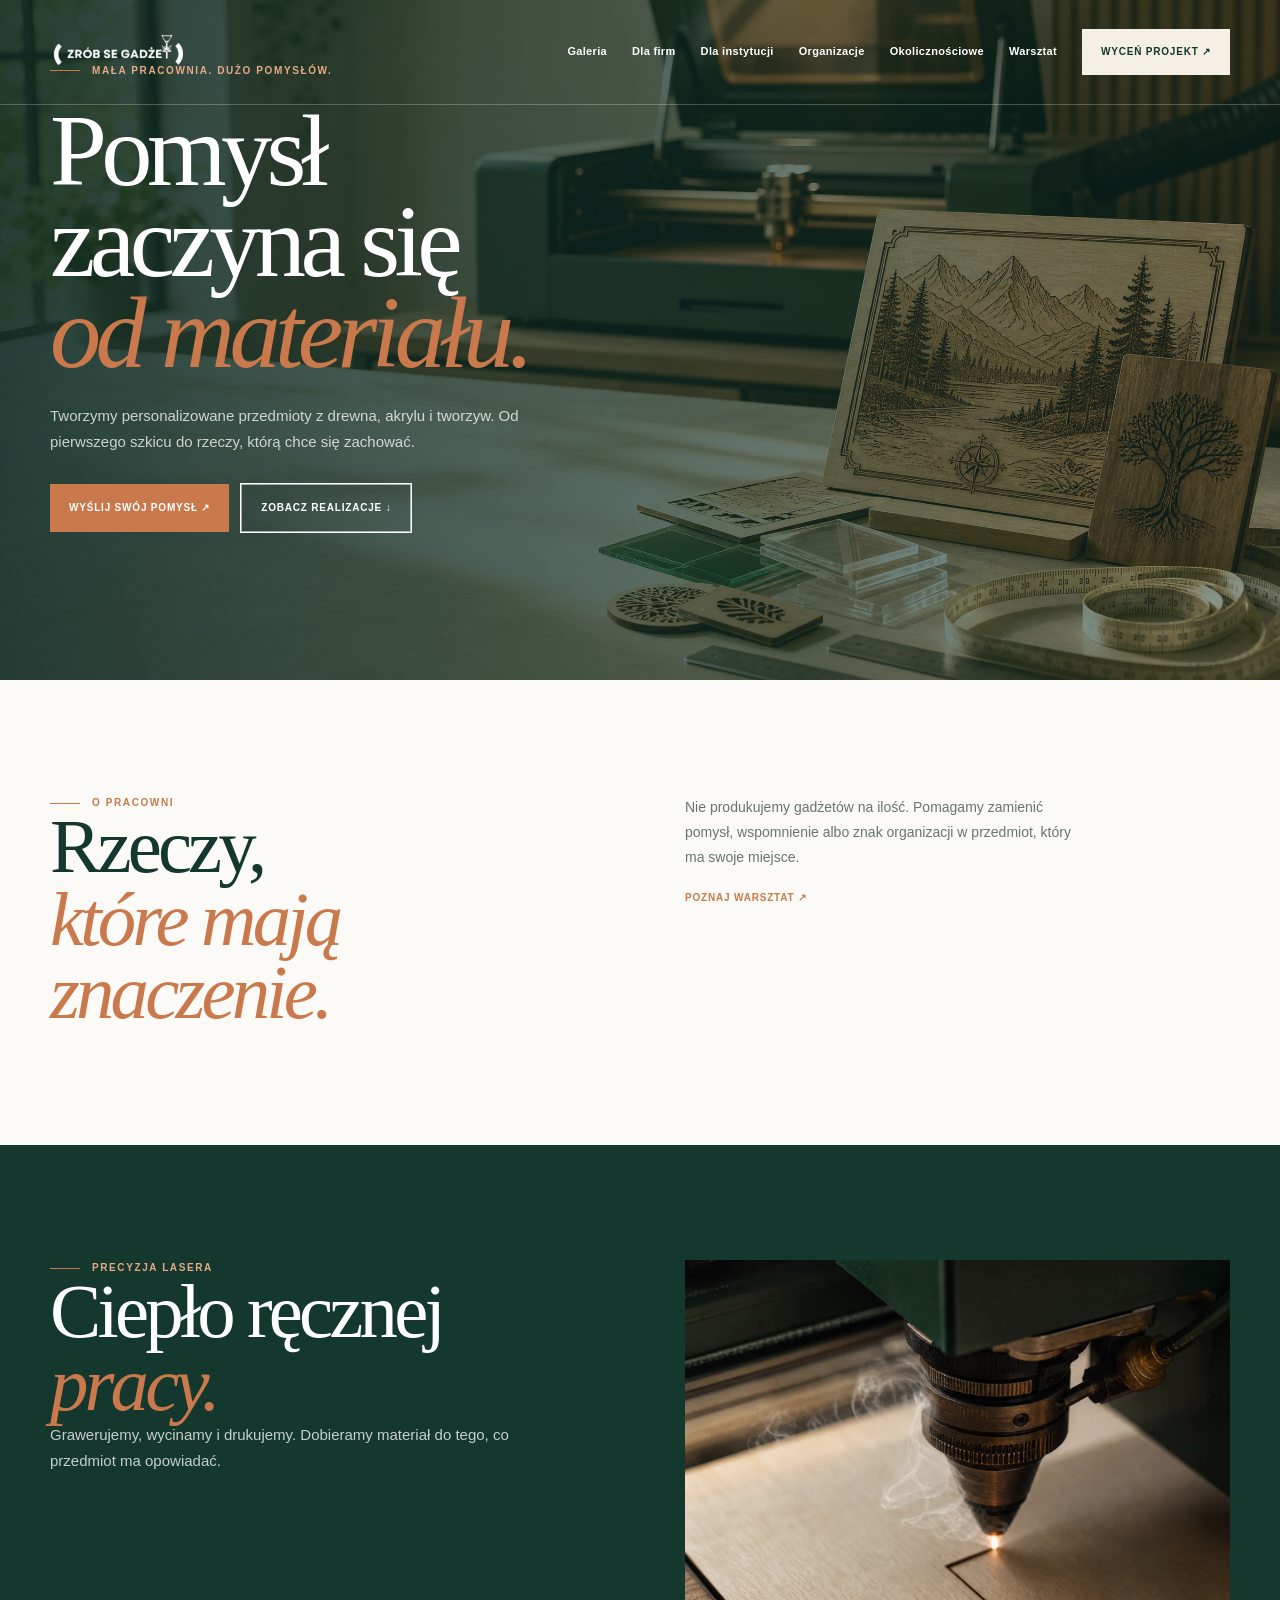
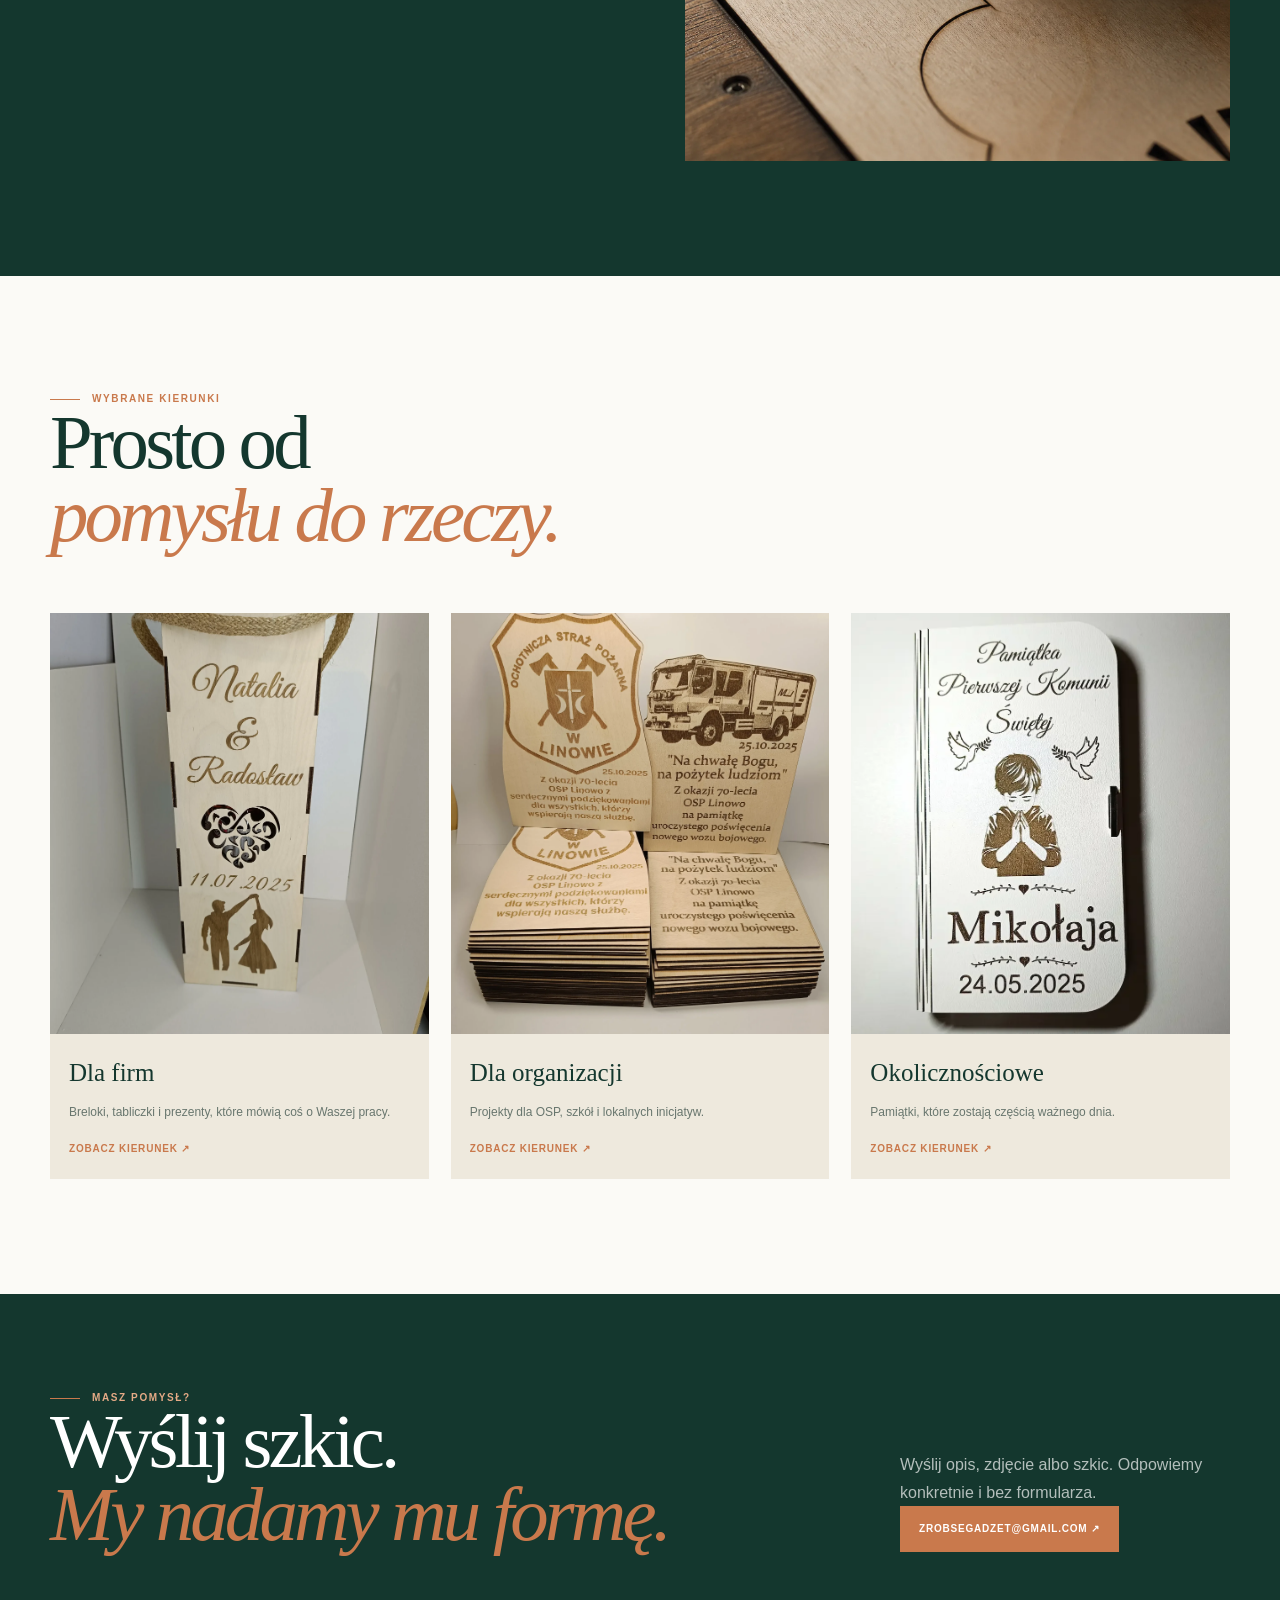
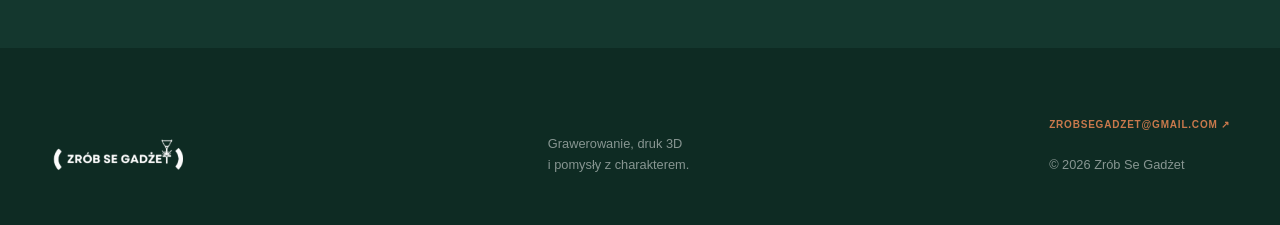
==== index.html @ bd6ec91b "Add files via upload" ====
<!doctype html><html lang="pl"><head><meta charset="utf-8"><meta name="viewport" content="width=device-width,initial-scale=1"><meta name="description" content="Zrób Se Gadżet — grawerowanie laserowe, druk 3D i personalizowane przedmioty."><title>Przedmioty z charakterem — Zrób Se Gadżet</title><link rel="stylesheet" href="style.css"></head><body><header class="classic-header"><div class="classic-container classic-header__in"><a href="index.html"><img class="classic-logo" src="assets/zsg-real-logo-white.webp" alt="Zrób Se Gadżet"></a><button class="classic-menu" data-menu>Menu</button><nav class="classic-nav" data-nav><a href="galeria.html">Galeria</a><a href="firmy.html">Dla firm</a><a href="instytucje.html">Dla instytucji</a><a href="organizacje.html">Organizacje</a><a href="okolicznosciowe.html">Okolicznościowe</a><a href="warsztaty.html">Warsztat</a><a class="classic-cta" href="index.html#kontakt">Wyceń projekt ↗</a></nav></div></header><main><section class="classic-hero"><div class="classic-container classic-hero__in"><div class="classic-kicker light">Mała pracownia. Dużo pomysłów.</div><h1 class="classic-h1">Pomysł<br>zaczyna się<br><em>od materiału.</em></h1><p class="classic-lead">Tworzymy personalizowane przedmioty z drewna, akrylu i tworzyw. Od pierwszego szkicu do rzeczy, którą chce się zachować.</p><div class="classic-actions"><a class="classic-button" href="mailto:zrobsegadzet@gmail.com?subject=Zapytanie%20o%20realizację">Wyślij swój pomysł ↗</a><a class="classic-button outline" href="galeria.html">Zobacz realizacje ↓</a></div></div></section><section class="classic-section paper" id="o-pracowni"><div class="classic-container classic-split"><div><div class="classic-kicker">O pracowni</div><h2 class="classic-h2">Rzeczy,<br><em>które mają znaczenie.</em></h2></div><div><p class="classic-intro">Nie produkujemy gadżetów na ilość. Pomagamy zamienić pomysł, wspomnienie albo znak organizacji w przedmiot, który ma swoje miejsce.</p><a class="classic-link" href="warsztaty.html">Poznaj warsztat ↗</a></div></div></section><section class="classic-section dark"><div class="classic-container classic-split"><div><div class="classic-kicker light">Precyzja lasera</div><h2 class="classic-h2">Ciepło ręcznej<br><em>pracy.</em></h2><p class="classic-lead">Grawerujemy, wycinamy i drukujemy. Dobieramy materiał do tego, co przedmiot ma opowiadać.</p></div><img class="classic-photo" src="assets/zsg-laser-detail.webp" alt="Grawerowanie laserowe"></div></section><section class="classic-section paper"><div class="classic-container"><div class="classic-kicker">Wybrane kierunki</div><h2 class="classic-h2">Prosto od<br><em>pomysłu do rzeczy.</em></h2><div class="classic-grid"><article class="classic-card"><img src="assets/gift-box.webp" alt="Gadżety dla firm"><div class="classic-card__body"><h3>Dla firm</h3><p>Breloki, tabliczki i prezenty, które mówią coś o Waszej pracy.</p><a class="classic-link" href="firmy.html">Zobacz kierunek ↗</a></div></article><article class="classic-card"><img src="assets/thanks-osp.webp" alt="Projekty dla organizacji"><div class="classic-card__body"><h3>Dla organizacji</h3><p>Projekty dla OSP, szkół i lokalnych inicjatyw.</p><a class="classic-link" href="organizacje.html">Zobacz kierunek ↗</a></div></article><article class="classic-card"><img src="assets/communion.webp" alt="Upominki okolicznościowe"><div class="classic-card__body"><h3>Okolicznościowe</h3><p>Pamiątki, które zostają częścią ważnego dnia.</p><a class="classic-link" href="okolicznosciowe.html">Zobacz kierunek ↗</a></div></article></div></div></section><section class="classic-band" id="kontakt"><div class="classic-container classic-band__in"><div><div class="classic-kicker light">Masz pomysł?</div><h2 class="classic-h2">Wyślij szkic.<br><em>My nadamy mu formę.</em></h2></div><div><p>Wyślij opis, zdjęcie albo szkic. Odpowiemy konkretnie i bez formularza.</p><a class="classic-button" href="mailto:zrobsegadzet@gmail.com">zrobsegadzet@gmail.com ↗</a></div></div></section></main><footer class="classic-footer"><div class="classic-container classic-footer__in"><img class="classic-logo" src="assets/zsg-real-logo-white.webp" alt="Zrób Se Gadżet"><small>Grawerowanie, druk 3D<br>i pomysły z charakterem.</small><small><a class="classic-link" href="mailto:zrobsegadzet@gmail.com">zrobsegadzet@gmail.com ↗</a><br><br>© 2026 Zrób Se Gadżet</small></div></footer><script src="script.js"></script></body></html>
---- style.css ----
@import"https://fonts.googleapis.com/css2?family=DM+Serif+Display:ital@0;1&family=Manrope:wght@400;500;600;700;800&display=swap";@layer components;/*! tailwindcss v4.1.14 | MIT License | https://tailwindcss.com */@layer properties{@supports (((-webkit-hyphens:none)) and (not (margin-trim:inline))) or ((-moz-orient:inline) and (not (color:rgb(from red r g b)))){*,:before,:after,::backdrop{--tw-translate-x:0;--tw-translate-y:0;--tw-translate-z:0;--tw-rotate-x:initial;--tw-rotate-y:initial;--tw-rotate-z:initial;--tw-skew-x:initial;--tw-skew-y:initial;--tw-border-style:solid;--tw-gradient-position:initial;--tw-gradient-from:#0000;--tw-gradient-via:#0000;--tw-gradient-to:#0000;--tw-gradient-stops:initial;--tw-gradient-via-stops:initial;--tw-gradient-from-position:0%;--tw-gradient-via-position:50%;--tw-gradient-to-position:100%;--tw-leading:initial;--tw-font-weight:initial;--tw-tracking:initial;--tw-ordinal:initial;--tw-slashed-zero:initial;--tw-numeric-figure:initial;--tw-numeric-spacing:initial;--tw-numeric-fraction:initial;--tw-shadow:0 0 #0000;--tw-shadow-color:initial;--tw-shadow-alpha:100%;--tw-inset-shadow:0 0 #0000;--tw-inset-shadow-color:initial;--tw-inset-shadow-alpha:100%;--tw-ring-color:initial;--tw-ring-shadow:0 0 #0000;--tw-inset-ring-color:initial;--tw-inset-ring-shadow:0 0 #0000;--tw-ring-inset:initial;--tw-ring-offset-width:0px;--tw-ring-offset-color:#fff;--tw-ring-offset-shadow:0 0 #0000;--tw-outline-style:solid;--tw-backdrop-blur:initial;--tw-backdrop-brightness:initial;--tw-backdrop-contrast:initial;--tw-backdrop-grayscale:initial;--tw-backdrop-hue-rotate:initial;--tw-backdrop-invert:initial;--tw-backdrop-opacity:initial;--tw-backdrop-saturate:initial;--tw-backdrop-sepia:initial;--tw-duration:initial;--tw-ease:initial;--tw-content:"";--tw-animation-delay:0s;--tw-animation-direction:normal;--tw-animation-duration:initial;--tw-animation-fill-mode:none;--tw-animation-iteration-count:1;--tw-enter-blur:0;--tw-enter-opacity:1;--tw-enter-rotate:0;--tw-enter-scale:1;--tw-enter-translate-x:0;--tw-enter-translate-y:0;--tw-exit-blur:0;--tw-exit-opacity:1;--tw-exit-rotate:0;--tw-exit-scale:1;--tw-exit-translate-x:0;--tw-exit-translate-y:0}}}@layer theme{:root,:host{--font-sans:ui-sans-serif,system-ui,sans-serif,"Apple Color Emoji","Segoe UI Emoji","Segoe UI Symbol","Noto Color Emoji";--font-mono:ui-monospace,SFMono-Regular,Menlo,Monaco,Consolas,"Liberation Mono","Courier New",monospace;--color-red-100:oklch(93.6% .032 17.717);--color-red-500:oklch(63.7% .237 25.331);--color-blue-600:oklch(54.6% .245 262.881);--color-blue-700:oklch(48.8% .243 264.376);--color-slate-50:oklch(98.4% .003 247.858);--color-slate-100:oklch(96.8% .007 247.896);--color-slate-600:oklch(44.6% .043 257.281);--color-slate-700:oklch(37.2% .044 257.287);--color-slate-900:oklch(20.8% .042 265.755);--color-black:#000;--color-white:#fff;--spacing:.25rem;--container-sm:24rem;--container-lg:32rem;--container-2xl:42rem;--text-xs:.75rem;--text-xs--line-height:calc(1/.75);--text-sm:.875rem;--text-sm--line-height:calc(1.25/.875);--text-base:1rem;--text-base--line-height: 1.5 ;--text-lg:1.125rem;--text-lg--line-height:calc(1.75/1.125);--text-xl:1.25rem;--text-xl--line-height:calc(1.75/1.25);--text-4xl:2.25rem;--text-4xl--line-height:calc(2.5/2.25);--font-weight-normal:400;--font-weight-medium:500;--font-weight-semibold:600;--font-weight-bold:700;--tracking-tight:-.025em;--tracking-widest:.1em;--leading-snug:1.375;--leading-normal:1.5;--leading-relaxed:1.625;--radius-xs:.125rem;--radius-sm:.25rem;--radius-md:.375rem;--radius-lg:.5rem;--radius-xl:.75rem;--ease-out:cubic-bezier(0,0,.2,1);--ease-in-out:cubic-bezier(.4,0,.2,1);--animate-spin:spin 1s linear infinite;--animate-pulse:pulse 2s cubic-bezier(.4,0,.6,1)infinite;--blur-sm:8px;--blur-2xl:40px;--aspect-video:16/9;--default-transition-duration:.15s;--default-transition-timing-function:cubic-bezier(.4,0,.2,1);--default-font-family:var(--font-sans);--default-mono-font-family:var(--font-mono)}}@layer base{*,:after,:before,::backdrop{box-sizing:border-box;border:0 solid;margin:0;padding:0}::file-selector-button{box-sizing:border-box;border:0 solid;margin:0;padding:0}html,:host{-webkit-text-size-adjust:100%;tab-size:4;line-height:1.5;font-family:var(--default-font-family,ui-sans-serif,system-ui,sans-serif,"Apple Color Emoji","Segoe UI Emoji","Segoe UI Symbol","Noto Color Emoji");font-feature-settings:var(--default-font-feature-settings,normal);font-variation-settings:var(--default-font-variation-settings,normal);-webkit-tap-highlight-color:transparent}hr{height:0;color:inherit;border-top-width:1px}abbr:where([title]){-webkit-text-decoration:underline dotted;text-decoration:underline dotted}h1,h2,h3,h4,h5,h6{font-size:inherit;font-weight:inherit}a{color:inherit;-webkit-text-decoration:inherit;text-decoration:inherit}b,strong{font-weight:bolder}code,kbd,samp,pre{font-family:var(--default-mono-font-family,ui-monospace,SFMono-Regular,Menlo,Monaco,Consolas,"Liberation Mono","Courier New",monospace);font-feature-settings:var(--default-mono-font-feature-settings,normal);font-variation-settings:var(--default-mono-font-variation-settings,normal);font-size:1em}small{font-size:80%}sub,sup{vertical-align:baseline;font-size:75%;line-height:0;position:relative}sub{bottom:-.25em}sup{top:-.5em}table{text-indent:0;border-color:inherit;border-collapse:collapse}:-moz-focusring{outline:auto}progress{vertical-align:baseline}summary{display:list-item}ol,ul,menu{list-style:none}img,svg,video,canvas,audio,iframe,embed,object{vertical-align:middle;display:block}img,video{max-width:100%;height:auto}button,input,select,optgroup,textarea{font:inherit;font-feature-settings:inherit;font-variation-settings:inherit;letter-spacing:inherit;color:inherit;opacity:1;background-color:#0000;border-radius:0}::file-selector-button{font:inherit;font-feature-settings:inherit;font-variation-settings:inherit;letter-spacing:inherit;color:inherit;opacity:1;background-color:#0000;border-radius:0}:where(select:is([multiple],[size])) optgroup{font-weight:bolder}:where(select:is([multiple],[size])) optgroup option{padding-inline-start:20px}::file-selector-button{margin-inline-end:4px}::placeholder{opacity:1}@supports (not ((-webkit-appearance:-apple-pay-button))) or (contain-intrinsic-size:1px){::placeholder{color:currentColor}@supports (color:color-mix(in lab,red,red)){::placeholder{color:color-mix(in oklab,currentcolor 50%,transparent)}}}textarea{resize:vertical}::-webkit-search-decoration{-webkit-appearance:none}::-webkit-date-and-time-value{min-height:1lh;text-align:inherit}::-webkit-datetime-edit{display:inline-flex}::-webkit-datetime-edit-fields-wrapper{padding:0}::-webkit-datetime-edit{padding-block:0}::-webkit-datetime-edit-year-field{padding-block:0}::-webkit-datetime-edit-month-field{padding-block:0}::-webkit-datetime-edit-day-field{padding-block:0}::-webkit-datetime-edit-hour-field{padding-block:0}::-webkit-datetime-edit-minute-field{padding-block:0}::-webkit-datetime-edit-second-field{padding-block:0}::-webkit-datetime-edit-millisecond-field{padding-block:0}::-webkit-datetime-edit-meridiem-field{padding-block:0}::-webkit-calendar-picker-indicator{line-height:1}:-moz-ui-invalid{box-shadow:none}button,input:where([type=button],[type=reset],[type=submit]){appearance:button}::file-selector-button{appearance:button}::-webkit-inner-spin-button{height:auto}::-webkit-outer-spin-button{height:auto}[hidden]:where(:not([hidden=until-found])){display:none!important}}@layer utilities{.\@container\/card-header{container:card-header/inline-size}.\@container\/field-group{container:field-group/inline-size}.pointer-events-none{pointer-events:none}.invisible{visibility:hidden}.sr-only{clip-path:inset(50%);white-space:nowrap;border-width:0;width:1px;height:1px;margin:-1px;padding:0;position:absolute;overflow:hidden}.absolute{position:absolute}.fixed{position:fixed}.relative{position:relative}.static{position:static}.inset-0{inset:calc(var(--spacing)*0)}.inset-x-0{inset-inline:calc(var(--spacing)*0)}.inset-y-0{inset-block:calc(var(--spacing)*0)}.-top-12{top:calc(var(--spacing)*-12)}.top-0{top:calc(var(--spacing)*0)}.top-1\.5{top:calc(var(--spacing)*1.5)}.top-1\/2{top:50%}.top-3\.5{top:calc(var(--spacing)*3.5)}.top-4{top:calc(var(--spacing)*4)}.top-\[1px\]{top:1px}.top-\[50\%\]{top:50%}.top-\[60\%\]{top:60%}.top-full{top:100%}.-right-12{right:calc(var(--spacing)*-12)}.right-0{right:calc(var(--spacing)*0)}.right-1{right:calc(var(--spacing)*1)}.right-2{right:calc(var(--spacing)*2)}.right-3{right:calc(var(--spacing)*3)}.right-4{right:calc(var(--spacing)*4)}.-bottom-12{bottom:calc(var(--spacing)*-12)}.bottom-0{bottom:calc(var(--spacing)*0)}.-left-12{left:calc(var(--spacing)*-12)}.left-0{left:calc(var(--spacing)*0)}.left-1\/2{left:50%}.left-2{left:calc(var(--spacing)*2)}.left-\[50\%\]{left:50%}.isolate{isolation:isolate}.z-10{z-index:10}.z-20{z-index:20}.z-50{z-index:50}.z-\[1\]{z-index:1}.order-first{order:-9999}.order-last{order:9999}.col-start-2{grid-column-start:2}.row-span-2{grid-row:span 2/span 2}.row-start-1{grid-row-start:1}.container{width:100%}@media (min-width:40rem){.container{max-width:40rem}}@media (min-width:48rem){.container{max-width:48rem}}@media (min-width:64rem){.container{max-width:64rem}}@media (min-width:80rem){.container{max-width:80rem}}@media (min-width:96rem){.container{max-width:96rem}}.\!m-0{margin:calc(var(--spacing)*0)!important}.-mx-1{margin-inline:calc(var(--spacing)*-1)}.mx-2{margin-inline:calc(var(--spacing)*2)}.mx-3\.5{margin-inline:calc(var(--spacing)*3.5)}.mx-4{margin-inline:calc(var(--spacing)*4)}.mx-auto{margin-inline:auto}.-my-2{margin-block:calc(var(--spacing)*-2)}.my-0{margin-block:calc(var(--spacing)*0)}.my-0\.5{margin-block:calc(var(--spacing)*.5)}.my-1{margin-block:calc(var(--spacing)*1)}.-mt-4{margin-top:calc(var(--spacing)*-4)}.mt-1\.5{margin-top:calc(var(--spacing)*1.5)}.mt-2{margin-top:calc(var(--spacing)*2)}.mt-4{margin-top:calc(var(--spacing)*4)}.mt-auto{margin-top:auto}.mr-2{margin-right:calc(var(--spacing)*2)}.mb-2{margin-bottom:calc(var(--spacing)*2)}.mb-3{margin-bottom:calc(var(--spacing)*3)}.mb-4{margin-bottom:calc(var(--spacing)*4)}.mb-6{margin-bottom:calc(var(--spacing)*6)}.mb-8{margin-bottom:calc(var(--spacing)*8)}.-ml-4{margin-left:calc(var(--spacing)*-4)}.ml-1{margin-left:calc(var(--spacing)*1)}.ml-4{margin-left:calc(var(--spacing)*4)}.ml-auto{margin-left:auto}.line-clamp-1{-webkit-line-clamp:1;-webkit-box-orient:vertical;display:-webkit-box;overflow:hidden}.line-clamp-2{-webkit-line-clamp:2;-webkit-box-orient:vertical;display:-webkit-box;overflow:hidden}.block{display:block}.flex{display:flex}.grid{display:grid}.hidden{display:none}.inline-flex{display:inline-flex}.table{display:table}.table-caption{display:table-caption}.table-cell{display:table-cell}.table-row{display:table-row}.field-sizing-content{field-sizing:content}.aspect-square{aspect-ratio:1}.aspect-video{aspect-ratio:var(--aspect-video)}.size-\(--cell-size\){width:var(--cell-size);height:var(--cell-size)}.size-2{width:calc(var(--spacing)*2);height:calc(var(--spacing)*2)}.size-2\.5{width:calc(var(--spacing)*2.5);height:calc(var(--spacing)*2.5)}.size-3{width:calc(var(--spacing)*3);height:calc(var(--spacing)*3)}.size-3\.5{width:calc(var(--spacing)*3.5);height:calc(var(--spacing)*3.5)}.size-4{width:calc(var(--spacing)*4);height:calc(var(--spacing)*4)}.size-6{width:calc(var(--spacing)*6);height:calc(var(--spacing)*6)}.size-7{width:calc(var(--spacing)*7);height:calc(var(--spacing)*7)}.size-8{width:calc(var(--spacing)*8);height:calc(var(--spacing)*8)}.size-9{width:calc(var(--spacing)*9);height:calc(var(--spacing)*9)}.size-10{width:calc(var(--spacing)*10);height:calc(var(--spacing)*10)}.size-auto{width:auto;height:auto}.size-full{width:100%;height:100%}.h-\(--cell-size\){height:var(--cell-size)}.h-1\.5{height:calc(var(--spacing)*1.5)}.h-2{height:calc(var(--spacing)*2)}.h-2\.5{height:calc(var(--spacing)*2.5)}.h-4{height:calc(var(--spacing)*4)}.h-5{height:calc(var(--spacing)*5)}.h-6{height:calc(var(--spacing)*6)}.h-7{height:calc(var(--spacing)*7)}.h-8{height:calc(var(--spacing)*8)}.h-9{height:calc(var(--spacing)*9)}.h-10{height:calc(var(--spacing)*10)}.h-12{height:calc(var(--spacing)*12)}.h-16{height:calc(var(--spacing)*16)}.h-\[1\.15rem\]{height:1.15rem}.h-\[500px\]{height:500px}.h-\[calc\(100\%-1px\)\]{height:calc(100% - 1px)}.h-\[var\(--radix-navigation-menu-viewport-height\)\]{height:var(--radix-navigation-menu-viewport-height)}.h-\[var\(--radix-select-trigger-height\)\]{height:var(--radix-select-trigger-height)}.h-auto{height:auto}.h-full{height:100%}.h-px{height:1px}.h-svh{height:100svh}.max-h-\(--radix-context-menu-content-available-height\){max-height:var(--radix-context-menu-content-available-height)}.max-h-\(--radix-dropdown-menu-content-available-height\){max-height:var(--radix-dropdown-menu-content-available-height)}.max-h-\(--radix-select-content-available-height\){max-height:var(--radix-select-content-available-height)}.max-h-\[300px\]{max-height:300px}.min-h-0{min-height:calc(var(--spacing)*0)}.min-h-4{min-height:calc(var(--spacing)*4)}.min-h-16{min-height:calc(var(--spacing)*16)}.min-h-screen{min-height:100vh}.min-h-svh{min-height:100svh}.w-\(--cell-size\){width:var(--cell-size)}.w-\(--sidebar-width\){width:var(--sidebar-width)}.w-0{width:calc(var(--spacing)*0)}.w-1{width:calc(var(--spacing)*1)}.w-2{width:calc(var(--spacing)*2)}.w-2\.5{width:calc(var(--spacing)*2.5)}.w-3{width:calc(var(--spacing)*3)}.w-3\/4{width:75%}.w-4{width:calc(var(--spacing)*4)}.w-5{width:calc(var(--spacing)*5)}.w-8{width:calc(var(--spacing)*8)}.w-9{width:calc(var(--spacing)*9)}.w-10{width:calc(var(--spacing)*10)}.w-16{width:calc(var(--spacing)*16)}.w-64{width:calc(var(--spacing)*64)}.w-72{width:calc(var(--spacing)*72)}.w-\[100px\]{width:100px}.w-\[400px\]{width:400px}.w-auto{width:auto}.w-fit{width:fit-content}.w-full{width:100%}.w-max{width:max-content}.w-px{width:1px}.max-w-\(--skeleton-width\){max-width:var(--skeleton-width)}.max-w-2xl{max-width:var(--container-2xl)}.max-w-\[calc\(100\%-2rem\)\]{max-width:calc(100% - 2rem)}.max-w-lg{max-width:var(--container-lg)}.max-w-max{max-width:max-content}.max-w-sm{max-width:var(--container-sm)}.min-w-\(--cell-size\){min-width:var(--cell-size)}.min-w-0{min-width:calc(var(--spacing)*0)}.min-w-5{min-width:calc(var(--spacing)*5)}.min-w-8{min-width:calc(var(--spacing)*8)}.min-w-9{min-width:calc(var(--spacing)*9)}.min-w-10{min-width:calc(var(--spacing)*10)}.min-w-\[8rem\]{min-width:8rem}.min-w-\[12rem\]{min-width:12rem}.min-w-\[var\(--radix-select-trigger-width\)\]{min-width:var(--radix-select-trigger-width)}.flex-1{flex:1}.flex-shrink-0,.shrink-0{flex-shrink:0}.grow{flex-grow:1}.grow-0{flex-grow:0}.basis-full{flex-basis:100%}.caption-bottom{caption-side:bottom}.border-collapse{border-collapse:collapse}.origin-\(--radix-context-menu-content-transform-origin\){transform-origin:var(--radix-context-menu-content-transform-origin)}.origin-\(--radix-dropdown-menu-content-transform-origin\){transform-origin:var(--radix-dropdown-menu-content-transform-origin)}.origin-\(--radix-hover-card-content-transform-origin\){transform-origin:var(--radix-hover-card-content-transform-origin)}.origin-\(--radix-menubar-content-transform-origin\){transform-origin:var(--radix-menubar-content-transform-origin)}.origin-\(--radix-popover-content-transform-origin\){transform-origin:var(--radix-popover-content-transform-origin)}.origin-\(--radix-select-content-transform-origin\){transform-origin:var(--radix-select-content-transform-origin)}.origin-\(--radix-tooltip-content-transform-origin\){transform-origin:var(--radix-tooltip-content-transform-origin)}.-translate-x-1\/2{--tw-translate-x: -50% ;translate:var(--tw-translate-x)var(--tw-translate-y)}.-translate-x-px{--tw-translate-x:-1px;translate:var(--tw-translate-x)var(--tw-translate-y)}.translate-x-\[-50\%\]{--tw-translate-x:-50%;translate:var(--tw-translate-x)var(--tw-translate-y)}.translate-x-px{--tw-translate-x:1px;translate:var(--tw-translate-x)var(--tw-translate-y)}.-translate-y-1\/2{--tw-translate-y: -50% ;translate:var(--tw-translate-x)var(--tw-translate-y)}.translate-y-0\.5{--tw-translate-y:calc(var(--spacing)*.5);translate:var(--tw-translate-x)var(--tw-translate-y)}.translate-y-\[-50\%\]{--tw-translate-y:-50%;translate:var(--tw-translate-x)var(--tw-translate-y)}.translate-y-\[calc\(-50\%_-_2px\)\]{--tw-translate-y: calc(-50% - 2px) ;translate:var(--tw-translate-x)var(--tw-translate-y)}.rotate-45{rotate:45deg}.rotate-90{rotate:90deg}.transform{transform:var(--tw-rotate-x,)var(--tw-rotate-y,)var(--tw-rotate-z,)var(--tw-skew-x,)var(--tw-skew-y,)}.animate-caret-blink{animation:1.25s ease-out infinite caret-blink}.animate-in{animation:enter var(--tw-animation-duration,var(--tw-duration,.15s))var(--tw-ease,ease)var(--tw-animation-delay,0s)var(--tw-animation-iteration-count,1)var(--tw-animation-direction,normal)var(--tw-animation-fill-mode,none)}.animate-pulse{animation:var(--animate-pulse)}.animate-spin{animation:var(--animate-spin)}.cursor-default{cursor:default}.cursor-pointer{cursor:pointer}.cursor-text{cursor:text}.touch-none{touch-action:none}.resize-none{resize:none}.scroll-my-1{scroll-margin-block:calc(var(--spacing)*1)}.scroll-py-1{scroll-padding-block:calc(var(--spacing)*1)}.list-disc{list-style-type:disc}.list-none{list-style-type:none}.auto-rows-min{grid-auto-rows:min-content}.grid-cols-\[0_1fr\]{grid-template-columns:0 1fr}.grid-rows-\[auto_auto\]{grid-template-rows:auto auto}.flex-col{flex-direction:column}.flex-col-reverse{flex-direction:column-reverse}.flex-row{flex-direction:row}.flex-wrap{flex-wrap:wrap}.items-center{align-items:center}.items-end{align-items:flex-end}.items-start{align-items:flex-start}.items-stretch{align-items:stretch}.justify-between{justify-content:space-between}.justify-center{justify-content:center}.justify-start{justify-content:flex-start}.justify-items-start{justify-items:start}.gap-0{gap:calc(var(--spacing)*0)}.gap-0\.5{gap:calc(var(--spacing)*.5)}.gap-1{gap:calc(var(--spacing)*1)}.gap-1\.5{gap:calc(var(--spacing)*1.5)}.gap-2{gap:calc(var(--spacing)*2)}.gap-2\.5{gap:calc(var(--spacing)*2.5)}.gap-3{gap:calc(var(--spacing)*3)}.gap-4{gap:calc(var(--spacing)*4)}.gap-6{gap:calc(var(--spacing)*6)}.gap-7{gap:calc(var(--spacing)*7)}.gap-y-0\.5{row-gap:calc(var(--spacing)*.5)}.self-start{align-self:flex-start}.self-stretch{align-self:stretch}.justify-self-end{justify-self:flex-end}.truncate{text-overflow:ellipsis;white-space:nowrap;overflow:hidden}.overflow-auto{overflow:auto}.overflow-hidden{overflow:hidden}.overflow-x-auto{overflow-x:auto}.overflow-x-hidden{overflow-x:hidden}.overflow-y-auto{overflow-y:auto}.rounded{border-radius:.25rem}.rounded-\[2px\]{border-radius:2px}.rounded-\[4px\]{border-radius:4px}.rounded-\[10px\]{border-radius:10px}.rounded-\[20px\]{border-radius:20px}.rounded-\[calc\(var\(--radius\)-5px\)\]{border-radius:calc(var(--radius) - 5px)}.rounded-\[inherit\]{border-radius:inherit}.rounded-full{border-radius:3.40282e38px}.rounded-lg{border-radius:var(--radius-lg)}.rounded-md{border-radius:var(--radius-md)}.rounded-none{border-radius:0}.rounded-sm{border-radius:var(--radius-sm)}.rounded-xl{border-radius:var(--radius-xl)}.rounded-xs{border-radius:var(--radius-xs)}.rounded-l-md{border-top-left-radius:var(--radius-md);border-bottom-left-radius:var(--radius-md)}.rounded-tl-sm{border-top-left-radius:var(--radius-sm)}.rounded-r-md{border-top-right-radius:var(--radius-md);border-bottom-right-radius:var(--radius-md)}.border{border-style:var(--tw-border-style);border-width:1px}.border-0{border-style:var(--tw-border-style);border-width:0}.border-\[1\.5px\]{border-style:var(--tw-border-style);border-width:1.5px}.border-y{border-block-style:var(--tw-border-style);border-block-width:1px}.border-t{border-top-style:var(--tw-border-style);border-top-width:1px}.border-r{border-right-style:var(--tw-border-style);border-right-width:1px}.border-b{border-bottom-style:var(--tw-border-style);border-bottom-width:1px}.border-l{border-left-style:var(--tw-border-style);border-left-width:1px}.border-dashed{--tw-border-style:dashed;border-style:dashed}.border-\(--color-border\){border-color:var(--color-border)}.border-\[rgba\(0\,0\,0\,0\.08\)\]{border-color:#00000014}.border-transparent{border-color:#0000}.border-t-transparent{border-top-color:#0000}.border-l-transparent{border-left-color:#0000}.bg-\(--color-bg\){background-color:var(--color-bg)}.bg-\[\#1a1a19\]{background-color:#1a1a19}.bg-\[\#f8f8f7\]{background-color:#f8f8f7}.bg-black\/50{background-color:#00000080}@supports (color:color-mix(in lab,red,red)){.bg-black\/50{background-color:color-mix(in oklab,var(--color-black)50%,transparent)}}.bg-blue-600{background-color:var(--color-blue-600)}.bg-red-100{background-color:var(--color-red-100)}.bg-transparent{background-color:#0000}.bg-white{background-color:var(--color-white)}.bg-white\/80{background-color:#fffc}@supports (color:color-mix(in lab,red,red)){.bg-white\/80{background-color:color-mix(in oklab,var(--color-white)80%,transparent)}}.bg-gradient-to-br{--tw-gradient-position:to bottom right in oklab;background-image:linear-gradient(var(--tw-gradient-stops))}.from-slate-50{--tw-gradient-from:var(--color-slate-50);--tw-gradient-stops:var(--tw-gradient-via-stops,var(--tw-gradient-position),var(--tw-gradient-from)var(--tw-gradient-from-position),var(--tw-gradient-to)var(--tw-gradient-to-position))}.to-slate-100{--tw-gradient-to:var(--color-slate-100);--tw-gradient-stops:var(--tw-gradient-via-stops,var(--tw-gradient-position),var(--tw-gradient-from)var(--tw-gradient-from-position),var(--tw-gradient-to)var(--tw-gradient-to-position))}.fill-current{fill:currentColor}.p-0{padding:calc(var(--spacing)*0)}.p-1{padding:calc(var(--spacing)*1)}.p-2{padding:calc(var(--spacing)*2)}.p-3{padding:calc(var(--spacing)*3)}.p-4{padding:calc(var(--spacing)*4)}.p-5{padding:calc(var(--spacing)*5)}.p-6{padding:calc(var(--spacing)*6)}.p-8{padding:calc(var(--spacing)*8)}.p-\[3px\]{padding:3px}.p-px{padding:1px}.px-\(--cell-size\){padding-inline:var(--cell-size)}.px-1{padding-inline:calc(var(--spacing)*1)}.px-1\.5{padding-inline:calc(var(--spacing)*1.5)}.px-2{padding-inline:calc(var(--spacing)*2)}.px-2\.5{padding-inline:calc(var(--spacing)*2.5)}.px-3{padding-inline:calc(var(--spacing)*3)}.px-4{padding-inline:calc(var(--spacing)*4)}.px-5{padding-inline:calc(var(--spacing)*5)}.px-6{padding-inline:calc(var(--spacing)*6)}.py-0\.5{padding-block:calc(var(--spacing)*.5)}.py-1{padding-block:calc(var(--spacing)*1)}.py-1\.5{padding-block:calc(var(--spacing)*1.5)}.py-2{padding-block:calc(var(--spacing)*2)}.py-2\.5{padding-block:calc(var(--spacing)*2.5)}.py-3{padding-block:calc(var(--spacing)*3)}.py-4{padding-block:calc(var(--spacing)*4)}.py-5{padding-block:calc(var(--spacing)*5)}.py-6{padding-block:calc(var(--spacing)*6)}.pt-0{padding-top:calc(var(--spacing)*0)}.pt-3{padding-top:calc(var(--spacing)*3)}.pt-4{padding-top:calc(var(--spacing)*4)}.pt-8{padding-top:calc(var(--spacing)*8)}.pt-12{padding-top:calc(var(--spacing)*12)}.pr-1{padding-right:calc(var(--spacing)*1)}.pr-2{padding-right:calc(var(--spacing)*2)}.pr-2\.5{padding-right:calc(var(--spacing)*2.5)}.pr-3{padding-right:calc(var(--spacing)*3)}.pr-8{padding-right:calc(var(--spacing)*8)}.pb-3{padding-bottom:calc(var(--spacing)*3)}.pb-4{padding-bottom:calc(var(--spacing)*4)}.pb-8{padding-bottom:calc(var(--spacing)*8)}.pl-2{padding-left:calc(var(--spacing)*2)}.pl-3{padding-left:calc(var(--spacing)*3)}.pl-4{padding-left:calc(var(--spacing)*4)}.pl-8{padding-left:calc(var(--spacing)*8)}.text-center{text-align:center}.text-left{text-align:left}.align-middle{vertical-align:middle}.font-mono{font-family:var(--font-mono)}.font-sans{font-family:var(--font-sans)}.text-4xl{font-size:var(--text-4xl);line-height:var(--tw-leading,var(--text-4xl--line-height))}.text-base{font-size:var(--text-base);line-height:var(--tw-leading,var(--text-base--line-height))}.text-lg{font-size:var(--text-lg);line-height:var(--tw-leading,var(--text-lg--line-height))}.text-sm{font-size:var(--text-sm);line-height:var(--tw-leading,var(--text-sm--line-height))}.text-sm\/relaxed{font-size:var(--text-sm);line-height:var(--leading-relaxed)}.text-xl{font-size:var(--text-xl);line-height:var(--tw-leading,var(--text-xl--line-height))}.text-xs{font-size:var(--text-xs);line-height:var(--tw-leading,var(--text-xs--line-height))}.text-\[0\.8rem\]{font-size:.8rem}.leading-5{--tw-leading:calc(var(--spacing)*5);line-height:calc(var(--spacing)*5)}.leading-\[26px\]{--tw-leading:26px;line-height:26px}.leading-none{--tw-leading:1;line-height:1}.leading-normal{--tw-leading:var(--leading-normal);line-height:var(--leading-normal)}.leading-relaxed{--tw-leading:var(--leading-relaxed);line-height:var(--leading-relaxed)}.leading-snug{--tw-leading:var(--leading-snug);line-height:var(--leading-snug)}.font-bold{--tw-font-weight:var(--font-weight-bold);font-weight:var(--font-weight-bold)}.font-medium{--tw-font-weight:var(--font-weight-medium);font-weight:var(--font-weight-medium)}.font-normal{--tw-font-weight:var(--font-weight-normal);font-weight:var(--font-weight-normal)}.font-semibold{--tw-font-weight:var(--font-weight-semibold);font-weight:var(--font-weight-semibold)}.tracking-\[-0\.44px\]{--tw-tracking:-.44px;letter-spacing:-.44px}.tracking-\[-0\.154px\]{--tw-tracking:-.154px;letter-spacing:-.154px}.tracking-tight{--tw-tracking:var(--tracking-tight);letter-spacing:var(--tracking-tight)}.tracking-widest{--tw-tracking:var(--tracking-widest);letter-spacing:var(--tracking-widest)}.text-balance{text-wrap:balance}.break-words{overflow-wrap:break-word}.whitespace-break-spaces{white-space:break-spaces}.whitespace-nowrap{white-space:nowrap}.text-\[\#34322d\]{color:#34322d}.text-\[\#858481\]{color:#858481}.text-current{color:currentColor}.text-red-500{color:var(--color-red-500)}.text-slate-600{color:var(--color-slate-600)}.text-slate-700{color:var(--color-slate-700)}.text-slate-900{color:var(--color-slate-900)}.text-white{color:var(--color-white)}.tabular-nums{--tw-numeric-spacing:tabular-nums;font-variant-numeric:var(--tw-ordinal,)var(--tw-slashed-zero,)var(--tw-numeric-figure,)var(--tw-numeric-spacing,)var(--tw-numeric-fraction,)}.underline-offset-4{text-underline-offset:4px}.opacity-0{opacity:0}.opacity-50{opacity:.5}.opacity-70{opacity:.7}.shadow{--tw-shadow:0 1px 3px 0 var(--tw-shadow-color,#0000001a),0 1px 2px -1px var(--tw-shadow-color,#0000001a);box-shadow:var(--tw-inset-shadow),var(--tw-inset-ring-shadow),var(--tw-ring-offset-shadow),var(--tw-ring-shadow),var(--tw-shadow)}.shadow-\[0_0_0_1px_hsl\(var\(--sidebar-border\)\)\]{--tw-shadow:0 0 0 1px var(--tw-shadow-color,hsl(var(--sidebar-border)));box-shadow:var(--tw-inset-shadow),var(--tw-inset-ring-shadow),var(--tw-ring-offset-shadow),var(--tw-ring-shadow),var(--tw-shadow)}.shadow-\[0px_4px_11px_0px_rgba\(0\,0\,0\,0\.08\)\]{--tw-shadow:0px 4px 11px 0px var(--tw-shadow-color,#00000014);box-shadow:var(--tw-inset-shadow),var(--tw-inset-ring-shadow),var(--tw-ring-offset-shadow),var(--tw-ring-shadow),var(--tw-shadow)}.shadow-lg{--tw-shadow:0 10px 15px -3px var(--tw-shadow-color,#0000001a),0 4px 6px -4px var(--tw-shadow-color,#0000001a);box-shadow:var(--tw-inset-shadow),var(--tw-inset-ring-shadow),var(--tw-ring-offset-shadow),var(--tw-ring-shadow),var(--tw-shadow)}.shadow-md{--tw-shadow:0 4px 6px -1px var(--tw-shadow-color,#0000001a),0 2px 4px -2px var(--tw-shadow-color,#0000001a);box-shadow:var(--tw-inset-shadow),var(--tw-inset-ring-shadow),var(--tw-ring-offset-shadow),var(--tw-ring-shadow),var(--tw-shadow)}.shadow-none{--tw-shadow:0 0 #0000;box-shadow:var(--tw-inset-shadow),var(--tw-inset-ring-shadow),var(--tw-ring-offset-shadow),var(--tw-ring-shadow),var(--tw-shadow)}.shadow-sm{--tw-shadow:0 1px 3px 0 var(--tw-shadow-color,#0000001a),0 1px 2px -1px var(--tw-shadow-color,#0000001a);box-shadow:var(--tw-inset-shadow),var(--tw-inset-ring-shadow),var(--tw-ring-offset-shadow),var(--tw-ring-shadow),var(--tw-shadow)}.shadow-xl{--tw-shadow:0 20px 25px -5px var(--tw-shadow-color,#0000001a),0 8px 10px -6px var(--tw-shadow-color,#0000001a);box-shadow:var(--tw-inset-shadow),var(--tw-inset-ring-shadow),var(--tw-ring-offset-shadow),var(--tw-ring-shadow),var(--tw-shadow)}.shadow-xs{--tw-shadow:0 1px 2px 0 var(--tw-shadow-color,#0000000d);box-shadow:var(--tw-inset-shadow),var(--tw-inset-ring-shadow),var(--tw-ring-offset-shadow),var(--tw-ring-shadow),var(--tw-shadow)}.ring-0{--tw-ring-shadow:var(--tw-ring-inset,)0 0 0 calc(0px + var(--tw-ring-offset-width))var(--tw-ring-color,currentcolor);box-shadow:var(--tw-inset-shadow),var(--tw-inset-ring-shadow),var(--tw-ring-offset-shadow),var(--tw-ring-shadow),var(--tw-shadow)}.outline-hidden{--tw-outline-style:none;outline-style:none}@media (forced-colors:active){.outline-hidden{outline-offset:2px;outline:2px solid #0000}}.outline{outline-style:var(--tw-outline-style);outline-width:1px}.backdrop-blur-2xl{--tw-backdrop-blur:blur(var(--blur-2xl));-webkit-backdrop-filter:var(--tw-backdrop-blur,)var(--tw-backdrop-brightness,)var(--tw-backdrop-contrast,)var(--tw-backdrop-grayscale,)var(--tw-backdrop-hue-rotate,)var(--tw-backdrop-invert,)var(--tw-backdrop-opacity,)var(--tw-backdrop-saturate,)var(--tw-backdrop-sepia,);backdrop-filter:var(--tw-backdrop-blur,)var(--tw-backdrop-brightness,)var(--tw-backdrop-contrast,)var(--tw-backdrop-grayscale,)var(--tw-backdrop-hue-rotate,)var(--tw-backdrop-invert,)var(--tw-backdrop-opacity,)var(--tw-backdrop-saturate,)var(--tw-backdrop-sepia,)}.backdrop-blur-sm{--tw-backdrop-blur:blur(var(--blur-sm));-webkit-backdrop-filter:var(--tw-backdrop-blur,)var(--tw-backdrop-brightness,)var(--tw-backdrop-contrast,)var(--tw-backdrop-grayscale,)var(--tw-backdrop-hue-rotate,)var(--tw-backdrop-invert,)var(--tw-backdrop-opacity,)var(--tw-backdrop-saturate,)var(--tw-backdrop-sepia,);backdrop-filter:var(--tw-backdrop-blur,)var(--tw-backdrop-brightness,)var(--tw-backdrop-contrast,)var(--tw-backdrop-grayscale,)var(--tw-backdrop-hue-rotate,)var(--tw-backdrop-invert,)var(--tw-backdrop-opacity,)var(--tw-backdrop-saturate,)var(--tw-backdrop-sepia,)}.transition{transition-property:color,background-color,border-color,outline-color,text-decoration-color,fill,stroke,--tw-gradient-from,--tw-gradient-via,--tw-gradient-to,opacity,box-shadow,transform,translate,scale,rotate,filter,-webkit-backdrop-filter,backdrop-filter,display,content-visibility,overlay,pointer-events;transition-timing-function:var(--tw-ease,var(--default-transition-timing-function));transition-duration:var(--tw-duration,var(--default-transition-duration))}.transition-\[color\,box-shadow\]{transition-property:color,box-shadow;transition-timing-function:var(--tw-ease,var(--default-transition-timing-function));transition-duration:var(--tw-duration,var(--default-transition-duration))}.transition-\[left\,right\,width\]{transition-property:left,right,width;transition-timing-function:var(--tw-ease,var(--default-transition-timing-function));transition-duration:var(--tw-duration,var(--default-transition-duration))}.transition-\[margin\,opacity\]{transition-property:margin,opacity;transition-timing-function:var(--tw-ease,var(--default-transition-timing-function));transition-duration:var(--tw-duration,var(--default-transition-duration))}.transition-\[width\,height\,padding\]{transition-property:width,height,padding;transition-timing-function:var(--tw-ease,var(--default-transition-timing-function));transition-duration:var(--tw-duration,var(--default-transition-duration))}.transition-\[width\]{transition-property:width;transition-timing-function:var(--tw-ease,var(--default-transition-timing-function));transition-duration:var(--tw-duration,var(--default-transition-duration))}.transition-all{transition-property:all;transition-timing-function:var(--tw-ease,var(--default-transition-timing-function));transition-duration:var(--tw-duration,var(--default-transition-duration))}.transition-colors{transition-property:color,background-color,border-color,outline-color,text-decoration-color,fill,stroke,--tw-gradient-from,--tw-gradient-via,--tw-gradient-to;transition-timing-function:var(--tw-ease,var(--default-transition-timing-function));transition-duration:var(--tw-duration,var(--default-transition-duration))}.transition-opacity{transition-property:opacity;transition-timing-function:var(--tw-ease,var(--default-transition-timing-function));transition-duration:var(--tw-duration,var(--default-transition-duration))}.transition-shadow{transition-property:box-shadow;transition-timing-function:var(--tw-ease,var(--default-transition-timing-function));transition-duration:var(--tw-duration,var(--default-transition-duration))}.transition-transform{transition-property:transform,translate,scale,rotate;transition-timing-function:var(--tw-ease,var(--default-transition-timing-function));transition-duration:var(--tw-duration,var(--default-transition-duration))}.transition-none{transition-property:none}.duration-100{--tw-duration:.1s;transition-duration:.1s}.duration-200{--tw-duration:.2s;transition-duration:.2s}.duration-300{--tw-duration:.3s;transition-duration:.3s}.duration-1000{--tw-duration:1s;transition-duration:1s}.ease-in-out{--tw-ease:var(--ease-in-out);transition-timing-function:var(--ease-in-out)}.ease-linear{--tw-ease:linear;transition-timing-function:linear}.fade-in-0{--tw-enter-opacity:0}.outline-none{--tw-outline-style:none;outline-style:none}.select-none{-webkit-user-select:none;user-select:none}.zoom-in-95{--tw-enter-scale:.95}.\[--cell-size\:--spacing\(8\)\]{--cell-size:calc(var(--spacing)*8)}.group-focus-within\/menu-item\:opacity-100:is(:where(.group\/menu-item):focus-within *){opacity:1}@media (hover:hover){.group-hover\/menu-item\:opacity-100:is(:where(.group\/menu-item):hover *){opacity:1}}.group-has-data-\[sidebar\=menu-action\]\/menu-item\:pr-8:is(:where(.group\/menu-item):has([data-sidebar=menu-action]) *){padding-right:calc(var(--spacing)*8)}.group-has-\[\[data-orientation\=horizontal\]\]\/field\:text-balance:is(:where(.group\/field):has([data-orientation=horizontal]) *){text-wrap:balance}.group-has-\[\[data-slot\=item-description\]\]\/item\:translate-y-0\.5:is(:where(.group\/item):has([data-slot=item-description]) *){--tw-translate-y:calc(var(--spacing)*.5);translate:var(--tw-translate-x)var(--tw-translate-y)}.group-has-\[\[data-slot\=item-description\]\]\/item\:self-start:is(:where(.group\/item):has([data-slot=item-description]) *){align-self:flex-start}.group-has-\[\>input\]\/input-group\:pt-2\.5:is(:where(.group\/input-group):has(>input) *){padding-top:calc(var(--spacing)*2.5)}.group-has-\[\>input\]\/input-group\:pb-2\.5:is(:where(.group\/input-group):has(>input) *){padding-bottom:calc(var(--spacing)*2.5)}.group-data-\[collapsible\=icon\]\:-mt-8:is(:where(.group)[data-collapsible=icon] *){margin-top:calc(var(--spacing)*-8)}.group-data-\[collapsible\=icon\]\:hidden:is(:where(.group)[data-collapsible=icon] *){display:none}.group-data-\[collapsible\=icon\]\:size-8\!:is(:where(.group)[data-collapsible=icon] *){width:calc(var(--spacing)*8)!important;height:calc(var(--spacing)*8)!important}.group-data-\[collapsible\=icon\]\:w-\(--sidebar-width-icon\):is(:where(.group)[data-collapsible=icon] *){width:var(--sidebar-width-icon)}.group-data-\[collapsible\=icon\]\:w-\[calc\(var\(--sidebar-width-icon\)\+\(--spacing\(4\)\)\)\]:is(:where(.group)[data-collapsible=icon] *){width:calc(var(--sidebar-width-icon) + (calc(var(--spacing)*4)))}.group-data-\[collapsible\=icon\]\:w-\[calc\(var\(--sidebar-width-icon\)\+\(--spacing\(4\)\)\+2px\)\]:is(:where(.group)[data-collapsible=icon] *){width:calc(var(--sidebar-width-icon) + (calc(var(--spacing)*4)) + 2px)}.group-data-\[collapsible\=icon\]\:overflow-hidden:is(:where(.group)[data-collapsible=icon] *){overflow:hidden}.group-data-\[collapsible\=icon\]\:p-0\!:is(:where(.group)[data-collapsible=icon] *){padding:calc(var(--spacing)*0)!important}.group-data-\[collapsible\=icon\]\:p-2\!:is(:where(.group)[data-collapsible=icon] *){padding:calc(var(--spacing)*2)!important}.group-data-\[collapsible\=icon\]\:opacity-0:is(:where(.group)[data-collapsible=icon] *){opacity:0}.group-data-\[collapsible\=offcanvas\]\:right-\[calc\(var\(--sidebar-width\)\*-1\)\]:is(:where(.group)[data-collapsible=offcanvas] *){right:calc(var(--sidebar-width)*-1)}.group-data-\[collapsible\=offcanvas\]\:left-\[calc\(var\(--sidebar-width\)\*-1\)\]:is(:where(.group)[data-collapsible=offcanvas] *){left:calc(var(--sidebar-width)*-1)}.group-data-\[collapsible\=offcanvas\]\:w-0:is(:where(.group)[data-collapsible=offcanvas] *){width:calc(var(--spacing)*0)}.group-data-\[collapsible\=offcanvas\]\:translate-x-0:is(:where(.group)[data-collapsible=offcanvas] *){--tw-translate-x:calc(var(--spacing)*0);translate:var(--tw-translate-x)var(--tw-translate-y)}.group-data-\[disabled\=true\]\:pointer-events-none:is(:where(.group)[data-disabled=true] *){pointer-events:none}.group-data-\[disabled\=true\]\:opacity-50:is(:where(.group)[data-disabled=true] *),.group-data-\[disabled\=true\]\/field\:opacity-50:is(:where(.group\/field)[data-disabled=true] *),.group-data-\[disabled\=true\]\/input-group\:opacity-50:is(:where(.group\/input-group)[data-disabled=true] *){opacity:.5}.group-data-\[focused\=true\]\/day\:relative:is(:where(.group\/day)[data-focused=true] *){position:relative}.group-data-\[focused\=true\]\/day\:z-10:is(:where(.group\/day)[data-focused=true] *){z-index:10}.group-data-\[focused\=true\]\/day\:ring-\[3px\]:is(:where(.group\/day)[data-focused=true] *){--tw-ring-shadow:var(--tw-ring-inset,)0 0 0 calc(3px + var(--tw-ring-offset-width))var(--tw-ring-color,currentcolor);box-shadow:var(--tw-inset-shadow),var(--tw-inset-ring-shadow),var(--tw-ring-offset-shadow),var(--tw-ring-shadow),var(--tw-shadow)}.group-data-\[side\=left\]\:-right-4:is(:where(.group)[data-side=left] *){right:calc(var(--spacing)*-4)}.group-data-\[side\=left\]\:border-r:is(:where(.group)[data-side=left] *){border-right-style:var(--tw-border-style);border-right-width:1px}.group-data-\[side\=right\]\:left-0:is(:where(.group)[data-side=right] *){left:calc(var(--spacing)*0)}.group-data-\[side\=right\]\:rotate-180:is(:where(.group)[data-side=right] *){rotate:180deg}.group-data-\[side\=right\]\:border-l:is(:where(.group)[data-side=right] *){border-left-style:var(--tw-border-style);border-left-width:1px}.group-data-\[state\=open\]\:rotate-180:is(:where(.group)[data-state=open] *){rotate:180deg}.group-data-\[variant\=floating\]\:rounded-lg:is(:where(.group)[data-variant=floating] *){border-radius:var(--radius-lg)}.group-data-\[variant\=floating\]\:border:is(:where(.group)[data-variant=floating] *){border-style:var(--tw-border-style);border-width:1px}.group-data-\[variant\=floating\]\:shadow-sm:is(:where(.group)[data-variant=floating] *){--tw-shadow:0 1px 3px 0 var(--tw-shadow-color,#0000001a),0 1px 2px -1px var(--tw-shadow-color,#0000001a);box-shadow:var(--tw-inset-shadow),var(--tw-inset-ring-shadow),var(--tw-ring-offset-shadow),var(--tw-ring-shadow),var(--tw-shadow)}.group-data-\[variant\=outline\]\/field-group\:-mb-2:is(:where(.group\/field-group)[data-variant=outline] *){margin-bottom:calc(var(--spacing)*-2)}.group-data-\[vaul-drawer-direction\=bottom\]\/drawer-content\:block:is(:where(.group\/drawer-content)[data-vaul-drawer-direction=bottom] *){display:block}.group-data-\[vaul-drawer-direction\=bottom\]\/drawer-content\:text-center:is(:where(.group\/drawer-content)[data-vaul-drawer-direction=bottom] *),.group-data-\[vaul-drawer-direction\=top\]\/drawer-content\:text-center:is(:where(.group\/drawer-content)[data-vaul-drawer-direction=top] *){text-align:center}.group-data-\[viewport\=false\]\/navigation-menu\:top-full:is(:where(.group\/navigation-menu)[data-viewport=false] *){top:100%}.group-data-\[viewport\=false\]\/navigation-menu\:mt-1\.5:is(:where(.group\/navigation-menu)[data-viewport=false] *){margin-top:calc(var(--spacing)*1.5)}.group-data-\[viewport\=false\]\/navigation-menu\:overflow-hidden:is(:where(.group\/navigation-menu)[data-viewport=false] *){overflow:hidden}.group-data-\[viewport\=false\]\/navigation-menu\:rounded-md:is(:where(.group\/navigation-menu)[data-viewport=false] *){border-radius:var(--radius-md)}.group-data-\[viewport\=false\]\/navigation-menu\:border:is(:where(.group\/navigation-menu)[data-viewport=false] *){border-style:var(--tw-border-style);border-width:1px}.group-data-\[viewport\=false\]\/navigation-menu\:shadow:is(:where(.group\/navigation-menu)[data-viewport=false] *){--tw-shadow:0 1px 3px 0 var(--tw-shadow-color,#0000001a),0 1px 2px -1px var(--tw-shadow-color,#0000001a);box-shadow:var(--tw-inset-shadow),var(--tw-inset-ring-shadow),var(--tw-ring-offset-shadow),var(--tw-ring-shadow),var(--tw-shadow)}.group-data-\[viewport\=false\]\/navigation-menu\:duration-200:is(:where(.group\/navigation-menu)[data-viewport=false] *){--tw-duration:.2s;transition-duration:.2s}.peer-disabled\:cursor-not-allowed:is(:where(.peer):disabled~*){cursor:not-allowed}.peer-disabled\:opacity-50:is(:where(.peer):disabled~*){opacity:.5}.peer-data-\[size\=default\]\/menu-button\:top-1\.5:is(:where(.peer\/menu-button)[data-size=default]~*){top:calc(var(--spacing)*1.5)}.peer-data-\[size\=lg\]\/menu-button\:top-2\.5:is(:where(.peer\/menu-button)[data-size=lg]~*){top:calc(var(--spacing)*2.5)}.peer-data-\[size\=sm\]\/menu-button\:top-1:is(:where(.peer\/menu-button)[data-size=sm]~*){top:calc(var(--spacing)*1)}.file\:inline-flex::file-selector-button{display:inline-flex}.file\:h-7::file-selector-button{height:calc(var(--spacing)*7)}.file\:border-0::file-selector-button{border-style:var(--tw-border-style);border-width:0}.file\:bg-transparent::file-selector-button{background-color:#0000}.file\:text-sm::file-selector-button{font-size:var(--text-sm);line-height:var(--tw-leading,var(--text-sm--line-height))}.file\:font-medium::file-selector-button{--tw-font-weight:var(--font-weight-medium);font-weight:var(--font-weight-medium)}.after\:absolute:after{content:var(--tw-content);position:absolute}.after\:-inset-2:after{content:var(--tw-content);inset:calc(var(--spacing)*-2)}.after\:inset-y-0:after{content:var(--tw-content);inset-block:calc(var(--spacing)*0)}.after\:left-1\/2:after{content:var(--tw-content);left:50%}.after\:w-1:after{content:var(--tw-content);width:calc(var(--spacing)*1)}.after\:w-\[2px\]:after{content:var(--tw-content);width:2px}.after\:-translate-x-1\/2:after{content:var(--tw-content);--tw-translate-x: -50% ;translate:var(--tw-translate-x)var(--tw-translate-y)}.group-data-\[collapsible\=offcanvas\]\:after\:left-full:is(:where(.group)[data-collapsible=offcanvas] *):after{content:var(--tw-content);left:100%}.first\:rounded-l-md:first-child{border-top-left-radius:var(--radius-md);border-bottom-left-radius:var(--radius-md)}.first\:border-l:first-child{border-left-style:var(--tw-border-style);border-left-width:1px}.last\:mt-0:last-child{margin-top:calc(var(--spacing)*0)}.last\:rounded-r-md:last-child{border-top-right-radius:var(--radius-md);border-bottom-right-radius:var(--radius-md)}.last\:border-b-0:last-child{border-bottom-style:var(--tw-border-style);border-bottom-width:0}@media (hover:hover){.hover\:bg-\[\#1a1a19\]\/90:hover{background-color:#1a1a19e6}.hover\:bg-blue-700:hover{background-color:var(--color-blue-700)}.hover\:underline:hover{text-decoration-line:underline}.hover\:opacity-90:hover{opacity:.9}.hover\:opacity-100:hover{opacity:1}.hover\:shadow-\[0_0_0_1px_hsl\(var\(--sidebar-accent\)\)\]:hover{--tw-shadow:0 0 0 1px var(--tw-shadow-color,hsl(var(--sidebar-accent)));box-shadow:var(--tw-inset-shadow),var(--tw-inset-ring-shadow),var(--tw-ring-offset-shadow),var(--tw-ring-shadow),var(--tw-shadow)}.hover\:shadow-lg:hover{--tw-shadow:0 10px 15px -3px var(--tw-shadow-color,#0000001a),0 4px 6px -4px var(--tw-shadow-color,#0000001a);box-shadow:var(--tw-inset-shadow),var(--tw-inset-ring-shadow),var(--tw-ring-offset-shadow),var(--tw-ring-shadow),var(--tw-shadow)}.hover\:ring-4:hover{--tw-ring-shadow:var(--tw-ring-inset,)0 0 0 calc(4px + var(--tw-ring-offset-width))var(--tw-ring-color,currentcolor);box-shadow:var(--tw-inset-shadow),var(--tw-inset-ring-shadow),var(--tw-ring-offset-shadow),var(--tw-ring-shadow),var(--tw-shadow)}}.focus\:z-10:focus{z-index:10}.focus\:ring-2:focus{--tw-ring-shadow:var(--tw-ring-inset,)0 0 0 calc(2px + var(--tw-ring-offset-width))var(--tw-ring-color,currentcolor);box-shadow:var(--tw-inset-shadow),var(--tw-inset-ring-shadow),var(--tw-ring-offset-shadow),var(--tw-ring-shadow),var(--tw-shadow)}.focus\:ring-offset-2:focus{--tw-ring-offset-width:2px;--tw-ring-offset-shadow:var(--tw-ring-inset,)0 0 0 var(--tw-ring-offset-width)var(--tw-ring-offset-color)}.focus\:outline-hidden:focus{--tw-outline-style:none;outline-style:none}@media (forced-colors:active){.focus\:outline-hidden:focus{outline-offset:2px;outline:2px solid #0000}}.focus-visible\:z-10:focus-visible{z-index:10}.focus-visible\:ring-0:focus-visible{--tw-ring-shadow:var(--tw-ring-inset,)0 0 0 calc(0px + var(--tw-ring-offset-width))var(--tw-ring-color,currentcolor);box-shadow:var(--tw-inset-shadow),var(--tw-inset-ring-shadow),var(--tw-ring-offset-shadow),var(--tw-ring-shadow),var(--tw-shadow)}.focus-visible\:ring-1:focus-visible{--tw-ring-shadow:var(--tw-ring-inset,)0 0 0 calc(1px + var(--tw-ring-offset-width))var(--tw-ring-color,currentcolor);box-shadow:var(--tw-inset-shadow),var(--tw-inset-ring-shadow),var(--tw-ring-offset-shadow),var(--tw-ring-shadow),var(--tw-shadow)}.focus-visible\:ring-2:focus-visible{--tw-ring-shadow:var(--tw-ring-inset,)0 0 0 calc(2px + var(--tw-ring-offset-width))var(--tw-ring-color,currentcolor);box-shadow:var(--tw-inset-shadow),var(--tw-inset-ring-shadow),var(--tw-ring-offset-shadow),var(--tw-ring-shadow),var(--tw-shadow)}.focus-visible\:ring-4:focus-visible{--tw-ring-shadow:var(--tw-ring-inset,)0 0 0 calc(4px + var(--tw-ring-offset-width))var(--tw-ring-color,currentcolor);box-shadow:var(--tw-inset-shadow),var(--tw-inset-ring-shadow),var(--tw-ring-offset-shadow),var(--tw-ring-shadow),var(--tw-shadow)}.focus-visible\:ring-\[3px\]:focus-visible{--tw-ring-shadow:var(--tw-ring-inset,)0 0 0 calc(3px + var(--tw-ring-offset-width))var(--tw-ring-color,currentcolor);box-shadow:var(--tw-inset-shadow),var(--tw-inset-ring-shadow),var(--tw-ring-offset-shadow),var(--tw-ring-shadow),var(--tw-shadow)}.focus-visible\:ring-offset-1:focus-visible{--tw-ring-offset-width:1px;--tw-ring-offset-shadow:var(--tw-ring-inset,)0 0 0 var(--tw-ring-offset-width)var(--tw-ring-offset-color)}.focus-visible\:outline-hidden:focus-visible{--tw-outline-style:none;outline-style:none}@media (forced-colors:active){.focus-visible\:outline-hidden:focus-visible{outline-offset:2px;outline:2px solid #0000}}.focus-visible\:outline-1:focus-visible{outline-style:var(--tw-outline-style);outline-width:1px}.disabled\:pointer-events-none:disabled{pointer-events:none}.disabled\:cursor-not-allowed:disabled{cursor:not-allowed}.disabled\:opacity-50:disabled{opacity:.5}:where([data-side=left]) .in-data-\[side\=left\]\:cursor-w-resize{cursor:w-resize}:where([data-side=right]) .in-data-\[side\=right\]\:cursor-e-resize{cursor:e-resize}.has-focus\:ring-\[3px\]:has(:focus){--tw-ring-shadow:var(--tw-ring-inset,)0 0 0 calc(3px + var(--tw-ring-offset-width))var(--tw-ring-color,currentcolor);box-shadow:var(--tw-inset-shadow),var(--tw-inset-ring-shadow),var(--tw-ring-offset-shadow),var(--tw-ring-shadow),var(--tw-shadow)}.has-disabled\:opacity-50:has(:disabled){opacity:.5}.has-data-\[slot\=card-action\]\:grid-cols-\[1fr_auto\]:has([data-slot=card-action]){grid-template-columns:1fr auto}.has-\[\[data-slot\=input-group-control\]\:focus-visible\]\:ring-\[3px\]:has([data-slot=input-group-control]:focus-visible){--tw-ring-shadow:var(--tw-ring-inset,)0 0 0 calc(3px + var(--tw-ring-offset-width))var(--tw-ring-color,currentcolor);box-shadow:var(--tw-inset-shadow),var(--tw-inset-ring-shadow),var(--tw-ring-offset-shadow),var(--tw-ring-shadow),var(--tw-shadow)}.has-\[\>\[data-align\=block-end\]\]\:h-auto:has(>[data-align=block-end]){height:auto}.has-\[\>\[data-align\=block-end\]\]\:flex-col:has(>[data-align=block-end]){flex-direction:column}.has-\[\>\[data-align\=block-start\]\]\:h-auto:has(>[data-align=block-start]){height:auto}.has-\[\>\[data-align\=block-start\]\]\:flex-col:has(>[data-align=block-start]){flex-direction:column}.has-\[\>\[data-slot\=button-group\]\]\:gap-2:has(>[data-slot=button-group]){gap:calc(var(--spacing)*2)}.has-\[\>\[data-slot\=checkbox-group\]\]\:gap-3:has(>[data-slot=checkbox-group]){gap:calc(var(--spacing)*3)}.has-\[\>\[data-slot\=field-content\]\]\:items-start:has(>[data-slot=field-content]){align-items:flex-start}.has-\[\>\[data-slot\=field\]\]\:w-full:has(>[data-slot=field]){width:100%}.has-\[\>\[data-slot\=field\]\]\:flex-col:has(>[data-slot=field]){flex-direction:column}.has-\[\>\[data-slot\=field\]\]\:rounded-md:has(>[data-slot=field]){border-radius:var(--radius-md)}.has-\[\>\[data-slot\=field\]\]\:border:has(>[data-slot=field]){border-style:var(--tw-border-style);border-width:1px}.has-\[\>\[data-slot\=radio-group\]\]\:gap-3:has(>[data-slot=radio-group]){gap:calc(var(--spacing)*3)}.has-\[\>button\]\:mr-\[-0\.45rem\]:has(>button){margin-right:-.45rem}.has-\[\>button\]\:ml-\[-0\.45rem\]:has(>button){margin-left:-.45rem}.has-\[\>kbd\]\:mr-\[-0\.35rem\]:has(>kbd){margin-right:-.35rem}.has-\[\>kbd\]\:ml-\[-0\.35rem\]:has(>kbd){margin-left:-.35rem}.has-\[\>svg\]\:grid-cols-\[calc\(var\(--spacing\)\*4\)_1fr\]:has(>svg){grid-template-columns:calc(var(--spacing)*4)1fr}.has-\[\>svg\]\:gap-x-3:has(>svg){column-gap:calc(var(--spacing)*3)}.has-\[\>svg\]\:p-0:has(>svg){padding:calc(var(--spacing)*0)}.has-\[\>svg\]\:px-2:has(>svg){padding-inline:calc(var(--spacing)*2)}.has-\[\>svg\]\:px-2\.5:has(>svg){padding-inline:calc(var(--spacing)*2.5)}.has-\[\>svg\]\:px-3:has(>svg){padding-inline:calc(var(--spacing)*3)}.has-\[\>svg\]\:px-4:has(>svg){padding-inline:calc(var(--spacing)*4)}.has-\[\>textarea\]\:h-auto:has(>textarea){height:auto}.aria-disabled\:pointer-events-none[aria-disabled=true]{pointer-events:none}.aria-disabled\:opacity-50[aria-disabled=true]{opacity:.5}.data-\[active\=true\]\:z-10[data-active=true]{z-index:10}.data-\[active\=true\]\:font-medium[data-active=true]{--tw-font-weight:var(--font-weight-medium);font-weight:var(--font-weight-medium)}.data-\[active\=true\]\:ring-\[3px\][data-active=true]{--tw-ring-shadow:var(--tw-ring-inset,)0 0 0 calc(3px + var(--tw-ring-offset-width))var(--tw-ring-color,currentcolor);box-shadow:var(--tw-inset-shadow),var(--tw-inset-ring-shadow),var(--tw-ring-offset-shadow),var(--tw-ring-shadow),var(--tw-shadow)}.data-\[disabled\]\:pointer-events-none[data-disabled]{pointer-events:none}.data-\[disabled\]\:opacity-50[data-disabled]{opacity:.5}.data-\[disabled\=true\]\:pointer-events-none[data-disabled=true]{pointer-events:none}.data-\[disabled\=true\]\:opacity-50[data-disabled=true]{opacity:.5}.data-\[inset\]\:pl-8[data-inset]{padding-left:calc(var(--spacing)*8)}.data-\[motion\=from-end\]\:slide-in-from-right-52[data-motion=from-end]{--tw-enter-translate-x:calc(52*var(--spacing))}.data-\[motion\=from-start\]\:slide-in-from-left-52[data-motion=from-start]{--tw-enter-translate-x:calc(52*var(--spacing)*-1)}.data-\[motion\=to-end\]\:slide-out-to-right-52[data-motion=to-end]{--tw-exit-translate-x:calc(52*var(--spacing))}.data-\[motion\=to-start\]\:slide-out-to-left-52[data-motion=to-start]{--tw-exit-translate-x:calc(52*var(--spacing)*-1)}.data-\[motion\^\=from-\]\:animate-in[data-motion^=from-]{animation:enter var(--tw-animation-duration,var(--tw-duration,.15s))var(--tw-ease,ease)var(--tw-animation-delay,0s)var(--tw-animation-iteration-count,1)var(--tw-animation-direction,normal)var(--tw-animation-fill-mode,none)}.data-\[motion\^\=from-\]\:fade-in[data-motion^=from-]{--tw-enter-opacity:0}.data-\[motion\^\=to-\]\:animate-out[data-motion^=to-]{animation:exit var(--tw-animation-duration,var(--tw-duration,.15s))var(--tw-ease,ease)var(--tw-animation-delay,0s)var(--tw-animation-iteration-count,1)var(--tw-animation-direction,normal)var(--tw-animation-fill-mode,none)}.data-\[motion\^\=to-\]\:fade-out[data-motion^=to-]{--tw-exit-opacity:0}.data-\[orientation\=horizontal\]\:h-1\.5[data-orientation=horizontal]{height:calc(var(--spacing)*1.5)}.data-\[orientation\=horizontal\]\:h-full[data-orientation=horizontal]{height:100%}.data-\[orientation\=horizontal\]\:h-px[data-orientation=horizontal]{height:1px}.data-\[orientation\=horizontal\]\:w-full[data-orientation=horizontal]{width:100%}.data-\[orientation\=vertical\]\:h-auto[data-orientation=vertical]{height:auto}.data-\[orientation\=vertical\]\:h-full[data-orientation=vertical]{height:100%}.data-\[orientation\=vertical\]\:min-h-44[data-orientation=vertical]{min-height:calc(var(--spacing)*44)}.data-\[orientation\=vertical\]\:w-1\.5[data-orientation=vertical]{width:calc(var(--spacing)*1.5)}.data-\[orientation\=vertical\]\:w-auto[data-orientation=vertical]{width:auto}.data-\[orientation\=vertical\]\:w-full[data-orientation=vertical]{width:100%}.data-\[orientation\=vertical\]\:w-px[data-orientation=vertical]{width:1px}.data-\[orientation\=vertical\]\:flex-col[data-orientation=vertical]{flex-direction:column}.data-\[panel-group-direction\=vertical\]\:h-px[data-panel-group-direction=vertical]{height:1px}.data-\[panel-group-direction\=vertical\]\:w-full[data-panel-group-direction=vertical]{width:100%}.data-\[panel-group-direction\=vertical\]\:flex-col[data-panel-group-direction=vertical]{flex-direction:column}.data-\[panel-group-direction\=vertical\]\:after\:left-0[data-panel-group-direction=vertical]:after{content:var(--tw-content);left:calc(var(--spacing)*0)}.data-\[panel-group-direction\=vertical\]\:after\:h-1[data-panel-group-direction=vertical]:after{content:var(--tw-content);height:calc(var(--spacing)*1)}.data-\[panel-group-direction\=vertical\]\:after\:w-full[data-panel-group-direction=vertical]:after{content:var(--tw-content);width:100%}.data-\[panel-group-direction\=vertical\]\:after\:translate-x-0[data-panel-group-direction=vertical]:after{content:var(--tw-content);--tw-translate-x:calc(var(--spacing)*0);translate:var(--tw-translate-x)var(--tw-translate-y)}.data-\[panel-group-direction\=vertical\]\:after\:-translate-y-1\/2[data-panel-group-direction=vertical]:after{content:var(--tw-content);--tw-translate-y: -50% ;translate:var(--tw-translate-x)var(--tw-translate-y)}.data-\[range-end\=true\]\:rounded-md[data-range-end=true]{border-radius:var(--radius-md)}.data-\[range-end\=true\]\:rounded-r-md[data-range-end=true]{border-top-right-radius:var(--radius-md);border-bottom-right-radius:var(--radius-md)}.data-\[range-middle\=true\]\:rounded-none[data-range-middle=true]{border-radius:0}.data-\[range-start\=true\]\:rounded-md[data-range-start=true]{border-radius:var(--radius-md)}.data-\[range-start\=true\]\:rounded-l-md[data-range-start=true]{border-top-left-radius:var(--radius-md);border-bottom-left-radius:var(--radius-md)}.data-\[selected\=true\]\:rounded-none[data-selected=true]{border-radius:0}.data-\[side\=bottom\]\:translate-y-1[data-side=bottom]{--tw-translate-y:calc(var(--spacing)*1);translate:var(--tw-translate-x)var(--tw-translate-y)}.data-\[side\=bottom\]\:slide-in-from-top-2[data-side=bottom]{--tw-enter-translate-y:calc(2*var(--spacing)*-1)}.data-\[side\=left\]\:-translate-x-1[data-side=left]{--tw-translate-x:calc(var(--spacing)*-1);translate:var(--tw-translate-x)var(--tw-translate-y)}.data-\[side\=left\]\:slide-in-from-right-2[data-side=left]{--tw-enter-translate-x:calc(2*var(--spacing))}.data-\[side\=right\]\:translate-x-1[data-side=right]{--tw-translate-x:calc(var(--spacing)*1);translate:var(--tw-translate-x)var(--tw-translate-y)}.data-\[side\=right\]\:slide-in-from-left-2[data-side=right]{--tw-enter-translate-x:calc(2*var(--spacing)*-1)}.data-\[side\=top\]\:-translate-y-1[data-side=top]{--tw-translate-y:calc(var(--spacing)*-1);translate:var(--tw-translate-x)var(--tw-translate-y)}.data-\[side\=top\]\:slide-in-from-bottom-2[data-side=top]{--tw-enter-translate-y:calc(2*var(--spacing))}.data-\[size\=default\]\:h-9[data-size=default]{height:calc(var(--spacing)*9)}.data-\[size\=sm\]\:h-8[data-size=sm]{height:calc(var(--spacing)*8)}.data-\[slot\=checkbox-group\]\:gap-3[data-slot=checkbox-group]{gap:calc(var(--spacing)*3)}:is(.\*\*\:data-\[slot\=command-input-wrapper\]\:h-12 *)[data-slot=command-input-wrapper]{height:calc(var(--spacing)*12)}:is(.\*\*\:data-\[slot\=navigation-menu-link\]\:focus\:ring-0 *)[data-slot=navigation-menu-link]:focus{--tw-ring-shadow:var(--tw-ring-inset,)0 0 0 calc(0px + var(--tw-ring-offset-width))var(--tw-ring-color,currentcolor);box-shadow:var(--tw-inset-shadow),var(--tw-inset-ring-shadow),var(--tw-ring-offset-shadow),var(--tw-ring-shadow),var(--tw-shadow)}:is(.\*\*\:data-\[slot\=navigation-menu-link\]\:focus\:outline-none *)[data-slot=navigation-menu-link]:focus{--tw-outline-style:none;outline-style:none}:is(.\*\:data-\[slot\=select-value\]\:line-clamp-1>*)[data-slot=select-value]{-webkit-line-clamp:1;-webkit-box-orient:vertical;display:-webkit-box;overflow:hidden}:is(.\*\:data-\[slot\=select-value\]\:flex>*)[data-slot=select-value]{display:flex}:is(.\*\:data-\[slot\=select-value\]\:items-center>*)[data-slot=select-value]{align-items:center}:is(.\*\:data-\[slot\=select-value\]\:gap-2>*)[data-slot=select-value]{gap:calc(var(--spacing)*2)}.data-\[state\=active\]\:shadow-sm[data-state=active]{--tw-shadow:0 1px 3px 0 var(--tw-shadow-color,#0000001a),0 1px 2px -1px var(--tw-shadow-color,#0000001a);box-shadow:var(--tw-inset-shadow),var(--tw-inset-ring-shadow),var(--tw-ring-offset-shadow),var(--tw-ring-shadow),var(--tw-shadow)}.data-\[state\=checked\]\:translate-x-\[calc\(100\%-2px\)\][data-state=checked]{--tw-translate-x: calc(100% - 2px) ;translate:var(--tw-translate-x)var(--tw-translate-y)}.data-\[state\=closed\]\:animate-accordion-up[data-state=closed]{animation:accordion-up var(--tw-animation-duration,var(--tw-duration,.2s))var(--tw-ease,ease-out)var(--tw-animation-delay,0s)var(--tw-animation-iteration-count,1)var(--tw-animation-direction,normal)var(--tw-animation-fill-mode,none)}.data-\[state\=closed\]\:animate-out[data-state=closed]{animation:exit var(--tw-animation-duration,var(--tw-duration,.15s))var(--tw-ease,ease)var(--tw-animation-delay,0s)var(--tw-animation-iteration-count,1)var(--tw-animation-direction,normal)var(--tw-animation-fill-mode,none)}.data-\[state\=closed\]\:duration-300[data-state=closed]{--tw-duration:.3s;transition-duration:.3s}.data-\[state\=closed\]\:fade-out-0[data-state=closed]{--tw-exit-opacity:0}.data-\[state\=closed\]\:zoom-out-95[data-state=closed]{--tw-exit-scale:.95}.data-\[state\=closed\]\:slide-out-to-bottom[data-state=closed]{--tw-exit-translate-y:100%}.data-\[state\=closed\]\:slide-out-to-left[data-state=closed]{--tw-exit-translate-x:-100%}.data-\[state\=closed\]\:slide-out-to-right[data-state=closed]{--tw-exit-translate-x:100%}.data-\[state\=closed\]\:slide-out-to-top[data-state=closed]{--tw-exit-translate-y:-100%}.group-data-\[viewport\=false\]\/navigation-menu\:data-\[state\=closed\]\:animate-out:is(:where(.group\/navigation-menu)[data-viewport=false] *)[data-state=closed]{animation:exit var(--tw-animation-duration,var(--tw-duration,.15s))var(--tw-ease,ease)var(--tw-animation-delay,0s)var(--tw-animation-iteration-count,1)var(--tw-animation-direction,normal)var(--tw-animation-fill-mode,none)}.group-data-\[viewport\=false\]\/navigation-menu\:data-\[state\=closed\]\:fade-out-0:is(:where(.group\/navigation-menu)[data-viewport=false] *)[data-state=closed]{--tw-exit-opacity:0}.group-data-\[viewport\=false\]\/navigation-menu\:data-\[state\=closed\]\:zoom-out-95:is(:where(.group\/navigation-menu)[data-viewport=false] *)[data-state=closed]{--tw-exit-scale:.95}.data-\[state\=hidden\]\:animate-out[data-state=hidden]{animation:exit var(--tw-animation-duration,var(--tw-duration,.15s))var(--tw-ease,ease)var(--tw-animation-delay,0s)var(--tw-animation-iteration-count,1)var(--tw-animation-direction,normal)var(--tw-animation-fill-mode,none)}.data-\[state\=hidden\]\:fade-out[data-state=hidden]{--tw-exit-opacity:0}.data-\[state\=open\]\:animate-accordion-down[data-state=open]{animation:accordion-down var(--tw-animation-duration,var(--tw-duration,.2s))var(--tw-ease,ease-out)var(--tw-animation-delay,0s)var(--tw-animation-iteration-count,1)var(--tw-animation-direction,normal)var(--tw-animation-fill-mode,none)}.data-\[state\=open\]\:animate-in[data-state=open]{animation:enter var(--tw-animation-duration,var(--tw-duration,.15s))var(--tw-ease,ease)var(--tw-animation-delay,0s)var(--tw-animation-iteration-count,1)var(--tw-animation-direction,normal)var(--tw-animation-fill-mode,none)}.data-\[state\=open\]\:opacity-100[data-state=open]{opacity:1}.data-\[state\=open\]\:duration-500[data-state=open]{--tw-duration:.5s;transition-duration:.5s}.data-\[state\=open\]\:fade-in-0[data-state=open]{--tw-enter-opacity:0}.data-\[state\=open\]\:zoom-in-90[data-state=open]{--tw-enter-scale:.9}.data-\[state\=open\]\:zoom-in-95[data-state=open]{--tw-enter-scale:.95}.data-\[state\=open\]\:slide-in-from-bottom[data-state=open]{--tw-enter-translate-y:100%}.data-\[state\=open\]\:slide-in-from-left[data-state=open]{--tw-enter-translate-x:-100%}.data-\[state\=open\]\:slide-in-from-right[data-state=open]{--tw-enter-translate-x:100%}.data-\[state\=open\]\:slide-in-from-top[data-state=open]{--tw-enter-translate-y:-100%}.group-data-\[viewport\=false\]\/navigation-menu\:data-\[state\=open\]\:animate-in:is(:where(.group\/navigation-menu)[data-viewport=false] *)[data-state=open]{animation:enter var(--tw-animation-duration,var(--tw-duration,.15s))var(--tw-ease,ease)var(--tw-animation-delay,0s)var(--tw-animation-iteration-count,1)var(--tw-animation-direction,normal)var(--tw-animation-fill-mode,none)}.group-data-\[viewport\=false\]\/navigation-menu\:data-\[state\=open\]\:fade-in-0:is(:where(.group\/navigation-menu)[data-viewport=false] *)[data-state=open]{--tw-enter-opacity:0}.group-data-\[viewport\=false\]\/navigation-menu\:data-\[state\=open\]\:zoom-in-95:is(:where(.group\/navigation-menu)[data-viewport=false] *)[data-state=open]{--tw-enter-scale:.95}.data-\[state\=unchecked\]\:translate-x-0[data-state=unchecked]{--tw-translate-x:calc(var(--spacing)*0);translate:var(--tw-translate-x)var(--tw-translate-y)}.data-\[state\=visible\]\:animate-in[data-state=visible]{animation:enter var(--tw-animation-duration,var(--tw-duration,.15s))var(--tw-ease,ease)var(--tw-animation-delay,0s)var(--tw-animation-iteration-count,1)var(--tw-animation-direction,normal)var(--tw-animation-fill-mode,none)}.data-\[state\=visible\]\:fade-in[data-state=visible]{--tw-enter-opacity:0}.data-\[variant\=label\]\:text-sm[data-variant=label]{font-size:var(--text-sm);line-height:var(--tw-leading,var(--text-sm--line-height))}.data-\[variant\=legend\]\:text-base[data-variant=legend]{font-size:var(--text-base);line-height:var(--tw-leading,var(--text-base--line-height))}.data-\[variant\=outline\]\:border-l-0[data-variant=outline]{border-left-style:var(--tw-border-style);border-left-width:0}.data-\[variant\=outline\]\:shadow-xs[data-variant=outline]{--tw-shadow:0 1px 2px 0 var(--tw-shadow-color,#0000000d);box-shadow:var(--tw-inset-shadow),var(--tw-inset-ring-shadow),var(--tw-ring-offset-shadow),var(--tw-ring-shadow),var(--tw-shadow)}.data-\[variant\=outline\]\:first\:border-l[data-variant=outline]:first-child{border-left-style:var(--tw-border-style);border-left-width:1px}.data-\[vaul-drawer-direction\=bottom\]\:inset-x-0[data-vaul-drawer-direction=bottom]{inset-inline:calc(var(--spacing)*0)}.data-\[vaul-drawer-direction\=bottom\]\:bottom-0[data-vaul-drawer-direction=bottom]{bottom:calc(var(--spacing)*0)}.data-\[vaul-drawer-direction\=bottom\]\:mt-24[data-vaul-drawer-direction=bottom]{margin-top:calc(var(--spacing)*24)}.data-\[vaul-drawer-direction\=bottom\]\:max-h-\[80vh\][data-vaul-drawer-direction=bottom]{max-height:80vh}.data-\[vaul-drawer-direction\=bottom\]\:rounded-t-lg[data-vaul-drawer-direction=bottom]{border-top-left-radius:var(--radius-lg);border-top-right-radius:var(--radius-lg)}.data-\[vaul-drawer-direction\=bottom\]\:border-t[data-vaul-drawer-direction=bottom]{border-top-style:var(--tw-border-style);border-top-width:1px}.data-\[vaul-drawer-direction\=left\]\:inset-y-0[data-vaul-drawer-direction=left]{inset-block:calc(var(--spacing)*0)}.data-\[vaul-drawer-direction\=left\]\:left-0[data-vaul-drawer-direction=left]{left:calc(var(--spacing)*0)}.data-\[vaul-drawer-direction\=left\]\:w-3\/4[data-vaul-drawer-direction=left]{width:75%}.data-\[vaul-drawer-direction\=left\]\:border-r[data-vaul-drawer-direction=left]{border-right-style:var(--tw-border-style);border-right-width:1px}.data-\[vaul-drawer-direction\=right\]\:inset-y-0[data-vaul-drawer-direction=right]{inset-block:calc(var(--spacing)*0)}.data-\[vaul-drawer-direction\=right\]\:right-0[data-vaul-drawer-direction=right]{right:calc(var(--spacing)*0)}.data-\[vaul-drawer-direction\=right\]\:w-3\/4[data-vaul-drawer-direction=right]{width:75%}.data-\[vaul-drawer-direction\=right\]\:border-l[data-vaul-drawer-direction=right]{border-left-style:var(--tw-border-style);border-left-width:1px}.data-\[vaul-drawer-direction\=top\]\:inset-x-0[data-vaul-drawer-direction=top]{inset-inline:calc(var(--spacing)*0)}.data-\[vaul-drawer-direction\=top\]\:top-0[data-vaul-drawer-direction=top]{top:calc(var(--spacing)*0)}.data-\[vaul-drawer-direction\=top\]\:mb-24[data-vaul-drawer-direction=top]{margin-bottom:calc(var(--spacing)*24)}.data-\[vaul-drawer-direction\=top\]\:max-h-\[80vh\][data-vaul-drawer-direction=top]{max-height:80vh}.data-\[vaul-drawer-direction\=top\]\:rounded-b-lg[data-vaul-drawer-direction=top]{border-bottom-right-radius:var(--radius-lg);border-bottom-left-radius:var(--radius-lg)}.data-\[vaul-drawer-direction\=top\]\:border-b[data-vaul-drawer-direction=top]{border-bottom-style:var(--tw-border-style);border-bottom-width:1px}.nth-last-2\:-mt-1:nth-last-child(2){margin-top:calc(var(--spacing)*-1)}@media (min-width:40rem){.sm\:block{display:block}.sm\:flex{display:flex}.sm\:max-w-lg{max-width:var(--container-lg)}.sm\:max-w-sm{max-width:var(--container-sm)}.sm\:flex-row{flex-direction:row}.sm\:justify-end{justify-content:flex-end}.sm\:gap-2\.5{gap:calc(var(--spacing)*2.5)}.sm\:pr-2\.5{padding-right:calc(var(--spacing)*2.5)}.sm\:pl-2\.5{padding-left:calc(var(--spacing)*2.5)}.sm\:text-left{text-align:left}.data-\[vaul-drawer-direction\=left\]\:sm\:max-w-sm[data-vaul-drawer-direction=left],.data-\[vaul-drawer-direction\=right\]\:sm\:max-w-sm[data-vaul-drawer-direction=right]{max-width:var(--container-sm)}}@media (min-width:48rem){.md\:absolute{position:absolute}.md\:block{display:block}.md\:flex{display:flex}.md\:w-\[var\(--radix-navigation-menu-viewport-width\)\]{width:var(--radix-navigation-menu-viewport-width)}.md\:w-auto{width:auto}.md\:flex-row{flex-direction:row}.md\:gap-1\.5{gap:calc(var(--spacing)*1.5)}.md\:p-12{padding:calc(var(--spacing)*12)}.md\:text-left{text-align:left}.md\:text-sm{font-size:var(--text-sm);line-height:var(--tw-leading,var(--text-sm--line-height))}.md\:opacity-0{opacity:0}.md\:peer-data-\[variant\=inset\]\:m-2:is(:where(.peer)[data-variant=inset]~*){margin:calc(var(--spacing)*2)}.md\:peer-data-\[variant\=inset\]\:ml-0:is(:where(.peer)[data-variant=inset]~*){margin-left:calc(var(--spacing)*0)}.md\:peer-data-\[variant\=inset\]\:rounded-xl:is(:where(.peer)[data-variant=inset]~*){border-radius:var(--radius-xl)}.md\:peer-data-\[variant\=inset\]\:shadow-sm:is(:where(.peer)[data-variant=inset]~*){--tw-shadow:0 1px 3px 0 var(--tw-shadow-color,#0000001a),0 1px 2px -1px var(--tw-shadow-color,#0000001a);box-shadow:var(--tw-inset-shadow),var(--tw-inset-ring-shadow),var(--tw-ring-offset-shadow),var(--tw-ring-shadow),var(--tw-shadow)}.md\:peer-data-\[variant\=inset\]\:peer-data-\[state\=collapsed\]\:ml-2:is(:where(.peer)[data-variant=inset]~*):is(:where(.peer)[data-state=collapsed]~*){margin-left:calc(var(--spacing)*2)}.md\:after\:hidden:after{content:var(--tw-content);display:none}}@container field-group (min-width:28rem){.\@md\/field-group\:flex-row{flex-direction:row}.\@md\/field-group\:items-center{align-items:center}.\@md\/field-group\:has-\[\>\[data-slot\=field-content\]\]\:items-start:has(>[data-slot=field-content]){align-items:flex-start}}@media (prefers-color-scheme:dark){.dark\:bg-transparent{background-color:#0000}}.\[\&_\.recharts-dot\[stroke\=\'\#fff\'\]\]\:stroke-transparent .recharts-dot[stroke="#fff"]{stroke:#0000}.\[\&_\.recharts-layer\]\:outline-hidden .recharts-layer{--tw-outline-style:none;outline-style:none}@media (forced-colors:active){.\[\&_\.recharts-layer\]\:outline-hidden .recharts-layer{outline-offset:2px;outline:2px solid #0000}}.\[\&_\.recharts-sector\]\:outline-hidden .recharts-sector{--tw-outline-style:none;outline-style:none}@media (forced-colors:active){.\[\&_\.recharts-sector\]\:outline-hidden .recharts-sector{outline-offset:2px;outline:2px solid #0000}}.\[\&_\.recharts-sector\[stroke\=\'\#fff\'\]\]\:stroke-transparent .recharts-sector[stroke="#fff"]{stroke:#0000}.\[\&_\.recharts-surface\]\:outline-hidden .recharts-surface{--tw-outline-style:none;outline-style:none}@media (forced-colors:active){.\[\&_\.recharts-surface\]\:outline-hidden .recharts-surface{outline-offset:2px;outline:2px solid #0000}}.\[\&_\[cmdk-group-heading\]\]\:px-2 [cmdk-group-heading]{padding-inline:calc(var(--spacing)*2)}.\[\&_\[cmdk-group-heading\]\]\:py-1\.5 [cmdk-group-heading]{padding-block:calc(var(--spacing)*1.5)}.\[\&_\[cmdk-group-heading\]\]\:text-xs [cmdk-group-heading]{font-size:var(--text-xs);line-height:var(--tw-leading,var(--text-xs--line-height))}.\[\&_\[cmdk-group-heading\]\]\:font-medium [cmdk-group-heading]{--tw-font-weight:var(--font-weight-medium);font-weight:var(--font-weight-medium)}.\[\&_\[cmdk-group\]\]\:px-2 [cmdk-group]{padding-inline:calc(var(--spacing)*2)}.\[\&_\[cmdk-group\]\:not\(\[hidden\]\)_\~\[cmdk-group\]\]\:pt-0 [cmdk-group]:not([hidden])~[cmdk-group]{padding-top:calc(var(--spacing)*0)}.\[\&_\[cmdk-input-wrapper\]_svg\]\:h-5 [cmdk-input-wrapper] svg{height:calc(var(--spacing)*5)}.\[\&_\[cmdk-input-wrapper\]_svg\]\:w-5 [cmdk-input-wrapper] svg{width:calc(var(--spacing)*5)}.\[\&_\[cmdk-input\]\]\:h-12 [cmdk-input]{height:calc(var(--spacing)*12)}.\[\&_\[cmdk-item\]\]\:px-2 [cmdk-item]{padding-inline:calc(var(--spacing)*2)}.\[\&_\[cmdk-item\]\]\:py-3 [cmdk-item]{padding-block:calc(var(--spacing)*3)}.\[\&_\[cmdk-item\]_svg\]\:h-5 [cmdk-item] svg{height:calc(var(--spacing)*5)}.\[\&_\[cmdk-item\]_svg\]\:w-5 [cmdk-item] svg{width:calc(var(--spacing)*5)}.\[\&_img\]\:size-full img{width:100%;height:100%}.\[\&_img\]\:object-cover img{object-fit:cover}.\[\&_p\]\:leading-relaxed p{--tw-leading:var(--leading-relaxed);line-height:var(--leading-relaxed)}.\[\&_svg\]\:pointer-events-none svg{pointer-events:none}.\[\&_svg\]\:shrink-0 svg{flex-shrink:0}.\[\&_svg\:not\(\[class\*\=\'size-\'\]\)\]\:size-3 svg:not([class*=size-]){width:calc(var(--spacing)*3);height:calc(var(--spacing)*3)}.\[\&_svg\:not\(\[class\*\=\'size-\'\]\)\]\:size-4 svg:not([class*=size-]){width:calc(var(--spacing)*4);height:calc(var(--spacing)*4)}.\[\&_svg\:not\(\[class\*\=\'size-\'\]\)\]\:size-6 svg:not([class*=size-]){width:calc(var(--spacing)*6);height:calc(var(--spacing)*6)}.\[\&_tr\]\:border-b tr{border-bottom-style:var(--tw-border-style);border-bottom-width:1px}.\[\&_tr\:last-child\]\:border-0 tr:last-child{border-style:var(--tw-border-style);border-width:0}.\[\&\+\[data-slot\=item-content\]\]\:flex-none+[data-slot=item-content]{flex:none}.\[\&\:first-child\[data-selected\=true\]_button\]\:rounded-l-md:first-child[data-selected=true] button{border-top-left-radius:var(--radius-md);border-bottom-left-radius:var(--radius-md)}.\[\&\:has\(\[role\=checkbox\]\)\]\:pr-0:has([role=checkbox]){padding-right:calc(var(--spacing)*0)}.\[\.border-b\]\:pb-3.border-b{padding-bottom:calc(var(--spacing)*3)}.\[\.border-b\]\:pb-6.border-b{padding-bottom:calc(var(--spacing)*6)}.\[\.border-t\]\:pt-3.border-t{padding-top:calc(var(--spacing)*3)}.\[\.border-t\]\:pt-6.border-t{padding-top:calc(var(--spacing)*6)}:is(.rtl\:\*\*\:\[\.rdp-button\\_next\>svg\]\:rotate-180:where(:dir(rtl),[dir=rtl],[dir=rtl] *) *):is(.rdp-button_next>svg),:is(.rtl\:\*\*\:\[\.rdp-button\\_previous\>svg\]\:rotate-180:where(:dir(rtl),[dir=rtl],[dir=rtl] *) *):is(.rdp-button_previous>svg){rotate:180deg}.\[a\]\:transition-colors:is(a){transition-property:color,background-color,border-color,outline-color,text-decoration-color,fill,stroke,--tw-gradient-from,--tw-gradient-via,--tw-gradient-to;transition-timing-function:var(--tw-ease,var(--default-transition-timing-function));transition-duration:var(--tw-duration,var(--default-transition-duration))}:is(.\*\:\[span\]\:last\:flex>*):is(span):last-child{display:flex}:is(.\*\:\[span\]\:last\:items-center>*):is(span):last-child{align-items:center}:is(.\*\:\[span\]\:last\:gap-2>*):is(span):last-child{gap:calc(var(--spacing)*2)}.\[\&\:last-child\[data-selected\=true\]_button\]\:rounded-r-md:last-child[data-selected=true] button{border-top-right-radius:var(--radius-md);border-bottom-right-radius:var(--radius-md)}.\[\&\>\*\]\:w-full>*{width:100%}.\[\&\>\*\]\:focus-visible\:relative>:focus-visible{position:relative}.\[\&\>\*\]\:focus-visible\:z-10>:focus-visible{z-index:10}.\[\&\>\*\]\:data-\[slot\=field\]\:p-4>[data-slot=field]{padding:calc(var(--spacing)*4)}@container field-group (min-width:28rem){.\@md\/field-group\:\[\&\>\*\]\:w-auto>*{width:auto}}.\[\&\>\*\:not\(\:first-child\)\]\:rounded-t-none>:not(:first-child){border-top-left-radius:0;border-top-right-radius:0}.\[\&\>\*\:not\(\:first-child\)\]\:rounded-l-none>:not(:first-child){border-top-left-radius:0;border-bottom-left-radius:0}.\[\&\>\*\:not\(\:first-child\)\]\:border-t-0>:not(:first-child){border-top-style:var(--tw-border-style);border-top-width:0}.\[\&\>\*\:not\(\:first-child\)\]\:border-l-0>:not(:first-child){border-left-style:var(--tw-border-style);border-left-width:0}.\[\&\>\*\:not\(\:last-child\)\]\:rounded-r-none>:not(:last-child){border-top-right-radius:0;border-bottom-right-radius:0}.\[\&\>\*\:not\(\:last-child\)\]\:rounded-b-none>:not(:last-child){border-bottom-right-radius:0;border-bottom-left-radius:0}.\[\&\>\.sr-only\]\:w-auto>.sr-only{width:auto}.\[\&\>\[data-slot\=field-group\]\]\:gap-4>[data-slot=field-group]{gap:calc(var(--spacing)*4)}.\[\&\>\[data-slot\=field-label\]\]\:flex-auto>[data-slot=field-label]{flex:auto}@container field-group (min-width:28rem){.\@md\/field-group\:\[\&\>\[data-slot\=field-label\]\]\:flex-auto>[data-slot=field-label]{flex:auto}}.has-\[select\[aria-hidden\=true\]\:last-child\]\:\[\&\>\[data-slot\=select-trigger\]\:last-of-type\]\:rounded-r-md:has(:is(select[aria-hidden=true]:last-child))>[data-slot=select-trigger]:last-of-type{border-top-right-radius:var(--radius-md);border-bottom-right-radius:var(--radius-md)}.\[\&\>\[data-slot\=select-trigger\]\:not\(\[class\*\=\'w-\'\]\)\]\:w-fit>[data-slot=select-trigger]:not([class*=w-]){width:fit-content}.\[\&\>\[role\=checkbox\]\]\:translate-y-\[2px\]>[role=checkbox]{--tw-translate-y:2px;translate:var(--tw-translate-x)var(--tw-translate-y)}.has-\[\>\[data-slot\=field-content\]\]\:\[\&\>\[role\=checkbox\]\,\[role\=radio\]\]\:mt-px:has(>[data-slot=field-content])>[role=checkbox],.has-\[\>\[data-slot\=field-content\]\]\:\[\&\>\[role\=checkbox\]\,\[role\=radio\]\]\:mt-px:has(>[data-slot=field-content]) [role=radio]{margin-top:1px}@container field-group (min-width:28rem){.\@md\/field-group\:has-\[\>\[data-slot\=field-content\]\]\:\[\&\>\[role\=checkbox\]\,\[role\=radio\]\]\:mt-px:has(>[data-slot=field-content])>[role=checkbox],.\@md\/field-group\:has-\[\>\[data-slot\=field-content\]\]\:\[\&\>\[role\=checkbox\]\,\[role\=radio\]\]\:mt-px:has(>[data-slot=field-content]) [role=radio]{margin-top:1px}}.\[\&\>a\]\:underline>a{text-decoration-line:underline}.\[\&\>a\]\:underline-offset-4>a{text-underline-offset:4px}.\[\&\>button\]\:hidden>button{display:none}.\[\&\>input\]\:flex-1>input{flex:1}.has-\[\>\[data-align\=block-end\]\]\:\[\&\>input\]\:pt-3:has(>[data-align=block-end])>input{padding-top:calc(var(--spacing)*3)}.has-\[\>\[data-align\=block-start\]\]\:\[\&\>input\]\:pb-3:has(>[data-align=block-start])>input{padding-bottom:calc(var(--spacing)*3)}.has-\[\>\[data-align\=inline-end\]\]\:\[\&\>input\]\:pr-2:has(>[data-align=inline-end])>input{padding-right:calc(var(--spacing)*2)}.has-\[\>\[data-align\=inline-start\]\]\:\[\&\>input\]\:pl-2:has(>[data-align=inline-start])>input{padding-left:calc(var(--spacing)*2)}.\[\&\>kbd\]\:rounded-\[calc\(var\(--radius\)-5px\)\]>kbd{border-radius:calc(var(--radius) - 5px)}.\[\&\>span\]\:text-xs>span{font-size:var(--text-xs);line-height:var(--tw-leading,var(--text-xs--line-height))}.\[\&\>span\]\:opacity-70>span{opacity:.7}.\[\&\>span\:last-child\]\:truncate>span:last-child{text-overflow:ellipsis;white-space:nowrap;overflow:hidden}.\[\&\>svg\]\:pointer-events-none>svg{pointer-events:none}.\[\&\>svg\]\:size-3>svg{width:calc(var(--spacing)*3);height:calc(var(--spacing)*3)}.\[\&\>svg\]\:size-3\.5>svg{width:calc(var(--spacing)*3.5);height:calc(var(--spacing)*3.5)}.\[\&\>svg\]\:size-4>svg{width:calc(var(--spacing)*4);height:calc(var(--spacing)*4)}.\[\&\>svg\]\:h-2\.5>svg{height:calc(var(--spacing)*2.5)}.\[\&\>svg\]\:h-3>svg{height:calc(var(--spacing)*3)}.\[\&\>svg\]\:w-2\.5>svg{width:calc(var(--spacing)*2.5)}.\[\&\>svg\]\:w-3>svg{width:calc(var(--spacing)*3)}.\[\&\>svg\]\:shrink-0>svg{flex-shrink:0}.\[\&\>svg\]\:translate-y-0\.5>svg{--tw-translate-y:calc(var(--spacing)*.5);translate:var(--tw-translate-x)var(--tw-translate-y)}.\[\&\>svg\]\:text-current>svg{color:currentColor}.\[\&\>svg\:not\(\[class\*\=\'size-\'\]\)\]\:size-3\.5>svg:not([class*=size-]){width:calc(var(--spacing)*3.5);height:calc(var(--spacing)*3.5)}.\[\&\>svg\:not\(\[class\*\=\'size-\'\]\)\]\:size-4>svg:not([class*=size-]){width:calc(var(--spacing)*4);height:calc(var(--spacing)*4)}.\[\&\>tr\]\:last\:border-b-0>tr:last-child{border-bottom-style:var(--tw-border-style);border-bottom-width:0}.\[\&\[data-panel-group-direction\=vertical\]\>div\]\:rotate-90[data-panel-group-direction=vertical]>div{rotate:90deg}.\[\&\[data-state\=open\]\>svg\]\:rotate-180[data-state=open]>svg{rotate:180deg}[data-side=left][data-collapsible=offcanvas] .\[\[data-side\=left\]\[data-collapsible\=offcanvas\]_\&\]\:-right-2{right:calc(var(--spacing)*-2)}[data-side=left][data-state=collapsed] .\[\[data-side\=left\]\[data-state\=collapsed\]_\&\]\:cursor-e-resize{cursor:e-resize}[data-side=right][data-collapsible=offcanvas] .\[\[data-side\=right\]\[data-collapsible\=offcanvas\]_\&\]\:-left-2{left:calc(var(--spacing)*-2)}[data-side=right][data-state=collapsed] .\[\[data-side\=right\]\[data-state\=collapsed\]_\&\]\:cursor-w-resize{cursor:w-resize}[data-slot=card-content] .\[\[data-slot\=card-content\]_\&\]\:bg-transparent,[data-slot=popover-content] .\[\[data-slot\=popover-content\]_\&\]\:bg-transparent{background-color:#0000}[data-variant=legend]+.\[\[data-variant\=legend\]\+\&\]\:-mt-1\.5{margin-top:calc(var(--spacing)*-1.5)}}@property --tw-animation-delay{syntax:"*";inherits:false;initial-value:0s}@property --tw-animation-direction{syntax:"*";inherits:false;initial-value:normal}@property --tw-animation-duration{syntax:"*";inherits:false}@property --tw-animation-fill-mode{syntax:"*";inherits:false;initial-value:none}@property --tw-animation-iteration-count{syntax:"*";inherits:false;initial-value:1}@property --tw-enter-blur{syntax:"*";inherits:false;initial-value:0}@property --tw-enter-opacity{syntax:"*";inherits:false;initial-value:1}@property --tw-enter-rotate{syntax:"*";inherits:false;initial-value:0}@property --tw-enter-scale{syntax:"*";inherits:false;initial-value:1}@property --tw-enter-translate-x{syntax:"*";inherits:false;initial-value:0}@property --tw-enter-translate-y{syntax:"*";inherits:false;initial-value:0}@property --tw-exit-blur{syntax:"*";inherits:false;initial-value:0}@property --tw-exit-opacity{syntax:"*";inherits:false;initial-value:1}@property --tw-exit-rotate{syntax:"*";inherits:false;initial-value:0}@property --tw-exit-scale{syntax:"*";inherits:false;initial-value:1}@property --tw-exit-translate-x{syntax:"*";inherits:false;initial-value:0}@property --tw-exit-translate-y{syntax:"*";inherits:false;initial-value:0}:root{--ink:#203d34;--ink-deep:#142d27;--paper:#f4f0e7;--paper-bright:#fbfaf6;--paper-warm:#e9e2d4;--copper:#b86b3e;--copper-deep:#934a2b;--muted:#6f756c;--line:#203d342e;--line-light:#fff3;--serif:"DM Serif Display",Georgia,serif;--sans:"Manrope",Arial,sans-serif;--ease-out:cubic-bezier(.23,1,.32,1);--radius:2px}*{box-sizing:border-box}html{scroll-behavior:smooth}body{background:var(--paper);color:var(--ink);font-family:var(--sans);-webkit-font-smoothing:antialiased;margin:0;font-size:16px;line-height:1.6}button,a{font:inherit}a{color:inherit;text-decoration:none}button{border:0}::selection{color:var(--paper-bright);background:var(--copper)}:focus-visible{outline:2px solid var(--copper);outline-offset:4px}.container{width:min(1240px,100% - 64px);margin-inline:auto}.site-shell{overflow:hidden}.topline{background:var(--ink-deep);color:#ffffffad;letter-spacing:.12em;text-transform:uppercase;font-size:10px}.topline__inner{justify-content:space-between;align-items:center;gap:24px;min-height:34px;display:flex}.topline i{color:var(--copper);padding:0 5px;font-style:normal}.topline a{color:#f7e6d4;align-items:center;gap:6px;transition:color .18s;display:inline-flex}.topline a:hover{color:#fff}.site-header{z-index:20;color:#fff;position:absolute;top:34px;left:0;right:0}.header__inner{border-bottom:1px solid #ffffff3b;justify-content:space-between;align-items:center;height:92px;display:flex}.brand{color:var(--ink);align-items:center;gap:11px;display:inline-flex}.brand--real{width:138px}.brand__real-logo{object-fit:contain;width:138px;height:auto;display:block}.brand__mark{background:#f4f0e71a;border:1px solid #b86b3eb8;place-items:center;width:42px;height:42px;display:grid;position:relative}.brand__mark:after{content:"";background:var(--copper);width:6px;height:1px;position:absolute;bottom:6px;right:-9px}.brand__mark img{object-fit:contain;width:75%;height:75%}.brand__words{letter-spacing:.15em;text-transform:uppercase;flex-direction:column;font-size:10px;line-height:.9;display:flex}.brand__words strong{font-weight:800}.brand__words span{color:var(--copper);margin-top:4px;font-weight:800}.brand--light{color:#fff}.brand--light .brand__words span{color:#e9b28d}.main-nav{letter-spacing:.04em;align-items:center;gap:30px;font-size:12px;font-weight:700;display:flex}.main-nav>a:not(.nav-cta){color:#ffffffd1;transition:color .18s}.main-nav>a:not(.nav-cta):hover{color:#fff}.nav-cta{color:var(--ink);transition:background .18s ease,transform .18s var(--ease-out);background:#f4eadc;align-items:center;gap:9px;padding:11px 15px 11px 17px;display:inline-flex}.nav-cta:hover{background:#fff;transform:translateY(-2px)}.menu-toggle{color:#fff;background:0 0;align-items:center;gap:8px;font-size:12px;font-weight:700;display:none}.hero{color:#fff;background:var(--ink-deep);isolation:isolate;align-items:center;min-height:760px;display:flex;position:relative}.hero__image,.hero__wash{position:absolute;inset:0}.hero__image{z-index:-2;filter:saturate(.78);background-position:50%;background-size:cover}.hero__wash{z-index:-1;background:linear-gradient(90deg,#0e241eeb,#133028c2 42%,#13302838 78%,#13302852),linear-gradient(#0000 52%,#0e241e7a)}.hero__inner{grid-template-columns:minmax(0,590px) 1fr;align-items:end;min-height:640px;padding-top:70px;display:grid;position:relative}.hero__copy{padding-bottom:78px}.kicker{color:var(--copper);letter-spacing:.18em;text-transform:uppercase;align-items:center;gap:11px;margin:0 0 22px;font-size:10px;font-weight:800;line-height:1.2;display:flex}.kicker__dash{background:currentColor;width:27px;height:1px;display:inline-block}.kicker--light{color:#d9986e}h1,h2,h3,p{margin-top:0}h1,h2{font-family:var(--serif);letter-spacing:-.035em;font-weight:400;line-height:.98}h1{max-width:740px;margin-bottom:28px;font-size:clamp(55px,7.2vw,101px)}h1 em,h2 em{color:#d9986e;font-style:italic}.hero__lead{color:#ffffffc2;max-width:475px;margin-bottom:32px;font-size:16px;line-height:1.75}.hero__actions,.contact__actions{flex-wrap:wrap;gap:11px;display:flex}.button{letter-spacing:.07em;text-transform:uppercase;min-height:48px;transition:transform .18s var(--ease-out),background .18s ease,color .18s ease,border-color .18s ease;justify-content:center;align-items:center;gap:12px;padding:0 19px;font-size:11px;font-weight:800;display:inline-flex}.button:hover{transform:translateY(-3px)}.button:active{transform:scale(.97)}.button--copper{color:#fff;background:var(--copper)}.button--copper:hover{background:var(--copper-deep)}.button--ghost-light{color:#fff;background:0 0;border:1px solid #ffffff80}.button--ghost-light:hover{background:#ffffff1f;border-color:#fff}.button--outline-light{color:#fff;background:0 0;border:1px solid #ffffff6b}.button--outline-light:hover{color:var(--ink);background:#fff;border-color:#fff}.hero__note{color:#ffffff94;align-items:center;gap:9px;margin-top:33px;font-size:11px;display:flex}.hero__note-dot{background:#d9986e;border-radius:50%;width:6px;height:6px;box-shadow:0 0 0 4px #d9986e26}.hero__spec{color:#ffffffa8;letter-spacing:.14em;text-transform:uppercase;text-align:right;flex-direction:column;place-self:end;gap:10px;padding-bottom:82px;font-size:10px;line-height:1.65;display:flex}.hero__spec-line{background:#d9986e;align-self:end;width:72px;height:1px;margin-bottom:8px}.scroll-cue{color:#ffffffb3;letter-spacing:.15em;text-transform:uppercase;writing-mode:vertical-rl;align-items:center;gap:10px;font-size:10px;display:inline-flex;position:absolute;bottom:28px;right:30px}.section{padding:136px 0}.manifesto{background:var(--paper-bright)}.manifesto__grid{grid-template-columns:minmax(290px,.88fr) minmax(380px,1fr);align-items:center;gap:clamp(72px,11vw,170px);display:grid}.manifesto__visual{padding:0 46px 0 0;position:relative}.image-frame{background:var(--paper-warm);overflow:hidden}.image-frame img{object-fit:cover;width:100%;height:100%;transition:transform .7s var(--ease-out);display:block}.image-frame:hover img{transform:scale(1.025)}.image-frame--tall{aspect-ratio:4/4.8}.stamp{width:116px;height:116px;color:var(--ink);letter-spacing:.09em;text-align:center;text-transform:uppercase;background:#dca47f;border-radius:50%;justify-content:center;align-items:center;gap:8px;font-size:9px;font-weight:800;line-height:1.2;display:flex;position:absolute;bottom:42px;right:-15px;transform:rotate(-10deg)}.stamp svg{position:absolute;top:17px}.stamp span{padding-top:16px}.side-label{color:var(--copper);letter-spacing:.2em;writing-mode:vertical-rl;font-size:9px;font-weight:800;position:absolute;bottom:42px;left:-10px;transform:rotate(180deg)}.manifesto__copy{max-width:570px}h2{margin-bottom:28px;font-size:clamp(47px,6vw,75px)}.lead-copy{max-width:540px;color:var(--ink);margin-bottom:18px;font-size:20px;line-height:1.55}.manifesto__copy>p:not(.lead-copy){max-width:485px;color:var(--muted);font-size:14px;line-height:1.8}.text-link{color:var(--copper-deep);letter-spacing:.08em;text-transform:uppercase;transition:gap .2s var(--ease-out),color .18s ease;align-items:center;gap:9px;margin-top:22px;font-size:11px;font-weight:800;display:inline-flex}.text-link:hover{color:var(--ink);gap:15px}.materials-strip{color:var(--paper);background:var(--ink)}.materials-strip__inner{letter-spacing:.08em;text-transform:uppercase;justify-content:space-between;align-items:center;gap:24px;min-height:92px;font-size:11px;font-weight:700;display:flex}.materials-strip i{color:var(--copper);padding:0 6px;font-style:normal}.materials-strip__label{color:#ffffff7a;letter-spacing:.16em;font-size:10px}.materials-strip__last{color:#e9b28d;align-items:center;gap:8px;display:inline-flex}.section--paper{background:var(--paper)}.section-heading--row{justify-content:space-between;align-items:end;gap:60px;display:flex}.section-heading--row>p{max-width:330px;color:var(--muted);margin:0 0 10px;font-size:13px;line-height:1.8}.section-heading--row h2{margin-bottom:0}.audience-list{border-top:1px solid var(--line);margin-top:70px}.audience-item{border-bottom:1px solid var(--line);min-height:124px;transition:padding .3s var(--ease-out),background .3s ease;grid-template-columns:86px 1fr 40px;align-items:center;display:grid}.audience-item:hover{background:#ffffff6b;padding-left:19px;padding-right:14px}.audience-item__number{color:var(--copper);letter-spacing:.15em;align-self:start;padding-top:26px;font-size:10px;font-weight:800}.audience-item__main{align-items:baseline;gap:27px;display:flex}.audience-item__main strong{min-width:210px;font-family:var(--serif);letter-spacing:-.02em;font-size:31px;font-weight:400}.audience-item__main span{max-width:450px;color:var(--muted);font-size:13px;line-height:1.55}.audience-item__arrow{width:35px;height:35px;color:var(--copper);border:1px solid var(--line);transition:color .2s ease,background .2s ease,transform .2s var(--ease-out);border-radius:50%;place-items:center;display:grid}.audience-item:hover .audience-item__arrow{color:#fff;background:var(--copper);border-color:var(--copper);transform:rotate(-45deg)}.feature-band{color:#fff;background:var(--ink-deep);padding:122px 0 130px}.feature-band__grid{grid-template-columns:1fr .9fr;align-items:center;gap:clamp(60px,11vw,180px);display:grid}.feature-band__copy{max-width:525px}.feature-band h2{margin-bottom:29px}.feature-band__copy>p{color:#ffffffad;max-width:460px;font-size:14px;line-height:1.8}.feature-band__facts{color:#efc2a7;letter-spacing:.1em;text-transform:uppercase;flex-wrap:wrap;gap:24px;margin-top:40px;font-size:10px;font-weight:800;display:flex}.feature-band__facts span{align-items:center;gap:8px;display:inline-flex}.feature-band__image{padding:0 0 26px 26px;position:relative}.feature-band__image:before{z-index:0;content:"";border:1px solid #d89a6f61;position:absolute;inset:28px -16px 0 0}.feature-band__image img{z-index:1;aspect-ratio:.88;object-fit:cover;width:100%;display:block;position:relative}.image-caption{z-index:2;color:#e3a882;letter-spacing:.15em;text-transform:uppercase;font-size:9px;font-weight:800;position:absolute;bottom:0;left:-6px}.gallery{background:var(--paper-bright)}.gallery-heading{margin-bottom:66px}.gallery-grid{grid-template-columns:repeat(12,1fr);align-items:start;gap:28px 18px;display:grid}.gallery-card{width:100%;color:var(--ink);text-align:left;cursor:pointer;background:0 0;padding:0;display:block}.gallery-card--1{grid-column:span 5}.gallery-card--2{grid-column:span 4;margin-top:78px}.gallery-card--3{grid-column:span 3;margin-top:20px}.gallery-card--4{grid-column:2/span 3;margin-top:-4px}.gallery-card--5{grid-column:5/span 4;margin-top:52px}.gallery-card--6{grid-column:10/span 3;margin-top:4px}.gallery-card__image{background:var(--paper-warm);display:block;position:relative;overflow:hidden}.gallery-card__image:after{content:"";pointer-events:none;mix-blend-mode:multiply;background:linear-gradient(145deg,#b86b3e12,#0000 45%,#203d341f);position:absolute;inset:0}.gallery-card__seal{z-index:2;background:#203d34c2;border:1px solid #ffffffb8;place-items:center;width:29px;height:29px;display:grid;position:absolute;top:12px;right:12px}.gallery-card__seal img{object-fit:contain;filter:brightness(0)invert();opacity:.9;width:68%;height:68%}.gallery-card__index{z-index:2;color:#fff;letter-spacing:.16em;text-shadow:0 1px 4px #00000073;font-size:9px;font-weight:800;position:absolute;bottom:11px;left:12px}.gallery-card--1 .gallery-card__image{aspect-ratio:.9}.gallery-card--2 .gallery-card__image,.gallery-card--5 .gallery-card__image{aspect-ratio:.86}.gallery-card--3 .gallery-card__image{aspect-ratio:.78}.gallery-card--4 .gallery-card__image,.gallery-card--6 .gallery-card__image{aspect-ratio:.92}.gallery-card__image>img{object-fit:cover;filter:saturate(.82)sepia(.06);width:100%;height:100%;transition:transform .65s var(--ease-out),filter .3s ease;display:block}.gallery-card:hover .gallery-card__image>img{filter:saturate(.98)sepia(0);transform:scale(1.06)}.gallery-card__meta{justify-content:space-between;align-items:start;gap:10px;padding-top:12px;display:flex}.gallery-card__meta strong,.gallery-card__meta small{display:block}.gallery-card__meta strong{font-family:var(--serif);font-size:20px;font-weight:400;line-height:1.05}.gallery-card__meta small{color:var(--muted);letter-spacing:.13em;text-transform:uppercase;margin-top:5px;font-size:9px;font-weight:800}.gallery-card__meta svg{color:var(--copper);transition:transform .2s var(--ease-out)}.gallery-card:hover .gallery-card__meta svg{transform:translate(3px,-3px)}.gallery-bottom{border-top:1px solid var(--line);justify-content:space-between;align-items:center;gap:30px;margin-top:64px;padding-top:20px;display:flex}.gallery-bottom>span{color:var(--muted);letter-spacing:.1em;text-transform:uppercase;align-items:center;gap:8px;font-size:10px;font-weight:700;display:inline-flex}.gallery-bottom__seal{border:1px solid var(--copper);object-fit:contain;width:18px;height:18px;padding:3px}.gallery-bottom .text-link{margin-top:0}.process{padding-bottom:151px}.process .container{grid-template-columns:.7fr 1.3fr;gap:clamp(70px,12vw,180px);display:grid}.process__intro{max-width:380px}.process__intro p{max-width:320px;color:var(--muted);font-size:14px;line-height:1.8}.process__steps{border-top:1px solid var(--line)}.process-step{border-bottom:1px solid var(--line);grid-template-columns:66px 1fr 1fr;align-items:baseline;gap:18px;padding:27px 0 28px;display:grid;position:relative}.process-step:after{content:"";background:var(--copper);width:25px;height:1px;position:absolute;bottom:-1px;left:0}.process-step__number{color:var(--copper);letter-spacing:.13em;font-size:10px;font-weight:800}.process-step h3{font-family:var(--serif);letter-spacing:-.015em;margin:0;font-size:25px;font-weight:400;line-height:1.1}.process-step p{color:var(--muted);margin:0;font-size:12px;line-height:1.65}.contact{color:#fff;background:var(--ink);padding:124px 0 134px}.contact__grid{grid-template-columns:1fr .9fr;gap:clamp(70px,13vw,210px);display:grid}.contact__copy{max-width:620px}.contact h2{margin-bottom:29px}.contact__copy>p{color:#ffffffa8;max-width:455px;font-size:14px;line-height:1.8}.contact__actions{margin-top:39px}.contact__details{padding-top:7px}.contact__rule{background:#ffffff38;width:100%;height:1px;margin-bottom:21px}.contact__detail-label{color:#d9986e;letter-spacing:.16em;text-transform:uppercase;font-size:10px;font-weight:800}.contact__email{font-family:var(--serif);letter-spacing:-.04em;margin:23px 0 48px;font-size:clamp(35px,4vw,60px);line-height:.95;transition:color .18s;display:block}.contact__email em{color:#d9986e;font-style:italic}.contact__email:hover{color:#f2d2bb}.contact__detail-row{color:#ffffff9e;border-top:1px solid #ffffff29;justify-content:space-between;gap:30px;padding:18px 0;font-size:11px;line-height:1.7;display:flex}.contact__detail-row a{color:#fff;align-items:center;gap:8px;display:inline-flex}.contact__detail-row a:hover{color:#e9b28d}.contact__detail-row strong{color:#fff;letter-spacing:.1em;text-transform:uppercase;font-size:10px;font-weight:800}.contact__detail-row:last-child a{color:#e9b28d;text-transform:uppercase;letter-spacing:.08em;align-self:end;font-weight:800}.site-footer{color:#ffffffa1;background:var(--ink-deep)}.footer__inner{grid-template-columns:1fr 1fr auto auto;align-items:center;gap:46px;min-height:154px;display:grid}.footer__note{max-width:170px;font-family:var(--serif);font-size:19px;line-height:1.05}.footer__links{letter-spacing:.11em;text-transform:uppercase;gap:21px;font-size:10px;font-weight:800;display:flex}.footer__links a{align-items:center;gap:7px;display:inline-flex}.footer__links a:hover{color:#fff}.footer__legal{color:#ffffff5e;font-size:10px}.lightbox{z-index:100;-webkit-backdrop-filter:blur(8px);backdrop-filter:blur(8px);background:#0d201be6;place-items:center;padding:30px;animation:.2s both fade-in;display:grid;position:fixed;inset:0}.lightbox__inner{background:var(--paper-bright);width:min(820px,100%);max-height:calc(100vh - 60px);animation:lift-in .28s var(--ease-out)both;padding:14px;position:relative}.lightbox__inner img{object-fit:contain;width:100%;max-height:calc(100vh - 130px);display:block}.lightbox__close{z-index:2;color:#fff;background:var(--copper);cursor:pointer;width:38px;height:38px;transition:transform .18s var(--ease-out);border-radius:50%;place-items:center;display:grid;position:absolute;top:-16px;right:-16px}.lightbox__close:hover{transform:rotate(90deg)}.lightbox__caption{justify-content:space-between;gap:20px;padding:14px 4px 2px;display:flex}.lightbox__caption strong{font-family:var(--serif);font-size:22px;font-weight:400}.lightbox__caption span{color:var(--muted);letter-spacing:.13em;text-transform:uppercase;align-self:end;font-size:9px;font-weight:800}@keyframes fade-in{0%{opacity:0}to{opacity:1}}@keyframes lift-in{0%{opacity:0;transform:translateY(14px)scale(.98)}to{opacity:1;transform:translateY(0)scale(1)}}@media (max-width:900px){.container{width:min(100% - 40px,680px)}.topline__inner{min-height:30px}.topline__inner>span{white-space:nowrap;text-overflow:ellipsis;overflow:hidden}.topline__inner>a{display:none}.site-header{top:30px}.header__inner{height:76px}.brand--real,.brand__real-logo{width:128px}.menu-toggle{display:inline-flex}.main-nav{background:var(--ink);flex-direction:column;align-items:stretch;gap:0;padding:11px 16px 16px;display:none;position:absolute;top:76px;left:20px;right:20px;box-shadow:0 20px 40px #0003}.main-nav--open{display:flex}.main-nav>a{border-bottom:1px solid #ffffff21;padding:13px 0}.main-nav .nav-cta{border-bottom:0;justify-content:center;margin-top:12px}.hero{min-height:720px}.hero__inner{grid-template-columns:1fr;min-height:625px;padding-top:90px}.hero__copy{padding-bottom:52px}.hero__spec,.scroll-cue{display:none}.section{padding:90px 0}.manifesto__grid,.feature-band__grid,.contact__grid{grid-template-columns:1fr;gap:58px}.manifesto__visual{width:min(100%,470px)}.manifesto__copy{max-width:620px}.materials-strip__inner{flex-wrap:wrap;min-height:76px;padding:19px 0}.materials-strip__label{width:100%}.section-heading--row{flex-direction:column;align-items:start;gap:20px}.section-heading--row>p{margin-bottom:0}.audience-list{margin-top:45px}.feature-band{padding:90px 0}.feature-band__image{width:min(100%,520px)}.process{padding-bottom:92px}.process .container{grid-template-columns:1fr;gap:55px}.process__intro{max-width:560px}.footer__inner{grid-template-columns:1fr 1fr;gap:25px;padding:34px 0}}@media (max-width:600px){.container{width:calc(100% - 32px)}.hero__image{background-position:61%}.hero__wash{background:linear-gradient(90deg,#0e241ee6,#13302873),linear-gradient(#0000 38%,#0e241e8c)}h1{font-size:clamp(51px,15vw,75px)}h2{font-size:clamp(45px,13vw,68px)}.hero__lead{font-size:14px}.hero__actions{flex-direction:column;align-items:stretch;width:min(100%,290px)}.button{width:100%}.lead-copy{font-size:18px}.materials-strip__inner{grid-template-columns:1fr 1fr;gap:7px 20px;font-size:9px;display:grid}.materials-strip__label,.materials-strip__last{grid-column:1/-1}.audience-item{grid-template-columns:45px 1fr 30px;min-height:138px}.audience-item__main{display:block}.audience-item__main strong{min-width:0;margin-bottom:7px;font-size:27px;display:block}.audience-item__main span{padding-right:7px;font-size:11px;display:block}.gallery-grid{gap:28px 12px}.gallery-card--1{grid-column:span 7}.gallery-card--2{grid-column:span 5;margin-top:43px}.gallery-card--3{grid-column:span 4;margin-top:0}.gallery-card--4{grid-column:5/span 4;margin-top:34px}.gallery-card--5{grid-column:9/span 4;margin-top:4px}.gallery-card--6{grid-column:2/span 5;margin-top:-7px}.gallery-card__meta strong{font-size:16px}.gallery-card__meta small{font-size:8px}.gallery-bottom{flex-direction:column;align-items:start;gap:18px;margin-top:45px}.process-step{grid-template-columns:42px 1fr;gap:8px 15px}.process-step p{grid-column:2}.contact__email{font-size:45px}.contact__detail-row{flex-direction:column;gap:13px}.contact__detail-row:last-child a{align-self:start}.footer__inner{grid-template-columns:1fr;gap:23px}.footer__legal{order:4}.lightbox{padding:17px}.lightbox__close{top:-10px;right:-8px}.lightbox__caption{flex-direction:column;align-items:start;gap:4px}}@media (prefers-reduced-motion:reduce){*,:before,:after{scroll-behavior:auto!important;transition-duration:.01ms!important;animation-duration:.01ms!important;animation-iteration-count:1!important}}.subpage{background:var(--paper-bright);min-height:100vh}.sub-header{z-index:20;color:#fff;position:absolute;top:0;left:0;right:0}.sub-header__inner{border-bottom:1px solid #ffffff40;justify-content:space-between;align-items:center;min-height:103px;display:flex}.sub-header .brand--real{width:138px}.sub-nav{letter-spacing:.03em;align-items:center;gap:25px;font-size:11px;font-weight:700;display:flex}.sub-nav>a:not(.nav-cta){color:#fffc;transition:color .18s}.sub-nav>a:not(.nav-cta):hover{color:#fff}.sub-nav .nav-cta{margin-left:4px}.menu-toggle--sub{display:none}.sub-hero{color:#fff;background:var(--ink-deep);isolation:isolate;align-items:end;min-height:600px;display:flex;position:relative}.sub-hero__image,.sub-hero__wash{position:absolute;inset:0}.sub-hero__image{z-index:-2;filter:saturate(.8);background-position:50%;background-size:cover}.sub-hero__wash{z-index:-1;background:linear-gradient(90deg,#0e241ee6,#1330288c 58%,#1330283d),linear-gradient(#0000 30%,#0e241ea3)}.sub-hero__inner{justify-content:space-between;align-items:end;min-height:495px;padding-bottom:73px;display:flex}.sub-hero h1{white-space:pre-line;margin-bottom:25px;font-size:clamp(58px,7vw,96px)}.sub-hero h1 span{display:inline}.sub-hero__intro{color:#ffffffba;max-width:470px;margin-bottom:30px;font-size:14px;line-height:1.75}.sub-hero__label{color:#ffffff9e;letter-spacing:.15em;text-align:right;text-transform:uppercase;flex-direction:column;align-items:end;gap:9px;padding-bottom:8px;font-size:10px;line-height:1.4;display:flex}.sub-hero__label:before{content:"";background:#d9986e;width:70px;height:1px}.sub-hero__label strong{color:#e6aa86;font-size:10px;font-weight:800}.sub-tags{color:var(--paper);background:var(--ink)}.sub-tags__inner{letter-spacing:.1em;text-transform:uppercase;flex-wrap:wrap;align-items:center;gap:13px 27px;min-height:82px;font-size:10px;font-weight:800;display:flex}.sub-tags__inner span:first-child{color:#ffffff73;margin-right:8px}.sub-tags__inner i{color:#d9986e;font-style:normal}.sub-content{background:var(--paper-bright)}.sub-cards{grid-template-columns:repeat(12,1fr);align-items:start;gap:50px 20px;margin-top:68px;display:grid}.sub-card{grid-column:span 4}.sub-card--2{margin-top:67px}.sub-card--3{margin-top:24px}.sub-card__image{aspect-ratio:.86;background:var(--paper-warm);position:relative;overflow:hidden}.sub-card__image:after{content:"";pointer-events:none;mix-blend-mode:multiply;background:linear-gradient(145deg,#b86b3e14,#0000 50%,#203d3421);position:absolute;inset:0}.sub-card__image img{object-fit:cover;filter:saturate(.86)sepia(.04);width:100%;height:100%;transition:transform .7s var(--ease-out),filter .3s ease;display:block}.sub-card:hover .sub-card__image img{filter:saturate()sepia(0);transform:scale(1.04)}.sub-card__image span{z-index:1;color:#fff;letter-spacing:.15em;text-shadow:0 1px 4px #0006;font-size:9px;font-weight:800;position:absolute;bottom:12px;left:12px}.sub-card__copy{padding-top:18px}.sub-card__copy h3{font-family:var(--serif);letter-spacing:-.02em;margin-bottom:8px;font-size:27px;font-weight:400;line-height:1.05}.sub-card__copy p{max-width:300px;color:var(--muted);margin-bottom:0;font-size:12px;line-height:1.72}.sub-card__copy .text-link{margin-top:17px;font-size:9px}.sub-cta{color:#fff;background:var(--ink)}.sub-cta__inner{grid-template-columns:1fr .7fr;align-items:end;gap:80px;padding:103px 0 112px;display:grid}.sub-cta h2{margin-bottom:0}.sub-cta__inner>div:last-child{max-width:310px}.sub-cta__inner>div:last-child p{color:#ffffffa3;font-size:13px;line-height:1.75}.sub-cta__inner .button{margin-top:19px}.full-gallery{background:var(--paper-bright)}.full-gallery__grid{grid-template-columns:repeat(12,1fr);align-items:start;gap:18px;display:grid}.full-gallery__item{background:var(--paper-warm);position:relative;overflow:hidden}.full-gallery__item img{object-fit:cover;filter:saturate(.84)sepia(.05);width:100%;height:100%;transition:transform .7s var(--ease-out),filter .3s ease;display:block}.full-gallery__item:hover img{filter:saturate()sepia(0);transform:scale(1.04)}.full-gallery__item span{color:#fff;letter-spacing:.15em;text-shadow:0 1px 4px #00000073;font-size:9px;font-weight:800;position:absolute;bottom:11px;left:12px}.full-gallery__item--1{aspect-ratio:.95;grid-column:span 5}.full-gallery__item--2{aspect-ratio:.84;grid-column:span 3;margin-top:78px}.full-gallery__item--3{aspect-ratio:1.08;grid-column:span 4}.full-gallery__item--4{aspect-ratio:.9;grid-column:2/span 4;margin-top:20px}.full-gallery__item--5{aspect-ratio:.82;grid-column:span 3;margin-top:88px}.full-gallery__item--6{aspect-ratio:.95;grid-column:span 3;margin-top:30px}.full-gallery__item--1+.full-gallery__item--1{grid-column:span 4}.full-gallery .gallery-bottom{margin-top:67px}.legal-hero{background:var(--paper);padding:178px 0 95px}.legal-hero h1{white-space:pre-line;margin-bottom:24px;font-size:clamp(56px,7vw,92px)}.legal-hero>.container>p:last-child{max-width:440px;color:var(--muted);font-size:14px}.legal-content{background:var(--paper-bright)}.legal-content__inner{grid-template-columns:1fr 280px;gap:130px;display:grid}.legal-content article{max-width:700px}.legal-content article h2{font-size:52px}.legal-content article h3{font-family:var(--serif);margin-top:41px;margin-bottom:10px;font-size:28px;font-weight:400}.legal-content article p{color:var(--muted);font-size:14px;line-height:1.9}.legal-content article a{color:var(--copper-deep);text-underline-offset:3px;text-decoration:underline}.legal-content article .button{color:#fff;margin-top:19px;text-decoration:none}.legal-content aside{border-top:1px solid var(--line);align-self:start;padding:23px 0}.legal-content aside>span{color:var(--copper);letter-spacing:.16em;text-transform:uppercase;margin-bottom:20px;font-size:10px;font-weight:800;display:block}.legal-content aside>a:not(:last-child){font-family:var(--serif);margin-bottom:39px;font-size:28px;line-height:.95;display:block}.legal-content aside em{color:var(--copper);font-style:italic}.legal-content aside>a:last-child{color:var(--copper-deep);letter-spacing:.08em;text-transform:uppercase;align-items:center;gap:8px;font-size:10px;font-weight:800;display:inline-flex}@media (max-width:900px){.sub-header__inner{min-height:84px}.sub-header .brand--real{width:128px}.menu-toggle--sub{display:inline-flex}.sub-nav{background:var(--ink);flex-direction:column;align-items:stretch;gap:0;padding:11px 16px 16px;display:none;position:absolute;top:84px;left:20px;right:20px;box-shadow:0 20px 40px #0003}.sub-nav--open{display:flex}.sub-nav>a{border-bottom:1px solid #ffffff21;padding:13px 0}.sub-nav .nav-cta{border-bottom:0;justify-content:center;margin-top:12px}.sub-hero{min-height:625px}.sub-hero__inner{min-height:540px;padding-bottom:58px}.sub-hero__label{display:none}.sub-cards{gap:42px 15px}.sub-card{grid-column:span 4}.sub-card--2{margin-top:50px}.sub-card--3{margin-top:15px}.sub-cta__inner{gap:50px}.legal-content__inner{gap:75px}}@media (max-width:600px){.sub-hero__image{background-position:62%}.sub-hero__wash{background:linear-gradient(90deg,#0e241ee8,#13302861),linear-gradient(#0000 35%,#0e241ead)}.sub-hero h1{font-size:clamp(53px,15vw,75px)}.sub-hero__intro{font-size:13px}.sub-tags__inner{gap:9px 15px;min-height:94px;padding:15px 0;font-size:9px}.sub-tags__inner span:first-child{width:100%}.sub-cards{margin-top:44px;display:block}.sub-card,.sub-card--2,.sub-card--3{width:min(100%,390px);margin:0 0 48px}.sub-card__image{aspect-ratio:1.05}.sub-cta__inner{padding:82px 0 87px;display:block}.sub-cta__inner>div:last-child{margin-top:37px}.full-gallery__grid{grid-template-columns:repeat(2,1fr);gap:14px}.full-gallery__item,.full-gallery__item--1,.full-gallery__item--2,.full-gallery__item--3,.full-gallery__item--4,.full-gallery__item--5,.full-gallery__item--6{aspect-ratio:.84;grid-column:auto;margin-top:0}.full-gallery__item:nth-child(3n){margin-top:25px}.full-gallery .gallery-bottom{margin-top:43px}.legal-hero{padding:145px 0 75px}.legal-hero h1{font-size:56px}.legal-content__inner{display:block}.legal-content aside{margin-top:64px}}.sub-header--dark{color:var(--ink);background:var(--paper);position:relative}.sub-header--dark .sub-header__inner{border-bottom-color:var(--line)}.sub-header--dark .sub-nav>a:not(.nav-cta){color:var(--ink)}.sub-header--dark .sub-nav>a:not(.nav-cta):hover{color:var(--copper-deep)}.sub-header--dark .menu-toggle--sub{color:var(--ink)}@media (max-width:900px){.sub-header--dark .sub-nav{background:var(--paper-bright)}.sub-header--dark .sub-nav>a{border-bottom-color:var(--line)}}@property --tw-translate-x{syntax:"*";inherits:false;initial-value:0}@property --tw-translate-y{syntax:"*";inherits:false;initial-value:0}@property --tw-translate-z{syntax:"*";inherits:false;initial-value:0}@property --tw-rotate-x{syntax:"*";inherits:false}@property --tw-rotate-y{syntax:"*";inherits:false}@property --tw-rotate-z{syntax:"*";inherits:false}@property --tw-skew-x{syntax:"*";inherits:false}@property --tw-skew-y{syntax:"*";inherits:false}@property --tw-border-style{syntax:"*";inherits:false;initial-value:solid}@property --tw-gradient-position{syntax:"*";inherits:false}@property --tw-gradient-from{syntax:"<color>";inherits:false;initial-value:#0000}@property --tw-gradient-via{syntax:"<color>";inherits:false;initial-value:#0000}@property --tw-gradient-to{syntax:"<color>";inherits:false;initial-value:#0000}@property --tw-gradient-stops{syntax:"*";inherits:false}@property --tw-gradient-via-stops{syntax:"*";inherits:false}@property --tw-gradient-from-position{syntax:"<length-percentage>";inherits:false;initial-value:0%}@property --tw-gradient-via-position{syntax:"<length-percentage>";inherits:false;initial-value:50%}@property --tw-gradient-to-position{syntax:"<length-percentage>";inherits:false;initial-value:100%}@property --tw-leading{syntax:"*";inherits:false}@property --tw-font-weight{syntax:"*";inherits:false}@property --tw-tracking{syntax:"*";inherits:false}@property --tw-ordinal{syntax:"*";inherits:false}@property --tw-slashed-zero{syntax:"*";inherits:false}@property --tw-numeric-figure{syntax:"*";inherits:false}@property --tw-numeric-spacing{syntax:"*";inherits:false}@property --tw-numeric-fraction{syntax:"*";inherits:false}@property --tw-shadow{syntax:"*";inherits:false;initial-value:0 0 #0000}@property --tw-shadow-color{syntax:"*";inherits:false}@property --tw-shadow-alpha{syntax:"<percentage>";inherits:false;initial-value:100%}@property --tw-inset-shadow{syntax:"*";inherits:false;initial-value:0 0 #0000}@property --tw-inset-shadow-color{syntax:"*";inherits:false}@property --tw-inset-shadow-alpha{syntax:"<percentage>";inherits:false;initial-value:100%}@property --tw-ring-color{syntax:"*";inherits:false}@property --tw-ring-shadow{syntax:"*";inherits:false;initial-value:0 0 #0000}@property --tw-inset-ring-color{syntax:"*";inherits:false}@property --tw-inset-ring-shadow{syntax:"*";inherits:false;initial-value:0 0 #0000}@property --tw-ring-inset{syntax:"*";inherits:false}@property --tw-ring-offset-width{syntax:"<length>";inherits:false;initial-value:0}@property --tw-ring-offset-color{syntax:"*";inherits:false;initial-value:#fff}@property --tw-ring-offset-shadow{syntax:"*";inherits:false;initial-value:0 0 #0000}@property --tw-outline-style{syntax:"*";inherits:false;initial-value:solid}@property --tw-backdrop-blur{syntax:"*";inherits:false}@property --tw-backdrop-brightness{syntax:"*";inherits:false}@property --tw-backdrop-contrast{syntax:"*";inherits:false}@property --tw-backdrop-grayscale{syntax:"*";inherits:false}@property --tw-backdrop-hue-rotate{syntax:"*";inherits:false}@property --tw-backdrop-invert{syntax:"*";inherits:false}@property --tw-backdrop-opacity{syntax:"*";inherits:false}@property --tw-backdrop-saturate{syntax:"*";inherits:false}@property --tw-backdrop-sepia{syntax:"*";inherits:false}@property --tw-duration{syntax:"*";inherits:false}@property --tw-ease{syntax:"*";inherits:false}@property --tw-content{syntax:"*";inherits:false;initial-value:""}@keyframes spin{to{transform:rotate(360deg)}}@keyframes pulse{50%{opacity:.5}}@keyframes enter{0%{opacity:var(--tw-enter-opacity,1);transform:translate3d(var(--tw-enter-translate-x,0),var(--tw-enter-translate-y,0),0)scale3d(var(--tw-enter-scale,1),var(--tw-enter-scale,1),var(--tw-enter-scale,1))rotate(var(--tw-enter-rotate,0));filter:blur(var(--tw-enter-blur,0))}}@keyframes exit{to{opacity:var(--tw-exit-opacity,1);transform:translate3d(var(--tw-exit-translate-x,0),var(--tw-exit-translate-y,0),0)scale3d(var(--tw-exit-scale,1),var(--tw-exit-scale,1),var(--tw-exit-scale,1))rotate(var(--tw-exit-rotate,0));filter:blur(var(--tw-exit-blur,0))}}@keyframes accordion-down{0%{height:0}to{height:var(--radix-accordion-content-height,var(--bits-accordion-content-height,var(--reka-accordion-content-height,var(--kb-accordion-content-height,var(--ngp-accordion-content-height,auto)))))}}@keyframes accordion-up{0%{height:var(--radix-accordion-content-height,var(--bits-accordion-content-height,var(--reka-accordion-content-height,var(--kb-accordion-content-height,var(--ngp-accordion-content-height,auto)))))}to{height:0}}@keyframes caret-blink{0%,70%,to{opacity:1}20%,50%{opacity:0}}

:root{--classic-ink:#14372e;--classic-paper:#f4f0e7;--classic-copper:#c9794c;--classic-muted:#68766e}*{box-sizing:border-box}html{scroll-behavior:smooth}body{margin:0;background:var(--classic-paper);color:var(--classic-ink);font-family:Arial,Helvetica,sans-serif}.classic-container{width:min(1180px,calc(100% - 56px));margin:auto}.classic-header{position:absolute;z-index:5;top:0;left:0;right:0;color:#fff;border-bottom:1px solid rgba(255,255,255,.24)}.classic-header.light{position:relative;color:var(--classic-ink);border-bottom:1px solid #d8d6cc}.classic-header__in{height:104px;display:flex;align-items:center;justify-content:space-between}.classic-logo{width:138px;height:auto}.classic-nav{display:flex;gap:25px;align-items:center;font-size:11px;font-weight:bold;letter-spacing:.03em}.classic-nav a{color:inherit;text-decoration:none}.classic-nav a:hover{color:var(--classic-copper)}.classic-cta,.classic-button{display:inline-flex;align-items:center;gap:11px;padding:15px 19px;background:var(--classic-copper);color:#fff!important;text-decoration:none;font-size:10px;font-weight:bold;letter-spacing:.08em;text-transform:uppercase}.classic-cta{background:#f5f0e5;color:var(--classic-ink)!important}.classic-menu{display:none}.classic-hero{min-height:680px;display:flex;align-items:end;color:#fff;background:linear-gradient(90deg,rgba(14,43,35,.9),rgba(20,55,46,.48)),url('assets/zsg-hero-studio.webp') center/cover}.classic-hero__in{padding:0 0 85px}.classic-kicker{color:var(--classic-copper);font-size:10px;font-weight:bold;letter-spacing:.16em;text-transform:uppercase}.classic-kicker:before{content:"";display:inline-block;width:30px;height:1px;margin-right:12px;vertical-align:middle;background:var(--classic-copper)}.classic-kicker.light{color:#e5aa86}.classic-h1{max-width:750px;margin:26px 0 25px;font-family:Georgia,serif;font-size:clamp(62px,8vw,110px);font-weight:400;line-height:.89;letter-spacing:-.055em}.classic-h1 em,.classic-h2 em{color:var(--classic-copper);font-weight:400}.classic-lead{max-width:470px;color:rgba(255,255,255,.76);font-size:15px;line-height:1.75}.classic-actions{display:flex;gap:12px;margin-top:29px}.classic-button.outline{background:transparent;border:1px solid rgba(255,255,255,.55)}.classic-section{padding:115px 0}.classic-section.paper{background:#fbfaf6}.classic-section.dark{color:#fff;background:var(--classic-ink)}.classic-h2{margin:0;font-family:Georgia,serif;font-size:clamp(48px,6vw,80px);font-weight:400;line-height:.95;letter-spacing:-.05em}.classic-intro{max-width:390px;color:var(--classic-muted);font-size:14px;line-height:1.8}.classic-split{display:grid;grid-template-columns:1fr 1fr;gap:90px;align-items:start}.classic-photo{width:100%;aspect-ratio:1/.92;object-fit:cover}.classic-grid{display:grid;grid-template-columns:repeat(3,1fr);gap:22px;margin-top:60px}.classic-card{background:#eee9dd}.classic-card img{display:block;width:100%;aspect-ratio:.9;object-fit:cover}.classic-card__body{padding:19px}.classic-card h3{margin:0 0 9px;font-family:Georgia,serif;font-size:25px;font-weight:400}.classic-card p{margin:0;color:var(--classic-muted);font-size:12px;line-height:1.7}.classic-link{display:inline-flex;gap:8px;margin-top:19px;color:var(--classic-copper);font-size:10px;font-weight:bold;letter-spacing:.08em;text-transform:uppercase;text-decoration:none}.classic-band{padding:96px 0;color:#fff;background:var(--classic-ink)}.classic-band__in{display:flex;justify-content:space-between;gap:40px;align-items:end}.classic-band p{max-width:330px;color:rgba(255,255,255,.68);line-height:1.7}.classic-footer{padding:50px 0;color:#fff;background:#0e2b23}.classic-footer__in{display:flex;justify-content:space-between;align-items:end;gap:30px}.classic-footer small{color:rgba(255,255,255,.5);line-height:1.6}.classic-subhero{min-height:610px;display:flex;align-items:end;color:#fff;background:linear-gradient(90deg,rgba(14,43,35,.9),rgba(20,55,46,.45)),var(--hero) center/cover}.classic-subhero__in{padding:0 0 70px}.classic-subhero .classic-h1{max-width:850px;font-size:clamp(58px,7vw,96px)}.classic-tags{padding:24px 0;color:#fff;background:var(--classic-ink);font-size:10px;font-weight:bold;letter-spacing:.1em;text-transform:uppercase}.classic-tags span{margin-right:25px}.classic-gallery{display:grid;grid-template-columns:repeat(3,1fr);gap:18px}.classic-gallery img{display:block;width:100%;aspect-ratio:.9;object-fit:cover;cursor:zoom-in}.classic-gallery figure{margin:0}.classic-gallery figcaption{padding:10px 0;color:var(--classic-muted);font-size:10px;letter-spacing:.1em;text-transform:uppercase}.classic-legal{padding:100px 0}.classic-legal article{max-width:760px}.classic-legal h2{font-family:Georgia,serif;font-size:52px;font-weight:400}.classic-legal h3{font-family:Georgia,serif;font-size:28px;font-weight:400}.classic-legal p{color:var(--classic-muted);font-size:14px;line-height:1.9}.classic-legal a{color:var(--classic-copper)}.classic-lightbox{position:fixed;z-index:50;inset:0;display:none;place-items:center;padding:30px;background:rgba(8,24,20,.92)}.classic-lightbox.open{display:grid}.classic-lightbox img{max-width:92vw;max-height:86vh}.classic-lightbox button{position:absolute;top:22px;right:25px;color:white;background:none;border:0;font-size:30px;cursor:pointer}@media(max-width:760px){.classic-container{width:min(100% - 32px,620px)}.classic-header__in{height:82px}.classic-nav{display:none}.classic-menu{display:block;padding:11px 15px;color:inherit;background:none;border:1px solid currentColor;font-size:10px;font-weight:bold;text-transform:uppercase}.classic-nav.open{position:absolute;top:82px;left:16px;right:16px;display:flex;flex-direction:column;align-items:stretch;gap:0;padding:12px 18px;background:var(--classic-ink);box-shadow:0 15px 35px #0004}.classic-nav.open a{padding:13px 0;border-bottom:1px solid #ffffff20}.classic-hero{min-height:720px}.classic-h1{font-size:58px}.classic-lead{font-size:13px}.classic-actions{flex-direction:column;align-items:stretch}.classic-split{grid-template-columns:1fr;gap:35px}.classic-section{padding:78px 0}.classic-grid,.classic-gallery{grid-template-columns:1fr}.classic-band__in,.classic-footer__in{display:block}.classic-band__in>div:last-child{margin-top:25px}.classic-footer__in>*{display:block;margin-top:20px}.classic-subhero{min-height:650px}.classic-subhero .classic-h1{font-size:58px}.classic-tags span{display:inline-block;margin-bottom:12px}.classic-legal{padding:70px 0}.classic-legal h2{font-size:42px}}
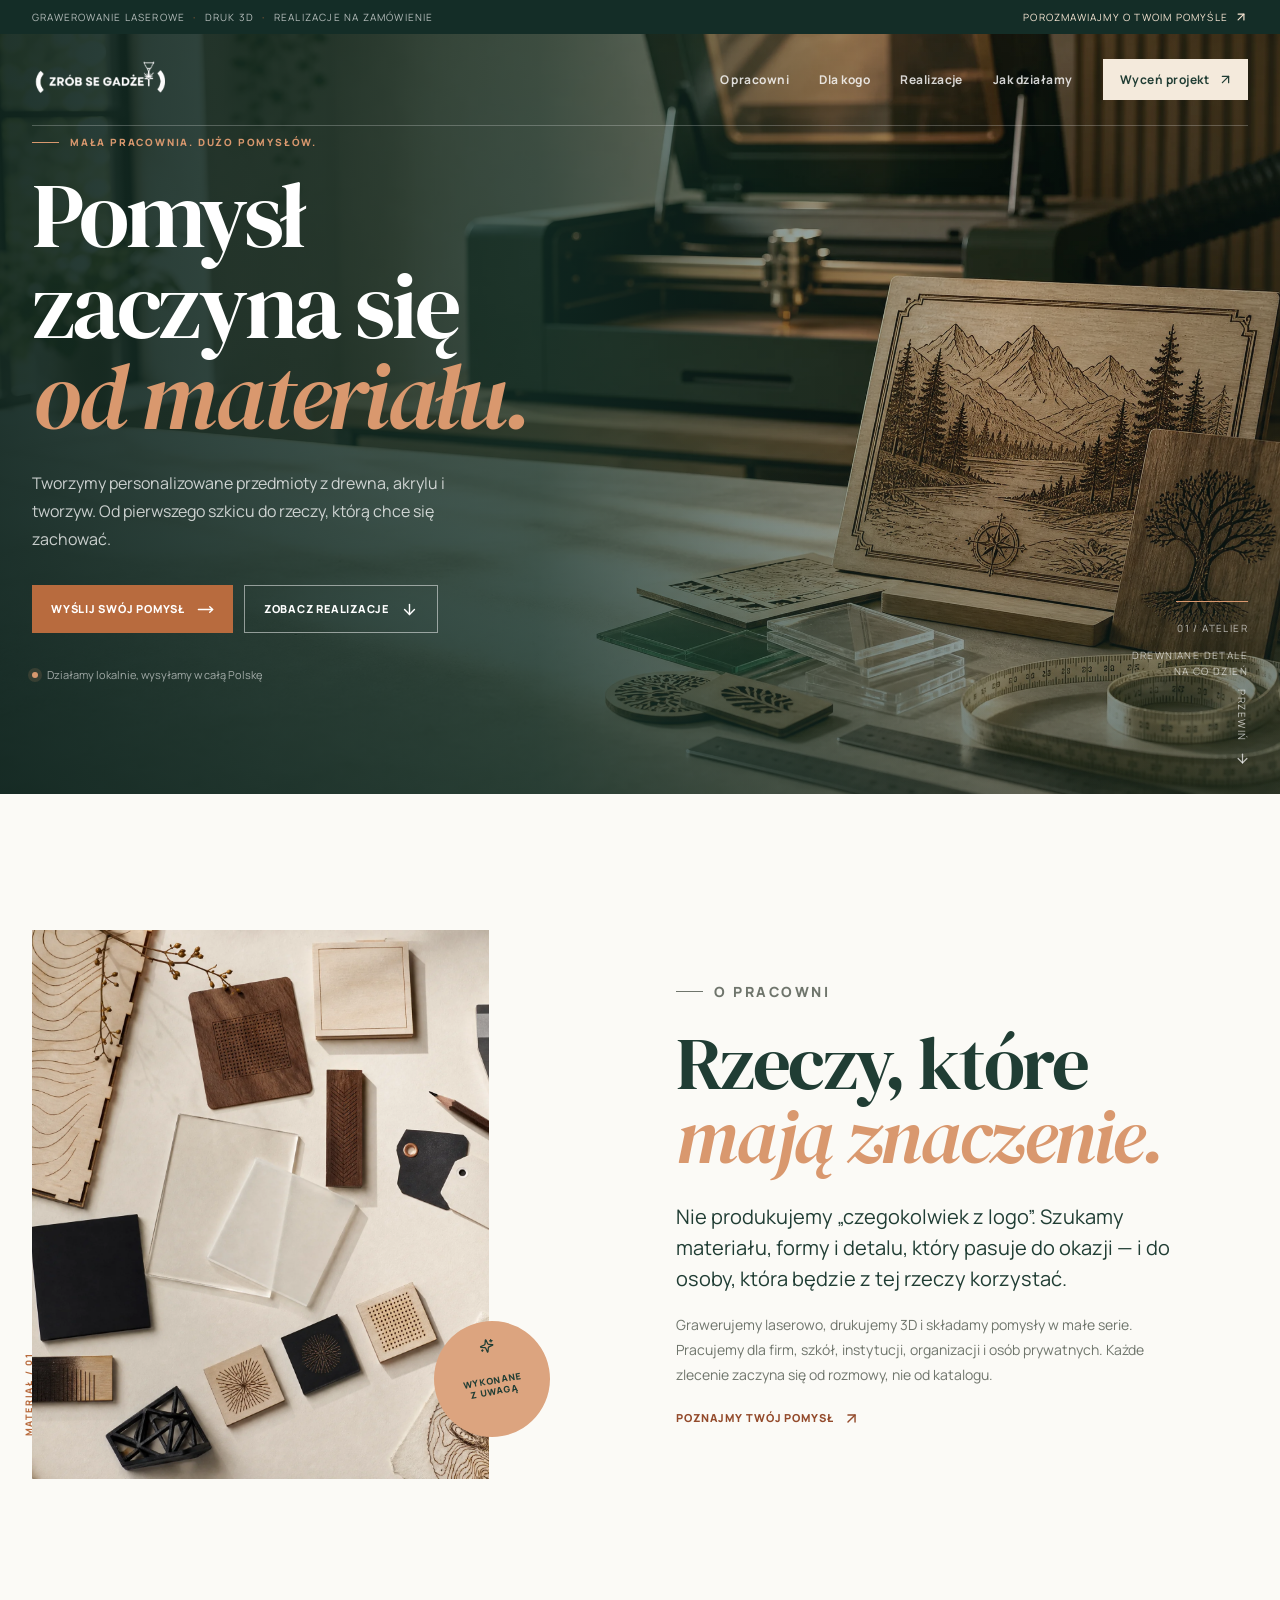
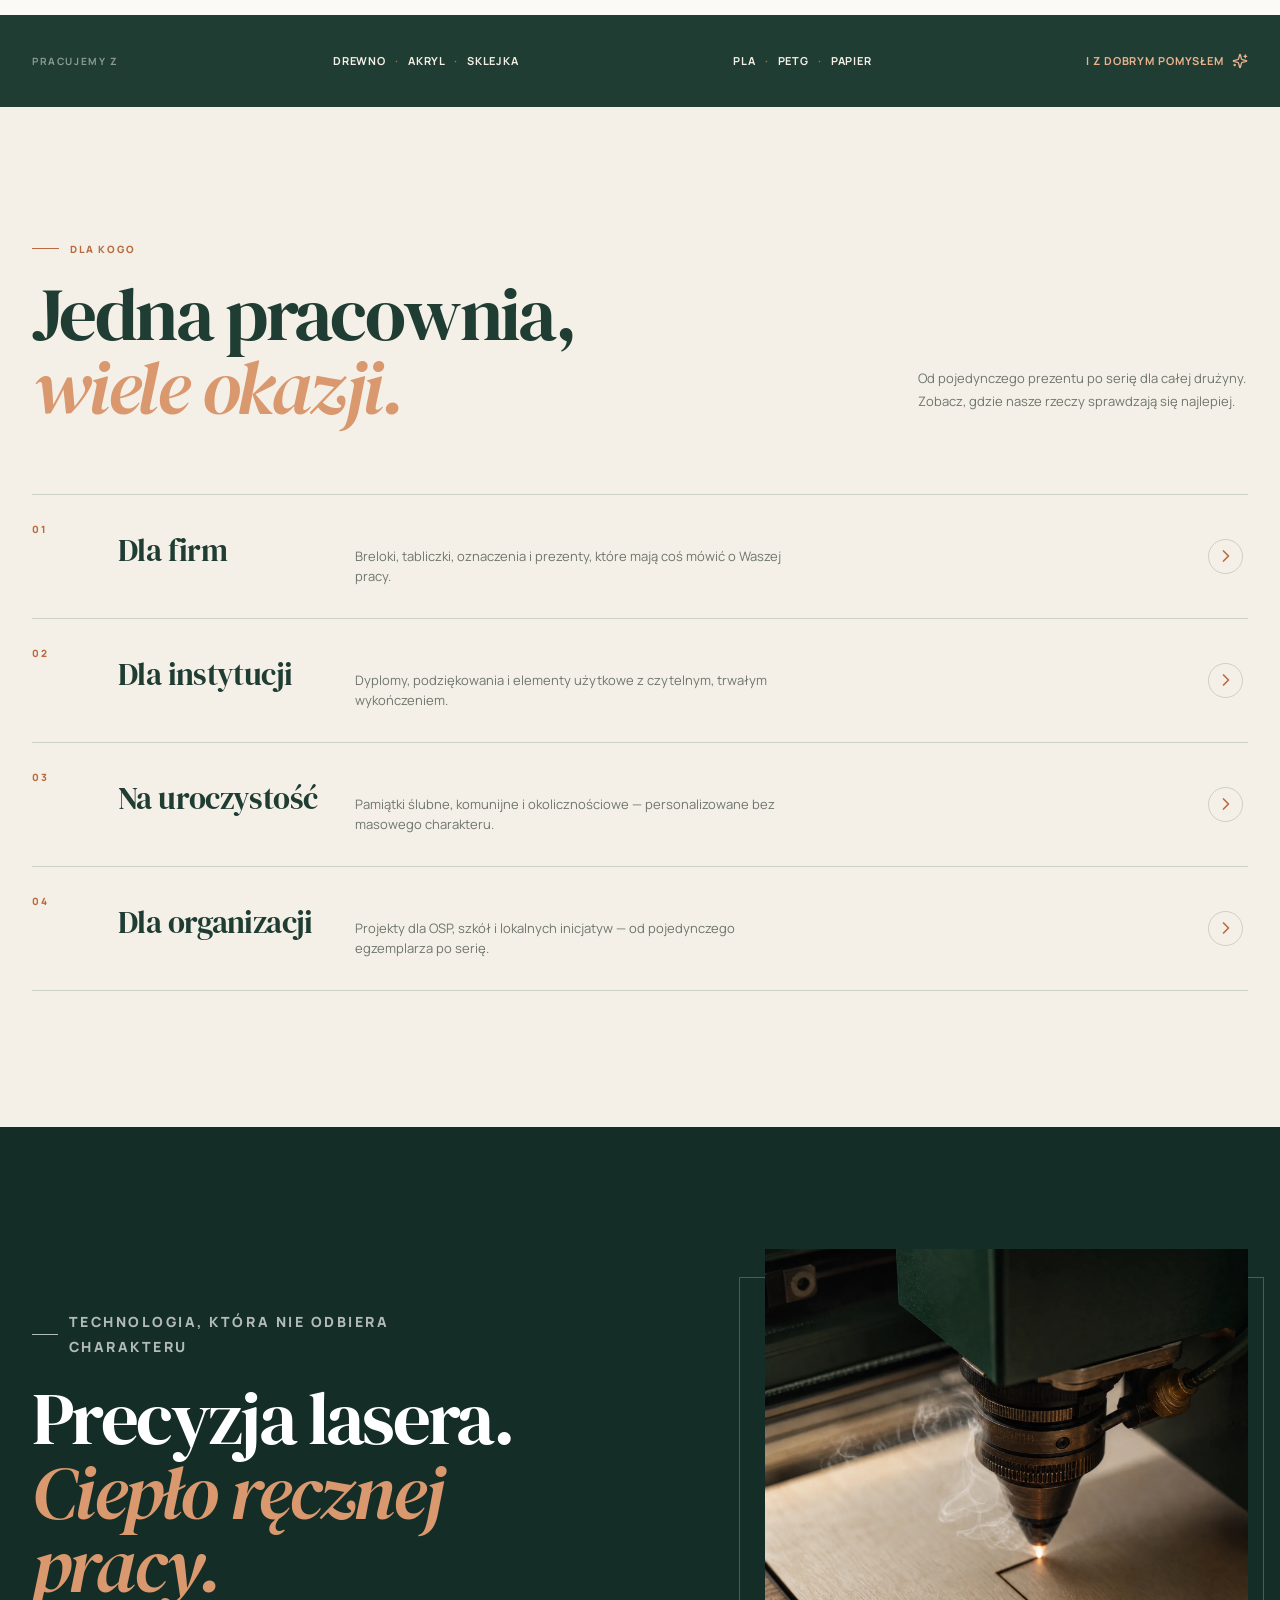
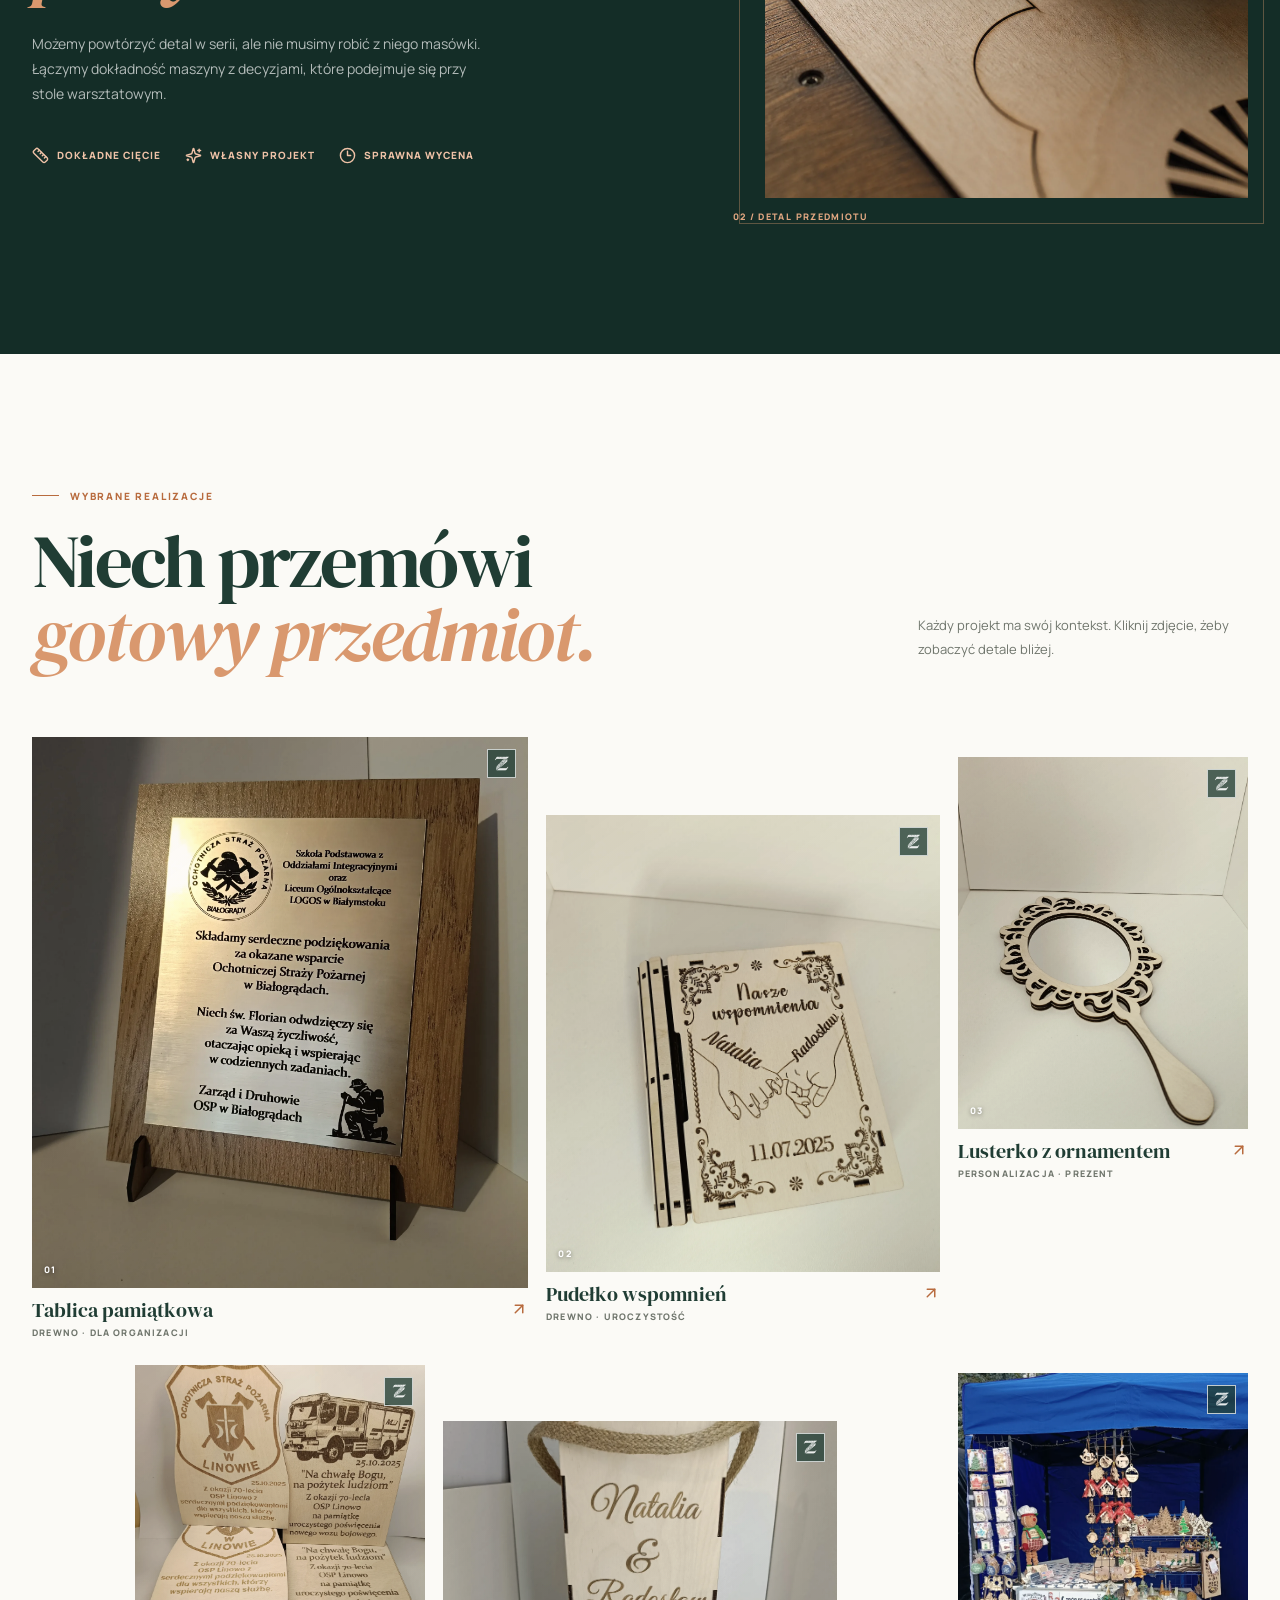
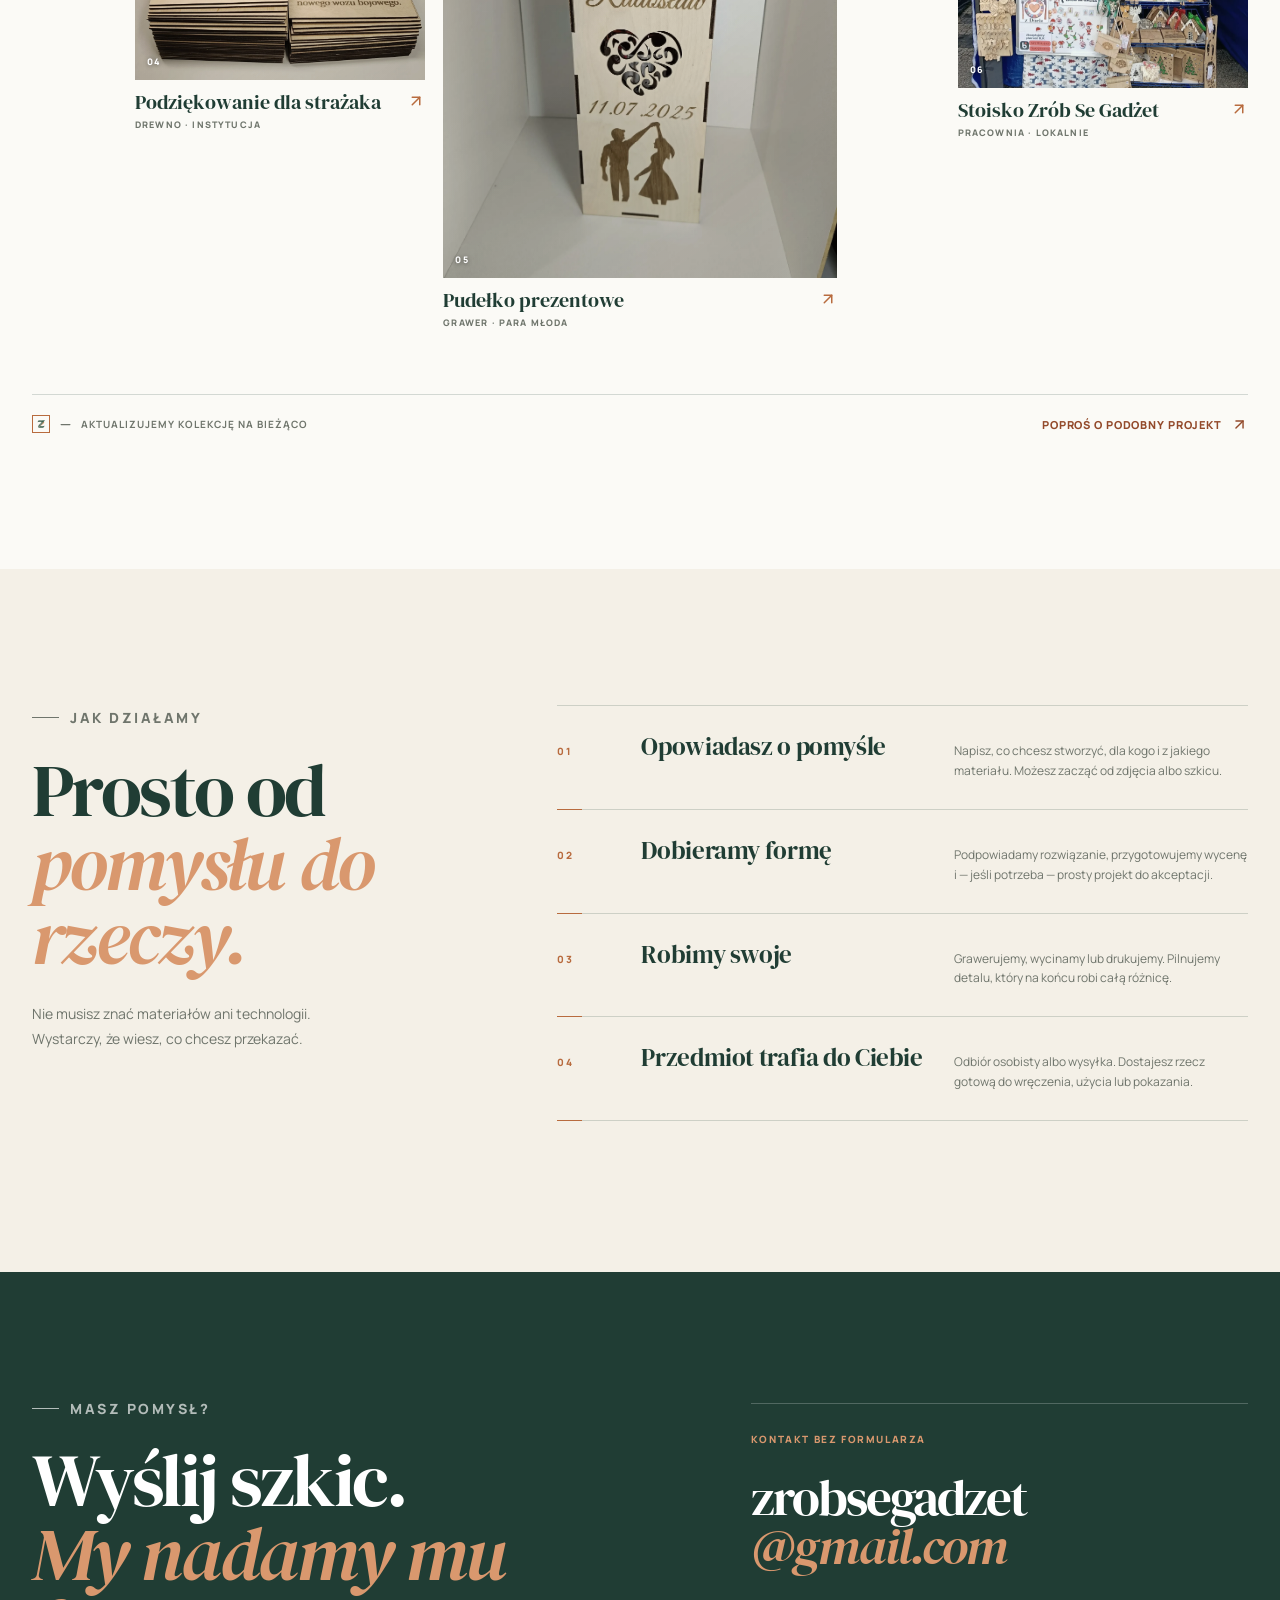
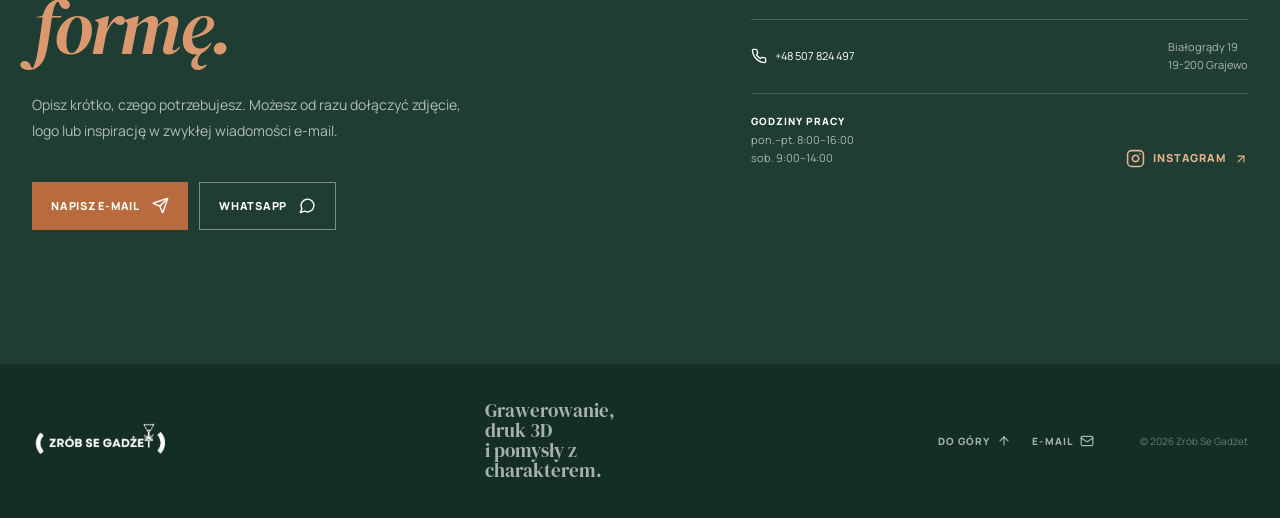
==== commit d2a99df8: "Add files via upload" ====
--- a/index.html
+++ b/index.html
@@ -1 +1,84 @@
-<!doctype html><html lang="pl"><head><meta charset="utf-8"><meta name="viewport" content="width=device-width,initial-scale=1"><meta name="description" content="Zrób Se Gadżet — grawerowanie laserowe, druk 3D i personalizowane przedmioty."><title>Przedmioty z charakterem — Zrób Se Gadżet</title><link rel="stylesheet" href="style.css"></head><body><header class="classic-header"><div class="classic-container classic-header__in"><a href="index.html"><img class="classic-logo" src="assets/zsg-real-logo-white.webp" alt="Zrób Se Gadżet"></a><button class="classic-menu" data-menu>Menu</button><nav class="classic-nav" data-nav><a href="galeria.html">Galeria</a><a href="firmy.html">Dla firm</a><a href="instytucje.html">Dla instytucji</a><a href="organizacje.html">Organizacje</a><a href="okolicznosciowe.html">Okolicznościowe</a><a href="warsztaty.html">Warsztat</a><a class="classic-cta" href="index.html#kontakt">Wyceń projekt ↗</a></nav></div></header><main><section class="classic-hero"><div class="classic-container classic-hero__in"><div class="classic-kicker light">Mała pracownia. Dużo pomysłów.</div><h1 class="classic-h1">Pomysł<br>zaczyna się<br><em>od materiału.</em></h1><p class="classic-lead">Tworzymy personalizowane przedmioty z drewna, akrylu i tworzyw. Od pierwszego szkicu do rzeczy, którą chce się zachować.</p><div class="classic-actions"><a class="classic-button" href="mailto:zrobsegadzet@gmail.com?subject=Zapytanie%20o%20realizację">Wyślij swój pomysł ↗</a><a class="classic-button outline" href="galeria.html">Zobacz realizacje ↓</a></div></div></section><section class="classic-section paper" id="o-pracowni"><div class="classic-container classic-split"><div><div class="classic-kicker">O pracowni</div><h2 class="classic-h2">Rzeczy,<br><em>które mają znaczenie.</em></h2></div><div><p class="classic-intro">Nie produkujemy gadżetów na ilość. Pomagamy zamienić pomysł, wspomnienie albo znak organizacji w przedmiot, który ma swoje miejsce.</p><a class="classic-link" href="warsztaty.html">Poznaj warsztat ↗</a></div></div></section><section class="classic-section dark"><div class="classic-container classic-split"><div><div class="classic-kicker light">Precyzja lasera</div><h2 class="classic-h2">Ciepło ręcznej<br><em>pracy.</em></h2><p class="classic-lead">Grawerujemy, wycinamy i drukujemy. Dobieramy materiał do tego, co przedmiot ma opowiadać.</p></div><img class="classic-photo" src="assets/zsg-laser-detail.webp" alt="Grawerowanie laserowe"></div></section><section class="classic-section paper"><div class="classic-container"><div class="classic-kicker">Wybrane kierunki</div><h2 class="classic-h2">Prosto od<br><em>pomysłu do rzeczy.</em></h2><div class="classic-grid"><article class="classic-card"><img src="assets/gift-box.webp" alt="Gadżety dla firm"><div class="classic-card__body"><h3>Dla firm</h3><p>Breloki, tabliczki i prezenty, które mówią coś o Waszej pracy.</p><a class="classic-link" href="firmy.html">Zobacz kierunek ↗</a></div></article><article class="classic-card"><img src="assets/thanks-osp.webp" alt="Projekty dla organizacji"><div class="classic-card__body"><h3>Dla organizacji</h3><p>Projekty dla OSP, szkół i lokalnych inicjatyw.</p><a class="classic-link" href="organizacje.html">Zobacz kierunek ↗</a></div></article><article class="classic-card"><img src="assets/communion.webp" alt="Upominki okolicznościowe"><div class="classic-card__body"><h3>Okolicznościowe</h3><p>Pamiątki, które zostają częścią ważnego dnia.</p><a class="classic-link" href="okolicznosciowe.html">Zobacz kierunek ↗</a></div></article></div></div></section><section class="classic-band" id="kontakt"><div class="classic-container classic-band__in"><div><div class="classic-kicker light">Masz pomysł?</div><h2 class="classic-h2">Wyślij szkic.<br><em>My nadamy mu formę.</em></h2></div><div><p>Wyślij opis, zdjęcie albo szkic. Odpowiemy konkretnie i bez formularza.</p><a class="classic-button" href="mailto:zrobsegadzet@gmail.com">zrobsegadzet@gmail.com ↗</a></div></div></section></main><footer class="classic-footer"><div class="classic-container classic-footer__in"><img class="classic-logo" src="assets/zsg-real-logo-white.webp" alt="Zrób Se Gadżet"><small>Grawerowanie, druk 3D<br>i pomysły z charakterem.</small><small><a class="classic-link" href="mailto:zrobsegadzet@gmail.com">zrobsegadzet@gmail.com ↗</a><br><br>© 2026 Zrób Se Gadżet</small></div></footer><script src="script.js"></script></body></html>+<!-- Design: Pracownia Materiału — spokojny, rzemieślniczy katalog z mocnym znakiem ZSG i ciepłą typografią. -->
+<!doctype html>
+<html lang="pl">
+  <head>
+    <meta charset="UTF-8" />
+    <meta name="viewport" content="width=device-width, initial-scale=1.0" />
+    <meta name="theme-color" content="#203d34" />
+	<meta name="robots" content="noindex, nofollow">
+    <meta name="description" content="Zrób Se Gadżet — grawerowanie laserowe, druk 3D i personalizowane przedmioty z charakterem." />
+    <meta property="og:title" content="Zrób Se Gadżet — przedmioty z charakterem" />
+    <meta property="og:description" content="Od pierwszego szkicu do rzeczy, którą chce się zachować. Grawerowanie laserowe i druk 3D na zamówienie." />
+    <meta property="og:type" content="website" />
+    <link rel="icon" type="image/png" href="assets/zsg-mark.webp" />
+    <link rel="preconnect" href="https://fonts.googleapis.com" />
+    <link rel="preconnect" href="https://fonts.gstatic.com" crossorigin />
+    <title>Zrób Se Gadżet — przedmioty z charakterem</title>
+    <script type="module" crossorigin src="assets/app.js"></script>
+    <link rel="stylesheet" crossorigin href="assets/app.css">
+    <script src="/__manus__/debug-collector.js" defer></script>
+  </head>
+  <body>
+    <script id="manus-runtime">window.__MANUS_HOST_DEV__ = false;
+(function(){"use strict";var Mr={exports:{}},Kn={};/**
+ * @license React
+ * react-jsx-runtime.production.js
+ *
+ * Copyright (c) Meta Platforms, Inc. and affiliates.
+ *
+ * This source code is licensed under the MIT license found in the
+ * LICENSE file in the root directory of this source tree.
+ */var $c;function um(){if($c)return Kn;$c=1;var r=Symbol.for("react.transitional.element"),i=Symbol.for("react.fragment");function c(s,d,m){var x=null;if(m!==void 0&&(x=""+m),d.key!==void 0&&(x=""+d.key),"key"in d){m={};for(var R in d)R!=="key"&&(m[R]=d[R])}else m=d;return d=m.ref,{$$typeof:r,type:s,key:x,ref:d!==void 0?d:null,props:m}}return Kn.Fragment=i,Kn.jsx=c,Kn.jsxs=c,Kn}var Fc;function dm(){return Fc||(Fc=1,Mr.exports=um()),Mr.exports}var h=dm(),Ar={exports:{}},Pn={},Rr={exports:{}},Nr={};/**
+ * @license React
+ * scheduler.production.js
+ *
+ * Copyright (c) Meta Platforms, Inc. and affiliates.
+ *
+ * This source code is licensed under the MIT license found in the
+ * LICENSE file in the root directory of this source tree.
+ */var Ic;function fm(){return Ic||(Ic=1,function(r){function i(A,q){var B=A.length;A.push(q);t:for(;0<B;){var bt=B-1>>>1,p=A[bt];if(0<d(p,q))A[bt]=q,A[B]=p,B=bt;else break t}}function c(A){return A.length===0?null:A[0]}function s(A){if(A.length===0)return null;var q=A[0],B=A.pop();if(B!==q){A[0]=B;t:for(var bt=0,p=A.length,O=p>>>1;bt<O;){var X=2*(bt+1)-1,G=A[X],Z=X+1,st=A[Z];if(0>d(G,B))Z<p&&0>d(st,G)?(A[bt]=st,A[Z]=B,bt=Z):(A[bt]=G,A[X]=B,bt=X);else if(Z<p&&0>d(st,B))A[bt]=st,A[Z]=B,bt=Z;else break t}}return q}function d(A,q){var B=A.sortIndex-q.sortIndex;return B!==0?B:A.id-q.id}if(r.unstable_now=void 0,typeof performance=="object"&&typeof performance.now=="function"){var m=performance;r.unstable_now=function(){return m.now()}}else{var x=Date,R=x.now();r.unstable_now=function(){return x.now()-R}}var C=[],v=[],D=1,j=null,J=3,at=!1,$=!1,nt=!1,ct=!1,ht=typeof setTimeout=="function"?setTimeout:null,St=typeof clearTimeout=="function"?clearTimeout:null,_=typeof setImmediate<"u"?setImmediate:null;function Y(A){for(var q=c(v);q!==null;){if(q.callback===null)s(v);else if(q.startTime<=A)s(v),q.sortIndex=q.expirationTime,i(C,q);else break;q=c(v)}}function H(A){if(nt=!1,Y(A),!$)if(c(C)!==null)$=!0,it||(it=!0,Bt());else{var q=c(v);q!==null&&Mt(H,q.startTime-A)}}var it=!1,rt=-1,V=5,xt=-1;function Be(){return ct?!0:!(r.unstable_now()-xt<V)}function te(){if(ct=!1,it){var A=r.unstable_now();xt=A;var q=!0;try{t:{$=!1,nt&&(nt=!1,St(rt),rt=-1),at=!0;var B=J;try{e:{for(Y(A),j=c(C);j!==null&&!(j.expirationTime>A&&Be());){var bt=j.callback;if(typeof bt=="function"){j.callback=null,J=j.priorityLevel;var p=bt(j.expirationTime<=A);if(A=r.unstable_now(),typeof p=="function"){j.callback=p,Y(A),q=!0;break e}j===c(C)&&s(C),Y(A)}else s(C);j=c(C)}if(j!==null)q=!0;else{var O=c(v);O!==null&&Mt(H,O.startTime-A),q=!1}}break t}finally{j=null,J=B,at=!1}q=void 0}}finally{q?Bt():it=!1}}}var Bt;if(typeof _=="function")Bt=function(){_(te)};else if(typeof MessageChannel<"u"){var me=new MessageChannel,Se=me.port2;me.port1.onmessage=te,Bt=function(){Se.postMessage(null)}}else Bt=function(){ht(te,0)};function Mt(A,q){rt=ht(function(){A(r.unstable_now())},q)}r.unstable_IdlePriority=5,r.unstable_ImmediatePriority=1,r.unstable_LowPriority=4,r.unstable_NormalPriority=3,r.unstable_Profiling=null,r.unstable_UserBlockingPriority=2,r.unstable_cancelCallback=function(A){A.callback=null},r.unstable_forceFrameRate=function(A){0>A||125<A?console.error("forceFrameRate takes a positive int between 0 and 125, forcing frame rates higher than 125 fps is not supported"):V=0<A?Math.floor(1e3/A):5},r.unstable_getCurrentPriorityLevel=function(){return J},r.unstable_next=function(A){switch(J){case 1:case 2:case 3:var q=3;break;default:q=J}var B=J;J=q;try{return A()}finally{J=B}},r.unstable_requestPaint=function(){ct=!0},r.unstable_runWithPriority=function(A,q){switch(A){case 1:case 2:case 3:case 4:case 5:break;default:A=3}var B=J;J=A;try{return q()}finally{J=B}},r.unstable_scheduleCallback=function(A,q,B){var bt=r.unstable_now();switch(typeof B=="object"&&B!==null?(B=B.delay,B=typeof B=="number"&&0<B?bt+B:bt):B=bt,A){case 1:var p=-1;break;case 2:p=250;break;case 5:p=1073741823;break;case 4:p=1e4;break;default:p=5e3}return p=B+p,A={id:D++,callback:q,priorityLevel:A,startTime:B,expirationTime:p,sortIndex:-1},B>bt?(A.sortIndex=B,i(v,A),c(C)===null&&A===c(v)&&(nt?(St(rt),rt=-1):nt=!0,Mt(H,B-bt))):(A.sortIndex=p,i(C,A),$||at||($=!0,it||(it=!0,Bt()))),A},r.unstable_shouldYield=Be,r.unstable_wrapCallback=function(A){var q=J;return function(){var B=J;J=q;try{return A.apply(this,arguments)}finally{J=B}}}}(Nr)),Nr}var tu;function hm(){return tu||(tu=1,Rr.exports=fm()),Rr.exports}var zr={exports:{}},ut={};/**
+ * @license React
+ * react.production.js
+ *
+ * Copyright (c) Meta Platforms, Inc. and affiliates.
+ *
+ * This source code is licensed under the MIT license found in the
+ * LICENSE file in the root directory of this source tree.
+ */var eu;function mm(){if(eu)return ut;eu=1;var r=Symbol.for("react.transitional.element"),i=Symbol.for("react.portal"),c=Symbol.for("react.fragment"),s=Symbol.for("react.strict_mode"),d=Symbol.for("react.profiler"),m=Symbol.for("react.consumer"),x=Symbol.for("react.context"),R=Symbol.for("react.forward_ref"),C=Symbol.for("react.suspense"),v=Symbol.for("react.memo"),D=Symbol.for("react.lazy"),j=Symbol.iterator;function J(p){return p===null||typeof p!="object"?null:(p=j&&p[j]||p["@@iterator"],typeof p=="function"?p:null)}var at={isMounted:function(){return!1},enqueueForceUpdate:function(){},enqueueReplaceState:function(){},enqueueSetState:function(){}},$=Object.assign,nt={};function ct(p,O,X){this.props=p,this.context=O,this.refs=nt,this.updater=X||at}ct.prototype.isReactComponent={},ct.prototype.setState=function(p,O){if(typeof p!="object"&&typeof p!="function"&&p!=null)throw Error("takes an object of state variables to update or a function which returns an object of state variables.");this.updater.enqueueSetState(this,p,O,"setState")},ct.prototype.forceUpdate=function(p){this.updater.enqueueForceUpdate(this,p,"forceUpdate")};function ht(){}ht.prototype=ct.prototype;function St(p,O,X){this.props=p,this.context=O,this.refs=nt,this.updater=X||at}var _=St.prototype=new ht;_.constructor=St,$(_,ct.prototype),_.isPureReactComponent=!0;var Y=Array.isArray,H={H:null,A:null,T:null,S:null,V:null},it=Object.prototype.hasOwnProperty;function rt(p,O,X,G,Z,st){return X=st.ref,{$$typeof:r,type:p,key:O,ref:X!==void 0?X:null,props:st}}function V(p,O){return rt(p.type,O,void 0,void 0,void 0,p.props)}function xt(p){return typeof p=="object"&&p!==null&&p.$$typeof===r}function Be(p){var O={"=":"=0",":":"=2"};return"$"+p.replace(/[=:]/g,function(X){return O[X]})}var te=/\/+/g;function Bt(p,O){return typeof p=="object"&&p!==null&&p.key!=null?Be(""+p.key):O.toString(36)}function me(){}function Se(p){switch(p.status){case"fulfilled":return p.value;case"rejected":throw p.reason;default:switch(typeof p.status=="string"?p.then(me,me):(p.status="pending",p.then(function(O){p.status==="pending"&&(p.status="fulfilled",p.value=O)},function(O){p.status==="pending"&&(p.status="rejected",p.reason=O)})),p.status){case"fulfilled":return p.value;case"rejected":throw p.reason}}throw p}function Mt(p,O,X,G,Z){var st=typeof p;(st==="undefined"||st==="boolean")&&(p=null);var I=!1;if(p===null)I=!0;else switch(st){case"bigint":case"string":case"number":I=!0;break;case"object":switch(p.$$typeof){case r:case i:I=!0;break;case D:return I=p._init,Mt(I(p._payload),O,X,G,Z)}}if(I)return Z=Z(p),I=G===""?"."+Bt(p,0):G,Y(Z)?(X="",I!=null&&(X=I.replace(te,"$&/")+"/"),Mt(Z,O,X,"",function(Jt){return Jt})):Z!=null&&(xt(Z)&&(Z=V(Z,X+(Z.key==null||p&&p.key===Z.key?"":(""+Z.key).replace(te,"$&/")+"/")+I)),O.push(Z)),1;I=0;var gt=G===""?".":G+":";if(Y(p))for(var Tt=0;Tt<p.length;Tt++)G=p[Tt],st=gt+Bt(G,Tt),I+=Mt(G,O,X,st,Z);else if(Tt=J(p),typeof Tt=="function")for(p=Tt.call(p),Tt=0;!(G=p.next()).done;)G=G.value,st=gt+Bt(G,Tt++),I+=Mt(G,O,X,st,Z);else if(st==="object"){if(typeof p.then=="function")return Mt(Se(p),O,X,G,Z);throw O=String(p),Error("Objects are not valid as a React child (found: "+(O==="[object Object]"?"object with keys {"+Object.keys(p).join(", ")+"}":O)+"). If you meant to render a collection of children, use an array instead.")}return I}function A(p,O,X){if(p==null)return p;var G=[],Z=0;return Mt(p,G,"","",function(st){return O.call(X,st,Z++)}),G}function q(p){if(p._status===-1){var O=p._result;O=O(),O.then(function(X){(p._status===0||p._status===-1)&&(p._status=1,p._result=X)},function(X){(p._status===0||p._status===-1)&&(p._status=2,p._result=X)}),p._status===-1&&(p._status=0,p._result=O)}if(p._status===1)return p._result.default;throw p._result}var B=typeof reportError=="function"?reportError:function(p){if(typeof window=="object"&&typeof window.ErrorEvent=="function"){var O=new window.ErrorEvent("error",{bubbles:!0,cancelable:!0,message:typeof p=="object"&&p!==null&&typeof p.message=="string"?String(p.message):String(p),error:p});if(!window.dispatchEvent(O))return}else if(typeof process=="object"&&typeof process.emit=="function"){process.emit("uncaughtException",p);return}console.error(p)};function bt(){}return ut.Children={map:A,forEach:function(p,O,X){A(p,function(){O.apply(this,arguments)},X)},count:function(p){var O=0;return A(p,function(){O++}),O},toArray:function(p){return A(p,function(O){return O})||[]},only:function(p){if(!xt(p))throw Error("React.Children.only expected to receive a single React element child.");return p}},ut.Component=ct,ut.Fragment=c,ut.Profiler=d,ut.PureComponent=St,ut.StrictMode=s,ut.Suspense=C,ut.__CLIENT_INTERNALS_DO_NOT_USE_OR_WARN_USERS_THEY_CANNOT_UPGRADE=H,ut.__COMPILER_RUNTIME={__proto__:null,c:function(p){return H.H.useMemoCache(p)}},ut.cache=function(p){return function(){return p.apply(null,arguments)}},ut.cloneElement=function(p,O,X){if(p==null)throw Error("The argument must be a React element, but you passed "+p+".");var G=$({},p.props),Z=p.key,st=void 0;if(O!=null)for(I in O.ref!==void 0&&(st=void 0),O.key!==void 0&&(Z=""+O.key),O)!it.call(O,I)||I==="key"||I==="__self"||I==="__source"||I==="ref"&&O.ref===void 0||(G[I]=O[I]);var I=arguments.length-2;if(I===1)G.children=X;else if(1<I){for(var gt=Array(I),Tt=0;Tt<I;Tt++)gt[Tt]=arguments[Tt+2];G.children=gt}return rt(p.type,Z,void 0,void 0,st,G)},ut.createContext=function(p){return p={$$typeof:x,_currentValue:p,_currentValue2:p,_threadCount:0,Provider:null,Consumer:null},p.Provider=p,p.Consumer={$$typeof:m,_context:p},p},ut.createElement=function(p,O,X){var G,Z={},st=null;if(O!=null)for(G in O.key!==void 0&&(st=""+O.key),O)it.call(O,G)&&G!=="key"&&G!=="__self"&&G!=="__source"&&(Z[G]=O[G]);var I=arguments.length-2;if(I===1)Z.children=X;else if(1<I){for(var gt=Array(I),Tt=0;Tt<I;Tt++)gt[Tt]=arguments[Tt+2];Z.children=gt}if(p&&p.defaultProps)for(G in I=p.defaultProps,I)Z[G]===void 0&&(Z[G]=I[G]);return rt(p,st,void 0,void 0,null,Z)},ut.createRef=function(){return{current:null}},ut.forwardRef=function(p){return{$$typeof:R,render:p}},ut.isValidElement=xt,ut.lazy=function(p){return{$$typeof:D,_payload:{_status:-1,_result:p},_init:q}},ut.memo=function(p,O){return{$$typeof:v,type:p,compare:O===void 0?null:O}},ut.startTransition=function(p){var O=H.T,X={};H.T=X;try{var G=p(),Z=H.S;Z!==null&&Z(X,G),typeof G=="object"&&G!==null&&typeof G.then=="function"&&G.then(bt,B)}catch(st){B(st)}finally{H.T=O}},ut.unstable_useCacheRefresh=function(){return H.H.useCacheRefresh()},ut.use=function(p){return H.H.use(p)},ut.useActionState=function(p,O,X){return H.H.useActionState(p,O,X)},ut.useCallback=function(p,O){return H.H.useCallback(p,O)},ut.useContext=function(p){return H.H.useContext(p)},ut.useDebugValue=function(){},ut.useDeferredValue=function(p,O){return H.H.useDeferredValue(p,O)},ut.useEffect=function(p,O,X){var G=H.H;if(typeof X=="function")throw Error("useEffect CRUD overload is not enabled in this build of React.");return G.useEffect(p,O)},ut.useId=function(){return H.H.useId()},ut.useImperativeHandle=function(p,O,X){return H.H.useImperativeHandle(p,O,X)},ut.useInsertionEffect=function(p,O){return H.H.useInsertionEffect(p,O)},ut.useLayoutEffect=function(p,O){return H.H.useLayoutEffect(p,O)},ut.useMemo=function(p,O){return H.H.useMemo(p,O)},ut.useOptimistic=function(p,O){return H.H.useOptimistic(p,O)},ut.useReducer=function(p,O,X){return H.H.useReducer(p,O,X)},ut.useRef=function(p){return H.H.useRef(p)},ut.useState=function(p){return H.H.useState(p)},ut.useSyncExternalStore=function(p,O,X){return H.H.useSyncExternalStore(p,O,X)},ut.useTransition=function(){return H.H.useTransition()},ut.version="19.1.1",ut}var lu;function _r(){return lu||(lu=1,zr.exports=mm()),zr.exports}var kr={exports:{}},he={};/**
+ * @license React
+ * react-dom.production.js
+ *
+ * Copyright (c) Meta Platforms, Inc. and affiliates.
+ *
+ * This source code is licensed under the MIT license found in the
+ * LICENSE file in the root directory of this source tree.
+ */var au;function gm(){if(au)return he;au=1;var r=_r();function i(C){var v="https://react.dev/errors/"+C;if(1<arguments.length){v+="?args[]="+encodeURIComponent(arguments[1]);for(var D=2;D<arguments.length;D++)v+="&args[]="+encodeURIComponent(arguments[D])}return"Minified React error #"+C+"; visit "+v+" for the full message or use the non-minified dev environment for full errors and additional helpful warnings."}function c(){}var s={d:{f:c,r:function(){throw Error(i(522))},D:c,C:c,L:c,m:c,X:c,S:c,M:c},p:0,findDOMNode:null},d=Symbol.for("react.portal");function m(C,v,D){var j=3<arguments.length&&arguments[3]!==void 0?arguments[3]:null;return{$$typeof:d,key:j==null?null:""+j,children:C,containerInfo:v,implementation:D}}var x=r.__CLIENT_INTERNALS_DO_NOT_USE_OR_WARN_USERS_THEY_CANNOT_UPGRADE;function R(C,v){if(C==="font")return"";if(typeof v=="string")return v==="use-credentials"?v:""}return he.__DOM_INTERNALS_DO_NOT_USE_OR_WARN_USERS_THEY_CANNOT_UPGRADE=s,he.createPortal=function(C,v){var D=2<arguments.length&&arguments[2]!==void 0?arguments[2]:null;if(!v||v.nodeType!==1&&v.nodeType!==9&&v.nodeType!==11)throw Error(i(299));return m(C,v,null,D)},he.flushSync=function(C){var v=x.T,D=s.p;try{if(x.T=null,s.p=2,C)return C()}finally{x.T=v,s.p=D,s.d.f()}},he.preconnect=function(C,v){typeof C=="string"&&(v?(v=v.crossOrigin,v=typeof v=="string"?v==="use-credentials"?v:"":void 0):v=null,s.d.C(C,v))},he.prefetchDNS=function(C){typeof C=="string"&&s.d.D(C)},he.preinit=function(C,v){if(typeof C=="string"&&v&&typeof v.as=="string"){var D=v.as,j=R(D,v.crossOrigin),J=typeof v.integrity=="string"?v.integrity:void 0,at=typeof v.fetchPriority=="string"?v.fetchPriority:void 0;D==="style"?s.d.S(C,typeof v.precedence=="string"?v.precedence:void 0,{crossOrigin:j,integrity:J,fetchPriority:at}):D==="script"&&s.d.X(C,{crossOrigin:j,integrity:J,fetchPriority:at,nonce:typeof v.nonce=="string"?v.nonce:void 0})}},he.preinitModule=function(C,v){if(typeof C=="string")if(typeof v=="object"&&v!==null){if(v.as==null||v.as==="script"){var D=R(v.as,v.crossOrigin);s.d.M(C,{crossOrigin:D,integrity:typeof v.integrity=="string"?v.integrity:void 0,nonce:typeof v.nonce=="string"?v.nonce:void 0})}}else v==null&&s.d.M(C)},he.preload=function(C,v){if(typeof C=="string"&&typeof v=="object"&&v!==null&&typeof v.as=="string"){var D=v.as,j=R(D,v.crossOrigin);s.d.L(C,D,{crossOrigin:j,integrity:typeof v.integrity=="string"?v.integrity:void 0,nonce:typeof v.nonce=="string"?v.nonce:void 0,type:typeof v.type=="string"?v.type:void 0,fetchPriority:typeof v.fetchPriority=="string"?v.fetchPriority:void 0,referrerPolicy:typeof v.referrerPolicy=="string"?v.referrerPolicy:void 0,imageSrcSet:typeof v.imageSrcSet=="string"?v.imageSrcSet:void 0,imageSizes:typeof v.imageSizes=="string"?v.imageSizes:void 0,media:typeof v.media=="string"?v.media:void 0})}},he.preloadModule=function(C,v){if(typeof C=="string")if(v){var D=R(v.as,v.crossOrigin);s.d.m(C,{as:typeof v.as=="string"&&v.as!=="script"?v.as:void 0,crossOrigin:D,integrity:typeof v.integrity=="string"?v.integrity:void 0})}else s.d.m(C)},he.requestFormReset=function(C){s.d.r(C)},he.unstable_batchedUpdates=function(C,v){return C(v)},he.useFormState=function(C,v,D){return x.H.useFormState(C,v,D)},he.useFormStatus=function(){return x.H.useHostTransitionStatus()},he.version="19.1.1",he}var nu;function pm(){if(nu)return kr.exports;nu=1;function r(){if(!(typeof __REACT_DEVTOOLS_GLOBAL_HOOK__>"u"||typeof __REACT_DEVTOOLS_GLOBAL_HOOK__.checkDCE!="function"))try{__REACT_DEVTOOLS_GLOBAL_HOOK__.checkDCE(r)}catch(i){console.error(i)}}return r(),kr.exports=gm(),kr.exports}/**
+ * @license React
+ * react-dom-client.production.js
+ *
+ * Copyright (c) Meta Platforms, Inc. and affiliates.
+ *
+ * This source code is licensed under the MIT license found in the
+ * LICENSE file in the root directory of this source tree.
+ */var ou;function ym(){if(ou)return Pn;ou=1;var r=hm(),i=_r(),c=pm();function s(t){var e="https://react.dev/errors/"+t;if(1<arguments.length){e+="?args[]="+encodeURIComponent(arguments[1]);for(var l=2;l<arguments.length;l++)e+="&args[]="+encodeURIComponent(arguments[l])}return"Minified React error #"+t+"; visit "+e+" for the full message or use the non-minified dev environment for full errors and additional helpful warnings."}function d(t){return!(!t||t.nodeType!==1&&t.nodeType!==9&&t.nodeType!==11)}function m(t){var e=t,l=t;if(t.alternate)for(;e.return;)e=e.return;else{t=e;do e=t,(e.flags&4098)!==0&&(l=e.return),t=e.return;while(t)}return e.tag===3?l:null}function x(t){if(t.tag===13){var e=t.memoizedState;if(e===null&&(t=t.alternate,t!==null&&(e=t.memoizedState)),e!==null)return e.dehydrated}return null}function R(t){if(m(t)!==t)throw Error(s(188))}function C(t){var e=t.alternate;if(!e){if(e=m(t),e===null)throw Error(s(188));return e!==t?null:t}for(var l=t,a=e;;){var n=l.return;if(n===null)break;var o=n.alternate;if(o===null){if(a=n.return,a!==null){l=a;continue}break}if(n.child===o.child){for(o=n.child;o;){if(o===l)return R(n),t;if(o===a)return R(n),e;o=o.sibling}throw Error(s(188))}if(l.return!==a.return)l=n,a=o;else{for(var u=!1,f=n.child;f;){if(f===l){u=!0,l=n,a=o;break}if(f===a){u=!0,a=n,l=o;break}f=f.sibling}if(!u){for(f=o.child;f;){if(f===l){u=!0,l=o,a=n;break}if(f===a){u=!0,a=o,l=n;break}f=f.sibling}if(!u)throw Error(s(189))}}if(l.alternate!==a)throw Error(s(190))}if(l.tag!==3)throw Error(s(188));return l.stateNode.current===l?t:e}function v(t){var e=t.tag;if(e===5||e===26||e===27||e===6)return t;for(t=t.child;t!==null;){if(e=v(t),e!==null)return e;t=t.sibling}return null}var D=Object.assign,j=Symbol.for("react.element"),J=Symbol.for("react.transitional.element"),at=Symbol.for("react.portal"),$=Symbol.for("react.fragment"),nt=Symbol.for("react.strict_mode"),ct=Symbol.for("react.profiler"),ht=Symbol.for("react.provider"),St=Symbol.for("react.consumer"),_=Symbol.for("react.context"),Y=Symbol.for("react.forward_ref"),H=Symbol.for("react.suspense"),it=Symbol.for("react.suspense_list"),rt=Symbol.for("react.memo"),V=Symbol.for("react.lazy"),xt=Symbol.for("react.activity"),Be=Symbol.for("react.memo_cache_sentinel"),te=Symbol.iterator;function Bt(t){return t===null||typeof t!="object"?null:(t=te&&t[te]||t["@@iterator"],typeof t=="function"?t:null)}var me=Symbol.for("react.client.reference");function Se(t){if(t==null)return null;if(typeof t=="function")return t.$$typeof===me?null:t.displayName||t.name||null;if(typeof t=="string")return t;switch(t){case $:return"Fragment";case ct:return"Profiler";case nt:return"StrictMode";case H:return"Suspense";case it:return"SuspenseList";case xt:return"Activity"}if(typeof t=="object")switch(t.$$typeof){case at:return"Portal";case _:return(t.displayName||"Context")+".Provider";case St:return(t._context.displayName||"Context")+".Consumer";case Y:var e=t.render;return t=t.displayName,t||(t=e.displayName||e.name||"",t=t!==""?"ForwardRef("+t+")":"ForwardRef"),t;case rt:return e=t.displayName||null,e!==null?e:Se(t.type)||"Memo";case V:e=t._payload,t=t._init;try{return Se(t(e))}catch{}}return null}var Mt=Array.isArray,A=i.__CLIENT_INTERNALS_DO_NOT_USE_OR_WARN_USERS_THEY_CANNOT_UPGRADE,q=c.__DOM_INTERNALS_DO_NOT_USE_OR_WARN_USERS_THEY_CANNOT_UPGRADE,B={pending:!1,data:null,method:null,action:null},bt=[],p=-1;function O(t){return{current:t}}function X(t){0>p||(t.current=bt[p],bt[p]=null,p--)}function G(t,e){p++,bt[p]=t.current,t.current=e}var Z=O(null),st=O(null),I=O(null),gt=O(null);function Tt(t,e){switch(G(I,e),G(st,t),G(Z,null),e.nodeType){case 9:case 11:t=(t=e.documentElement)&&(t=t.namespaceURI)?Hh(t):0;break;default:if(t=e.tagName,e=e.namespaceURI)e=Hh(e),t=Uh(e,t);else switch(t){case"svg":t=1;break;case"math":t=2;break;default:t=0}}X(Z),G(Z,t)}function Jt(){X(Z),X(st),X(I)}function Ke(t){t.memoizedState!==null&&G(gt,t);var e=Z.current,l=Uh(e,t.type);e!==l&&(G(st,t),G(Z,l))}function Ce(t){st.current===t&&(X(Z),X(st)),gt.current===t&&(X(gt),Wo._currentValue=B)}var Pe=Object.prototype.hasOwnProperty,yl=r.unstable_scheduleCallback,sn=r.unstable_cancelCallback,Ca=r.unstable_shouldYield,ri=r.unstable_requestPaint,ge=r.unstable_now,si=r.unstable_getCurrentPriorityLevel,Ul=r.unstable_ImmediatePriority,Fn=r.unstable_UserBlockingPriority,nl=r.unstable_NormalPriority,ci=r.unstable_LowPriority,Gl=r.unstable_IdlePriority,ui=r.log,Ea=r.unstable_setDisableYieldValue,ql=null,Wt=null;function Je(t){if(typeof ui=="function"&&Ea(t),Wt&&typeof Wt.setStrictMode=="function")try{Wt.setStrictMode(ql,t)}catch{}}var $t=Math.clz32?Math.clz32:fi,di=Math.log,Ta=Math.LN2;function fi(t){return t>>>=0,t===0?32:31-(di(t)/Ta|0)|0}var L=256,cn=4194304;function vl(t){var e=t&42;if(e!==0)return e;switch(t&-t){case 1:return 1;case 2:return 2;case 4:return 4;case 8:return 8;case 16:return 16;case 32:return 32;case 64:return 64;case 128:return 128;case 256:case 512:case 1024:case 2048:case 4096:case 8192:case 16384:case 32768:case 65536:case 131072:case 262144:case 524288:case 1048576:case 2097152:return t&4194048;case 4194304:case 8388608:case 16777216:case 33554432:return t&62914560;case 67108864:return 67108864;case 134217728:return 134217728;case 268435456:return 268435456;case 536870912:return 536870912;case 1073741824:return 0;default:return t}}function un(t,e,l){var a=t.pendingLanes;if(a===0)return 0;var n=0,o=t.suspendedLanes,u=t.pingedLanes;t=t.warmLanes;var f=a&134217727;return f!==0?(a=f&~o,a!==0?n=vl(a):(u&=f,u!==0?n=vl(u):l||(l=f&~t,l!==0&&(n=vl(l))))):(f=a&~o,f!==0?n=vl(f):u!==0?n=vl(u):l||(l=a&~t,l!==0&&(n=vl(l)))),n===0?0:e!==0&&e!==n&&(e&o)===0&&(o=n&-n,l=e&-e,o>=l||o===32&&(l&4194048)!==0)?e:n}function Dt(t,e){return(t.pendingLanes&~(t.suspendedLanes&~t.pingedLanes)&e)===0}function In(t,e){switch(t){case 1:case 2:case 4:case 8:case 64:return e+250;case 16:case 32:case 128:case 256:case 512:case 1024:case 2048:case 4096:case 8192:case 16384:case 32768:case 65536:case 131072:case 262144:case 524288:case 1048576:case 2097152:return e+5e3;case 4194304:case 8388608:case 16777216:case 33554432:return-1;case 67108864:case 134217728:case 268435456:case 536870912:case 1073741824:return-1;default:return-1}}function to(){var t=L;return L<<=1,(L&4194048)===0&&(L=256),t}function hi(){var t=cn;return cn<<=1,(cn&62914560)===0&&(cn=4194304),t}function eo(t){for(var e=[],l=0;31>l;l++)e.push(t);return e}function Da(t,e){t.pendingLanes|=e,e!==268435456&&(t.suspendedLanes=0,t.pingedLanes=0,t.warmLanes=0)}function Ir(t,e,l,a,n,o){var u=t.pendingLanes;t.pendingLanes=l,t.suspendedLanes=0,t.pingedLanes=0,t.warmLanes=0,t.expiredLanes&=l,t.entangledLanes&=l,t.errorRecoveryDisabledLanes&=l,t.shellSuspendCounter=0;var f=t.entanglements,g=t.expirationTimes,S=t.hiddenUpdates;for(l=u&~l;0<l;){var N=31-$t(l),k=1<<N;f[N]=0,g[N]=-1;var E=S[N];if(E!==null)for(S[N]=null,N=0;N<E.length;N++){var T=E[N];T!==null&&(T.lane&=-536870913)}l&=~k}a!==0&&mi(t,a,0),o!==0&&n===0&&t.tag!==0&&(t.suspendedLanes|=o&~(u&~e))}function mi(t,e,l){t.pendingLanes|=e,t.suspendedLanes&=~e;var a=31-$t(e);t.entangledLanes|=e,t.entanglements[a]=t.entanglements[a]|1073741824|l&4194090}function gi(t,e){var l=t.entangledLanes|=e;for(t=t.entanglements;l;){var a=31-$t(l),n=1<<a;n&e|t[a]&e&&(t[a]|=e),l&=~n}}function lo(t){switch(t){case 2:t=1;break;case 8:t=4;break;case 32:t=16;break;case 256:case 512:case 1024:case 2048:case 4096:case 8192:case 16384:case 32768:case 65536:case 131072:case 262144:case 524288:case 1048576:case 2097152:case 4194304:case 8388608:case 16777216:case 33554432:t=128;break;case 268435456:t=134217728;break;default:t=0}return t}function ao(t){return t&=-t,2<t?8<t?(t&134217727)!==0?32:268435456:8:2}function pi(){var t=q.p;return t!==0?t:(t=window.event,t===void 0?32:nm(t.type))}function ts(t,e){var l=q.p;try{return q.p=t,e()}finally{q.p=l}}var ol=Math.random().toString(36).slice(2),ee="__reactFiber$"+ol,pe="__reactProps$"+ol,Yl="__reactContainer$"+ol,no="__reactEvents$"+ol,es="__reactListeners$"+ol,ls="__reactHandles$"+ol,yi="__reactResources$"+ol,Ma="__reactMarker$"+ol;function oo(t){delete t[ee],delete t[pe],delete t[no],delete t[es],delete t[ls]}function Vl(t){var e=t[ee];if(e)return e;for(var l=t.parentNode;l;){if(e=l[Yl]||l[ee]){if(l=e.alternate,e.child!==null||l!==null&&l.child!==null)for(t=Vh(t);t!==null;){if(l=t[ee])return l;t=Vh(t)}return e}t=l,l=t.parentNode}return null}function Xl(t){if(t=t[ee]||t[Yl]){var e=t.tag;if(e===5||e===6||e===13||e===26||e===27||e===3)return t}return null}function Aa(t){var e=t.tag;if(e===5||e===26||e===27||e===6)return t.stateNode;throw Error(s(33))}function Zl(t){var e=t[yi];return e||(e=t[yi]={hoistableStyles:new Map,hoistableScripts:new Map}),e}function Vt(t){t[Ma]=!0}var vi=new Set,bi={};function bl(t,e){We(t,e),We(t+"Capture",e)}function We(t,e){for(bi[t]=e,t=0;t<e.length;t++)vi.add(e[t])}var as=RegExp("^[:A-Z_a-z\\u00C0-\\u00D6\\u00D8-\\u00F6\\u00F8-\\u02FF\\u0370-\\u037D\\u037F-\\u1FFF\\u200C-\\u200D\\u2070-\\u218F\\u2C00-\\u2FEF\\u3001-\\uD7FF\\uF900-\\uFDCF\\uFDF0-\\uFFFD][:A-Z_a-z\\u00C0-\\u00D6\\u00D8-\\u00F6\\u00F8-\\u02FF\\u0370-\\u037D\\u037F-\\u1FFF\\u200C-\\u200D\\u2070-\\u218F\\u2C00-\\u2FEF\\u3001-\\uD7FF\\uF900-\\uFDCF\\uFDF0-\\uFFFD\\-.0-9\\u00B7\\u0300-\\u036F\\u203F-\\u2040]*$"),xi={},wi={};function Ra(t){return Pe.call(wi,t)?!0:Pe.call(xi,t)?!1:as.test(t)?wi[t]=!0:(xi[t]=!0,!1)}function M(t,e,l){if(Ra(e))if(l===null)t.removeAttribute(e);else{switch(typeof l){case"undefined":case"function":case"symbol":t.removeAttribute(e);return;case"boolean":var a=e.toLowerCase().slice(0,5);if(a!=="data-"&&a!=="aria-"){t.removeAttribute(e);return}}t.setAttribute(e,""+l)}}function tt(t,e,l){if(l===null)t.removeAttribute(e);else{switch(typeof l){case"undefined":case"function":case"symbol":case"boolean":t.removeAttribute(e);return}t.setAttribute(e,""+l)}}function Ot(t,e,l,a){if(a===null)t.removeAttribute(l);else{switch(typeof a){case"undefined":case"function":case"symbol":case"boolean":t.removeAttribute(l);return}t.setAttributeNS(e,l,""+a)}}var le,Ee;function ae(t){if(le===void 0)try{throw Error()}catch(l){var e=l.stack.trim().match(/\n( *(at )?)/);le=e&&e[1]||"",Ee=-1<l.stack.indexOf(`
+    at`)?" (<anonymous>)":-1<l.stack.indexOf("@")?"@unknown:0:0":""}return`
+`+le+t+Ee}var Le=!1;function He(t,e){if(!t||Le)return"";Le=!0;var l=Error.prepareStackTrace;Error.prepareStackTrace=void 0;try{var a={DetermineComponentFrameRoot:function(){try{if(e){var k=function(){throw Error()};if(Object.defineProperty(k.prototype,"props",{set:function(){throw Error()}}),typeof Reflect=="object"&&Reflect.construct){try{Reflect.construct(k,[])}catch(T){var E=T}Reflect.construct(t,[],k)}else{try{k.call()}catch(T){E=T}t.call(k.prototype)}}else{try{throw Error()}catch(T){E=T}(k=t())&&typeof k.catch=="function"&&k.catch(function(){})}}catch(T){if(T&&E&&typeof T.stack=="string")return[T.stack,E.stack]}return[null,null]}};a.DetermineComponentFrameRoot.displayName="DetermineComponentFrameRoot";var n=Object.getOwnPropertyDescriptor(a.DetermineComponentFrameRoot,"name");n&&n.configurable&&Object.defineProperty(a.DetermineComponentFrameRoot,"name",{value:"DetermineComponentFrameRoot"});var o=a.DetermineComponentFrameRoot(),u=o[0],f=o[1];if(u&&f){var g=u.split(`
+`),S=f.split(`
+`);for(n=a=0;a<g.length&&!g[a].includes("DetermineComponentFrameRoot");)a++;for(;n<S.length&&!S[n].includes("DetermineComponentFrameRoot");)n++;if(a===g.length||n===S.length)for(a=g.length-1,n=S.length-1;1<=a&&0<=n&&g[a]!==S[n];)n--;for(;1<=a&&0<=n;a--,n--)if(g[a]!==S[n]){if(a!==1||n!==1)do if(a--,n--,0>n||g[a]!==S[n]){var N=`
+`+g[a].replace(" at new "," at ");return t.displayName&&N.includes("<anonymous>")&&(N=N.replace("<anonymous>",t.displayName)),N}while(1<=a&&0<=n);break}}}finally{Le=!1,Error.prepareStackTrace=l}return(l=t?t.displayName||t.name:"")?ae(l):""}function Ql(t){switch(t.tag){case 26:case 27:case 5:return ae(t.type);case 16:return ae("Lazy");case 13:return ae("Suspense");case 19:return ae("SuspenseList");case 0:case 15:return He(t.type,!1);case 11:return He(t.type.render,!1);case 1:return He(t.type,!0);case 31:return ae("Activity");default:return""}}function xl(t){try{var e="";do e+=Ql(t),t=t.return;while(t);return e}catch(l){return`
+Error generating stack: `+l.message+`
+`+l.stack}}function Xt(t){switch(typeof t){case"bigint":case"boolean":case"number":case"string":case"undefined":return t;case"object":return t;default:return""}}function il(t){var e=t.type;return(t=t.nodeName)&&t.toLowerCase()==="input"&&(e==="checkbox"||e==="radio")}function ve(t){var e=il(t)?"checked":"value",l=Object.getOwnPropertyDescriptor(t.constructor.prototype,e),a=""+t[e];if(!t.hasOwnProperty(e)&&typeof l<"u"&&typeof l.get=="function"&&typeof l.set=="function"){var n=l.get,o=l.set;return Object.defineProperty(t,e,{configurable:!0,get:function(){return n.call(this)},set:function(u){a=""+u,o.call(this,u)}}),Object.defineProperty(t,e,{enumerable:l.enumerable}),{getValue:function(){return a},setValue:function(u){a=""+u},stopTracking:function(){t._valueTracker=null,delete t[e]}}}}function re(t){t._valueTracker||(t._valueTracker=ve(t))}function rl(t){if(!t)return!1;var e=t._valueTracker;if(!e)return!0;var l=e.getValue(),a="";return t&&(a=il(t)?t.checked?"true":"false":t.value),t=a,t!==l?(e.setValue(t),!0):!1}function wl(t){if(t=t||(typeof document<"u"?document:void 0),typeof t>"u")return null;try{return t.activeElement||t.body}catch{return t.body}}var dn=/[\n"\\]/g;function se(t){return t.replace(dn,function(e){return"\\"+e.charCodeAt(0).toString(16)+" "})}function Kl(t,e,l,a,n,o,u,f){t.name="",u!=null&&typeof u!="function"&&typeof u!="symbol"&&typeof u!="boolean"?t.type=u:t.removeAttribute("type"),e!=null?u==="number"?(e===0&&t.value===""||t.value!=e)&&(t.value=""+Xt(e)):t.value!==""+Xt(e)&&(t.value=""+Xt(e)):u!=="submit"&&u!=="reset"||t.removeAttribute("value"),e!=null?Pl(t,u,Xt(e)):l!=null?Pl(t,u,Xt(l)):a!=null&&t.removeAttribute("value"),n==null&&o!=null&&(t.defaultChecked=!!o),n!=null&&(t.checked=n&&typeof n!="function"&&typeof n!="symbol"),f!=null&&typeof f!="function"&&typeof f!="symbol"&&typeof f!="boolean"?t.name=""+Xt(f):t.removeAttribute("name")}function Na(t,e,l,a,n,o,u,f){if(o!=null&&typeof o!="function"&&typeof o!="symbol"&&typeof o!="boolean"&&(t.type=o),e!=null||l!=null){if(!(o!=="submit"&&o!=="reset"||e!=null))return;l=l!=null?""+Xt(l):"",e=e!=null?""+Xt(e):l,f||e===t.value||(t.value=e),t.defaultValue=e}a=a??n,a=typeof a!="function"&&typeof a!="symbol"&&!!a,t.checked=f?t.checked:!!a,t.defaultChecked=!!a,u!=null&&typeof u!="function"&&typeof u!="symbol"&&typeof u!="boolean"&&(t.name=u)}function Pl(t,e,l){e==="number"&&wl(t.ownerDocument)===t||t.defaultValue===""+l||(t.defaultValue=""+l)}function $e(t,e,l,a){if(t=t.options,e){e={};for(var n=0;n<l.length;n++)e["$"+l[n]]=!0;for(l=0;l<t.length;l++)n=e.hasOwnProperty("$"+t[l].value),t[l].selected!==n&&(t[l].selected=n),n&&a&&(t[l].defaultSelected=!0)}else{for(l=""+Xt(l),e=null,n=0;n<t.length;n++){if(t[n].value===l){t[n].selected=!0,a&&(t[n].defaultSelected=!0);return}e!==null||t[n].disabled||(e=t[n])}e!==null&&(e.selected=!0)}}function za(t,e,l){if(e!=null&&(e=""+Xt(e),e!==t.value&&(t.value=e),l==null)){t.defaultValue!==e&&(t.defaultValue=e);return}t.defaultValue=l!=null?""+Xt(l):""}function _a(t,e,l,a){if(e==null){if(a!=null){if(l!=null)throw Error(s(92));if(Mt(a)){if(1<a.length)throw Error(s(93));a=a[0]}l=a}l==null&&(l=""),e=l}l=Xt(e),t.defaultValue=l,a=t.textContent,a===l&&a!==""&&a!==null&&(t.value=a)}function Fe(t,e){if(e){var l=t.firstChild;if(l&&l===t.lastChild&&l.nodeType===3){l.nodeValue=e;return}}t.textContent=e}var fn=new Set("animationIterationCount aspectRatio borderImageOutset borderImageSlice borderImageWidth boxFlex boxFlexGroup boxOrdinalGroup columnCount columns flex flexGrow flexPositive flexShrink flexNegative flexOrder gridArea gridRow gridRowEnd gridRowSpan gridRowStart gridColumn gridColumnEnd gridColumnSpan gridColumnStart fontWeight lineClamp lineHeight opacity order orphans scale tabSize widows zIndex zoom fillOpacity floodOpacity stopOpacity strokeDasharray strokeDashoffset strokeMiterlimit strokeOpacity strokeWidth MozAnimationIterationCount MozBoxFlex MozBoxFlexGroup MozLineClamp msAnimationIterationCount msFlex msZoom msFlexGrow msFlexNegative msFlexOrder msFlexPositive msFlexShrink msGridColumn msGridColumnSpan msGridRow msGridRowSpan WebkitAnimationIterationCount WebkitBoxFlex WebKitBoxFlexGroup WebkitBoxOrdinalGroup WebkitColumnCount WebkitColumns WebkitFlex WebkitFlexGrow WebkitFlexPositive WebkitFlexShrink WebkitLineClamp".split(" "));function ka(t,e,l){var a=e.indexOf("--")===0;l==null||typeof l=="boolean"||l===""?a?t.setProperty(e,""):e==="float"?t.cssFloat="":t[e]="":a?t.setProperty(e,l):typeof l!="number"||l===0||fn.has(e)?e==="float"?t.cssFloat=l:t[e]=(""+l).trim():t[e]=l+"px"}function Oa(t,e,l){if(e!=null&&typeof e!="object")throw Error(s(62));if(t=t.style,l!=null){for(var a in l)!l.hasOwnProperty(a)||e!=null&&e.hasOwnProperty(a)||(a.indexOf("--")===0?t.setProperty(a,""):a==="float"?t.cssFloat="":t[a]="");for(var n in e)a=e[n],e.hasOwnProperty(n)&&l[n]!==a&&ka(t,n,a)}else for(var o in e)e.hasOwnProperty(o)&&ka(t,o,e[o])}function ja(t){if(t.indexOf("-")===-1)return!1;switch(t){case"annotation-xml":case"color-profile":case"font-face":case"font-face-src":case"font-face-uri":case"font-face-format":case"font-face-name":case"missing-glyph":return!1;default:return!0}}var Si=new Map([["acceptCharset","accept-charset"],["htmlFor","for"],["httpEquiv","http-equiv"],["crossOrigin","crossorigin"],["accentHeight","accent-height"],["alignmentBaseline","alignment-baseline"],["arabicForm","arabic-form"],["baselineShift","baseline-shift"],["capHeight","cap-height"],["clipPath","clip-path"],["clipRule","clip-rule"],["colorInterpolation","color-interpolation"],["colorInterpolationFilters","color-interpolation-filters"],["colorProfile","color-profile"],["colorRendering","color-rendering"],["dominantBaseline","dominant-baseline"],["enableBackground","enable-background"],["fillOpacity","fill-opacity"],["fillRule","fill-rule"],["floodColor","flood-color"],["floodOpacity","flood-opacity"],["fontFamily","font-family"],["fontSize","font-size"],["fontSizeAdjust","font-size-adjust"],["fontStretch","font-stretch"],["fontStyle","font-style"],["fontVariant","font-variant"],["fontWeight","font-weight"],["glyphName","glyph-name"],["glyphOrientationHorizontal","glyph-orientation-horizontal"],["glyphOrientationVertical","glyph-orientation-vertical"],["horizAdvX","horiz-adv-x"],["horizOriginX","horiz-origin-x"],["imageRendering","image-rendering"],["letterSpacing","letter-spacing"],["lightingColor","lighting-color"],["markerEnd","marker-end"],["markerMid","marker-mid"],["markerStart","marker-start"],["overlinePosition","overline-position"],["overlineThickness","overline-thickness"],["paintOrder","paint-order"],["panose-1","panose-1"],["pointerEvents","pointer-events"],["renderingIntent","rendering-intent"],["shapeRendering","shape-rendering"],["stopColor","stop-color"],["stopOpacity","stop-opacity"],["strikethroughPosition","strikethrough-position"],["strikethroughThickness","strikethrough-thickness"],["strokeDasharray","stroke-dasharray"],["strokeDashoffset","stroke-dashoffset"],["strokeLinecap","stroke-linecap"],["strokeLinejoin","stroke-linejoin"],["strokeMiterlimit","stroke-miterlimit"],["strokeOpacity","stroke-opacity"],["strokeWidth","stroke-width"],["textAnchor","text-anchor"],["textDecoration","text-decoration"],["textRendering","text-rendering"],["transformOrigin","transform-origin"],["underlinePosition","underline-position"],["underlineThickness","underline-thickness"],["unicodeBidi","unicode-bidi"],["unicodeRange","unicode-range"],["unitsPerEm","units-per-em"],["vAlphabetic","v-alphabetic"],["vHanging","v-hanging"],["vIdeographic","v-ideographic"],["vMathematical","v-mathematical"],["vectorEffect","vector-effect"],["vertAdvY","vert-adv-y"],["vertOriginX","vert-origin-x"],["vertOriginY","vert-origin-y"],["wordSpacing","word-spacing"],["writingMode","writing-mode"],["xmlnsXlink","xmlns:xlink"],["xHeight","x-height"]]),Ci=/^[\u0000-\u001F ]*j[\r\n\t]*a[\r\n\t]*v[\r\n\t]*a[\r\n\t]*s[\r\n\t]*c[\r\n\t]*r[\r\n\t]*i[\r\n\t]*p[\r\n\t]*t[\r\n\t]*:/i;function Ba(t){return Ci.test(""+t)?"javascript:throw new Error('React has blocked a javascript: URL as a security precaution.')":t}var hn=null;function mn(t){return t=t.target||t.srcElement||window,t.correspondingUseElement&&(t=t.correspondingUseElement),t.nodeType===3?t.parentNode:t}var Sl=null,Cl=null;function io(t){var e=Xl(t);if(e&&(t=e.stateNode)){var l=t[pe]||null;t:switch(t=e.stateNode,e.type){case"input":if(Kl(t,l.value,l.defaultValue,l.defaultValue,l.checked,l.defaultChecked,l.type,l.name),e=l.name,l.type==="radio"&&e!=null){for(l=t;l.parentNode;)l=l.parentNode;for(l=l.querySelectorAll('input[name="'+se(""+e)+'"][type="radio"]'),e=0;e<l.length;e++){var a=l[e];if(a!==t&&a.form===t.form){var n=a[pe]||null;if(!n)throw Error(s(90));Kl(a,n.value,n.defaultValue,n.defaultValue,n.checked,n.defaultChecked,n.type,n.name)}}for(e=0;e<l.length;e++)a=l[e],a.form===t.form&&rl(a)}break t;case"textarea":za(t,l.value,l.defaultValue);break t;case"select":e=l.value,e!=null&&$e(t,!!l.multiple,e,!1)}}}var gn=!1;function ro(t,e,l){if(gn)return t(e,l);gn=!0;try{var a=t(e);return a}finally{if(gn=!1,(Sl!==null||Cl!==null)&&(ir(),Sl&&(e=Sl,t=Cl,Cl=Sl=null,io(e),t)))for(e=0;e<t.length;e++)io(t[e])}}function Jl(t,e){var l=t.stateNode;if(l===null)return null;var a=l[pe]||null;if(a===null)return null;l=a[e];t:switch(e){case"onClick":case"onClickCapture":case"onDoubleClick":case"onDoubleClickCapture":case"onMouseDown":case"onMouseDownCapture":case"onMouseMove":case"onMouseMoveCapture":case"onMouseUp":case"onMouseUpCapture":case"onMouseEnter":(a=!a.disabled)||(t=t.type,a=!(t==="button"||t==="input"||t==="select"||t==="textarea")),t=!a;break t;default:t=!1}if(t)return null;if(l&&typeof l!="function")throw Error(s(231,e,typeof l));return l}var Ue=!(typeof window>"u"||typeof window.document>"u"||typeof window.document.createElement>"u"),pn=!1;if(Ue)try{var Wl={};Object.defineProperty(Wl,"passive",{get:function(){pn=!0}}),window.addEventListener("test",Wl,Wl),window.removeEventListener("test",Wl,Wl)}catch{pn=!1}var Ie=null,yn=null,La=null;function so(){if(La)return La;var t,e=yn,l=e.length,a,n="value"in Ie?Ie.value:Ie.textContent,o=n.length;for(t=0;t<l&&e[t]===n[t];t++);var u=l-t;for(a=1;a<=u&&e[l-a]===n[o-a];a++);return La=n.slice(t,1<a?1-a:void 0)}function Ha(t){var e=t.keyCode;return"charCode"in t?(t=t.charCode,t===0&&e===13&&(t=13)):t=e,t===10&&(t=13),32<=t||t===13?t:0}function Ua(){return!0}function co(){return!1}function ce(t){function e(l,a,n,o,u){this._reactName=l,this._targetInst=n,this.type=a,this.nativeEvent=o,this.target=u,this.currentTarget=null;for(var f in t)t.hasOwnProperty(f)&&(l=t[f],this[f]=l?l(o):o[f]);return this.isDefaultPrevented=(o.defaultPrevented!=null?o.defaultPrevented:o.returnValue===!1)?Ua:co,this.isPropagationStopped=co,this}return D(e.prototype,{preventDefault:function(){this.defaultPrevented=!0;var l=this.nativeEvent;l&&(l.preventDefault?l.preventDefault():typeof l.returnValue!="unknown"&&(l.returnValue=!1),this.isDefaultPrevented=Ua)},stopPropagation:function(){var l=this.nativeEvent;l&&(l.stopPropagation?l.stopPropagation():typeof l.cancelBubble!="unknown"&&(l.cancelBubble=!0),this.isPropagationStopped=Ua)},persist:function(){},isPersistent:Ua}),e}var sl={eventPhase:0,bubbles:0,cancelable:0,timeStamp:function(t){return t.timeStamp||Date.now()},defaultPrevented:0,isTrusted:0},Ga=ce(sl),$l=D({},sl,{view:0,detail:0}),Ei=ce($l),Ti,uo,fo,Di=D({},$l,{screenX:0,screenY:0,clientX:0,clientY:0,pageX:0,pageY:0,ctrlKey:0,shiftKey:0,altKey:0,metaKey:0,getModifierState:os,button:0,buttons:0,relatedTarget:function(t){return t.relatedTarget===void 0?t.fromElement===t.srcElement?t.toElement:t.fromElement:t.relatedTarget},movementX:function(t){return"movementX"in t?t.movementX:(t!==fo&&(fo&&t.type==="mousemove"?(Ti=t.screenX-fo.screenX,uo=t.screenY-fo.screenY):uo=Ti=0,fo=t),Ti)},movementY:function(t){return"movementY"in t?t.movementY:uo}}),Vu=ce(Di),D0=D({},Di,{dataTransfer:0}),M0=ce(D0),A0=D({},$l,{relatedTarget:0}),ns=ce(A0),R0=D({},sl,{animationName:0,elapsedTime:0,pseudoElement:0}),N0=ce(R0),z0=D({},sl,{clipboardData:function(t){return"clipboardData"in t?t.clipboardData:window.clipboardData}}),_0=ce(z0),k0=D({},sl,{data:0}),Xu=ce(k0),O0={Esc:"Escape",Spacebar:" ",Left:"ArrowLeft",Up:"ArrowUp",Right:"ArrowRight",Down:"ArrowDown",Del:"Delete",Win:"OS",Menu:"ContextMenu",Apps:"ContextMenu",Scroll:"ScrollLock",MozPrintableKey:"Unidentified"},j0={8:"Backspace",9:"Tab",12:"Clear",13:"Enter",16:"Shift",17:"Control",18:"Alt",19:"Pause",20:"CapsLock",27:"Escape",32:" ",33:"PageUp",34:"PageDown",35:"End",36:"Home",37:"ArrowLeft",38:"ArrowUp",39:"ArrowRight",40:"ArrowDown",45:"Insert",46:"Delete",112:"F1",113:"F2",114:"F3",115:"F4",116:"F5",117:"F6",118:"F7",119:"F8",120:"F9",121:"F10",122:"F11",123:"F12",144:"NumLock",145:"ScrollLock",224:"Meta"},B0={Alt:"altKey",Control:"ctrlKey",Meta:"metaKey",Shift:"shiftKey"};function L0(t){var e=this.nativeEvent;return e.getModifierState?e.getModifierState(t):(t=B0[t])?!!e[t]:!1}function os(){return L0}var H0=D({},$l,{key:function(t){if(t.key){var e=O0[t.key]||t.key;if(e!=="Unidentified")return e}return t.type==="keypress"?(t=Ha(t),t===13?"Enter":String.fromCharCode(t)):t.type==="keydown"||t.type==="keyup"?j0[t.keyCode]||"Unidentified":""},code:0,location:0,ctrlKey:0,shiftKey:0,altKey:0,metaKey:0,repeat:0,locale:0,getModifierState:os,charCode:function(t){return t.type==="keypress"?Ha(t):0},keyCode:function(t){return t.type==="keydown"||t.type==="keyup"?t.keyCode:0},which:function(t){return t.type==="keypress"?Ha(t):t.type==="keydown"||t.type==="keyup"?t.keyCode:0}}),U0=ce(H0),G0=D({},Di,{pointerId:0,width:0,height:0,pressure:0,tangentialPressure:0,tiltX:0,tiltY:0,twist:0,pointerType:0,isPrimary:0}),Zu=ce(G0),q0=D({},$l,{touches:0,targetTouches:0,changedTouches:0,altKey:0,metaKey:0,ctrlKey:0,shiftKey:0,getModifierState:os}),Y0=ce(q0),V0=D({},sl,{propertyName:0,elapsedTime:0,pseudoElement:0}),X0=ce(V0),Z0=D({},Di,{deltaX:function(t){return"deltaX"in t?t.deltaX:"wheelDeltaX"in t?-t.wheelDeltaX:0},deltaY:function(t){return"deltaY"in t?t.deltaY:"wheelDeltaY"in t?-t.wheelDeltaY:"wheelDelta"in t?-t.wheelDelta:0},deltaZ:0,deltaMode:0}),Q0=ce(Z0),K0=D({},sl,{newState:0,oldState:0}),P0=ce(K0),J0=[9,13,27,32],is=Ue&&"CompositionEvent"in window,ho=null;Ue&&"documentMode"in document&&(ho=document.documentMode);var W0=Ue&&"TextEvent"in window&&!ho,Qu=Ue&&(!is||ho&&8<ho&&11>=ho),Ku=" ",Pu=!1;function Ju(t,e){switch(t){case"keyup":return J0.indexOf(e.keyCode)!==-1;case"keydown":return e.keyCode!==229;case"keypress":case"mousedown":case"focusout":return!0;default:return!1}}function Wu(t){return t=t.detail,typeof t=="object"&&"data"in t?t.data:null}var vn=!1;function $0(t,e){switch(t){case"compositionend":return Wu(e);case"keypress":return e.which!==32?null:(Pu=!0,Ku);case"textInput":return t=e.data,t===Ku&&Pu?null:t;default:return null}}function F0(t,e){if(vn)return t==="compositionend"||!is&&Ju(t,e)?(t=so(),La=yn=Ie=null,vn=!1,t):null;switch(t){case"paste":return null;case"keypress":if(!(e.ctrlKey||e.altKey||e.metaKey)||e.ctrlKey&&e.altKey){if(e.char&&1<e.char.length)return e.char;if(e.which)return String.fromCharCode(e.which)}return null;case"compositionend":return Qu&&e.locale!=="ko"?null:e.data;default:return null}}var I0={color:!0,date:!0,datetime:!0,"datetime-local":!0,email:!0,month:!0,number:!0,password:!0,range:!0,search:!0,tel:!0,text:!0,time:!0,url:!0,week:!0};function $u(t){var e=t&&t.nodeName&&t.nodeName.toLowerCase();return e==="input"?!!I0[t.type]:e==="textarea"}function Fu(t,e,l,a){Sl?Cl?Cl.push(a):Cl=[a]:Sl=a,e=fr(e,"onChange"),0<e.length&&(l=new Ga("onChange","change",null,l,a),t.push({event:l,listeners:e}))}var mo=null,go=null;function t1(t){kh(t,0)}function Mi(t){var e=Aa(t);if(rl(e))return t}function Iu(t,e){if(t==="change")return e}var td=!1;if(Ue){var rs;if(Ue){var ss="oninput"in document;if(!ss){var ed=document.createElement("div");ed.setAttribute("oninput","return;"),ss=typeof ed.oninput=="function"}rs=ss}else rs=!1;td=rs&&(!document.documentMode||9<document.documentMode)}function ld(){mo&&(mo.detachEvent("onpropertychange",ad),go=mo=null)}function ad(t){if(t.propertyName==="value"&&Mi(go)){var e=[];Fu(e,go,t,mn(t)),ro(t1,e)}}function e1(t,e,l){t==="focusin"?(ld(),mo=e,go=l,mo.attachEvent("onpropertychange",ad)):t==="focusout"&&ld()}function l1(t){if(t==="selectionchange"||t==="keyup"||t==="keydown")return Mi(go)}function a1(t,e){if(t==="click")return Mi(e)}function n1(t,e){if(t==="input"||t==="change")return Mi(e)}function o1(t,e){return t===e&&(t!==0||1/t===1/e)||t!==t&&e!==e}var Re=typeof Object.is=="function"?Object.is:o1;function po(t,e){if(Re(t,e))return!0;if(typeof t!="object"||t===null||typeof e!="object"||e===null)return!1;var l=Object.keys(t),a=Object.keys(e);if(l.length!==a.length)return!1;for(a=0;a<l.length;a++){var n=l[a];if(!Pe.call(e,n)||!Re(t[n],e[n]))return!1}return!0}function nd(t){for(;t&&t.firstChild;)t=t.firstChild;return t}function od(t,e){var l=nd(t);t=0;for(var a;l;){if(l.nodeType===3){if(a=t+l.textContent.length,t<=e&&a>=e)return{node:l,offset:e-t};t=a}t:{for(;l;){if(l.nextSibling){l=l.nextSibling;break t}l=l.parentNode}l=void 0}l=nd(l)}}function id(t,e){return t&&e?t===e?!0:t&&t.nodeType===3?!1:e&&e.nodeType===3?id(t,e.parentNode):"contains"in t?t.contains(e):t.compareDocumentPosition?!!(t.compareDocumentPosition(e)&16):!1:!1}function rd(t){t=t!=null&&t.ownerDocument!=null&&t.ownerDocument.defaultView!=null?t.ownerDocument.defaultView:window;for(var e=wl(t.document);e instanceof t.HTMLIFrameElement;){try{var l=typeof e.contentWindow.location.href=="string"}catch{l=!1}if(l)t=e.contentWindow;else break;e=wl(t.document)}return e}function cs(t){var e=t&&t.nodeName&&t.nodeName.toLowerCase();return e&&(e==="input"&&(t.type==="text"||t.type==="search"||t.type==="tel"||t.type==="url"||t.type==="password")||e==="textarea"||t.contentEditable==="true")}var i1=Ue&&"documentMode"in document&&11>=document.documentMode,bn=null,us=null,yo=null,ds=!1;function sd(t,e,l){var a=l.window===l?l.document:l.nodeType===9?l:l.ownerDocument;ds||bn==null||bn!==wl(a)||(a=bn,"selectionStart"in a&&cs(a)?a={start:a.selectionStart,end:a.selectionEnd}:(a=(a.ownerDocument&&a.ownerDocument.defaultView||window).getSelection(),a={anchorNode:a.anchorNode,anchorOffset:a.anchorOffset,focusNode:a.focusNode,focusOffset:a.focusOffset}),yo&&po(yo,a)||(yo=a,a=fr(us,"onSelect"),0<a.length&&(e=new Ga("onSelect","select",null,e,l),t.push({event:e,listeners:a}),e.target=bn)))}function qa(t,e){var l={};return l[t.toLowerCase()]=e.toLowerCase(),l["Webkit"+t]="webkit"+e,l["Moz"+t]="moz"+e,l}var xn={animationend:qa("Animation","AnimationEnd"),animationiteration:qa("Animation","AnimationIteration"),animationstart:qa("Animation","AnimationStart"),transitionrun:qa("Transition","TransitionRun"),transitionstart:qa("Transition","TransitionStart"),transitioncancel:qa("Transition","TransitionCancel"),transitionend:qa("Transition","TransitionEnd")},fs={},cd={};Ue&&(cd=document.createElement("div").style,"AnimationEvent"in window||(delete xn.animationend.animation,delete xn.animationiteration.animation,delete xn.animationstart.animation),"TransitionEvent"in window||delete xn.transitionend.transition);function Ya(t){if(fs[t])return fs[t];if(!xn[t])return t;var e=xn[t],l;for(l in e)if(e.hasOwnProperty(l)&&l in cd)return fs[t]=e[l];return t}var ud=Ya("animationend"),dd=Ya("animationiteration"),fd=Ya("animationstart"),r1=Ya("transitionrun"),s1=Ya("transitionstart"),c1=Ya("transitioncancel"),hd=Ya("transitionend"),md=new Map,hs="abort auxClick beforeToggle cancel canPlay canPlayThrough click close contextMenu copy cut drag dragEnd dragEnter dragExit dragLeave dragOver dragStart drop durationChange emptied encrypted ended error gotPointerCapture input invalid keyDown keyPress keyUp load loadedData loadedMetadata loadStart lostPointerCapture mouseDown mouseMove mouseOut mouseOver mouseUp paste pause play playing pointerCancel pointerDown pointerMove pointerOut pointerOver pointerUp progress rateChange reset resize seeked seeking stalled submit suspend timeUpdate touchCancel touchEnd touchStart volumeChange scroll toggle touchMove waiting wheel".split(" ");hs.push("scrollEnd");function tl(t,e){md.set(t,e),bl(e,[t])}var gd=new WeakMap;function Ge(t,e){if(typeof t=="object"&&t!==null){var l=gd.get(t);return l!==void 0?l:(e={value:t,source:e,stack:xl(e)},gd.set(t,e),e)}return{value:t,source:e,stack:xl(e)}}var qe=[],wn=0,ms=0;function Ai(){for(var t=wn,e=ms=wn=0;e<t;){var l=qe[e];qe[e++]=null;var a=qe[e];qe[e++]=null;var n=qe[e];qe[e++]=null;var o=qe[e];if(qe[e++]=null,a!==null&&n!==null){var u=a.pending;u===null?n.next=n:(n.next=u.next,u.next=n),a.pending=n}o!==0&&pd(l,n,o)}}function Ri(t,e,l,a){qe[wn++]=t,qe[wn++]=e,qe[wn++]=l,qe[wn++]=a,ms|=a,t.lanes|=a,t=t.alternate,t!==null&&(t.lanes|=a)}function gs(t,e,l,a){return Ri(t,e,l,a),Ni(t)}function Sn(t,e){return Ri(t,null,null,e),Ni(t)}function pd(t,e,l){t.lanes|=l;var a=t.alternate;a!==null&&(a.lanes|=l);for(var n=!1,o=t.return;o!==null;)o.childLanes|=l,a=o.alternate,a!==null&&(a.childLanes|=l),o.tag===22&&(t=o.stateNode,t===null||t._visibility&1||(n=!0)),t=o,o=o.return;return t.tag===3?(o=t.stateNode,n&&e!==null&&(n=31-$t(l),t=o.hiddenUpdates,a=t[n],a===null?t[n]=[e]:a.push(e),e.lane=l|536870912),o):null}function Ni(t){if(50<Yo)throw Yo=0,wc=null,Error(s(185));for(var e=t.return;e!==null;)t=e,e=t.return;return t.tag===3?t.stateNode:null}var Cn={};function u1(t,e,l,a){this.tag=t,this.key=l,this.sibling=this.child=this.return=this.stateNode=this.type=this.elementType=null,this.index=0,this.refCleanup=this.ref=null,this.pendingProps=e,this.dependencies=this.memoizedState=this.updateQueue=this.memoizedProps=null,this.mode=a,this.subtreeFlags=this.flags=0,this.deletions=null,this.childLanes=this.lanes=0,this.alternate=null}function Ne(t,e,l,a){return new u1(t,e,l,a)}function ps(t){return t=t.prototype,!(!t||!t.isReactComponent)}function El(t,e){var l=t.alternate;return l===null?(l=Ne(t.tag,e,t.key,t.mode),l.elementType=t.elementType,l.type=t.type,l.stateNode=t.stateNode,l.alternate=t,t.alternate=l):(l.pendingProps=e,l.type=t.type,l.flags=0,l.subtreeFlags=0,l.deletions=null),l.flags=t.flags&65011712,l.childLanes=t.childLanes,l.lanes=t.lanes,l.child=t.child,l.memoizedProps=t.memoizedProps,l.memoizedState=t.memoizedState,l.updateQueue=t.updateQueue,e=t.dependencies,l.dependencies=e===null?null:{lanes:e.lanes,firstContext:e.firstContext},l.sibling=t.sibling,l.index=t.index,l.ref=t.ref,l.refCleanup=t.refCleanup,l}function yd(t,e){t.flags&=65011714;var l=t.alternate;return l===null?(t.childLanes=0,t.lanes=e,t.child=null,t.subtreeFlags=0,t.memoizedProps=null,t.memoizedState=null,t.updateQueue=null,t.dependencies=null,t.stateNode=null):(t.childLanes=l.childLanes,t.lanes=l.lanes,t.child=l.child,t.subtreeFlags=0,t.deletions=null,t.memoizedProps=l.memoizedProps,t.memoizedState=l.memoizedState,t.updateQueue=l.updateQueue,t.type=l.type,e=l.dependencies,t.dependencies=e===null?null:{lanes:e.lanes,firstContext:e.firstContext}),t}function zi(t,e,l,a,n,o){var u=0;if(a=t,typeof t=="function")ps(t)&&(u=1);else if(typeof t=="string")u=fp(t,l,Z.current)?26:t==="html"||t==="head"||t==="body"?27:5;else t:switch(t){case xt:return t=Ne(31,l,e,n),t.elementType=xt,t.lanes=o,t;case $:return Va(l.children,n,o,e);case nt:u=8,n|=24;break;case ct:return t=Ne(12,l,e,n|2),t.elementType=ct,t.lanes=o,t;case H:return t=Ne(13,l,e,n),t.elementType=H,t.lanes=o,t;case it:return t=Ne(19,l,e,n),t.elementType=it,t.lanes=o,t;default:if(typeof t=="object"&&t!==null)switch(t.$$typeof){case ht:case _:u=10;break t;case St:u=9;break t;case Y:u=11;break t;case rt:u=14;break t;case V:u=16,a=null;break t}u=29,l=Error(s(130,t===null?"null":typeof t,"")),a=null}return e=Ne(u,l,e,n),e.elementType=t,e.type=a,e.lanes=o,e}function Va(t,e,l,a){return t=Ne(7,t,a,e),t.lanes=l,t}function ys(t,e,l){return t=Ne(6,t,null,e),t.lanes=l,t}function vs(t,e,l){return e=Ne(4,t.children!==null?t.children:[],t.key,e),e.lanes=l,e.stateNode={containerInfo:t.containerInfo,pendingChildren:null,implementation:t.implementation},e}var En=[],Tn=0,_i=null,ki=0,Ye=[],Ve=0,Xa=null,Tl=1,Dl="";function Za(t,e){En[Tn++]=ki,En[Tn++]=_i,_i=t,ki=e}function vd(t,e,l){Ye[Ve++]=Tl,Ye[Ve++]=Dl,Ye[Ve++]=Xa,Xa=t;var a=Tl;t=Dl;var n=32-$t(a)-1;a&=~(1<<n),l+=1;var o=32-$t(e)+n;if(30<o){var u=n-n%5;o=(a&(1<<u)-1).toString(32),a>>=u,n-=u,Tl=1<<32-$t(e)+n|l<<n|a,Dl=o+t}else Tl=1<<o|l<<n|a,Dl=t}function bs(t){t.return!==null&&(Za(t,1),vd(t,1,0))}function xs(t){for(;t===_i;)_i=En[--Tn],En[Tn]=null,ki=En[--Tn],En[Tn]=null;for(;t===Xa;)Xa=Ye[--Ve],Ye[Ve]=null,Dl=Ye[--Ve],Ye[Ve]=null,Tl=Ye[--Ve],Ye[Ve]=null}var be=null,Ut=null,Et=!1,Qa=null,cl=!1,ws=Error(s(519));function Ka(t){var e=Error(s(418,""));throw xo(Ge(e,t)),ws}function bd(t){var e=t.stateNode,l=t.type,a=t.memoizedProps;switch(e[ee]=t,e[pe]=a,l){case"dialog":vt("cancel",e),vt("close",e);break;case"iframe":case"object":case"embed":vt("load",e);break;case"video":case"audio":for(l=0;l<Xo.length;l++)vt(Xo[l],e);break;case"source":vt("error",e);break;case"img":case"image":case"link":vt("error",e),vt("load",e);break;case"details":vt("toggle",e);break;case"input":vt("invalid",e),Na(e,a.value,a.defaultValue,a.checked,a.defaultChecked,a.type,a.name,!0),re(e);break;case"select":vt("invalid",e);break;case"textarea":vt("invalid",e),_a(e,a.value,a.defaultValue,a.children),re(e)}l=a.children,typeof l!="string"&&typeof l!="number"&&typeof l!="bigint"||e.textContent===""+l||a.suppressHydrationWarning===!0||Lh(e.textContent,l)?(a.popover!=null&&(vt("beforetoggle",e),vt("toggle",e)),a.onScroll!=null&&vt("scroll",e),a.onScrollEnd!=null&&vt("scrollend",e),a.onClick!=null&&(e.onclick=hr),e=!0):e=!1,e||Ka(t)}function xd(t){for(be=t.return;be;)switch(be.tag){case 5:case 13:cl=!1;return;case 27:case 3:cl=!0;return;default:be=be.return}}function vo(t){if(t!==be)return!1;if(!Et)return xd(t),Et=!0,!1;var e=t.tag,l;if((l=e!==3&&e!==27)&&((l=e===5)&&(l=t.type,l=!(l!=="form"&&l!=="button")||Lc(t.type,t.memoizedProps)),l=!l),l&&Ut&&Ka(t),xd(t),e===13){if(t=t.memoizedState,t=t!==null?t.dehydrated:null,!t)throw Error(s(317));t:{for(t=t.nextSibling,e=0;t;){if(t.nodeType===8)if(l=t.data,l==="/$"){if(e===0){Ut=ll(t.nextSibling);break t}e--}else l!=="$"&&l!=="$!"&&l!=="$?"||e++;t=t.nextSibling}Ut=null}}else e===27?(e=Ut,ha(t.type)?(t=qc,qc=null,Ut=t):Ut=e):Ut=be?ll(t.stateNode.nextSibling):null;return!0}function bo(){Ut=be=null,Et=!1}function wd(){var t=Qa;return t!==null&&(Me===null?Me=t:Me.push.apply(Me,t),Qa=null),t}function xo(t){Qa===null?Qa=[t]:Qa.push(t)}var Ss=O(null),Pa=null,Ml=null;function Fl(t,e,l){G(Ss,e._currentValue),e._currentValue=l}function Al(t){t._currentValue=Ss.current,X(Ss)}function Cs(t,e,l){for(;t!==null;){var a=t.alternate;if((t.childLanes&e)!==e?(t.childLanes|=e,a!==null&&(a.childLanes|=e)):a!==null&&(a.childLanes&e)!==e&&(a.childLanes|=e),t===l)break;t=t.return}}function Es(t,e,l,a){var n=t.child;for(n!==null&&(n.return=t);n!==null;){var o=n.dependencies;if(o!==null){var u=n.child;o=o.firstContext;t:for(;o!==null;){var f=o;o=n;for(var g=0;g<e.length;g++)if(f.context===e[g]){o.lanes|=l,f=o.alternate,f!==null&&(f.lanes|=l),Cs(o.return,l,t),a||(u=null);break t}o=f.next}}else if(n.tag===18){if(u=n.return,u===null)throw Error(s(341));u.lanes|=l,o=u.alternate,o!==null&&(o.lanes|=l),Cs(u,l,t),u=null}else u=n.child;if(u!==null)u.return=n;else for(u=n;u!==null;){if(u===t){u=null;break}if(n=u.sibling,n!==null){n.return=u.return,u=n;break}u=u.return}n=u}}function wo(t,e,l,a){t=null;for(var n=e,o=!1;n!==null;){if(!o){if((n.flags&524288)!==0)o=!0;else if((n.flags&262144)!==0)break}if(n.tag===10){var u=n.alternate;if(u===null)throw Error(s(387));if(u=u.memoizedProps,u!==null){var f=n.type;Re(n.pendingProps.value,u.value)||(t!==null?t.push(f):t=[f])}}else if(n===gt.current){if(u=n.alternate,u===null)throw Error(s(387));u.memoizedState.memoizedState!==n.memoizedState.memoizedState&&(t!==null?t.push(Wo):t=[Wo])}n=n.return}t!==null&&Es(e,t,l,a),e.flags|=262144}function Oi(t){for(t=t.firstContext;t!==null;){if(!Re(t.context._currentValue,t.memoizedValue))return!0;t=t.next}return!1}function Ja(t){Pa=t,Ml=null,t=t.dependencies,t!==null&&(t.firstContext=null)}function ye(t){return Sd(Pa,t)}function ji(t,e){return Pa===null&&Ja(t),Sd(t,e)}function Sd(t,e){var l=e._currentValue;if(e={context:e,memoizedValue:l,next:null},Ml===null){if(t===null)throw Error(s(308));Ml=e,t.dependencies={lanes:0,firstContext:e},t.flags|=524288}else Ml=Ml.next=e;return l}var d1=typeof AbortController<"u"?AbortController:function(){var t=[],e=this.signal={aborted:!1,addEventListener:function(l,a){t.push(a)}};this.abort=function(){e.aborted=!0,t.forEach(function(l){return l()})}},f1=r.unstable_scheduleCallback,h1=r.unstable_NormalPriority,Ft={$$typeof:_,Consumer:null,Provider:null,_currentValue:null,_currentValue2:null,_threadCount:0};function Ts(){return{controller:new d1,data:new Map,refCount:0}}function So(t){t.refCount--,t.refCount===0&&f1(h1,function(){t.controller.abort()})}var Co=null,Ds=0,Dn=0,Mn=null;function m1(t,e){if(Co===null){var l=Co=[];Ds=0,Dn=Ac(),Mn={status:"pending",value:void 0,then:function(a){l.push(a)}}}return Ds++,e.then(Cd,Cd),e}function Cd(){if(--Ds===0&&Co!==null){Mn!==null&&(Mn.status="fulfilled");var t=Co;Co=null,Dn=0,Mn=null;for(var e=0;e<t.length;e++)(0,t[e])()}}function g1(t,e){var l=[],a={status:"pending",value:null,reason:null,then:function(n){l.push(n)}};return t.then(function(){a.status="fulfilled",a.value=e;for(var n=0;n<l.length;n++)(0,l[n])(e)},function(n){for(a.status="rejected",a.reason=n,n=0;n<l.length;n++)(0,l[n])(void 0)}),a}var Ed=A.S;A.S=function(t,e){typeof e=="object"&&e!==null&&typeof e.then=="function"&&m1(t,e),Ed!==null&&Ed(t,e)};var Wa=O(null);function Ms(){var t=Wa.current;return t!==null?t:jt.pooledCache}function Bi(t,e){e===null?G(Wa,Wa.current):G(Wa,e.pool)}function Td(){var t=Ms();return t===null?null:{parent:Ft._currentValue,pool:t}}var Eo=Error(s(460)),Dd=Error(s(474)),Li=Error(s(542)),As={then:function(){}};function Md(t){return t=t.status,t==="fulfilled"||t==="rejected"}function Hi(){}function Ad(t,e,l){switch(l=t[l],l===void 0?t.push(e):l!==e&&(e.then(Hi,Hi),e=l),e.status){case"fulfilled":return e.value;case"rejected":throw t=e.reason,Nd(t),t;default:if(typeof e.status=="string")e.then(Hi,Hi);else{if(t=jt,t!==null&&100<t.shellSuspendCounter)throw Error(s(482));t=e,t.status="pending",t.then(function(a){if(e.status==="pending"){var n=e;n.status="fulfilled",n.value=a}},function(a){if(e.status==="pending"){var n=e;n.status="rejected",n.reason=a}})}switch(e.status){case"fulfilled":return e.value;case"rejected":throw t=e.reason,Nd(t),t}throw To=e,Eo}}var To=null;function Rd(){if(To===null)throw Error(s(459));var t=To;return To=null,t}function Nd(t){if(t===Eo||t===Li)throw Error(s(483))}var Il=!1;function Rs(t){t.updateQueue={baseState:t.memoizedState,firstBaseUpdate:null,lastBaseUpdate:null,shared:{pending:null,lanes:0,hiddenCallbacks:null},callbacks:null}}function Ns(t,e){t=t.updateQueue,e.updateQueue===t&&(e.updateQueue={baseState:t.baseState,firstBaseUpdate:t.firstBaseUpdate,lastBaseUpdate:t.lastBaseUpdate,shared:t.shared,callbacks:null})}function ta(t){return{lane:t,tag:0,payload:null,callback:null,next:null}}function ea(t,e,l){var a=t.updateQueue;if(a===null)return null;if(a=a.shared,(At&2)!==0){var n=a.pending;return n===null?e.next=e:(e.next=n.next,n.next=e),a.pending=e,e=Ni(t),pd(t,null,l),e}return Ri(t,a,e,l),Ni(t)}function Do(t,e,l){if(e=e.updateQueue,e!==null&&(e=e.shared,(l&4194048)!==0)){var a=e.lanes;a&=t.pendingLanes,l|=a,e.lanes=l,gi(t,l)}}function zs(t,e){var l=t.updateQueue,a=t.alternate;if(a!==null&&(a=a.updateQueue,l===a)){var n=null,o=null;if(l=l.firstBaseUpdate,l!==null){do{var u={lane:l.lane,tag:l.tag,payload:l.payload,callback:null,next:null};o===null?n=o=u:o=o.next=u,l=l.next}while(l!==null);o===null?n=o=e:o=o.next=e}else n=o=e;l={baseState:a.baseState,firstBaseUpdate:n,lastBaseUpdate:o,shared:a.shared,callbacks:a.callbacks},t.updateQueue=l;return}t=l.lastBaseUpdate,t===null?l.firstBaseUpdate=e:t.next=e,l.lastBaseUpdate=e}var _s=!1;function Mo(){if(_s){var t=Mn;if(t!==null)throw t}}function Ao(t,e,l,a){_s=!1;var n=t.updateQueue;Il=!1;var o=n.firstBaseUpdate,u=n.lastBaseUpdate,f=n.shared.pending;if(f!==null){n.shared.pending=null;var g=f,S=g.next;g.next=null,u===null?o=S:u.next=S,u=g;var N=t.alternate;N!==null&&(N=N.updateQueue,f=N.lastBaseUpdate,f!==u&&(f===null?N.firstBaseUpdate=S:f.next=S,N.lastBaseUpdate=g))}if(o!==null){var k=n.baseState;u=0,N=S=g=null,f=o;do{var E=f.lane&-536870913,T=E!==f.lane;if(T?(wt&E)===E:(a&E)===E){E!==0&&E===Dn&&(_s=!0),N!==null&&(N=N.next={lane:0,tag:f.tag,payload:f.payload,callback:null,next:null});t:{var lt=t,F=f;E=e;var _t=l;switch(F.tag){case 1:if(lt=F.payload,typeof lt=="function"){k=lt.call(_t,k,E);break t}k=lt;break t;case 3:lt.flags=lt.flags&-65537|128;case 0:if(lt=F.payload,E=typeof lt=="function"?lt.call(_t,k,E):lt,E==null)break t;k=D({},k,E);break t;case 2:Il=!0}}E=f.callback,E!==null&&(t.flags|=64,T&&(t.flags|=8192),T=n.callbacks,T===null?n.callbacks=[E]:T.push(E))}else T={lane:E,tag:f.tag,payload:f.payload,callback:f.callback,next:null},N===null?(S=N=T,g=k):N=N.next=T,u|=E;if(f=f.next,f===null){if(f=n.shared.pending,f===null)break;T=f,f=T.next,T.next=null,n.lastBaseUpdate=T,n.shared.pending=null}}while(!0);N===null&&(g=k),n.baseState=g,n.firstBaseUpdate=S,n.lastBaseUpdate=N,o===null&&(n.shared.lanes=0),ca|=u,t.lanes=u,t.memoizedState=k}}function zd(t,e){if(typeof t!="function")throw Error(s(191,t));t.call(e)}function _d(t,e){var l=t.callbacks;if(l!==null)for(t.callbacks=null,t=0;t<l.length;t++)zd(l[t],e)}var An=O(null),Ui=O(0);function kd(t,e){t=jl,G(Ui,t),G(An,e),jl=t|e.baseLanes}function ks(){G(Ui,jl),G(An,An.current)}function Os(){jl=Ui.current,X(An),X(Ui)}var la=0,mt=null,Nt=null,Zt=null,Gi=!1,Rn=!1,$a=!1,qi=0,Ro=0,Nn=null,p1=0;function qt(){throw Error(s(321))}function js(t,e){if(e===null)return!1;for(var l=0;l<e.length&&l<t.length;l++)if(!Re(t[l],e[l]))return!1;return!0}function Bs(t,e,l,a,n,o){return la=o,mt=e,e.memoizedState=null,e.updateQueue=null,e.lanes=0,A.H=t===null||t.memoizedState===null?yf:vf,$a=!1,o=l(a,n),$a=!1,Rn&&(o=jd(e,l,a,n)),Od(t),o}function Od(t){A.H=Ki;var e=Nt!==null&&Nt.next!==null;if(la=0,Zt=Nt=mt=null,Gi=!1,Ro=0,Nn=null,e)throw Error(s(300));t===null||ne||(t=t.dependencies,t!==null&&Oi(t)&&(ne=!0))}function jd(t,e,l,a){mt=t;var n=0;do{if(Rn&&(Nn=null),Ro=0,Rn=!1,25<=n)throw Error(s(301));if(n+=1,Zt=Nt=null,t.updateQueue!=null){var o=t.updateQueue;o.lastEffect=null,o.events=null,o.stores=null,o.memoCache!=null&&(o.memoCache.index=0)}A.H=C1,o=e(l,a)}while(Rn);return o}function y1(){var t=A.H,e=t.useState()[0];return e=typeof e.then=="function"?No(e):e,t=t.useState()[0],(Nt!==null?Nt.memoizedState:null)!==t&&(mt.flags|=1024),e}function Ls(){var t=qi!==0;return qi=0,t}function Hs(t,e,l){e.updateQueue=t.updateQueue,e.flags&=-2053,t.lanes&=~l}function Us(t){if(Gi){for(t=t.memoizedState;t!==null;){var e=t.queue;e!==null&&(e.pending=null),t=t.next}Gi=!1}la=0,Zt=Nt=mt=null,Rn=!1,Ro=qi=0,Nn=null}function Te(){var t={memoizedState:null,baseState:null,baseQueue:null,queue:null,next:null};return Zt===null?mt.memoizedState=Zt=t:Zt=Zt.next=t,Zt}function Qt(){if(Nt===null){var t=mt.alternate;t=t!==null?t.memoizedState:null}else t=Nt.next;var e=Zt===null?mt.memoizedState:Zt.next;if(e!==null)Zt=e,Nt=t;else{if(t===null)throw mt.alternate===null?Error(s(467)):Error(s(310));Nt=t,t={memoizedState:Nt.memoizedState,baseState:Nt.baseState,baseQueue:Nt.baseQueue,queue:Nt.queue,next:null},Zt===null?mt.memoizedState=Zt=t:Zt=Zt.next=t}return Zt}function Gs(){return{lastEffect:null,events:null,stores:null,memoCache:null}}function No(t){var e=Ro;return Ro+=1,Nn===null&&(Nn=[]),t=Ad(Nn,t,e),e=mt,(Zt===null?e.memoizedState:Zt.next)===null&&(e=e.alternate,A.H=e===null||e.memoizedState===null?yf:vf),t}function Yi(t){if(t!==null&&typeof t=="object"){if(typeof t.then=="function")return No(t);if(t.$$typeof===_)return ye(t)}throw Error(s(438,String(t)))}function qs(t){var e=null,l=mt.updateQueue;if(l!==null&&(e=l.memoCache),e==null){var a=mt.alternate;a!==null&&(a=a.updateQueue,a!==null&&(a=a.memoCache,a!=null&&(e={data:a.data.map(function(n){return n.slice()}),index:0})))}if(e==null&&(e={data:[],index:0}),l===null&&(l=Gs(),mt.updateQueue=l),l.memoCache=e,l=e.data[e.index],l===void 0)for(l=e.data[e.index]=Array(t),a=0;a<t;a++)l[a]=Be;return e.index++,l}function Rl(t,e){return typeof e=="function"?e(t):e}function Vi(t){var e=Qt();return Ys(e,Nt,t)}function Ys(t,e,l){var a=t.queue;if(a===null)throw Error(s(311));a.lastRenderedReducer=l;var n=t.baseQueue,o=a.pending;if(o!==null){if(n!==null){var u=n.next;n.next=o.next,o.next=u}e.baseQueue=n=o,a.pending=null}if(o=t.baseState,n===null)t.memoizedState=o;else{e=n.next;var f=u=null,g=null,S=e,N=!1;do{var k=S.lane&-536870913;if(k!==S.lane?(wt&k)===k:(la&k)===k){var E=S.revertLane;if(E===0)g!==null&&(g=g.next={lane:0,revertLane:0,action:S.action,hasEagerState:S.hasEagerState,eagerState:S.eagerState,next:null}),k===Dn&&(N=!0);else if((la&E)===E){S=S.next,E===Dn&&(N=!0);continue}else k={lane:0,revertLane:S.revertLane,action:S.action,hasEagerState:S.hasEagerState,eagerState:S.eagerState,next:null},g===null?(f=g=k,u=o):g=g.next=k,mt.lanes|=E,ca|=E;k=S.action,$a&&l(o,k),o=S.hasEagerState?S.eagerState:l(o,k)}else E={lane:k,revertLane:S.revertLane,action:S.action,hasEagerState:S.hasEagerState,eagerState:S.eagerState,next:null},g===null?(f=g=E,u=o):g=g.next=E,mt.lanes|=k,ca|=k;S=S.next}while(S!==null&&S!==e);if(g===null?u=o:g.next=f,!Re(o,t.memoizedState)&&(ne=!0,N&&(l=Mn,l!==null)))throw l;t.memoizedState=o,t.baseState=u,t.baseQueue=g,a.lastRenderedState=o}return n===null&&(a.lanes=0),[t.memoizedState,a.dispatch]}function Vs(t){var e=Qt(),l=e.queue;if(l===null)throw Error(s(311));l.lastRenderedReducer=t;var a=l.dispatch,n=l.pending,o=e.memoizedState;if(n!==null){l.pending=null;var u=n=n.next;do o=t(o,u.action),u=u.next;while(u!==n);Re(o,e.memoizedState)||(ne=!0),e.memoizedState=o,e.baseQueue===null&&(e.baseState=o),l.lastRenderedState=o}return[o,a]}function Bd(t,e,l){var a=mt,n=Qt(),o=Et;if(o){if(l===void 0)throw Error(s(407));l=l()}else l=e();var u=!Re((Nt||n).memoizedState,l);u&&(n.memoizedState=l,ne=!0),n=n.queue;var f=Ud.bind(null,a,n,t);if(zo(2048,8,f,[t]),n.getSnapshot!==e||u||Zt!==null&&Zt.memoizedState.tag&1){if(a.flags|=2048,zn(9,Xi(),Hd.bind(null,a,n,l,e),null),jt===null)throw Error(s(349));o||(la&124)!==0||Ld(a,e,l)}return l}function Ld(t,e,l){t.flags|=16384,t={getSnapshot:e,value:l},e=mt.updateQueue,e===null?(e=Gs(),mt.updateQueue=e,e.stores=[t]):(l=e.stores,l===null?e.stores=[t]:l.push(t))}function Hd(t,e,l,a){e.value=l,e.getSnapshot=a,Gd(e)&&qd(t)}function Ud(t,e,l){return l(function(){Gd(e)&&qd(t)})}function Gd(t){var e=t.getSnapshot;t=t.value;try{var l=e();return!Re(t,l)}catch{return!0}}function qd(t){var e=Sn(t,2);e!==null&&je(e,t,2)}function Xs(t){var e=Te();if(typeof t=="function"){var l=t;if(t=l(),$a){Je(!0);try{l()}finally{Je(!1)}}}return e.memoizedState=e.baseState=t,e.queue={pending:null,lanes:0,dispatch:null,lastRenderedReducer:Rl,lastRenderedState:t},e}function Yd(t,e,l,a){return t.baseState=l,Ys(t,Nt,typeof a=="function"?a:Rl)}function v1(t,e,l,a,n){if(Qi(t))throw Error(s(485));if(t=e.action,t!==null){var o={payload:n,action:t,next:null,isTransition:!0,status:"pending",value:null,reason:null,listeners:[],then:function(u){o.listeners.push(u)}};A.T!==null?l(!0):o.isTransition=!1,a(o),l=e.pending,l===null?(o.next=e.pending=o,Vd(e,o)):(o.next=l.next,e.pending=l.next=o)}}function Vd(t,e){var l=e.action,a=e.payload,n=t.state;if(e.isTransition){var o=A.T,u={};A.T=u;try{var f=l(n,a),g=A.S;g!==null&&g(u,f),Xd(t,e,f)}catch(S){Zs(t,e,S)}finally{A.T=o}}else try{o=l(n,a),Xd(t,e,o)}catch(S){Zs(t,e,S)}}function Xd(t,e,l){l!==null&&typeof l=="object"&&typeof l.then=="function"?l.then(function(a){Zd(t,e,a)},function(a){return Zs(t,e,a)}):Zd(t,e,l)}function Zd(t,e,l){e.status="fulfilled",e.value=l,Qd(e),t.state=l,e=t.pending,e!==null&&(l=e.next,l===e?t.pending=null:(l=l.next,e.next=l,Vd(t,l)))}function Zs(t,e,l){var a=t.pending;if(t.pending=null,a!==null){a=a.next;do e.status="rejected",e.reason=l,Qd(e),e=e.next;while(e!==a)}t.action=null}function Qd(t){t=t.listeners;for(var e=0;e<t.length;e++)(0,t[e])()}function Kd(t,e){return e}function Pd(t,e){if(Et){var l=jt.formState;if(l!==null){t:{var a=mt;if(Et){if(Ut){e:{for(var n=Ut,o=cl;n.nodeType!==8;){if(!o){n=null;break e}if(n=ll(n.nextSibling),n===null){n=null;break e}}o=n.data,n=o==="F!"||o==="F"?n:null}if(n){Ut=ll(n.nextSibling),a=n.data==="F!";break t}}Ka(a)}a=!1}a&&(e=l[0])}}return l=Te(),l.memoizedState=l.baseState=e,a={pending:null,lanes:0,dispatch:null,lastRenderedReducer:Kd,lastRenderedState:e},l.queue=a,l=mf.bind(null,mt,a),a.dispatch=l,a=Xs(!1),o=Ws.bind(null,mt,!1,a.queue),a=Te(),n={state:e,dispatch:null,action:t,pending:null},a.queue=n,l=v1.bind(null,mt,n,o,l),n.dispatch=l,a.memoizedState=t,[e,l,!1]}function Jd(t){var e=Qt();return Wd(e,Nt,t)}function Wd(t,e,l){if(e=Ys(t,e,Kd)[0],t=Vi(Rl)[0],typeof e=="object"&&e!==null&&typeof e.then=="function")try{var a=No(e)}catch(u){throw u===Eo?Li:u}else a=e;e=Qt();var n=e.queue,o=n.dispatch;return l!==e.memoizedState&&(mt.flags|=2048,zn(9,Xi(),b1.bind(null,n,l),null)),[a,o,t]}function b1(t,e){t.action=e}function $d(t){var e=Qt(),l=Nt;if(l!==null)return Wd(e,l,t);Qt(),e=e.memoizedState,l=Qt();var a=l.queue.dispatch;return l.memoizedState=t,[e,a,!1]}function zn(t,e,l,a){return t={tag:t,create:l,deps:a,inst:e,next:null},e=mt.updateQueue,e===null&&(e=Gs(),mt.updateQueue=e),l=e.lastEffect,l===null?e.lastEffect=t.next=t:(a=l.next,l.next=t,t.next=a,e.lastEffect=t),t}function Xi(){return{destroy:void 0,resource:void 0}}function Fd(){return Qt().memoizedState}function Zi(t,e,l,a){var n=Te();a=a===void 0?null:a,mt.flags|=t,n.memoizedState=zn(1|e,Xi(),l,a)}function zo(t,e,l,a){var n=Qt();a=a===void 0?null:a;var o=n.memoizedState.inst;Nt!==null&&a!==null&&js(a,Nt.memoizedState.deps)?n.memoizedState=zn(e,o,l,a):(mt.flags|=t,n.memoizedState=zn(1|e,o,l,a))}function Id(t,e){Zi(8390656,8,t,e)}function tf(t,e){zo(2048,8,t,e)}function ef(t,e){return zo(4,2,t,e)}function lf(t,e){return zo(4,4,t,e)}function af(t,e){if(typeof e=="function"){t=t();var l=e(t);return function(){typeof l=="function"?l():e(null)}}if(e!=null)return t=t(),e.current=t,function(){e.current=null}}function nf(t,e,l){l=l!=null?l.concat([t]):null,zo(4,4,af.bind(null,e,t),l)}function Qs(){}function of(t,e){var l=Qt();e=e===void 0?null:e;var a=l.memoizedState;return e!==null&&js(e,a[1])?a[0]:(l.memoizedState=[t,e],t)}function rf(t,e){var l=Qt();e=e===void 0?null:e;var a=l.memoizedState;if(e!==null&&js(e,a[1]))return a[0];if(a=t(),$a){Je(!0);try{t()}finally{Je(!1)}}return l.memoizedState=[a,e],a}function Ks(t,e,l){return l===void 0||(la&1073741824)!==0?t.memoizedState=e:(t.memoizedState=l,t=uh(),mt.lanes|=t,ca|=t,l)}function sf(t,e,l,a){return Re(l,e)?l:An.current!==null?(t=Ks(t,l,a),Re(t,e)||(ne=!0),t):(la&42)===0?(ne=!0,t.memoizedState=l):(t=uh(),mt.lanes|=t,ca|=t,e)}function cf(t,e,l,a,n){var o=q.p;q.p=o!==0&&8>o?o:8;var u=A.T,f={};A.T=f,Ws(t,!1,e,l);try{var g=n(),S=A.S;if(S!==null&&S(f,g),g!==null&&typeof g=="object"&&typeof g.then=="function"){var N=g1(g,a);_o(t,e,N,Oe(t))}else _o(t,e,a,Oe(t))}catch(k){_o(t,e,{then:function(){},status:"rejected",reason:k},Oe())}finally{q.p=o,A.T=u}}function x1(){}function Ps(t,e,l,a){if(t.tag!==5)throw Error(s(476));var n=uf(t).queue;cf(t,n,e,B,l===null?x1:function(){return df(t),l(a)})}function uf(t){var e=t.memoizedState;if(e!==null)return e;e={memoizedState:B,baseState:B,baseQueue:null,queue:{pending:null,lanes:0,dispatch:null,lastRenderedReducer:Rl,lastRenderedState:B},next:null};var l={};return e.next={memoizedState:l,baseState:l,baseQueue:null,queue:{pending:null,lanes:0,dispatch:null,lastRenderedReducer:Rl,lastRenderedState:l},next:null},t.memoizedState=e,t=t.alternate,t!==null&&(t.memoizedState=e),e}function df(t){var e=uf(t).next.queue;_o(t,e,{},Oe())}function Js(){return ye(Wo)}function ff(){return Qt().memoizedState}function hf(){return Qt().memoizedState}function w1(t){for(var e=t.return;e!==null;){switch(e.tag){case 24:case 3:var l=Oe();t=ta(l);var a=ea(e,t,l);a!==null&&(je(a,e,l),Do(a,e,l)),e={cache:Ts()},t.payload=e;return}e=e.return}}function S1(t,e,l){var a=Oe();l={lane:a,revertLane:0,action:l,hasEagerState:!1,eagerState:null,next:null},Qi(t)?gf(e,l):(l=gs(t,e,l,a),l!==null&&(je(l,t,a),pf(l,e,a)))}function mf(t,e,l){var a=Oe();_o(t,e,l,a)}function _o(t,e,l,a){var n={lane:a,revertLane:0,action:l,hasEagerState:!1,eagerState:null,next:null};if(Qi(t))gf(e,n);else{var o=t.alternate;if(t.lanes===0&&(o===null||o.lanes===0)&&(o=e.lastRenderedReducer,o!==null))try{var u=e.lastRenderedState,f=o(u,l);if(n.hasEagerState=!0,n.eagerState=f,Re(f,u))return Ri(t,e,n,0),jt===null&&Ai(),!1}catch{}finally{}if(l=gs(t,e,n,a),l!==null)return je(l,t,a),pf(l,e,a),!0}return!1}function Ws(t,e,l,a){if(a={lane:2,revertLane:Ac(),action:a,hasEagerState:!1,eagerState:null,next:null},Qi(t)){if(e)throw Error(s(479))}else e=gs(t,l,a,2),e!==null&&je(e,t,2)}function Qi(t){var e=t.alternate;return t===mt||e!==null&&e===mt}function gf(t,e){Rn=Gi=!0;var l=t.pending;l===null?e.next=e:(e.next=l.next,l.next=e),t.pending=e}function pf(t,e,l){if((l&4194048)!==0){var a=e.lanes;a&=t.pendingLanes,l|=a,e.lanes=l,gi(t,l)}}var Ki={readContext:ye,use:Yi,useCallback:qt,useContext:qt,useEffect:qt,useImperativeHandle:qt,useLayoutEffect:qt,useInsertionEffect:qt,useMemo:qt,useReducer:qt,useRef:qt,useState:qt,useDebugValue:qt,useDeferredValue:qt,useTransition:qt,useSyncExternalStore:qt,useId:qt,useHostTransitionStatus:qt,useFormState:qt,useActionState:qt,useOptimistic:qt,useMemoCache:qt,useCacheRefresh:qt},yf={readContext:ye,use:Yi,useCallback:function(t,e){return Te().memoizedState=[t,e===void 0?null:e],t},useContext:ye,useEffect:Id,useImperativeHandle:function(t,e,l){l=l!=null?l.concat([t]):null,Zi(4194308,4,af.bind(null,e,t),l)},useLayoutEffect:function(t,e){return Zi(4194308,4,t,e)},useInsertionEffect:function(t,e){Zi(4,2,t,e)},useMemo:function(t,e){var l=Te();e=e===void 0?null:e;var a=t();if($a){Je(!0);try{t()}finally{Je(!1)}}return l.memoizedState=[a,e],a},useReducer:function(t,e,l){var a=Te();if(l!==void 0){var n=l(e);if($a){Je(!0);try{l(e)}finally{Je(!1)}}}else n=e;return a.memoizedState=a.baseState=n,t={pending:null,lanes:0,dispatch:null,lastRenderedReducer:t,lastRenderedState:n},a.queue=t,t=t.dispatch=S1.bind(null,mt,t),[a.memoizedState,t]},useRef:function(t){var e=Te();return t={current:t},e.memoizedState=t},useState:function(t){t=Xs(t);var e=t.queue,l=mf.bind(null,mt,e);return e.dispatch=l,[t.memoizedState,l]},useDebugValue:Qs,useDeferredValue:function(t,e){var l=Te();return Ks(l,t,e)},useTransition:function(){var t=Xs(!1);return t=cf.bind(null,mt,t.queue,!0,!1),Te().memoizedState=t,[!1,t]},useSyncExternalStore:function(t,e,l){var a=mt,n=Te();if(Et){if(l===void 0)throw Error(s(407));l=l()}else{if(l=e(),jt===null)throw Error(s(349));(wt&124)!==0||Ld(a,e,l)}n.memoizedState=l;var o={value:l,getSnapshot:e};return n.queue=o,Id(Ud.bind(null,a,o,t),[t]),a.flags|=2048,zn(9,Xi(),Hd.bind(null,a,o,l,e),null),l},useId:function(){var t=Te(),e=jt.identifierPrefix;if(Et){var l=Dl,a=Tl;l=(a&~(1<<32-$t(a)-1)).toString(32)+l,e="«"+e+"R"+l,l=qi++,0<l&&(e+="H"+l.toString(32)),e+="»"}else l=p1++,e="«"+e+"r"+l.toString(32)+"»";return t.memoizedState=e},useHostTransitionStatus:Js,useFormState:Pd,useActionState:Pd,useOptimistic:function(t){var e=Te();e.memoizedState=e.baseState=t;var l={pending:null,lanes:0,dispatch:null,lastRenderedReducer:null,lastRenderedState:null};return e.queue=l,e=Ws.bind(null,mt,!0,l),l.dispatch=e,[t,e]},useMemoCache:qs,useCacheRefresh:function(){return Te().memoizedState=w1.bind(null,mt)}},vf={readContext:ye,use:Yi,useCallback:of,useContext:ye,useEffect:tf,useImperativeHandle:nf,useInsertionEffect:ef,useLayoutEffect:lf,useMemo:rf,useReducer:Vi,useRef:Fd,useState:function(){return Vi(Rl)},useDebugValue:Qs,useDeferredValue:function(t,e){var l=Qt();return sf(l,Nt.memoizedState,t,e)},useTransition:function(){var t=Vi(Rl)[0],e=Qt().memoizedState;return[typeof t=="boolean"?t:No(t),e]},useSyncExternalStore:Bd,useId:ff,useHostTransitionStatus:Js,useFormState:Jd,useActionState:Jd,useOptimistic:function(t,e){var l=Qt();return Yd(l,Nt,t,e)},useMemoCache:qs,useCacheRefresh:hf},C1={readContext:ye,use:Yi,useCallback:of,useContext:ye,useEffect:tf,useImperativeHandle:nf,useInsertionEffect:ef,useLayoutEffect:lf,useMemo:rf,useReducer:Vs,useRef:Fd,useState:function(){return Vs(Rl)},useDebugValue:Qs,useDeferredValue:function(t,e){var l=Qt();return Nt===null?Ks(l,t,e):sf(l,Nt.memoizedState,t,e)},useTransition:function(){var t=Vs(Rl)[0],e=Qt().memoizedState;return[typeof t=="boolean"?t:No(t),e]},useSyncExternalStore:Bd,useId:ff,useHostTransitionStatus:Js,useFormState:$d,useActionState:$d,useOptimistic:function(t,e){var l=Qt();return Nt!==null?Yd(l,Nt,t,e):(l.baseState=t,[t,l.queue.dispatch])},useMemoCache:qs,useCacheRefresh:hf},_n=null,ko=0;function Pi(t){var e=ko;return ko+=1,_n===null&&(_n=[]),Ad(_n,t,e)}function Oo(t,e){e=e.props.ref,t.ref=e!==void 0?e:null}function Ji(t,e){throw e.$$typeof===j?Error(s(525)):(t=Object.prototype.toString.call(e),Error(s(31,t==="[object Object]"?"object with keys {"+Object.keys(e).join(", ")+"}":t)))}function bf(t){var e=t._init;return e(t._payload)}function xf(t){function e(b,y){if(t){var w=b.deletions;w===null?(b.deletions=[y],b.flags|=16):w.push(y)}}function l(b,y){if(!t)return null;for(;y!==null;)e(b,y),y=y.sibling;return null}function a(b){for(var y=new Map;b!==null;)b.key!==null?y.set(b.key,b):y.set(b.index,b),b=b.sibling;return y}function n(b,y){return b=El(b,y),b.index=0,b.sibling=null,b}function o(b,y,w){return b.index=w,t?(w=b.alternate,w!==null?(w=w.index,w<y?(b.flags|=67108866,y):w):(b.flags|=67108866,y)):(b.flags|=1048576,y)}function u(b){return t&&b.alternate===null&&(b.flags|=67108866),b}function f(b,y,w,z){return y===null||y.tag!==6?(y=ys(w,b.mode,z),y.return=b,y):(y=n(y,w),y.return=b,y)}function g(b,y,w,z){var P=w.type;return P===$?N(b,y,w.props.children,z,w.key):y!==null&&(y.elementType===P||typeof P=="object"&&P!==null&&P.$$typeof===V&&bf(P)===y.type)?(y=n(y,w.props),Oo(y,w),y.return=b,y):(y=zi(w.type,w.key,w.props,null,b.mode,z),Oo(y,w),y.return=b,y)}function S(b,y,w,z){return y===null||y.tag!==4||y.stateNode.containerInfo!==w.containerInfo||y.stateNode.implementation!==w.implementation?(y=vs(w,b.mode,z),y.return=b,y):(y=n(y,w.children||[]),y.return=b,y)}function N(b,y,w,z,P){return y===null||y.tag!==7?(y=Va(w,b.mode,z,P),y.return=b,y):(y=n(y,w),y.return=b,y)}function k(b,y,w){if(typeof y=="string"&&y!==""||typeof y=="number"||typeof y=="bigint")return y=ys(""+y,b.mode,w),y.return=b,y;if(typeof y=="object"&&y!==null){switch(y.$$typeof){case J:return w=zi(y.type,y.key,y.props,null,b.mode,w),Oo(w,y),w.return=b,w;case at:return y=vs(y,b.mode,w),y.return=b,y;case V:var z=y._init;return y=z(y._payload),k(b,y,w)}if(Mt(y)||Bt(y))return y=Va(y,b.mode,w,null),y.return=b,y;if(typeof y.then=="function")return k(b,Pi(y),w);if(y.$$typeof===_)return k(b,ji(b,y),w);Ji(b,y)}return null}function E(b,y,w,z){var P=y!==null?y.key:null;if(typeof w=="string"&&w!==""||typeof w=="number"||typeof w=="bigint")return P!==null?null:f(b,y,""+w,z);if(typeof w=="object"&&w!==null){switch(w.$$typeof){case J:return w.key===P?g(b,y,w,z):null;case at:return w.key===P?S(b,y,w,z):null;case V:return P=w._init,w=P(w._payload),E(b,y,w,z)}if(Mt(w)||Bt(w))return P!==null?null:N(b,y,w,z,null);if(typeof w.then=="function")return E(b,y,Pi(w),z);if(w.$$typeof===_)return E(b,y,ji(b,w),z);Ji(b,w)}return null}function T(b,y,w,z,P){if(typeof z=="string"&&z!==""||typeof z=="number"||typeof z=="bigint")return b=b.get(w)||null,f(y,b,""+z,P);if(typeof z=="object"&&z!==null){switch(z.$$typeof){case J:return b=b.get(z.key===null?w:z.key)||null,g(y,b,z,P);case at:return b=b.get(z.key===null?w:z.key)||null,S(y,b,z,P);case V:var pt=z._init;return z=pt(z._payload),T(b,y,w,z,P)}if(Mt(z)||Bt(z))return b=b.get(w)||null,N(y,b,z,P,null);if(typeof z.then=="function")return T(b,y,w,Pi(z),P);if(z.$$typeof===_)return T(b,y,w,ji(y,z),P);Ji(y,z)}return null}function lt(b,y,w,z){for(var P=null,pt=null,W=y,et=y=0,ie=null;W!==null&&et<w.length;et++){W.index>et?(ie=W,W=null):ie=W.sibling;var Ct=E(b,W,w[et],z);if(Ct===null){W===null&&(W=ie);break}t&&W&&Ct.alternate===null&&e(b,W),y=o(Ct,y,et),pt===null?P=Ct:pt.sibling=Ct,pt=Ct,W=ie}if(et===w.length)return l(b,W),Et&&Za(b,et),P;if(W===null){for(;et<w.length;et++)W=k(b,w[et],z),W!==null&&(y=o(W,y,et),pt===null?P=W:pt.sibling=W,pt=W);return Et&&Za(b,et),P}for(W=a(W);et<w.length;et++)ie=T(W,b,et,w[et],z),ie!==null&&(t&&ie.alternate!==null&&W.delete(ie.key===null?et:ie.key),y=o(ie,y,et),pt===null?P=ie:pt.sibling=ie,pt=ie);return t&&W.forEach(function(va){return e(b,va)}),Et&&Za(b,et),P}function F(b,y,w,z){if(w==null)throw Error(s(151));for(var P=null,pt=null,W=y,et=y=0,ie=null,Ct=w.next();W!==null&&!Ct.done;et++,Ct=w.next()){W.index>et?(ie=W,W=null):ie=W.sibling;var va=E(b,W,Ct.value,z);if(va===null){W===null&&(W=ie);break}t&&W&&va.alternate===null&&e(b,W),y=o(va,y,et),pt===null?P=va:pt.sibling=va,pt=va,W=ie}if(Ct.done)return l(b,W),Et&&Za(b,et),P;if(W===null){for(;!Ct.done;et++,Ct=w.next())Ct=k(b,Ct.value,z),Ct!==null&&(y=o(Ct,y,et),pt===null?P=Ct:pt.sibling=Ct,pt=Ct);return Et&&Za(b,et),P}for(W=a(W);!Ct.done;et++,Ct=w.next())Ct=T(W,b,et,Ct.value,z),Ct!==null&&(t&&Ct.alternate!==null&&W.delete(Ct.key===null?et:Ct.key),y=o(Ct,y,et),pt===null?P=Ct:pt.sibling=Ct,pt=Ct);return t&&W.forEach(function(Ep){return e(b,Ep)}),Et&&Za(b,et),P}function _t(b,y,w,z){if(typeof w=="object"&&w!==null&&w.type===$&&w.key===null&&(w=w.props.children),typeof w=="object"&&w!==null){switch(w.$$typeof){case J:t:{for(var P=w.key;y!==null;){if(y.key===P){if(P=w.type,P===$){if(y.tag===7){l(b,y.sibling),z=n(y,w.props.children),z.return=b,b=z;break t}}else if(y.elementType===P||typeof P=="object"&&P!==null&&P.$$typeof===V&&bf(P)===y.type){l(b,y.sibling),z=n(y,w.props),Oo(z,w),z.return=b,b=z;break t}l(b,y);break}else e(b,y);y=y.sibling}w.type===$?(z=Va(w.props.children,b.mode,z,w.key),z.return=b,b=z):(z=zi(w.type,w.key,w.props,null,b.mode,z),Oo(z,w),z.return=b,b=z)}return u(b);case at:t:{for(P=w.key;y!==null;){if(y.key===P)if(y.tag===4&&y.stateNode.containerInfo===w.containerInfo&&y.stateNode.implementation===w.implementation){l(b,y.sibling),z=n(y,w.children||[]),z.return=b,b=z;break t}else{l(b,y);break}else e(b,y);y=y.sibling}z=vs(w,b.mode,z),z.return=b,b=z}return u(b);case V:return P=w._init,w=P(w._payload),_t(b,y,w,z)}if(Mt(w))return lt(b,y,w,z);if(Bt(w)){if(P=Bt(w),typeof P!="function")throw Error(s(150));return w=P.call(w),F(b,y,w,z)}if(typeof w.then=="function")return _t(b,y,Pi(w),z);if(w.$$typeof===_)return _t(b,y,ji(b,w),z);Ji(b,w)}return typeof w=="string"&&w!==""||typeof w=="number"||typeof w=="bigint"?(w=""+w,y!==null&&y.tag===6?(l(b,y.sibling),z=n(y,w),z.return=b,b=z):(l(b,y),z=ys(w,b.mode,z),z.return=b,b=z),u(b)):l(b,y)}return function(b,y,w,z){try{ko=0;var P=_t(b,y,w,z);return _n=null,P}catch(W){if(W===Eo||W===Li)throw W;var pt=Ne(29,W,null,b.mode);return pt.lanes=z,pt.return=b,pt}finally{}}}var kn=xf(!0),wf=xf(!1),Xe=O(null),ul=null;function aa(t){var e=t.alternate;G(It,It.current&1),G(Xe,t),ul===null&&(e===null||An.current!==null||e.memoizedState!==null)&&(ul=t)}function Sf(t){if(t.tag===22){if(G(It,It.current),G(Xe,t),ul===null){var e=t.alternate;e!==null&&e.memoizedState!==null&&(ul=t)}}else na()}function na(){G(It,It.current),G(Xe,Xe.current)}function Nl(t){X(Xe),ul===t&&(ul=null),X(It)}var It=O(0);function Wi(t){for(var e=t;e!==null;){if(e.tag===13){var l=e.memoizedState;if(l!==null&&(l=l.dehydrated,l===null||l.data==="$?"||Gc(l)))return e}else if(e.tag===19&&e.memoizedProps.revealOrder!==void 0){if((e.flags&128)!==0)return e}else if(e.child!==null){e.child.return=e,e=e.child;continue}if(e===t)break;for(;e.sibling===null;){if(e.return===null||e.return===t)return null;e=e.return}e.sibling.return=e.return,e=e.sibling}return null}function $s(t,e,l,a){e=t.memoizedState,l=l(a,e),l=l==null?e:D({},e,l),t.memoizedState=l,t.lanes===0&&(t.updateQueue.baseState=l)}var Fs={enqueueSetState:function(t,e,l){t=t._reactInternals;var a=Oe(),n=ta(a);n.payload=e,l!=null&&(n.callback=l),e=ea(t,n,a),e!==null&&(je(e,t,a),Do(e,t,a))},enqueueReplaceState:function(t,e,l){t=t._reactInternals;var a=Oe(),n=ta(a);n.tag=1,n.payload=e,l!=null&&(n.callback=l),e=ea(t,n,a),e!==null&&(je(e,t,a),Do(e,t,a))},enqueueForceUpdate:function(t,e){t=t._reactInternals;var l=Oe(),a=ta(l);a.tag=2,e!=null&&(a.callback=e),e=ea(t,a,l),e!==null&&(je(e,t,l),Do(e,t,l))}};function Cf(t,e,l,a,n,o,u){return t=t.stateNode,typeof t.shouldComponentUpdate=="function"?t.shouldComponentUpdate(a,o,u):e.prototype&&e.prototype.isPureReactComponent?!po(l,a)||!po(n,o):!0}function Ef(t,e,l,a){t=e.state,typeof e.componentWillReceiveProps=="function"&&e.componentWillReceiveProps(l,a),typeof e.UNSAFE_componentWillReceiveProps=="function"&&e.UNSAFE_componentWillReceiveProps(l,a),e.state!==t&&Fs.enqueueReplaceState(e,e.state,null)}function Fa(t,e){var l=e;if("ref"in e){l={};for(var a in e)a!=="ref"&&(l[a]=e[a])}if(t=t.defaultProps){l===e&&(l=D({},l));for(var n in t)l[n]===void 0&&(l[n]=t[n])}return l}var $i=typeof reportError=="function"?reportError:function(t){if(typeof window=="object"&&typeof window.ErrorEvent=="function"){var e=new window.ErrorEvent("error",{bubbles:!0,cancelable:!0,message:typeof t=="object"&&t!==null&&typeof t.message=="string"?String(t.message):String(t),error:t});if(!window.dispatchEvent(e))return}else if(typeof process=="object"&&typeof process.emit=="function"){process.emit("uncaughtException",t);return}console.error(t)};function Tf(t){$i(t)}function Df(t){console.error(t)}function Mf(t){$i(t)}function Fi(t,e){try{var l=t.onUncaughtError;l(e.value,{componentStack:e.stack})}catch(a){setTimeout(function(){throw a})}}function Af(t,e,l){try{var a=t.onCaughtError;a(l.value,{componentStack:l.stack,errorBoundary:e.tag===1?e.stateNode:null})}catch(n){setTimeout(function(){throw n})}}function Is(t,e,l){return l=ta(l),l.tag=3,l.payload={element:null},l.callback=function(){Fi(t,e)},l}function Rf(t){return t=ta(t),t.tag=3,t}function Nf(t,e,l,a){var n=l.type.getDerivedStateFromError;if(typeof n=="function"){var o=a.value;t.payload=function(){return n(o)},t.callback=function(){Af(e,l,a)}}var u=l.stateNode;u!==null&&typeof u.componentDidCatch=="function"&&(t.callback=function(){Af(e,l,a),typeof n!="function"&&(ua===null?ua=new Set([this]):ua.add(this));var f=a.stack;this.componentDidCatch(a.value,{componentStack:f!==null?f:""})})}function E1(t,e,l,a,n){if(l.flags|=32768,a!==null&&typeof a=="object"&&typeof a.then=="function"){if(e=l.alternate,e!==null&&wo(e,l,n,!0),l=Xe.current,l!==null){switch(l.tag){case 13:return ul===null?Cc():l.alternate===null&&Gt===0&&(Gt=3),l.flags&=-257,l.flags|=65536,l.lanes=n,a===As?l.flags|=16384:(e=l.updateQueue,e===null?l.updateQueue=new Set([a]):e.add(a),Tc(t,a,n)),!1;case 22:return l.flags|=65536,a===As?l.flags|=16384:(e=l.updateQueue,e===null?(e={transitions:null,markerInstances:null,retryQueue:new Set([a])},l.updateQueue=e):(l=e.retryQueue,l===null?e.retryQueue=new Set([a]):l.add(a)),Tc(t,a,n)),!1}throw Error(s(435,l.tag))}return Tc(t,a,n),Cc(),!1}if(Et)return e=Xe.current,e!==null?((e.flags&65536)===0&&(e.flags|=256),e.flags|=65536,e.lanes=n,a!==ws&&(t=Error(s(422),{cause:a}),xo(Ge(t,l)))):(a!==ws&&(e=Error(s(423),{cause:a}),xo(Ge(e,l))),t=t.current.alternate,t.flags|=65536,n&=-n,t.lanes|=n,a=Ge(a,l),n=Is(t.stateNode,a,n),zs(t,n),Gt!==4&&(Gt=2)),!1;var o=Error(s(520),{cause:a});if(o=Ge(o,l),qo===null?qo=[o]:qo.push(o),Gt!==4&&(Gt=2),e===null)return!0;a=Ge(a,l),l=e;do{switch(l.tag){case 3:return l.flags|=65536,t=n&-n,l.lanes|=t,t=Is(l.stateNode,a,t),zs(l,t),!1;case 1:if(e=l.type,o=l.stateNode,(l.flags&128)===0&&(typeof e.getDerivedStateFromError=="function"||o!==null&&typeof o.componentDidCatch=="function"&&(ua===null||!ua.has(o))))return l.flags|=65536,n&=-n,l.lanes|=n,n=Rf(n),Nf(n,t,l,a),zs(l,n),!1}l=l.return}while(l!==null);return!1}var zf=Error(s(461)),ne=!1;function ue(t,e,l,a){e.child=t===null?wf(e,null,l,a):kn(e,t.child,l,a)}function _f(t,e,l,a,n){l=l.render;var o=e.ref;if("ref"in a){var u={};for(var f in a)f!=="ref"&&(u[f]=a[f])}else u=a;return Ja(e),a=Bs(t,e,l,u,o,n),f=Ls(),t!==null&&!ne?(Hs(t,e,n),zl(t,e,n)):(Et&&f&&bs(e),e.flags|=1,ue(t,e,a,n),e.child)}function kf(t,e,l,a,n){if(t===null){var o=l.type;return typeof o=="function"&&!ps(o)&&o.defaultProps===void 0&&l.compare===null?(e.tag=15,e.type=o,Of(t,e,o,a,n)):(t=zi(l.type,null,a,e,e.mode,n),t.ref=e.ref,t.return=e,e.child=t)}if(o=t.child,!rc(t,n)){var u=o.memoizedProps;if(l=l.compare,l=l!==null?l:po,l(u,a)&&t.ref===e.ref)return zl(t,e,n)}return e.flags|=1,t=El(o,a),t.ref=e.ref,t.return=e,e.child=t}function Of(t,e,l,a,n){if(t!==null){var o=t.memoizedProps;if(po(o,a)&&t.ref===e.ref)if(ne=!1,e.pendingProps=a=o,rc(t,n))(t.flags&131072)!==0&&(ne=!0);else return e.lanes=t.lanes,zl(t,e,n)}return tc(t,e,l,a,n)}function jf(t,e,l){var a=e.pendingProps,n=a.children,o=t!==null?t.memoizedState:null;if(a.mode==="hidden"){if((e.flags&128)!==0){if(a=o!==null?o.baseLanes|l:l,t!==null){for(n=e.child=t.child,o=0;n!==null;)o=o|n.lanes|n.childLanes,n=n.sibling;e.childLanes=o&~a}else e.childLanes=0,e.child=null;return Bf(t,e,a,l)}if((l&536870912)!==0)e.memoizedState={baseLanes:0,cachePool:null},t!==null&&Bi(e,o!==null?o.cachePool:null),o!==null?kd(e,o):ks(),Sf(e);else return e.lanes=e.childLanes=536870912,Bf(t,e,o!==null?o.baseLanes|l:l,l)}else o!==null?(Bi(e,o.cachePool),kd(e,o),na(),e.memoizedState=null):(t!==null&&Bi(e,null),ks(),na());return ue(t,e,n,l),e.child}function Bf(t,e,l,a){var n=Ms();return n=n===null?null:{parent:Ft._currentValue,pool:n},e.memoizedState={baseLanes:l,cachePool:n},t!==null&&Bi(e,null),ks(),Sf(e),t!==null&&wo(t,e,a,!0),null}function Ii(t,e){var l=e.ref;if(l===null)t!==null&&t.ref!==null&&(e.flags|=4194816);else{if(typeof l!="function"&&typeof l!="object")throw Error(s(284));(t===null||t.ref!==l)&&(e.flags|=4194816)}}function tc(t,e,l,a,n){return Ja(e),l=Bs(t,e,l,a,void 0,n),a=Ls(),t!==null&&!ne?(Hs(t,e,n),zl(t,e,n)):(Et&&a&&bs(e),e.flags|=1,ue(t,e,l,n),e.child)}function Lf(t,e,l,a,n,o){return Ja(e),e.updateQueue=null,l=jd(e,a,l,n),Od(t),a=Ls(),t!==null&&!ne?(Hs(t,e,o),zl(t,e,o)):(Et&&a&&bs(e),e.flags|=1,ue(t,e,l,o),e.child)}function Hf(t,e,l,a,n){if(Ja(e),e.stateNode===null){var o=Cn,u=l.contextType;typeof u=="object"&&u!==null&&(o=ye(u)),o=new l(a,o),e.memoizedState=o.state!==null&&o.state!==void 0?o.state:null,o.updater=Fs,e.stateNode=o,o._reactInternals=e,o=e.stateNode,o.props=a,o.state=e.memoizedState,o.refs={},Rs(e),u=l.contextType,o.context=typeof u=="object"&&u!==null?ye(u):Cn,o.state=e.memoizedState,u=l.getDerivedStateFromProps,typeof u=="function"&&($s(e,l,u,a),o.state=e.memoizedState),typeof l.getDerivedStateFromProps=="function"||typeof o.getSnapshotBeforeUpdate=="function"||typeof o.UNSAFE_componentWillMount!="function"&&typeof o.componentWillMount!="function"||(u=o.state,typeof o.componentWillMount=="function"&&o.componentWillMount(),typeof o.UNSAFE_componentWillMount=="function"&&o.UNSAFE_componentWillMount(),u!==o.state&&Fs.enqueueReplaceState(o,o.state,null),Ao(e,a,o,n),Mo(),o.state=e.memoizedState),typeof o.componentDidMount=="function"&&(e.flags|=4194308),a=!0}else if(t===null){o=e.stateNode;var f=e.memoizedProps,g=Fa(l,f);o.props=g;var S=o.context,N=l.contextType;u=Cn,typeof N=="object"&&N!==null&&(u=ye(N));var k=l.getDerivedStateFromProps;N=typeof k=="function"||typeof o.getSnapshotBeforeUpdate=="function",f=e.pendingProps!==f,N||typeof o.UNSAFE_componentWillReceiveProps!="function"&&typeof o.componentWillReceiveProps!="function"||(f||S!==u)&&Ef(e,o,a,u),Il=!1;var E=e.memoizedState;o.state=E,Ao(e,a,o,n),Mo(),S=e.memoizedState,f||E!==S||Il?(typeof k=="function"&&($s(e,l,k,a),S=e.memoizedState),(g=Il||Cf(e,l,g,a,E,S,u))?(N||typeof o.UNSAFE_componentWillMount!="function"&&typeof o.componentWillMount!="function"||(typeof o.componentWillMount=="function"&&o.componentWillMount(),typeof o.UNSAFE_componentWillMount=="function"&&o.UNSAFE_componentWillMount()),typeof o.componentDidMount=="function"&&(e.flags|=4194308)):(typeof o.componentDidMount=="function"&&(e.flags|=4194308),e.memoizedProps=a,e.memoizedState=S),o.props=a,o.state=S,o.context=u,a=g):(typeof o.componentDidMount=="function"&&(e.flags|=4194308),a=!1)}else{o=e.stateNode,Ns(t,e),u=e.memoizedProps,N=Fa(l,u),o.props=N,k=e.pendingProps,E=o.context,S=l.contextType,g=Cn,typeof S=="object"&&S!==null&&(g=ye(S)),f=l.getDerivedStateFromProps,(S=typeof f=="function"||typeof o.getSnapshotBeforeUpdate=="function")||typeof o.UNSAFE_componentWillReceiveProps!="function"&&typeof o.componentWillReceiveProps!="function"||(u!==k||E!==g)&&Ef(e,o,a,g),Il=!1,E=e.memoizedState,o.state=E,Ao(e,a,o,n),Mo();var T=e.memoizedState;u!==k||E!==T||Il||t!==null&&t.dependencies!==null&&Oi(t.dependencies)?(typeof f=="function"&&($s(e,l,f,a),T=e.memoizedState),(N=Il||Cf(e,l,N,a,E,T,g)||t!==null&&t.dependencies!==null&&Oi(t.dependencies))?(S||typeof o.UNSAFE_componentWillUpdate!="function"&&typeof o.componentWillUpdate!="function"||(typeof o.componentWillUpdate=="function"&&o.componentWillUpdate(a,T,g),typeof o.UNSAFE_componentWillUpdate=="function"&&o.UNSAFE_componentWillUpdate(a,T,g)),typeof o.componentDidUpdate=="function"&&(e.flags|=4),typeof o.getSnapshotBeforeUpdate=="function"&&(e.flags|=1024)):(typeof o.componentDidUpdate!="function"||u===t.memoizedProps&&E===t.memoizedState||(e.flags|=4),typeof o.getSnapshotBeforeUpdate!="function"||u===t.memoizedProps&&E===t.memoizedState||(e.flags|=1024),e.memoizedProps=a,e.memoizedState=T),o.props=a,o.state=T,o.context=g,a=N):(typeof o.componentDidUpdate!="function"||u===t.memoizedProps&&E===t.memoizedState||(e.flags|=4),typeof o.getSnapshotBeforeUpdate!="function"||u===t.memoizedProps&&E===t.memoizedState||(e.flags|=1024),a=!1)}return o=a,Ii(t,e),a=(e.flags&128)!==0,o||a?(o=e.stateNode,l=a&&typeof l.getDerivedStateFromError!="function"?null:o.render(),e.flags|=1,t!==null&&a?(e.child=kn(e,t.child,null,n),e.child=kn(e,null,l,n)):ue(t,e,l,n),e.memoizedState=o.state,t=e.child):t=zl(t,e,n),t}function Uf(t,e,l,a){return bo(),e.flags|=256,ue(t,e,l,a),e.child}var ec={dehydrated:null,treeContext:null,retryLane:0,hydrationErrors:null};function lc(t){return{baseLanes:t,cachePool:Td()}}function ac(t,e,l){return t=t!==null?t.childLanes&~l:0,e&&(t|=Ze),t}function Gf(t,e,l){var a=e.pendingProps,n=!1,o=(e.flags&128)!==0,u;if((u=o)||(u=t!==null&&t.memoizedState===null?!1:(It.current&2)!==0),u&&(n=!0,e.flags&=-129),u=(e.flags&32)!==0,e.flags&=-33,t===null){if(Et){if(n?aa(e):na(),Et){var f=Ut,g;if(g=f){t:{for(g=f,f=cl;g.nodeType!==8;){if(!f){f=null;break t}if(g=ll(g.nextSibling),g===null){f=null;break t}}f=g}f!==null?(e.memoizedState={dehydrated:f,treeContext:Xa!==null?{id:Tl,overflow:Dl}:null,retryLane:536870912,hydrationErrors:null},g=Ne(18,null,null,0),g.stateNode=f,g.return=e,e.child=g,be=e,Ut=null,g=!0):g=!1}g||Ka(e)}if(f=e.memoizedState,f!==null&&(f=f.dehydrated,f!==null))return Gc(f)?e.lanes=32:e.lanes=536870912,null;Nl(e)}return f=a.children,a=a.fallback,n?(na(),n=e.mode,f=tr({mode:"hidden",children:f},n),a=Va(a,n,l,null),f.return=e,a.return=e,f.sibling=a,e.child=f,n=e.child,n.memoizedState=lc(l),n.childLanes=ac(t,u,l),e.memoizedState=ec,a):(aa(e),nc(e,f))}if(g=t.memoizedState,g!==null&&(f=g.dehydrated,f!==null)){if(o)e.flags&256?(aa(e),e.flags&=-257,e=oc(t,e,l)):e.memoizedState!==null?(na(),e.child=t.child,e.flags|=128,e=null):(na(),n=a.fallback,f=e.mode,a=tr({mode:"visible",children:a.children},f),n=Va(n,f,l,null),n.flags|=2,a.return=e,n.return=e,a.sibling=n,e.child=a,kn(e,t.child,null,l),a=e.child,a.memoizedState=lc(l),a.childLanes=ac(t,u,l),e.memoizedState=ec,e=n);else if(aa(e),Gc(f)){if(u=f.nextSibling&&f.nextSibling.dataset,u)var S=u.dgst;u=S,a=Error(s(419)),a.stack="",a.digest=u,xo({value:a,source:null,stack:null}),e=oc(t,e,l)}else if(ne||wo(t,e,l,!1),u=(l&t.childLanes)!==0,ne||u){if(u=jt,u!==null&&(a=l&-l,a=(a&42)!==0?1:lo(a),a=(a&(u.suspendedLanes|l))!==0?0:a,a!==0&&a!==g.retryLane))throw g.retryLane=a,Sn(t,a),je(u,t,a),zf;f.data==="$?"||Cc(),e=oc(t,e,l)}else f.data==="$?"?(e.flags|=192,e.child=t.child,e=null):(t=g.treeContext,Ut=ll(f.nextSibling),be=e,Et=!0,Qa=null,cl=!1,t!==null&&(Ye[Ve++]=Tl,Ye[Ve++]=Dl,Ye[Ve++]=Xa,Tl=t.id,Dl=t.overflow,Xa=e),e=nc(e,a.children),e.flags|=4096);return e}return n?(na(),n=a.fallback,f=e.mode,g=t.child,S=g.sibling,a=El(g,{mode:"hidden",children:a.children}),a.subtreeFlags=g.subtreeFlags&65011712,S!==null?n=El(S,n):(n=Va(n,f,l,null),n.flags|=2),n.return=e,a.return=e,a.sibling=n,e.child=a,a=n,n=e.child,f=t.child.memoizedState,f===null?f=lc(l):(g=f.cachePool,g!==null?(S=Ft._currentValue,g=g.parent!==S?{parent:S,pool:S}:g):g=Td(),f={baseLanes:f.baseLanes|l,cachePool:g}),n.memoizedState=f,n.childLanes=ac(t,u,l),e.memoizedState=ec,a):(aa(e),l=t.child,t=l.sibling,l=El(l,{mode:"visible",children:a.children}),l.return=e,l.sibling=null,t!==null&&(u=e.deletions,u===null?(e.deletions=[t],e.flags|=16):u.push(t)),e.child=l,e.memoizedState=null,l)}function nc(t,e){return e=tr({mode:"visible",children:e},t.mode),e.return=t,t.child=e}function tr(t,e){return t=Ne(22,t,null,e),t.lanes=0,t.stateNode={_visibility:1,_pendingMarkers:null,_retryCache:null,_transitions:null},t}function oc(t,e,l){return kn(e,t.child,null,l),t=nc(e,e.pendingProps.children),t.flags|=2,e.memoizedState=null,t}function qf(t,e,l){t.lanes|=e;var a=t.alternate;a!==null&&(a.lanes|=e),Cs(t.return,e,l)}function ic(t,e,l,a,n){var o=t.memoizedState;o===null?t.memoizedState={isBackwards:e,rendering:null,renderingStartTime:0,last:a,tail:l,tailMode:n}:(o.isBackwards=e,o.rendering=null,o.renderingStartTime=0,o.last=a,o.tail=l,o.tailMode=n)}function Yf(t,e,l){var a=e.pendingProps,n=a.revealOrder,o=a.tail;if(ue(t,e,a.children,l),a=It.current,(a&2)!==0)a=a&1|2,e.flags|=128;else{if(t!==null&&(t.flags&128)!==0)t:for(t=e.child;t!==null;){if(t.tag===13)t.memoizedState!==null&&qf(t,l,e);else if(t.tag===19)qf(t,l,e);else if(t.child!==null){t.child.return=t,t=t.child;continue}if(t===e)break t;for(;t.sibling===null;){if(t.return===null||t.return===e)break t;t=t.return}t.sibling.return=t.return,t=t.sibling}a&=1}switch(G(It,a),n){case"forwards":for(l=e.child,n=null;l!==null;)t=l.alternate,t!==null&&Wi(t)===null&&(n=l),l=l.sibling;l=n,l===null?(n=e.child,e.child=null):(n=l.sibling,l.sibling=null),ic(e,!1,n,l,o);break;case"backwards":for(l=null,n=e.child,e.child=null;n!==null;){if(t=n.alternate,t!==null&&Wi(t)===null){e.child=n;break}t=n.sibling,n.sibling=l,l=n,n=t}ic(e,!0,l,null,o);break;case"together":ic(e,!1,null,null,void 0);break;default:e.memoizedState=null}return e.child}function zl(t,e,l){if(t!==null&&(e.dependencies=t.dependencies),ca|=e.lanes,(l&e.childLanes)===0)if(t!==null){if(wo(t,e,l,!1),(l&e.childLanes)===0)return null}else return null;if(t!==null&&e.child!==t.child)throw Error(s(153));if(e.child!==null){for(t=e.child,l=El(t,t.pendingProps),e.child=l,l.return=e;t.sibling!==null;)t=t.sibling,l=l.sibling=El(t,t.pendingProps),l.return=e;l.sibling=null}return e.child}function rc(t,e){return(t.lanes&e)!==0?!0:(t=t.dependencies,!!(t!==null&&Oi(t)))}function T1(t,e,l){switch(e.tag){case 3:Tt(e,e.stateNode.containerInfo),Fl(e,Ft,t.memoizedState.cache),bo();break;case 27:case 5:Ke(e);break;case 4:Tt(e,e.stateNode.containerInfo);break;case 10:Fl(e,e.type,e.memoizedProps.value);break;case 13:var a=e.memoizedState;if(a!==null)return a.dehydrated!==null?(aa(e),e.flags|=128,null):(l&e.child.childLanes)!==0?Gf(t,e,l):(aa(e),t=zl(t,e,l),t!==null?t.sibling:null);aa(e);break;case 19:var n=(t.flags&128)!==0;if(a=(l&e.childLanes)!==0,a||(wo(t,e,l,!1),a=(l&e.childLanes)!==0),n){if(a)return Yf(t,e,l);e.flags|=128}if(n=e.memoizedState,n!==null&&(n.rendering=null,n.tail=null,n.lastEffect=null),G(It,It.current),a)break;return null;case 22:case 23:return e.lanes=0,jf(t,e,l);case 24:Fl(e,Ft,t.memoizedState.cache)}return zl(t,e,l)}function Vf(t,e,l){if(t!==null)if(t.memoizedProps!==e.pendingProps)ne=!0;else{if(!rc(t,l)&&(e.flags&128)===0)return ne=!1,T1(t,e,l);ne=(t.flags&131072)!==0}else ne=!1,Et&&(e.flags&1048576)!==0&&vd(e,ki,e.index);switch(e.lanes=0,e.tag){case 16:t:{t=e.pendingProps;var a=e.elementType,n=a._init;if(a=n(a._payload),e.type=a,typeof a=="function")ps(a)?(t=Fa(a,t),e.tag=1,e=Hf(null,e,a,t,l)):(e.tag=0,e=tc(null,e,a,t,l));else{if(a!=null){if(n=a.$$typeof,n===Y){e.tag=11,e=_f(null,e,a,t,l);break t}else if(n===rt){e.tag=14,e=kf(null,e,a,t,l);break t}}throw e=Se(a)||a,Error(s(306,e,""))}}return e;case 0:return tc(t,e,e.type,e.pendingProps,l);case 1:return a=e.type,n=Fa(a,e.pendingProps),Hf(t,e,a,n,l);case 3:t:{if(Tt(e,e.stateNode.containerInfo),t===null)throw Error(s(387));a=e.pendingProps;var o=e.memoizedState;n=o.element,Ns(t,e),Ao(e,a,null,l);var u=e.memoizedState;if(a=u.cache,Fl(e,Ft,a),a!==o.cache&&Es(e,[Ft],l,!0),Mo(),a=u.element,o.isDehydrated)if(o={element:a,isDehydrated:!1,cache:u.cache},e.updateQueue.baseState=o,e.memoizedState=o,e.flags&256){e=Uf(t,e,a,l);break t}else if(a!==n){n=Ge(Error(s(424)),e),xo(n),e=Uf(t,e,a,l);break t}else{switch(t=e.stateNode.containerInfo,t.nodeType){case 9:t=t.body;break;default:t=t.nodeName==="HTML"?t.ownerDocument.body:t}for(Ut=ll(t.firstChild),be=e,Et=!0,Qa=null,cl=!0,l=wf(e,null,a,l),e.child=l;l;)l.flags=l.flags&-3|4096,l=l.sibling}else{if(bo(),a===n){e=zl(t,e,l);break t}ue(t,e,a,l)}e=e.child}return e;case 26:return Ii(t,e),t===null?(l=Kh(e.type,null,e.pendingProps,null))?e.memoizedState=l:Et||(l=e.type,t=e.pendingProps,a=mr(I.current).createElement(l),a[ee]=e,a[pe]=t,fe(a,l,t),Vt(a),e.stateNode=a):e.memoizedState=Kh(e.type,t.memoizedProps,e.pendingProps,t.memoizedState),null;case 27:return Ke(e),t===null&&Et&&(a=e.stateNode=Xh(e.type,e.pendingProps,I.current),be=e,cl=!0,n=Ut,ha(e.type)?(qc=n,Ut=ll(a.firstChild)):Ut=n),ue(t,e,e.pendingProps.children,l),Ii(t,e),t===null&&(e.flags|=4194304),e.child;case 5:return t===null&&Et&&((n=a=Ut)&&(a=I1(a,e.type,e.pendingProps,cl),a!==null?(e.stateNode=a,be=e,Ut=ll(a.firstChild),cl=!1,n=!0):n=!1),n||Ka(e)),Ke(e),n=e.type,o=e.pendingProps,u=t!==null?t.memoizedProps:null,a=o.children,Lc(n,o)?a=null:u!==null&&Lc(n,u)&&(e.flags|=32),e.memoizedState!==null&&(n=Bs(t,e,y1,null,null,l),Wo._currentValue=n),Ii(t,e),ue(t,e,a,l),e.child;case 6:return t===null&&Et&&((t=l=Ut)&&(l=tp(l,e.pendingProps,cl),l!==null?(e.stateNode=l,be=e,Ut=null,t=!0):t=!1),t||Ka(e)),null;case 13:return Gf(t,e,l);case 4:return Tt(e,e.stateNode.containerInfo),a=e.pendingProps,t===null?e.child=kn(e,null,a,l):ue(t,e,a,l),e.child;case 11:return _f(t,e,e.type,e.pendingProps,l);case 7:return ue(t,e,e.pendingProps,l),e.child;case 8:return ue(t,e,e.pendingProps.children,l),e.child;case 12:return ue(t,e,e.pendingProps.children,l),e.child;case 10:return a=e.pendingProps,Fl(e,e.type,a.value),ue(t,e,a.children,l),e.child;case 9:return n=e.type._context,a=e.pendingProps.children,Ja(e),n=ye(n),a=a(n),e.flags|=1,ue(t,e,a,l),e.child;case 14:return kf(t,e,e.type,e.pendingProps,l);case 15:return Of(t,e,e.type,e.pendingProps,l);case 19:return Yf(t,e,l);case 31:return a=e.pendingProps,l=e.mode,a={mode:a.mode,children:a.children},t===null?(l=tr(a,l),l.ref=e.ref,e.child=l,l.return=e,e=l):(l=El(t.child,a),l.ref=e.ref,e.child=l,l.return=e,e=l),e;case 22:return jf(t,e,l);case 24:return Ja(e),a=ye(Ft),t===null?(n=Ms(),n===null&&(n=jt,o=Ts(),n.pooledCache=o,o.refCount++,o!==null&&(n.pooledCacheLanes|=l),n=o),e.memoizedState={parent:a,cache:n},Rs(e),Fl(e,Ft,n)):((t.lanes&l)!==0&&(Ns(t,e),Ao(e,null,null,l),Mo()),n=t.memoizedState,o=e.memoizedState,n.parent!==a?(n={parent:a,cache:a},e.memoizedState=n,e.lanes===0&&(e.memoizedState=e.updateQueue.baseState=n),Fl(e,Ft,a)):(a=o.cache,Fl(e,Ft,a),a!==n.cache&&Es(e,[Ft],l,!0))),ue(t,e,e.pendingProps.children,l),e.child;case 29:throw e.pendingProps}throw Error(s(156,e.tag))}function _l(t){t.flags|=4}function Xf(t,e){if(e.type!=="stylesheet"||(e.state.loading&4)!==0)t.flags&=-16777217;else if(t.flags|=16777216,!Fh(e)){if(e=Xe.current,e!==null&&((wt&4194048)===wt?ul!==null:(wt&62914560)!==wt&&(wt&536870912)===0||e!==ul))throw To=As,Dd;t.flags|=8192}}function er(t,e){e!==null&&(t.flags|=4),t.flags&16384&&(e=t.tag!==22?hi():536870912,t.lanes|=e,Ln|=e)}function jo(t,e){if(!Et)switch(t.tailMode){case"hidden":e=t.tail;for(var l=null;e!==null;)e.alternate!==null&&(l=e),e=e.sibling;l===null?t.tail=null:l.sibling=null;break;case"collapsed":l=t.tail;for(var a=null;l!==null;)l.alternate!==null&&(a=l),l=l.sibling;a===null?e||t.tail===null?t.tail=null:t.tail.sibling=null:a.sibling=null}}function Ht(t){var e=t.alternate!==null&&t.alternate.child===t.child,l=0,a=0;if(e)for(var n=t.child;n!==null;)l|=n.lanes|n.childLanes,a|=n.subtreeFlags&65011712,a|=n.flags&65011712,n.return=t,n=n.sibling;else for(n=t.child;n!==null;)l|=n.lanes|n.childLanes,a|=n.subtreeFlags,a|=n.flags,n.return=t,n=n.sibling;return t.subtreeFlags|=a,t.childLanes=l,e}function D1(t,e,l){var a=e.pendingProps;switch(xs(e),e.tag){case 31:case 16:case 15:case 0:case 11:case 7:case 8:case 12:case 9:case 14:return Ht(e),null;case 1:return Ht(e),null;case 3:return l=e.stateNode,a=null,t!==null&&(a=t.memoizedState.cache),e.memoizedState.cache!==a&&(e.flags|=2048),Al(Ft),Jt(),l.pendingContext&&(l.context=l.pendingContext,l.pendingContext=null),(t===null||t.child===null)&&(vo(e)?_l(e):t===null||t.memoizedState.isDehydrated&&(e.flags&256)===0||(e.flags|=1024,wd())),Ht(e),null;case 26:return l=e.memoizedState,t===null?(_l(e),l!==null?(Ht(e),Xf(e,l)):(Ht(e),e.flags&=-16777217)):l?l!==t.memoizedState?(_l(e),Ht(e),Xf(e,l)):(Ht(e),e.flags&=-16777217):(t.memoizedProps!==a&&_l(e),Ht(e),e.flags&=-16777217),null;case 27:Ce(e),l=I.current;var n=e.type;if(t!==null&&e.stateNode!=null)t.memoizedProps!==a&&_l(e);else{if(!a){if(e.stateNode===null)throw Error(s(166));return Ht(e),null}t=Z.current,vo(e)?bd(e):(t=Xh(n,a,l),e.stateNode=t,_l(e))}return Ht(e),null;case 5:if(Ce(e),l=e.type,t!==null&&e.stateNode!=null)t.memoizedProps!==a&&_l(e);else{if(!a){if(e.stateNode===null)throw Error(s(166));return Ht(e),null}if(t=Z.current,vo(e))bd(e);else{switch(n=mr(I.current),t){case 1:t=n.createElementNS("http://www.w3.org/2000/svg",l);break;case 2:t=n.createElementNS("http://www.w3.org/1998/Math/MathML",l);break;default:switch(l){case"svg":t=n.createElementNS("http://www.w3.org/2000/svg",l);break;case"math":t=n.createElementNS("http://www.w3.org/1998/Math/MathML",l);break;case"script":t=n.createElement("div"),t.innerHTML="<script><\/script>",t=t.removeChild(t.firstChild);break;case"select":t=typeof a.is=="string"?n.createElement("select",{is:a.is}):n.createElement("select"),a.multiple?t.multiple=!0:a.size&&(t.size=a.size);break;default:t=typeof a.is=="string"?n.createElement(l,{is:a.is}):n.createElement(l)}}t[ee]=e,t[pe]=a;t:for(n=e.child;n!==null;){if(n.tag===5||n.tag===6)t.appendChild(n.stateNode);else if(n.tag!==4&&n.tag!==27&&n.child!==null){n.child.return=n,n=n.child;continue}if(n===e)break t;for(;n.sibling===null;){if(n.return===null||n.return===e)break t;n=n.return}n.sibling.return=n.return,n=n.sibling}e.stateNode=t;t:switch(fe(t,l,a),l){case"button":case"input":case"select":case"textarea":t=!!a.autoFocus;break t;case"img":t=!0;break t;default:t=!1}t&&_l(e)}}return Ht(e),e.flags&=-16777217,null;case 6:if(t&&e.stateNode!=null)t.memoizedProps!==a&&_l(e);else{if(typeof a!="string"&&e.stateNode===null)throw Error(s(166));if(t=I.current,vo(e)){if(t=e.stateNode,l=e.memoizedProps,a=null,n=be,n!==null)switch(n.tag){case 27:case 5:a=n.memoizedProps}t[ee]=e,t=!!(t.nodeValue===l||a!==null&&a.suppressHydrationWarning===!0||Lh(t.nodeValue,l)),t||Ka(e)}else t=mr(t).createTextNode(a),t[ee]=e,e.stateNode=t}return Ht(e),null;case 13:if(a=e.memoizedState,t===null||t.memoizedState!==null&&t.memoizedState.dehydrated!==null){if(n=vo(e),a!==null&&a.dehydrated!==null){if(t===null){if(!n)throw Error(s(318));if(n=e.memoizedState,n=n!==null?n.dehydrated:null,!n)throw Error(s(317));n[ee]=e}else bo(),(e.flags&128)===0&&(e.memoizedState=null),e.flags|=4;Ht(e),n=!1}else n=wd(),t!==null&&t.memoizedState!==null&&(t.memoizedState.hydrationErrors=n),n=!0;if(!n)return e.flags&256?(Nl(e),e):(Nl(e),null)}if(Nl(e),(e.flags&128)!==0)return e.lanes=l,e;if(l=a!==null,t=t!==null&&t.memoizedState!==null,l){a=e.child,n=null,a.alternate!==null&&a.alternate.memoizedState!==null&&a.alternate.memoizedState.cachePool!==null&&(n=a.alternate.memoizedState.cachePool.pool);var o=null;a.memoizedState!==null&&a.memoizedState.cachePool!==null&&(o=a.memoizedState.cachePool.pool),o!==n&&(a.flags|=2048)}return l!==t&&l&&(e.child.flags|=8192),er(e,e.updateQueue),Ht(e),null;case 4:return Jt(),t===null&&_c(e.stateNode.containerInfo),Ht(e),null;case 10:return Al(e.type),Ht(e),null;case 19:if(X(It),n=e.memoizedState,n===null)return Ht(e),null;if(a=(e.flags&128)!==0,o=n.rendering,o===null)if(a)jo(n,!1);else{if(Gt!==0||t!==null&&(t.flags&128)!==0)for(t=e.child;t!==null;){if(o=Wi(t),o!==null){for(e.flags|=128,jo(n,!1),t=o.updateQueue,e.updateQueue=t,er(e,t),e.subtreeFlags=0,t=l,l=e.child;l!==null;)yd(l,t),l=l.sibling;return G(It,It.current&1|2),e.child}t=t.sibling}n.tail!==null&&ge()>nr&&(e.flags|=128,a=!0,jo(n,!1),e.lanes=4194304)}else{if(!a)if(t=Wi(o),t!==null){if(e.flags|=128,a=!0,t=t.updateQueue,e.updateQueue=t,er(e,t),jo(n,!0),n.tail===null&&n.tailMode==="hidden"&&!o.alternate&&!Et)return Ht(e),null}else 2*ge()-n.renderingStartTime>nr&&l!==536870912&&(e.flags|=128,a=!0,jo(n,!1),e.lanes=4194304);n.isBackwards?(o.sibling=e.child,e.child=o):(t=n.last,t!==null?t.sibling=o:e.child=o,n.last=o)}return n.tail!==null?(e=n.tail,n.rendering=e,n.tail=e.sibling,n.renderingStartTime=ge(),e.sibling=null,t=It.current,G(It,a?t&1|2:t&1),e):(Ht(e),null);case 22:case 23:return Nl(e),Os(),a=e.memoizedState!==null,t!==null?t.memoizedState!==null!==a&&(e.flags|=8192):a&&(e.flags|=8192),a?(l&536870912)!==0&&(e.flags&128)===0&&(Ht(e),e.subtreeFlags&6&&(e.flags|=8192)):Ht(e),l=e.updateQueue,l!==null&&er(e,l.retryQueue),l=null,t!==null&&t.memoizedState!==null&&t.memoizedState.cachePool!==null&&(l=t.memoizedState.cachePool.pool),a=null,e.memoizedState!==null&&e.memoizedState.cachePool!==null&&(a=e.memoizedState.cachePool.pool),a!==l&&(e.flags|=2048),t!==null&&X(Wa),null;case 24:return l=null,t!==null&&(l=t.memoizedState.cache),e.memoizedState.cache!==l&&(e.flags|=2048),Al(Ft),Ht(e),null;case 25:return null;case 30:return null}throw Error(s(156,e.tag))}function M1(t,e){switch(xs(e),e.tag){case 1:return t=e.flags,t&65536?(e.flags=t&-65537|128,e):null;case 3:return Al(Ft),Jt(),t=e.flags,(t&65536)!==0&&(t&128)===0?(e.flags=t&-65537|128,e):null;case 26:case 27:case 5:return Ce(e),null;case 13:if(Nl(e),t=e.memoizedState,t!==null&&t.dehydrated!==null){if(e.alternate===null)throw Error(s(340));bo()}return t=e.flags,t&65536?(e.flags=t&-65537|128,e):null;case 19:return X(It),null;case 4:return Jt(),null;case 10:return Al(e.type),null;case 22:case 23:return Nl(e),Os(),t!==null&&X(Wa),t=e.flags,t&65536?(e.flags=t&-65537|128,e):null;case 24:return Al(Ft),null;case 25:return null;default:return null}}function Zf(t,e){switch(xs(e),e.tag){case 3:Al(Ft),Jt();break;case 26:case 27:case 5:Ce(e);break;case 4:Jt();break;case 13:Nl(e);break;case 19:X(It);break;case 10:Al(e.type);break;case 22:case 23:Nl(e),Os(),t!==null&&X(Wa);break;case 24:Al(Ft)}}function Bo(t,e){try{var l=e.updateQueue,a=l!==null?l.lastEffect:null;if(a!==null){var n=a.next;l=n;do{if((l.tag&t)===t){a=void 0;var o=l.create,u=l.inst;a=o(),u.destroy=a}l=l.next}while(l!==n)}}catch(f){kt(e,e.return,f)}}function oa(t,e,l){try{var a=e.updateQueue,n=a!==null?a.lastEffect:null;if(n!==null){var o=n.next;a=o;do{if((a.tag&t)===t){var u=a.inst,f=u.destroy;if(f!==void 0){u.destroy=void 0,n=e;var g=l,S=f;try{S()}catch(N){kt(n,g,N)}}}a=a.next}while(a!==o)}}catch(N){kt(e,e.return,N)}}function Qf(t){var e=t.updateQueue;if(e!==null){var l=t.stateNode;try{_d(e,l)}catch(a){kt(t,t.return,a)}}}function Kf(t,e,l){l.props=Fa(t.type,t.memoizedProps),l.state=t.memoizedState;try{l.componentWillUnmount()}catch(a){kt(t,e,a)}}function Lo(t,e){try{var l=t.ref;if(l!==null){switch(t.tag){case 26:case 27:case 5:var a=t.stateNode;break;case 30:a=t.stateNode;break;default:a=t.stateNode}typeof l=="function"?t.refCleanup=l(a):l.current=a}}catch(n){kt(t,e,n)}}function dl(t,e){var l=t.ref,a=t.refCleanup;if(l!==null)if(typeof a=="function")try{a()}catch(n){kt(t,e,n)}finally{t.refCleanup=null,t=t.alternate,t!=null&&(t.refCleanup=null)}else if(typeof l=="function")try{l(null)}catch(n){kt(t,e,n)}else l.current=null}function Pf(t){var e=t.type,l=t.memoizedProps,a=t.stateNode;try{t:switch(e){case"button":case"input":case"select":case"textarea":l.autoFocus&&a.focus();break t;case"img":l.src?a.src=l.src:l.srcSet&&(a.srcset=l.srcSet)}}catch(n){kt(t,t.return,n)}}function sc(t,e,l){try{var a=t.stateNode;P1(a,t.type,l,e),a[pe]=e}catch(n){kt(t,t.return,n)}}function Jf(t){return t.tag===5||t.tag===3||t.tag===26||t.tag===27&&ha(t.type)||t.tag===4}function cc(t){t:for(;;){for(;t.sibling===null;){if(t.return===null||Jf(t.return))return null;t=t.return}for(t.sibling.return=t.return,t=t.sibling;t.tag!==5&&t.tag!==6&&t.tag!==18;){if(t.tag===27&&ha(t.type)||t.flags&2||t.child===null||t.tag===4)continue t;t.child.return=t,t=t.child}if(!(t.flags&2))return t.stateNode}}function uc(t,e,l){var a=t.tag;if(a===5||a===6)t=t.stateNode,e?(l.nodeType===9?l.body:l.nodeName==="HTML"?l.ownerDocument.body:l).insertBefore(t,e):(e=l.nodeType===9?l.body:l.nodeName==="HTML"?l.ownerDocument.body:l,e.appendChild(t),l=l._reactRootContainer,l!=null||e.onclick!==null||(e.onclick=hr));else if(a!==4&&(a===27&&ha(t.type)&&(l=t.stateNode,e=null),t=t.child,t!==null))for(uc(t,e,l),t=t.sibling;t!==null;)uc(t,e,l),t=t.sibling}function lr(t,e,l){var a=t.tag;if(a===5||a===6)t=t.stateNode,e?l.insertBefore(t,e):l.appendChild(t);else if(a!==4&&(a===27&&ha(t.type)&&(l=t.stateNode),t=t.child,t!==null))for(lr(t,e,l),t=t.sibling;t!==null;)lr(t,e,l),t=t.sibling}function Wf(t){var e=t.stateNode,l=t.memoizedProps;try{for(var a=t.type,n=e.attributes;n.length;)e.removeAttributeNode(n[0]);fe(e,a,l),e[ee]=t,e[pe]=l}catch(o){kt(t,t.return,o)}}var kl=!1,Yt=!1,dc=!1,$f=typeof WeakSet=="function"?WeakSet:Set,oe=null;function A1(t,e){if(t=t.containerInfo,jc=xr,t=rd(t),cs(t)){if("selectionStart"in t)var l={start:t.selectionStart,end:t.selectionEnd};else t:{l=(l=t.ownerDocument)&&l.defaultView||window;var a=l.getSelection&&l.getSelection();if(a&&a.rangeCount!==0){l=a.anchorNode;var n=a.anchorOffset,o=a.focusNode;a=a.focusOffset;try{l.nodeType,o.nodeType}catch{l=null;break t}var u=0,f=-1,g=-1,S=0,N=0,k=t,E=null;e:for(;;){for(var T;k!==l||n!==0&&k.nodeType!==3||(f=u+n),k!==o||a!==0&&k.nodeType!==3||(g=u+a),k.nodeType===3&&(u+=k.nodeValue.length),(T=k.firstChild)!==null;)E=k,k=T;for(;;){if(k===t)break e;if(E===l&&++S===n&&(f=u),E===o&&++N===a&&(g=u),(T=k.nextSibling)!==null)break;k=E,E=k.parentNode}k=T}l=f===-1||g===-1?null:{start:f,end:g}}else l=null}l=l||{start:0,end:0}}else l=null;for(Bc={focusedElem:t,selectionRange:l},xr=!1,oe=e;oe!==null;)if(e=oe,t=e.child,(e.subtreeFlags&1024)!==0&&t!==null)t.return=e,oe=t;else for(;oe!==null;){switch(e=oe,o=e.alternate,t=e.flags,e.tag){case 0:break;case 11:case 15:break;case 1:if((t&1024)!==0&&o!==null){t=void 0,l=e,n=o.memoizedProps,o=o.memoizedState,a=l.stateNode;try{var lt=Fa(l.type,n,l.elementType===l.type);t=a.getSnapshotBeforeUpdate(lt,o),a.__reactInternalSnapshotBeforeUpdate=t}catch(F){kt(l,l.return,F)}}break;case 3:if((t&1024)!==0){if(t=e.stateNode.containerInfo,l=t.nodeType,l===9)Uc(t);else if(l===1)switch(t.nodeName){case"HEAD":case"HTML":case"BODY":Uc(t);break;default:t.textContent=""}}break;case 5:case 26:case 27:case 6:case 4:case 17:break;default:if((t&1024)!==0)throw Error(s(163))}if(t=e.sibling,t!==null){t.return=e.return,oe=t;break}oe=e.return}}function Ff(t,e,l){var a=l.flags;switch(l.tag){case 0:case 11:case 15:ia(t,l),a&4&&Bo(5,l);break;case 1:if(ia(t,l),a&4)if(t=l.stateNode,e===null)try{t.componentDidMount()}catch(u){kt(l,l.return,u)}else{var n=Fa(l.type,e.memoizedProps);e=e.memoizedState;try{t.componentDidUpdate(n,e,t.__reactInternalSnapshotBeforeUpdate)}catch(u){kt(l,l.return,u)}}a&64&&Qf(l),a&512&&Lo(l,l.return);break;case 3:if(ia(t,l),a&64&&(t=l.updateQueue,t!==null)){if(e=null,l.child!==null)switch(l.child.tag){case 27:case 5:e=l.child.stateNode;break;case 1:e=l.child.stateNode}try{_d(t,e)}catch(u){kt(l,l.return,u)}}break;case 27:e===null&&a&4&&Wf(l);case 26:case 5:ia(t,l),e===null&&a&4&&Pf(l),a&512&&Lo(l,l.return);break;case 12:ia(t,l);break;case 13:ia(t,l),a&4&&eh(t,l),a&64&&(t=l.memoizedState,t!==null&&(t=t.dehydrated,t!==null&&(l=L1.bind(null,l),ep(t,l))));break;case 22:if(a=l.memoizedState!==null||kl,!a){e=e!==null&&e.memoizedState!==null||Yt,n=kl;var o=Yt;kl=a,(Yt=e)&&!o?ra(t,l,(l.subtreeFlags&8772)!==0):ia(t,l),kl=n,Yt=o}break;case 30:break;default:ia(t,l)}}function If(t){var e=t.alternate;e!==null&&(t.alternate=null,If(e)),t.child=null,t.deletions=null,t.sibling=null,t.tag===5&&(e=t.stateNode,e!==null&&oo(e)),t.stateNode=null,t.return=null,t.dependencies=null,t.memoizedProps=null,t.memoizedState=null,t.pendingProps=null,t.stateNode=null,t.updateQueue=null}var Lt=null,De=!1;function Ol(t,e,l){for(l=l.child;l!==null;)th(t,e,l),l=l.sibling}function th(t,e,l){if(Wt&&typeof Wt.onCommitFiberUnmount=="function")try{Wt.onCommitFiberUnmount(ql,l)}catch{}switch(l.tag){case 26:Yt||dl(l,e),Ol(t,e,l),l.memoizedState?l.memoizedState.count--:l.stateNode&&(l=l.stateNode,l.parentNode.removeChild(l));break;case 27:Yt||dl(l,e);var a=Lt,n=De;ha(l.type)&&(Lt=l.stateNode,De=!1),Ol(t,e,l),Qo(l.stateNode),Lt=a,De=n;break;case 5:Yt||dl(l,e);case 6:if(a=Lt,n=De,Lt=null,Ol(t,e,l),Lt=a,De=n,Lt!==null)if(De)try{(Lt.nodeType===9?Lt.body:Lt.nodeName==="HTML"?Lt.ownerDocument.body:Lt).removeChild(l.stateNode)}catch(o){kt(l,e,o)}else try{Lt.removeChild(l.stateNode)}catch(o){kt(l,e,o)}break;case 18:Lt!==null&&(De?(t=Lt,Yh(t.nodeType===9?t.body:t.nodeName==="HTML"?t.ownerDocument.body:t,l.stateNode),ti(t)):Yh(Lt,l.stateNode));break;case 4:a=Lt,n=De,Lt=l.stateNode.containerInfo,De=!0,Ol(t,e,l),Lt=a,De=n;break;case 0:case 11:case 14:case 15:Yt||oa(2,l,e),Yt||oa(4,l,e),Ol(t,e,l);break;case 1:Yt||(dl(l,e),a=l.stateNode,typeof a.componentWillUnmount=="function"&&Kf(l,e,a)),Ol(t,e,l);break;case 21:Ol(t,e,l);break;case 22:Yt=(a=Yt)||l.memoizedState!==null,Ol(t,e,l),Yt=a;break;default:Ol(t,e,l)}}function eh(t,e){if(e.memoizedState===null&&(t=e.alternate,t!==null&&(t=t.memoizedState,t!==null&&(t=t.dehydrated,t!==null))))try{ti(t)}catch(l){kt(e,e.return,l)}}function R1(t){switch(t.tag){case 13:case 19:var e=t.stateNode;return e===null&&(e=t.stateNode=new $f),e;case 22:return t=t.stateNode,e=t._retryCache,e===null&&(e=t._retryCache=new $f),e;default:throw Error(s(435,t.tag))}}function fc(t,e){var l=R1(t);e.forEach(function(a){var n=H1.bind(null,t,a);l.has(a)||(l.add(a),a.then(n,n))})}function ze(t,e){var l=e.deletions;if(l!==null)for(var a=0;a<l.length;a++){var n=l[a],o=t,u=e,f=u;t:for(;f!==null;){switch(f.tag){case 27:if(ha(f.type)){Lt=f.stateNode,De=!1;break t}break;case 5:Lt=f.stateNode,De=!1;break t;case 3:case 4:Lt=f.stateNode.containerInfo,De=!0;break t}f=f.return}if(Lt===null)throw Error(s(160));th(o,u,n),Lt=null,De=!1,o=n.alternate,o!==null&&(o.return=null),n.return=null}if(e.subtreeFlags&13878)for(e=e.child;e!==null;)lh(e,t),e=e.sibling}var el=null;function lh(t,e){var l=t.alternate,a=t.flags;switch(t.tag){case 0:case 11:case 14:case 15:ze(e,t),_e(t),a&4&&(oa(3,t,t.return),Bo(3,t),oa(5,t,t.return));break;case 1:ze(e,t),_e(t),a&512&&(Yt||l===null||dl(l,l.return)),a&64&&kl&&(t=t.updateQueue,t!==null&&(a=t.callbacks,a!==null&&(l=t.shared.hiddenCallbacks,t.shared.hiddenCallbacks=l===null?a:l.concat(a))));break;case 26:var n=el;if(ze(e,t),_e(t),a&512&&(Yt||l===null||dl(l,l.return)),a&4){var o=l!==null?l.memoizedState:null;if(a=t.memoizedState,l===null)if(a===null)if(t.stateNode===null){t:{a=t.type,l=t.memoizedProps,n=n.ownerDocument||n;e:switch(a){case"title":o=n.getElementsByTagName("title")[0],(!o||o[Ma]||o[ee]||o.namespaceURI==="http://www.w3.org/2000/svg"||o.hasAttribute("itemprop"))&&(o=n.createElement(a),n.head.insertBefore(o,n.querySelector("head > title"))),fe(o,a,l),o[ee]=t,Vt(o),a=o;break t;case"link":var u=Wh("link","href",n).get(a+(l.href||""));if(u){for(var f=0;f<u.length;f++)if(o=u[f],o.getAttribute("href")===(l.href==null||l.href===""?null:l.href)&&o.getAttribute("rel")===(l.rel==null?null:l.rel)&&o.getAttribute("title")===(l.title==null?null:l.title)&&o.getAttribute("crossorigin")===(l.crossOrigin==null?null:l.crossOrigin)){u.splice(f,1);break e}}o=n.createElement(a),fe(o,a,l),n.head.appendChild(o);break;case"meta":if(u=Wh("meta","content",n).get(a+(l.content||""))){for(f=0;f<u.length;f++)if(o=u[f],o.getAttribute("content")===(l.content==null?null:""+l.content)&&o.getAttribute("name")===(l.name==null?null:l.name)&&o.getAttribute("property")===(l.property==null?null:l.property)&&o.getAttribute("http-equiv")===(l.httpEquiv==null?null:l.httpEquiv)&&o.getAttribute("charset")===(l.charSet==null?null:l.charSet)){u.splice(f,1);break e}}o=n.createElement(a),fe(o,a,l),n.head.appendChild(o);break;default:throw Error(s(468,a))}o[ee]=t,Vt(o),a=o}t.stateNode=a}else $h(n,t.type,t.stateNode);else t.stateNode=Jh(n,a,t.memoizedProps);else o!==a?(o===null?l.stateNode!==null&&(l=l.stateNode,l.parentNode.removeChild(l)):o.count--,a===null?$h(n,t.type,t.stateNode):Jh(n,a,t.memoizedProps)):a===null&&t.stateNode!==null&&sc(t,t.memoizedProps,l.memoizedProps)}break;case 27:ze(e,t),_e(t),a&512&&(Yt||l===null||dl(l,l.return)),l!==null&&a&4&&sc(t,t.memoizedProps,l.memoizedProps);break;case 5:if(ze(e,t),_e(t),a&512&&(Yt||l===null||dl(l,l.return)),t.flags&32){n=t.stateNode;try{Fe(n,"")}catch(T){kt(t,t.return,T)}}a&4&&t.stateNode!=null&&(n=t.memoizedProps,sc(t,n,l!==null?l.memoizedProps:n)),a&1024&&(dc=!0);break;case 6:if(ze(e,t),_e(t),a&4){if(t.stateNode===null)throw Error(s(162));a=t.memoizedProps,l=t.stateNode;try{l.nodeValue=a}catch(T){kt(t,t.return,T)}}break;case 3:if(yr=null,n=el,el=gr(e.containerInfo),ze(e,t),el=n,_e(t),a&4&&l!==null&&l.memoizedState.isDehydrated)try{ti(e.containerInfo)}catch(T){kt(t,t.return,T)}dc&&(dc=!1,ah(t));break;case 4:a=el,el=gr(t.stateNode.containerInfo),ze(e,t),_e(t),el=a;break;case 12:ze(e,t),_e(t);break;case 13:ze(e,t),_e(t),t.child.flags&8192&&t.memoizedState!==null!=(l!==null&&l.memoizedState!==null)&&(vc=ge()),a&4&&(a=t.updateQueue,a!==null&&(t.updateQueue=null,fc(t,a)));break;case 22:n=t.memoizedState!==null;var g=l!==null&&l.memoizedState!==null,S=kl,N=Yt;if(kl=S||n,Yt=N||g,ze(e,t),Yt=N,kl=S,_e(t),a&8192)t:for(e=t.stateNode,e._visibility=n?e._visibility&-2:e._visibility|1,n&&(l===null||g||kl||Yt||Ia(t)),l=null,e=t;;){if(e.tag===5||e.tag===26){if(l===null){g=l=e;try{if(o=g.stateNode,n)u=o.style,typeof u.setProperty=="function"?u.setProperty("display","none","important"):u.display="none";else{f=g.stateNode;var k=g.memoizedProps.style,E=k!=null&&k.hasOwnProperty("display")?k.display:null;f.style.display=E==null||typeof E=="boolean"?"":(""+E).trim()}}catch(T){kt(g,g.return,T)}}}else if(e.tag===6){if(l===null){g=e;try{g.stateNode.nodeValue=n?"":g.memoizedProps}catch(T){kt(g,g.return,T)}}}else if((e.tag!==22&&e.tag!==23||e.memoizedState===null||e===t)&&e.child!==null){e.child.return=e,e=e.child;continue}if(e===t)break t;for(;e.sibling===null;){if(e.return===null||e.return===t)break t;l===e&&(l=null),e=e.return}l===e&&(l=null),e.sibling.return=e.return,e=e.sibling}a&4&&(a=t.updateQueue,a!==null&&(l=a.retryQueue,l!==null&&(a.retryQueue=null,fc(t,l))));break;case 19:ze(e,t),_e(t),a&4&&(a=t.updateQueue,a!==null&&(t.updateQueue=null,fc(t,a)));break;case 30:break;case 21:break;default:ze(e,t),_e(t)}}function _e(t){var e=t.flags;if(e&2){try{for(var l,a=t.return;a!==null;){if(Jf(a)){l=a;break}a=a.return}if(l==null)throw Error(s(160));switch(l.tag){case 27:var n=l.stateNode,o=cc(t);lr(t,o,n);break;case 5:var u=l.stateNode;l.flags&32&&(Fe(u,""),l.flags&=-33);var f=cc(t);lr(t,f,u);break;case 3:case 4:var g=l.stateNode.containerInfo,S=cc(t);uc(t,S,g);break;default:throw Error(s(161))}}catch(N){kt(t,t.return,N)}t.flags&=-3}e&4096&&(t.flags&=-4097)}function ah(t){if(t.subtreeFlags&1024)for(t=t.child;t!==null;){var e=t;ah(e),e.tag===5&&e.flags&1024&&e.stateNode.reset(),t=t.sibling}}function ia(t,e){if(e.subtreeFlags&8772)for(e=e.child;e!==null;)Ff(t,e.alternate,e),e=e.sibling}function Ia(t){for(t=t.child;t!==null;){var e=t;switch(e.tag){case 0:case 11:case 14:case 15:oa(4,e,e.return),Ia(e);break;case 1:dl(e,e.return);var l=e.stateNode;typeof l.componentWillUnmount=="function"&&Kf(e,e.return,l),Ia(e);break;case 27:Qo(e.stateNode);case 26:case 5:dl(e,e.return),Ia(e);break;case 22:e.memoizedState===null&&Ia(e);break;case 30:Ia(e);break;default:Ia(e)}t=t.sibling}}function ra(t,e,l){for(l=l&&(e.subtreeFlags&8772)!==0,e=e.child;e!==null;){var a=e.alternate,n=t,o=e,u=o.flags;switch(o.tag){case 0:case 11:case 15:ra(n,o,l),Bo(4,o);break;case 1:if(ra(n,o,l),a=o,n=a.stateNode,typeof n.componentDidMount=="function")try{n.componentDidMount()}catch(S){kt(a,a.return,S)}if(a=o,n=a.updateQueue,n!==null){var f=a.stateNode;try{var g=n.shared.hiddenCallbacks;if(g!==null)for(n.shared.hiddenCallbacks=null,n=0;n<g.length;n++)zd(g[n],f)}catch(S){kt(a,a.return,S)}}l&&u&64&&Qf(o),Lo(o,o.return);break;case 27:Wf(o);case 26:case 5:ra(n,o,l),l&&a===null&&u&4&&Pf(o),Lo(o,o.return);break;case 12:ra(n,o,l);break;case 13:ra(n,o,l),l&&u&4&&eh(n,o);break;case 22:o.memoizedState===null&&ra(n,o,l),Lo(o,o.return);break;case 30:break;default:ra(n,o,l)}e=e.sibling}}function hc(t,e){var l=null;t!==null&&t.memoizedState!==null&&t.memoizedState.cachePool!==null&&(l=t.memoizedState.cachePool.pool),t=null,e.memoizedState!==null&&e.memoizedState.cachePool!==null&&(t=e.memoizedState.cachePool.pool),t!==l&&(t!=null&&t.refCount++,l!=null&&So(l))}function mc(t,e){t=null,e.alternate!==null&&(t=e.alternate.memoizedState.cache),e=e.memoizedState.cache,e!==t&&(e.refCount++,t!=null&&So(t))}function fl(t,e,l,a){if(e.subtreeFlags&10256)for(e=e.child;e!==null;)nh(t,e,l,a),e=e.sibling}function nh(t,e,l,a){var n=e.flags;switch(e.tag){case 0:case 11:case 15:fl(t,e,l,a),n&2048&&Bo(9,e);break;case 1:fl(t,e,l,a);break;case 3:fl(t,e,l,a),n&2048&&(t=null,e.alternate!==null&&(t=e.alternate.memoizedState.cache),e=e.memoizedState.cache,e!==t&&(e.refCount++,t!=null&&So(t)));break;case 12:if(n&2048){fl(t,e,l,a),t=e.stateNode;try{var o=e.memoizedProps,u=o.id,f=o.onPostCommit;typeof f=="function"&&f(u,e.alternate===null?"mount":"update",t.passiveEffectDuration,-0)}catch(g){kt(e,e.return,g)}}else fl(t,e,l,a);break;case 13:fl(t,e,l,a);break;case 23:break;case 22:o=e.stateNode,u=e.alternate,e.memoizedState!==null?o._visibility&2?fl(t,e,l,a):Ho(t,e):o._visibility&2?fl(t,e,l,a):(o._visibility|=2,On(t,e,l,a,(e.subtreeFlags&10256)!==0)),n&2048&&hc(u,e);break;case 24:fl(t,e,l,a),n&2048&&mc(e.alternate,e);break;default:fl(t,e,l,a)}}function On(t,e,l,a,n){for(n=n&&(e.subtreeFlags&10256)!==0,e=e.child;e!==null;){var o=t,u=e,f=l,g=a,S=u.flags;switch(u.tag){case 0:case 11:case 15:On(o,u,f,g,n),Bo(8,u);break;case 23:break;case 22:var N=u.stateNode;u.memoizedState!==null?N._visibility&2?On(o,u,f,g,n):Ho(o,u):(N._visibility|=2,On(o,u,f,g,n)),n&&S&2048&&hc(u.alternate,u);break;case 24:On(o,u,f,g,n),n&&S&2048&&mc(u.alternate,u);break;default:On(o,u,f,g,n)}e=e.sibling}}function Ho(t,e){if(e.subtreeFlags&10256)for(e=e.child;e!==null;){var l=t,a=e,n=a.flags;switch(a.tag){case 22:Ho(l,a),n&2048&&hc(a.alternate,a);break;case 24:Ho(l,a),n&2048&&mc(a.alternate,a);break;default:Ho(l,a)}e=e.sibling}}var Uo=8192;function jn(t){if(t.subtreeFlags&Uo)for(t=t.child;t!==null;)oh(t),t=t.sibling}function oh(t){switch(t.tag){case 26:jn(t),t.flags&Uo&&t.memoizedState!==null&&mp(el,t.memoizedState,t.memoizedProps);break;case 5:jn(t);break;case 3:case 4:var e=el;el=gr(t.stateNode.containerInfo),jn(t),el=e;break;case 22:t.memoizedState===null&&(e=t.alternate,e!==null&&e.memoizedState!==null?(e=Uo,Uo=16777216,jn(t),Uo=e):jn(t));break;default:jn(t)}}function ih(t){var e=t.alternate;if(e!==null&&(t=e.child,t!==null)){e.child=null;do e=t.sibling,t.sibling=null,t=e;while(t!==null)}}function Go(t){var e=t.deletions;if((t.flags&16)!==0){if(e!==null)for(var l=0;l<e.length;l++){var a=e[l];oe=a,sh(a,t)}ih(t)}if(t.subtreeFlags&10256)for(t=t.child;t!==null;)rh(t),t=t.sibling}function rh(t){switch(t.tag){case 0:case 11:case 15:Go(t),t.flags&2048&&oa(9,t,t.return);break;case 3:Go(t);break;case 12:Go(t);break;case 22:var e=t.stateNode;t.memoizedState!==null&&e._visibility&2&&(t.return===null||t.return.tag!==13)?(e._visibility&=-3,ar(t)):Go(t);break;default:Go(t)}}function ar(t){var e=t.deletions;if((t.flags&16)!==0){if(e!==null)for(var l=0;l<e.length;l++){var a=e[l];oe=a,sh(a,t)}ih(t)}for(t=t.child;t!==null;){switch(e=t,e.tag){case 0:case 11:case 15:oa(8,e,e.return),ar(e);break;case 22:l=e.stateNode,l._visibility&2&&(l._visibility&=-3,ar(e));break;default:ar(e)}t=t.sibling}}function sh(t,e){for(;oe!==null;){var l=oe;switch(l.tag){case 0:case 11:case 15:oa(8,l,e);break;case 23:case 22:if(l.memoizedState!==null&&l.memoizedState.cachePool!==null){var a=l.memoizedState.cachePool.pool;a!=null&&a.refCount++}break;case 24:So(l.memoizedState.cache)}if(a=l.child,a!==null)a.return=l,oe=a;else t:for(l=t;oe!==null;){a=oe;var n=a.sibling,o=a.return;if(If(a),a===l){oe=null;break t}if(n!==null){n.return=o,oe=n;break t}oe=o}}}var N1={getCacheForType:function(t){var e=ye(Ft),l=e.data.get(t);return l===void 0&&(l=t(),e.data.set(t,l)),l}},z1=typeof WeakMap=="function"?WeakMap:Map,At=0,jt=null,yt=null,wt=0,Rt=0,ke=null,sa=!1,Bn=!1,gc=!1,jl=0,Gt=0,ca=0,tn=0,pc=0,Ze=0,Ln=0,qo=null,Me=null,yc=!1,vc=0,nr=1/0,or=null,ua=null,de=0,da=null,Hn=null,Un=0,bc=0,xc=null,ch=null,Yo=0,wc=null;function Oe(){if((At&2)!==0&&wt!==0)return wt&-wt;if(A.T!==null){var t=Dn;return t!==0?t:Ac()}return pi()}function uh(){Ze===0&&(Ze=(wt&536870912)===0||Et?to():536870912);var t=Xe.current;return t!==null&&(t.flags|=32),Ze}function je(t,e,l){(t===jt&&(Rt===2||Rt===9)||t.cancelPendingCommit!==null)&&(Gn(t,0),fa(t,wt,Ze,!1)),Da(t,l),((At&2)===0||t!==jt)&&(t===jt&&((At&2)===0&&(tn|=l),Gt===4&&fa(t,wt,Ze,!1)),hl(t))}function dh(t,e,l){if((At&6)!==0)throw Error(s(327));var a=!l&&(e&124)===0&&(e&t.expiredLanes)===0||Dt(t,e),n=a?O1(t,e):Ec(t,e,!0),o=a;do{if(n===0){Bn&&!a&&fa(t,e,0,!1);break}else{if(l=t.current.alternate,o&&!_1(l)){n=Ec(t,e,!1),o=!1;continue}if(n===2){if(o=e,t.errorRecoveryDisabledLanes&o)var u=0;else u=t.pendingLanes&-536870913,u=u!==0?u:u&536870912?536870912:0;if(u!==0){e=u;t:{var f=t;n=qo;var g=f.current.memoizedState.isDehydrated;if(g&&(Gn(f,u).flags|=256),u=Ec(f,u,!1),u!==2){if(gc&&!g){f.errorRecoveryDisabledLanes|=o,tn|=o,n=4;break t}o=Me,Me=n,o!==null&&(Me===null?Me=o:Me.push.apply(Me,o))}n=u}if(o=!1,n!==2)continue}}if(n===1){Gn(t,0),fa(t,e,0,!0);break}t:{switch(a=t,o=n,o){case 0:case 1:throw Error(s(345));case 4:if((e&4194048)!==e)break;case 6:fa(a,e,Ze,!sa);break t;case 2:Me=null;break;case 3:case 5:break;default:throw Error(s(329))}if((e&62914560)===e&&(n=vc+300-ge(),10<n)){if(fa(a,e,Ze,!sa),un(a,0,!0)!==0)break t;a.timeoutHandle=Gh(fh.bind(null,a,l,Me,or,yc,e,Ze,tn,Ln,sa,o,2,-0,0),n);break t}fh(a,l,Me,or,yc,e,Ze,tn,Ln,sa,o,0,-0,0)}}break}while(!0);hl(t)}function fh(t,e,l,a,n,o,u,f,g,S,N,k,E,T){if(t.timeoutHandle=-1,k=e.subtreeFlags,(k&8192||(k&16785408)===16785408)&&(Jo={stylesheets:null,count:0,unsuspend:hp},oh(e),k=gp(),k!==null)){t.cancelPendingCommit=k(bh.bind(null,t,e,o,l,a,n,u,f,g,N,1,E,T)),fa(t,o,u,!S);return}bh(t,e,o,l,a,n,u,f,g)}function _1(t){for(var e=t;;){var l=e.tag;if((l===0||l===11||l===15)&&e.flags&16384&&(l=e.updateQueue,l!==null&&(l=l.stores,l!==null)))for(var a=0;a<l.length;a++){var n=l[a],o=n.getSnapshot;n=n.value;try{if(!Re(o(),n))return!1}catch{return!1}}if(l=e.child,e.subtreeFlags&16384&&l!==null)l.return=e,e=l;else{if(e===t)break;for(;e.sibling===null;){if(e.return===null||e.return===t)return!0;e=e.return}e.sibling.return=e.return,e=e.sibling}}return!0}function fa(t,e,l,a){e&=~pc,e&=~tn,t.suspendedLanes|=e,t.pingedLanes&=~e,a&&(t.warmLanes|=e),a=t.expirationTimes;for(var n=e;0<n;){var o=31-$t(n),u=1<<o;a[o]=-1,n&=~u}l!==0&&mi(t,l,e)}function ir(){return(At&6)===0?(Vo(0),!1):!0}function Sc(){if(yt!==null){if(Rt===0)var t=yt.return;else t=yt,Ml=Pa=null,Us(t),_n=null,ko=0,t=yt;for(;t!==null;)Zf(t.alternate,t),t=t.return;yt=null}}function Gn(t,e){var l=t.timeoutHandle;l!==-1&&(t.timeoutHandle=-1,W1(l)),l=t.cancelPendingCommit,l!==null&&(t.cancelPendingCommit=null,l()),Sc(),jt=t,yt=l=El(t.current,null),wt=e,Rt=0,ke=null,sa=!1,Bn=Dt(t,e),gc=!1,Ln=Ze=pc=tn=ca=Gt=0,Me=qo=null,yc=!1,(e&8)!==0&&(e|=e&32);var a=t.entangledLanes;if(a!==0)for(t=t.entanglements,a&=e;0<a;){var n=31-$t(a),o=1<<n;e|=t[n],a&=~o}return jl=e,Ai(),l}function hh(t,e){mt=null,A.H=Ki,e===Eo||e===Li?(e=Rd(),Rt=3):e===Dd?(e=Rd(),Rt=4):Rt=e===zf?8:e!==null&&typeof e=="object"&&typeof e.then=="function"?6:1,ke=e,yt===null&&(Gt=1,Fi(t,Ge(e,t.current)))}function mh(){var t=A.H;return A.H=Ki,t===null?Ki:t}function gh(){var t=A.A;return A.A=N1,t}function Cc(){Gt=4,sa||(wt&4194048)!==wt&&Xe.current!==null||(Bn=!0),(ca&134217727)===0&&(tn&134217727)===0||jt===null||fa(jt,wt,Ze,!1)}function Ec(t,e,l){var a=At;At|=2;var n=mh(),o=gh();(jt!==t||wt!==e)&&(or=null,Gn(t,e)),e=!1;var u=Gt;t:do try{if(Rt!==0&&yt!==null){var f=yt,g=ke;switch(Rt){case 8:Sc(),u=6;break t;case 3:case 2:case 9:case 6:Xe.current===null&&(e=!0);var S=Rt;if(Rt=0,ke=null,qn(t,f,g,S),l&&Bn){u=0;break t}break;default:S=Rt,Rt=0,ke=null,qn(t,f,g,S)}}k1(),u=Gt;break}catch(N){hh(t,N)}while(!0);return e&&t.shellSuspendCounter++,Ml=Pa=null,At=a,A.H=n,A.A=o,yt===null&&(jt=null,wt=0,Ai()),u}function k1(){for(;yt!==null;)ph(yt)}function O1(t,e){var l=At;At|=2;var a=mh(),n=gh();jt!==t||wt!==e?(or=null,nr=ge()+500,Gn(t,e)):Bn=Dt(t,e);t:do try{if(Rt!==0&&yt!==null){e=yt;var o=ke;e:switch(Rt){case 1:Rt=0,ke=null,qn(t,e,o,1);break;case 2:case 9:if(Md(o)){Rt=0,ke=null,yh(e);break}e=function(){Rt!==2&&Rt!==9||jt!==t||(Rt=7),hl(t)},o.then(e,e);break t;case 3:Rt=7;break t;case 4:Rt=5;break t;case 7:Md(o)?(Rt=0,ke=null,yh(e)):(Rt=0,ke=null,qn(t,e,o,7));break;case 5:var u=null;switch(yt.tag){case 26:u=yt.memoizedState;case 5:case 27:var f=yt;if(!u||Fh(u)){Rt=0,ke=null;var g=f.sibling;if(g!==null)yt=g;else{var S=f.return;S!==null?(yt=S,rr(S)):yt=null}break e}}Rt=0,ke=null,qn(t,e,o,5);break;case 6:Rt=0,ke=null,qn(t,e,o,6);break;case 8:Sc(),Gt=6;break t;default:throw Error(s(462))}}j1();break}catch(N){hh(t,N)}while(!0);return Ml=Pa=null,A.H=a,A.A=n,At=l,yt!==null?0:(jt=null,wt=0,Ai(),Gt)}function j1(){for(;yt!==null&&!Ca();)ph(yt)}function ph(t){var e=Vf(t.alternate,t,jl);t.memoizedProps=t.pendingProps,e===null?rr(t):yt=e}function yh(t){var e=t,l=e.alternate;switch(e.tag){case 15:case 0:e=Lf(l,e,e.pendingProps,e.type,void 0,wt);break;case 11:e=Lf(l,e,e.pendingProps,e.type.render,e.ref,wt);break;case 5:Us(e);default:Zf(l,e),e=yt=yd(e,jl),e=Vf(l,e,jl)}t.memoizedProps=t.pendingProps,e===null?rr(t):yt=e}function qn(t,e,l,a){Ml=Pa=null,Us(e),_n=null,ko=0;var n=e.return;try{if(E1(t,n,e,l,wt)){Gt=1,Fi(t,Ge(l,t.current)),yt=null;return}}catch(o){if(n!==null)throw yt=n,o;Gt=1,Fi(t,Ge(l,t.current)),yt=null;return}e.flags&32768?(Et||a===1?t=!0:Bn||(wt&536870912)!==0?t=!1:(sa=t=!0,(a===2||a===9||a===3||a===6)&&(a=Xe.current,a!==null&&a.tag===13&&(a.flags|=16384))),vh(e,t)):rr(e)}function rr(t){var e=t;do{if((e.flags&32768)!==0){vh(e,sa);return}t=e.return;var l=D1(e.alternate,e,jl);if(l!==null){yt=l;return}if(e=e.sibling,e!==null){yt=e;return}yt=e=t}while(e!==null);Gt===0&&(Gt=5)}function vh(t,e){do{var l=M1(t.alternate,t);if(l!==null){l.flags&=32767,yt=l;return}if(l=t.return,l!==null&&(l.flags|=32768,l.subtreeFlags=0,l.deletions=null),!e&&(t=t.sibling,t!==null)){yt=t;return}yt=t=l}while(t!==null);Gt=6,yt=null}function bh(t,e,l,a,n,o,u,f,g){t.cancelPendingCommit=null;do sr();while(de!==0);if((At&6)!==0)throw Error(s(327));if(e!==null){if(e===t.current)throw Error(s(177));if(o=e.lanes|e.childLanes,o|=ms,Ir(t,l,o,u,f,g),t===jt&&(yt=jt=null,wt=0),Hn=e,da=t,Un=l,bc=o,xc=n,ch=a,(e.subtreeFlags&10256)!==0||(e.flags&10256)!==0?(t.callbackNode=null,t.callbackPriority=0,U1(nl,function(){return Eh(),null})):(t.callbackNode=null,t.callbackPriority=0),a=(e.flags&13878)!==0,(e.subtreeFlags&13878)!==0||a){a=A.T,A.T=null,n=q.p,q.p=2,u=At,At|=4;try{A1(t,e,l)}finally{At=u,q.p=n,A.T=a}}de=1,xh(),wh(),Sh()}}function xh(){if(de===1){de=0;var t=da,e=Hn,l=(e.flags&13878)!==0;if((e.subtreeFlags&13878)!==0||l){l=A.T,A.T=null;var a=q.p;q.p=2;var n=At;At|=4;try{lh(e,t);var o=Bc,u=rd(t.containerInfo),f=o.focusedElem,g=o.selectionRange;if(u!==f&&f&&f.ownerDocument&&id(f.ownerDocument.documentElement,f)){if(g!==null&&cs(f)){var S=g.start,N=g.end;if(N===void 0&&(N=S),"selectionStart"in f)f.selectionStart=S,f.selectionEnd=Math.min(N,f.value.length);else{var k=f.ownerDocument||document,E=k&&k.defaultView||window;if(E.getSelection){var T=E.getSelection(),lt=f.textContent.length,F=Math.min(g.start,lt),_t=g.end===void 0?F:Math.min(g.end,lt);!T.extend&&F>_t&&(u=_t,_t=F,F=u);var b=od(f,F),y=od(f,_t);if(b&&y&&(T.rangeCount!==1||T.anchorNode!==b.node||T.anchorOffset!==b.offset||T.focusNode!==y.node||T.focusOffset!==y.offset)){var w=k.createRange();w.setStart(b.node,b.offset),T.removeAllRanges(),F>_t?(T.addRange(w),T.extend(y.node,y.offset)):(w.setEnd(y.node,y.offset),T.addRange(w))}}}}for(k=[],T=f;T=T.parentNode;)T.nodeType===1&&k.push({element:T,left:T.scrollLeft,top:T.scrollTop});for(typeof f.focus=="function"&&f.focus(),f=0;f<k.length;f++){var z=k[f];z.element.scrollLeft=z.left,z.element.scrollTop=z.top}}xr=!!jc,Bc=jc=null}finally{At=n,q.p=a,A.T=l}}t.current=e,de=2}}function wh(){if(de===2){de=0;var t=da,e=Hn,l=(e.flags&8772)!==0;if((e.subtreeFlags&8772)!==0||l){l=A.T,A.T=null;var a=q.p;q.p=2;var n=At;At|=4;try{Ff(t,e.alternate,e)}finally{At=n,q.p=a,A.T=l}}de=3}}function Sh(){if(de===4||de===3){de=0,ri();var t=da,e=Hn,l=Un,a=ch;(e.subtreeFlags&10256)!==0||(e.flags&10256)!==0?de=5:(de=0,Hn=da=null,Ch(t,t.pendingLanes));var n=t.pendingLanes;if(n===0&&(ua=null),ao(l),e=e.stateNode,Wt&&typeof Wt.onCommitFiberRoot=="function")try{Wt.onCommitFiberRoot(ql,e,void 0,(e.current.flags&128)===128)}catch{}if(a!==null){e=A.T,n=q.p,q.p=2,A.T=null;try{for(var o=t.onRecoverableError,u=0;u<a.length;u++){var f=a[u];o(f.value,{componentStack:f.stack})}}finally{A.T=e,q.p=n}}(Un&3)!==0&&sr(),hl(t),n=t.pendingLanes,(l&4194090)!==0&&(n&42)!==0?t===wc?Yo++:(Yo=0,wc=t):Yo=0,Vo(0)}}function Ch(t,e){(t.pooledCacheLanes&=e)===0&&(e=t.pooledCache,e!=null&&(t.pooledCache=null,So(e)))}function sr(t){return xh(),wh(),Sh(),Eh()}function Eh(){if(de!==5)return!1;var t=da,e=bc;bc=0;var l=ao(Un),a=A.T,n=q.p;try{q.p=32>l?32:l,A.T=null,l=xc,xc=null;var o=da,u=Un;if(de=0,Hn=da=null,Un=0,(At&6)!==0)throw Error(s(331));var f=At;if(At|=4,rh(o.current),nh(o,o.current,u,l),At=f,Vo(0,!1),Wt&&typeof Wt.onPostCommitFiberRoot=="function")try{Wt.onPostCommitFiberRoot(ql,o)}catch{}return!0}finally{q.p=n,A.T=a,Ch(t,e)}}function Th(t,e,l){e=Ge(l,e),e=Is(t.stateNode,e,2),t=ea(t,e,2),t!==null&&(Da(t,2),hl(t))}function kt(t,e,l){if(t.tag===3)Th(t,t,l);else for(;e!==null;){if(e.tag===3){Th(e,t,l);break}else if(e.tag===1){var a=e.stateNode;if(typeof e.type.getDerivedStateFromError=="function"||typeof a.componentDidCatch=="function"&&(ua===null||!ua.has(a))){t=Ge(l,t),l=Rf(2),a=ea(e,l,2),a!==null&&(Nf(l,a,e,t),Da(a,2),hl(a));break}}e=e.return}}function Tc(t,e,l){var a=t.pingCache;if(a===null){a=t.pingCache=new z1;var n=new Set;a.set(e,n)}else n=a.get(e),n===void 0&&(n=new Set,a.set(e,n));n.has(l)||(gc=!0,n.add(l),t=B1.bind(null,t,e,l),e.then(t,t))}function B1(t,e,l){var a=t.pingCache;a!==null&&a.delete(e),t.pingedLanes|=t.suspendedLanes&l,t.warmLanes&=~l,jt===t&&(wt&l)===l&&(Gt===4||Gt===3&&(wt&62914560)===wt&&300>ge()-vc?(At&2)===0&&Gn(t,0):pc|=l,Ln===wt&&(Ln=0)),hl(t)}function Dh(t,e){e===0&&(e=hi()),t=Sn(t,e),t!==null&&(Da(t,e),hl(t))}function L1(t){var e=t.memoizedState,l=0;e!==null&&(l=e.retryLane),Dh(t,l)}function H1(t,e){var l=0;switch(t.tag){case 13:var a=t.stateNode,n=t.memoizedState;n!==null&&(l=n.retryLane);break;case 19:a=t.stateNode;break;case 22:a=t.stateNode._retryCache;break;default:throw Error(s(314))}a!==null&&a.delete(e),Dh(t,l)}function U1(t,e){return yl(t,e)}var cr=null,Yn=null,Dc=!1,ur=!1,Mc=!1,en=0;function hl(t){t!==Yn&&t.next===null&&(Yn===null?cr=Yn=t:Yn=Yn.next=t),ur=!0,Dc||(Dc=!0,q1())}function Vo(t,e){if(!Mc&&ur){Mc=!0;do for(var l=!1,a=cr;a!==null;){if(t!==0){var n=a.pendingLanes;if(n===0)var o=0;else{var u=a.suspendedLanes,f=a.pingedLanes;o=(1<<31-$t(42|t)+1)-1,o&=n&~(u&~f),o=o&201326741?o&201326741|1:o?o|2:0}o!==0&&(l=!0,Nh(a,o))}else o=wt,o=un(a,a===jt?o:0,a.cancelPendingCommit!==null||a.timeoutHandle!==-1),(o&3)===0||Dt(a,o)||(l=!0,Nh(a,o));a=a.next}while(l);Mc=!1}}function G1(){Mh()}function Mh(){ur=Dc=!1;var t=0;en!==0&&(J1()&&(t=en),en=0);for(var e=ge(),l=null,a=cr;a!==null;){var n=a.next,o=Ah(a,e);o===0?(a.next=null,l===null?cr=n:l.next=n,n===null&&(Yn=l)):(l=a,(t!==0||(o&3)!==0)&&(ur=!0)),a=n}Vo(t)}function Ah(t,e){for(var l=t.suspendedLanes,a=t.pingedLanes,n=t.expirationTimes,o=t.pendingLanes&-62914561;0<o;){var u=31-$t(o),f=1<<u,g=n[u];g===-1?((f&l)===0||(f&a)!==0)&&(n[u]=In(f,e)):g<=e&&(t.expiredLanes|=f),o&=~f}if(e=jt,l=wt,l=un(t,t===e?l:0,t.cancelPendingCommit!==null||t.timeoutHandle!==-1),a=t.callbackNode,l===0||t===e&&(Rt===2||Rt===9)||t.cancelPendingCommit!==null)return a!==null&&a!==null&&sn(a),t.callbackNode=null,t.callbackPriority=0;if((l&3)===0||Dt(t,l)){if(e=l&-l,e===t.callbackPriority)return e;switch(a!==null&&sn(a),ao(l)){case 2:case 8:l=Fn;break;case 32:l=nl;break;case 268435456:l=Gl;break;default:l=nl}return a=Rh.bind(null,t),l=yl(l,a),t.callbackPriority=e,t.callbackNode=l,e}return a!==null&&a!==null&&sn(a),t.callbackPriority=2,t.callbackNode=null,2}function Rh(t,e){if(de!==0&&de!==5)return t.callbackNode=null,t.callbackPriority=0,null;var l=t.callbackNode;if(sr()&&t.callbackNode!==l)return null;var a=wt;return a=un(t,t===jt?a:0,t.cancelPendingCommit!==null||t.timeoutHandle!==-1),a===0?null:(dh(t,a,e),Ah(t,ge()),t.callbackNode!=null&&t.callbackNode===l?Rh.bind(null,t):null)}function Nh(t,e){if(sr())return null;dh(t,e,!0)}function q1(){$1(function(){(At&6)!==0?yl(Ul,G1):Mh()})}function Ac(){return en===0&&(en=to()),en}function zh(t){return t==null||typeof t=="symbol"||typeof t=="boolean"?null:typeof t=="function"?t:Ba(""+t)}function _h(t,e){var l=e.ownerDocument.createElement("input");return l.name=e.name,l.value=e.value,t.id&&l.setAttribute("form",t.id),e.parentNode.insertBefore(l,e),t=new FormData(t),l.parentNode.removeChild(l),t}function Y1(t,e,l,a,n){if(e==="submit"&&l&&l.stateNode===n){var o=zh((n[pe]||null).action),u=a.submitter;u&&(e=(e=u[pe]||null)?zh(e.formAction):u.getAttribute("formAction"),e!==null&&(o=e,u=null));var f=new Ga("action","action",null,a,n);t.push({event:f,listeners:[{instance:null,listener:function(){if(a.defaultPrevented){if(en!==0){var g=u?_h(n,u):new FormData(n);Ps(l,{pending:!0,data:g,method:n.method,action:o},null,g)}}else typeof o=="function"&&(f.preventDefault(),g=u?_h(n,u):new FormData(n),Ps(l,{pending:!0,data:g,method:n.method,action:o},o,g))},currentTarget:n}]})}}for(var Rc=0;Rc<hs.length;Rc++){var Nc=hs[Rc],V1=Nc.toLowerCase(),X1=Nc[0].toUpperCase()+Nc.slice(1);tl(V1,"on"+X1)}tl(ud,"onAnimationEnd"),tl(dd,"onAnimationIteration"),tl(fd,"onAnimationStart"),tl("dblclick","onDoubleClick"),tl("focusin","onFocus"),tl("focusout","onBlur"),tl(r1,"onTransitionRun"),tl(s1,"onTransitionStart"),tl(c1,"onTransitionCancel"),tl(hd,"onTransitionEnd"),We("onMouseEnter",["mouseout","mouseover"]),We("onMouseLeave",["mouseout","mouseover"]),We("onPointerEnter",["pointerout","pointerover"]),We("onPointerLeave",["pointerout","pointerover"]),bl("onChange","change click focusin focusout input keydown keyup selectionchange".split(" ")),bl("onSelect","focusout contextmenu dragend focusin keydown keyup mousedown mouseup selectionchange".split(" ")),bl("onBeforeInput",["compositionend","keypress","textInput","paste"]),bl("onCompositionEnd","compositionend focusout keydown keypress keyup mousedown".split(" ")),bl("onCompositionStart","compositionstart focusout keydown keypress keyup mousedown".split(" ")),bl("onCompositionUpdate","compositionupdate focusout keydown keypress keyup mousedown".split(" "));var Xo="abort canplay canplaythrough durationchange emptied encrypted ended error loadeddata loadedmetadata loadstart pause play playing progress ratechange resize seeked seeking stalled suspend timeupdate volumechange waiting".split(" "),Z1=new Set("beforetoggle cancel close invalid load scroll scrollend toggle".split(" ").concat(Xo));function kh(t,e){e=(e&4)!==0;for(var l=0;l<t.length;l++){var a=t[l],n=a.event;a=a.listeners;t:{var o=void 0;if(e)for(var u=a.length-1;0<=u;u--){var f=a[u],g=f.instance,S=f.currentTarget;if(f=f.listener,g!==o&&n.isPropagationStopped())break t;o=f,n.currentTarget=S;try{o(n)}catch(N){$i(N)}n.currentTarget=null,o=g}else for(u=0;u<a.length;u++){if(f=a[u],g=f.instance,S=f.currentTarget,f=f.listener,g!==o&&n.isPropagationStopped())break t;o=f,n.currentTarget=S;try{o(n)}catch(N){$i(N)}n.currentTarget=null,o=g}}}}function vt(t,e){var l=e[no];l===void 0&&(l=e[no]=new Set);var a=t+"__bubble";l.has(a)||(Oh(e,t,2,!1),l.add(a))}function zc(t,e,l){var a=0;e&&(a|=4),Oh(l,t,a,e)}var dr="_reactListening"+Math.random().toString(36).slice(2);function _c(t){if(!t[dr]){t[dr]=!0,vi.forEach(function(l){l!=="selectionchange"&&(Z1.has(l)||zc(l,!1,t),zc(l,!0,t))});var e=t.nodeType===9?t:t.ownerDocument;e===null||e[dr]||(e[dr]=!0,zc("selectionchange",!1,e))}}function Oh(t,e,l,a){switch(nm(e)){case 2:var n=vp;break;case 8:n=bp;break;default:n=Qc}l=n.bind(null,e,l,t),n=void 0,!pn||e!=="touchstart"&&e!=="touchmove"&&e!=="wheel"||(n=!0),a?n!==void 0?t.addEventListener(e,l,{capture:!0,passive:n}):t.addEventListener(e,l,!0):n!==void 0?t.addEventListener(e,l,{passive:n}):t.addEventListener(e,l,!1)}function kc(t,e,l,a,n){var o=a;if((e&1)===0&&(e&2)===0&&a!==null)t:for(;;){if(a===null)return;var u=a.tag;if(u===3||u===4){var f=a.stateNode.containerInfo;if(f===n)break;if(u===4)for(u=a.return;u!==null;){var g=u.tag;if((g===3||g===4)&&u.stateNode.containerInfo===n)return;u=u.return}for(;f!==null;){if(u=Vl(f),u===null)return;if(g=u.tag,g===5||g===6||g===26||g===27){a=o=u;continue t}f=f.parentNode}}a=a.return}ro(function(){var S=o,N=mn(l),k=[];t:{var E=md.get(t);if(E!==void 0){var T=Ga,lt=t;switch(t){case"keypress":if(Ha(l)===0)break t;case"keydown":case"keyup":T=U0;break;case"focusin":lt="focus",T=ns;break;case"focusout":lt="blur",T=ns;break;case"beforeblur":case"afterblur":T=ns;break;case"click":if(l.button===2)break t;case"auxclick":case"dblclick":case"mousedown":case"mousemove":case"mouseup":case"mouseout":case"mouseover":case"contextmenu":T=Vu;break;case"drag":case"dragend":case"dragenter":case"dragexit":case"dragleave":case"dragover":case"dragstart":case"drop":T=M0;break;case"touchcancel":case"touchend":case"touchmove":case"touchstart":T=Y0;break;case ud:case dd:case fd:T=N0;break;case hd:T=X0;break;case"scroll":case"scrollend":T=Ei;break;case"wheel":T=Q0;break;case"copy":case"cut":case"paste":T=_0;break;case"gotpointercapture":case"lostpointercapture":case"pointercancel":case"pointerdown":case"pointermove":case"pointerout":case"pointerover":case"pointerup":T=Zu;break;case"toggle":case"beforetoggle":T=P0}var F=(e&4)!==0,_t=!F&&(t==="scroll"||t==="scrollend"),b=F?E!==null?E+"Capture":null:E;F=[];for(var y=S,w;y!==null;){var z=y;if(w=z.stateNode,z=z.tag,z!==5&&z!==26&&z!==27||w===null||b===null||(z=Jl(y,b),z!=null&&F.push(Zo(y,z,w))),_t)break;y=y.return}0<F.length&&(E=new T(E,lt,null,l,N),k.push({event:E,listeners:F}))}}if((e&7)===0){t:{if(E=t==="mouseover"||t==="pointerover",T=t==="mouseout"||t==="pointerout",E&&l!==hn&&(lt=l.relatedTarget||l.fromElement)&&(Vl(lt)||lt[Yl]))break t;if((T||E)&&(E=N.window===N?N:(E=N.ownerDocument)?E.defaultView||E.parentWindow:window,T?(lt=l.relatedTarget||l.toElement,T=S,lt=lt?Vl(lt):null,lt!==null&&(_t=m(lt),F=lt.tag,lt!==_t||F!==5&&F!==27&&F!==6)&&(lt=null)):(T=null,lt=S),T!==lt)){if(F=Vu,z="onMouseLeave",b="onMouseEnter",y="mouse",(t==="pointerout"||t==="pointerover")&&(F=Zu,z="onPointerLeave",b="onPointerEnter",y="pointer"),_t=T==null?E:Aa(T),w=lt==null?E:Aa(lt),E=new F(z,y+"leave",T,l,N),E.target=_t,E.relatedTarget=w,z=null,Vl(N)===S&&(F=new F(b,y+"enter",lt,l,N),F.target=w,F.relatedTarget=_t,z=F),_t=z,T&&lt)e:{for(F=T,b=lt,y=0,w=F;w;w=Vn(w))y++;for(w=0,z=b;z;z=Vn(z))w++;for(;0<y-w;)F=Vn(F),y--;for(;0<w-y;)b=Vn(b),w--;for(;y--;){if(F===b||b!==null&&F===b.alternate)break e;F=Vn(F),b=Vn(b)}F=null}else F=null;T!==null&&jh(k,E,T,F,!1),lt!==null&&_t!==null&&jh(k,_t,lt,F,!0)}}t:{if(E=S?Aa(S):window,T=E.nodeName&&E.nodeName.toLowerCase(),T==="select"||T==="input"&&E.type==="file")var P=Iu;else if($u(E))if(td)P=n1;else{P=l1;var pt=e1}else T=E.nodeName,!T||T.toLowerCase()!=="input"||E.type!=="checkbox"&&E.type!=="radio"?S&&ja(S.elementType)&&(P=Iu):P=a1;if(P&&(P=P(t,S))){Fu(k,P,l,N);break t}pt&&pt(t,E,S),t==="focusout"&&S&&E.type==="number"&&S.memoizedProps.value!=null&&Pl(E,"number",E.value)}switch(pt=S?Aa(S):window,t){case"focusin":($u(pt)||pt.contentEditable==="true")&&(bn=pt,us=S,yo=null);break;case"focusout":yo=us=bn=null;break;case"mousedown":ds=!0;break;case"contextmenu":case"mouseup":case"dragend":ds=!1,sd(k,l,N);break;case"selectionchange":if(i1)break;case"keydown":case"keyup":sd(k,l,N)}var W;if(is)t:{switch(t){case"compositionstart":var et="onCompositionStart";break t;case"compositionend":et="onCompositionEnd";break t;case"compositionupdate":et="onCompositionUpdate";break t}et=void 0}else vn?Ju(t,l)&&(et="onCompositionEnd"):t==="keydown"&&l.keyCode===229&&(et="onCompositionStart");et&&(Qu&&l.locale!=="ko"&&(vn||et!=="onCompositionStart"?et==="onCompositionEnd"&&vn&&(W=so()):(Ie=N,yn="value"in Ie?Ie.value:Ie.textContent,vn=!0)),pt=fr(S,et),0<pt.length&&(et=new Xu(et,t,null,l,N),k.push({event:et,listeners:pt}),W?et.data=W:(W=Wu(l),W!==null&&(et.data=W)))),(W=W0?$0(t,l):F0(t,l))&&(et=fr(S,"onBeforeInput"),0<et.length&&(pt=new Xu("onBeforeInput","beforeinput",null,l,N),k.push({event:pt,listeners:et}),pt.data=W)),Y1(k,t,S,l,N)}kh(k,e)})}function Zo(t,e,l){return{instance:t,listener:e,currentTarget:l}}function fr(t,e){for(var l=e+"Capture",a=[];t!==null;){var n=t,o=n.stateNode;if(n=n.tag,n!==5&&n!==26&&n!==27||o===null||(n=Jl(t,l),n!=null&&a.unshift(Zo(t,n,o)),n=Jl(t,e),n!=null&&a.push(Zo(t,n,o))),t.tag===3)return a;t=t.return}return[]}function Vn(t){if(t===null)return null;do t=t.return;while(t&&t.tag!==5&&t.tag!==27);return t||null}function jh(t,e,l,a,n){for(var o=e._reactName,u=[];l!==null&&l!==a;){var f=l,g=f.alternate,S=f.stateNode;if(f=f.tag,g!==null&&g===a)break;f!==5&&f!==26&&f!==27||S===null||(g=S,n?(S=Jl(l,o),S!=null&&u.unshift(Zo(l,S,g))):n||(S=Jl(l,o),S!=null&&u.push(Zo(l,S,g)))),l=l.return}u.length!==0&&t.push({event:e,listeners:u})}var Q1=/\r\n?/g,K1=/\u0000|\uFFFD/g;function Bh(t){return(typeof t=="string"?t:""+t).replace(Q1,`
+`).replace(K1,"")}function Lh(t,e){return e=Bh(e),Bh(t)===e}function hr(){}function zt(t,e,l,a,n,o){switch(l){case"children":typeof a=="string"?e==="body"||e==="textarea"&&a===""||Fe(t,a):(typeof a=="number"||typeof a=="bigint")&&e!=="body"&&Fe(t,""+a);break;case"className":tt(t,"class",a);break;case"tabIndex":tt(t,"tabindex",a);break;case"dir":case"role":case"viewBox":case"width":case"height":tt(t,l,a);break;case"style":Oa(t,a,o);break;case"data":if(e!=="object"){tt(t,"data",a);break}case"src":case"href":if(a===""&&(e!=="a"||l!=="href")){t.removeAttribute(l);break}if(a==null||typeof a=="function"||typeof a=="symbol"||typeof a=="boolean"){t.removeAttribute(l);break}a=Ba(""+a),t.setAttribute(l,a);break;case"action":case"formAction":if(typeof a=="function"){t.setAttribute(l,"javascript:throw new Error('A React form was unexpectedly submitted. If you called form.submit() manually, consider using form.requestSubmit() instead. If you\\'re trying to use event.stopPropagation() in a submit event handler, consider also calling event.preventDefault().')");break}else typeof o=="function"&&(l==="formAction"?(e!=="input"&&zt(t,e,"name",n.name,n,null),zt(t,e,"formEncType",n.formEncType,n,null),zt(t,e,"formMethod",n.formMethod,n,null),zt(t,e,"formTarget",n.formTarget,n,null)):(zt(t,e,"encType",n.encType,n,null),zt(t,e,"method",n.method,n,null),zt(t,e,"target",n.target,n,null)));if(a==null||typeof a=="symbol"||typeof a=="boolean"){t.removeAttribute(l);break}a=Ba(""+a),t.setAttribute(l,a);break;case"onClick":a!=null&&(t.onclick=hr);break;case"onScroll":a!=null&&vt("scroll",t);break;case"onScrollEnd":a!=null&&vt("scrollend",t);break;case"dangerouslySetInnerHTML":if(a!=null){if(typeof a!="object"||!("__html"in a))throw Error(s(61));if(l=a.__html,l!=null){if(n.children!=null)throw Error(s(60));t.innerHTML=l}}break;case"multiple":t.multiple=a&&typeof a!="function"&&typeof a!="symbol";break;case"muted":t.muted=a&&typeof a!="function"&&typeof a!="symbol";break;case"suppressContentEditableWarning":case"suppressHydrationWarning":case"defaultValue":case"defaultChecked":case"innerHTML":case"ref":break;case"autoFocus":break;case"xlinkHref":if(a==null||typeof a=="function"||typeof a=="boolean"||typeof a=="symbol"){t.removeAttribute("xlink:href");break}l=Ba(""+a),t.setAttributeNS("http://www.w3.org/1999/xlink","xlink:href",l);break;case"contentEditable":case"spellCheck":case"draggable":case"value":case"autoReverse":case"externalResourcesRequired":case"focusable":case"preserveAlpha":a!=null&&typeof a!="function"&&typeof a!="symbol"?t.setAttribute(l,""+a):t.removeAttribute(l);break;case"inert":case"allowFullScreen":case"async":case"autoPlay":case"controls":case"default":case"defer":case"disabled":case"disablePictureInPicture":case"disableRemotePlayback":case"formNoValidate":case"hidden":case"loop":case"noModule":case"noValidate":case"open":case"playsInline":case"readOnly":case"required":case"reversed":case"scoped":case"seamless":case"itemScope":a&&typeof a!="function"&&typeof a!="symbol"?t.setAttribute(l,""):t.removeAttribute(l);break;case"capture":case"download":a===!0?t.setAttribute(l,""):a!==!1&&a!=null&&typeof a!="function"&&typeof a!="symbol"?t.setAttribute(l,a):t.removeAttribute(l);break;case"cols":case"rows":case"size":case"span":a!=null&&typeof a!="function"&&typeof a!="symbol"&&!isNaN(a)&&1<=a?t.setAttribute(l,a):t.removeAttribute(l);break;case"rowSpan":case"start":a==null||typeof a=="function"||typeof a=="symbol"||isNaN(a)?t.removeAttribute(l):t.setAttribute(l,a);break;case"popover":vt("beforetoggle",t),vt("toggle",t),M(t,"popover",a);break;case"xlinkActuate":Ot(t,"http://www.w3.org/1999/xlink","xlink:actuate",a);break;case"xlinkArcrole":Ot(t,"http://www.w3.org/1999/xlink","xlink:arcrole",a);break;case"xlinkRole":Ot(t,"http://www.w3.org/1999/xlink","xlink:role",a);break;case"xlinkShow":Ot(t,"http://www.w3.org/1999/xlink","xlink:show",a);break;case"xlinkTitle":Ot(t,"http://www.w3.org/1999/xlink","xlink:title",a);break;case"xlinkType":Ot(t,"http://www.w3.org/1999/xlink","xlink:type",a);break;case"xmlBase":Ot(t,"http://www.w3.org/XML/1998/namespace","xml:base",a);break;case"xmlLang":Ot(t,"http://www.w3.org/XML/1998/namespace","xml:lang",a);break;case"xmlSpace":Ot(t,"http://www.w3.org/XML/1998/namespace","xml:space",a);break;case"is":M(t,"is",a);break;case"innerText":case"textContent":break;default:(!(2<l.length)||l[0]!=="o"&&l[0]!=="O"||l[1]!=="n"&&l[1]!=="N")&&(l=Si.get(l)||l,M(t,l,a))}}function Oc(t,e,l,a,n,o){switch(l){case"style":Oa(t,a,o);break;case"dangerouslySetInnerHTML":if(a!=null){if(typeof a!="object"||!("__html"in a))throw Error(s(61));if(l=a.__html,l!=null){if(n.children!=null)throw Error(s(60));t.innerHTML=l}}break;case"children":typeof a=="string"?Fe(t,a):(typeof a=="number"||typeof a=="bigint")&&Fe(t,""+a);break;case"onScroll":a!=null&&vt("scroll",t);break;case"onScrollEnd":a!=null&&vt("scrollend",t);break;case"onClick":a!=null&&(t.onclick=hr);break;case"suppressContentEditableWarning":case"suppressHydrationWarning":case"innerHTML":case"ref":break;case"innerText":case"textContent":break;default:if(!bi.hasOwnProperty(l))t:{if(l[0]==="o"&&l[1]==="n"&&(n=l.endsWith("Capture"),e=l.slice(2,n?l.length-7:void 0),o=t[pe]||null,o=o!=null?o[l]:null,typeof o=="function"&&t.removeEventListener(e,o,n),typeof a=="function")){typeof o!="function"&&o!==null&&(l in t?t[l]=null:t.hasAttribute(l)&&t.removeAttribute(l)),t.addEventListener(e,a,n);break t}l in t?t[l]=a:a===!0?t.setAttribute(l,""):M(t,l,a)}}}function fe(t,e,l){switch(e){case"div":case"span":case"svg":case"path":case"a":case"g":case"p":case"li":break;case"img":vt("error",t),vt("load",t);var a=!1,n=!1,o;for(o in l)if(l.hasOwnProperty(o)){var u=l[o];if(u!=null)switch(o){case"src":a=!0;break;case"srcSet":n=!0;break;case"children":case"dangerouslySetInnerHTML":throw Error(s(137,e));default:zt(t,e,o,u,l,null)}}n&&zt(t,e,"srcSet",l.srcSet,l,null),a&&zt(t,e,"src",l.src,l,null);return;case"input":vt("invalid",t);var f=o=u=n=null,g=null,S=null;for(a in l)if(l.hasOwnProperty(a)){var N=l[a];if(N!=null)switch(a){case"name":n=N;break;case"type":u=N;break;case"checked":g=N;break;case"defaultChecked":S=N;break;case"value":o=N;break;case"defaultValue":f=N;break;case"children":case"dangerouslySetInnerHTML":if(N!=null)throw Error(s(137,e));break;default:zt(t,e,a,N,l,null)}}Na(t,o,f,g,S,u,n,!1),re(t);return;case"select":vt("invalid",t),a=u=o=null;for(n in l)if(l.hasOwnProperty(n)&&(f=l[n],f!=null))switch(n){case"value":o=f;break;case"defaultValue":u=f;break;case"multiple":a=f;default:zt(t,e,n,f,l,null)}e=o,l=u,t.multiple=!!a,e!=null?$e(t,!!a,e,!1):l!=null&&$e(t,!!a,l,!0);return;case"textarea":vt("invalid",t),o=n=a=null;for(u in l)if(l.hasOwnProperty(u)&&(f=l[u],f!=null))switch(u){case"value":a=f;break;case"defaultValue":n=f;break;case"children":o=f;break;case"dangerouslySetInnerHTML":if(f!=null)throw Error(s(91));break;default:zt(t,e,u,f,l,null)}_a(t,a,n,o),re(t);return;case"option":for(g in l)if(l.hasOwnProperty(g)&&(a=l[g],a!=null))switch(g){case"selected":t.selected=a&&typeof a!="function"&&typeof a!="symbol";break;default:zt(t,e,g,a,l,null)}return;case"dialog":vt("beforetoggle",t),vt("toggle",t),vt("cancel",t),vt("close",t);break;case"iframe":case"object":vt("load",t);break;case"video":case"audio":for(a=0;a<Xo.length;a++)vt(Xo[a],t);break;case"image":vt("error",t),vt("load",t);break;case"details":vt("toggle",t);break;case"embed":case"source":case"link":vt("error",t),vt("load",t);case"area":case"base":case"br":case"col":case"hr":case"keygen":case"meta":case"param":case"track":case"wbr":case"menuitem":for(S in l)if(l.hasOwnProperty(S)&&(a=l[S],a!=null))switch(S){case"children":case"dangerouslySetInnerHTML":throw Error(s(137,e));default:zt(t,e,S,a,l,null)}return;default:if(ja(e)){for(N in l)l.hasOwnProperty(N)&&(a=l[N],a!==void 0&&Oc(t,e,N,a,l,void 0));return}}for(f in l)l.hasOwnProperty(f)&&(a=l[f],a!=null&&zt(t,e,f,a,l,null))}function P1(t,e,l,a){switch(e){case"div":case"span":case"svg":case"path":case"a":case"g":case"p":case"li":break;case"input":var n=null,o=null,u=null,f=null,g=null,S=null,N=null;for(T in l){var k=l[T];if(l.hasOwnProperty(T)&&k!=null)switch(T){case"checked":break;case"value":break;case"defaultValue":g=k;default:a.hasOwnProperty(T)||zt(t,e,T,null,a,k)}}for(var E in a){var T=a[E];if(k=l[E],a.hasOwnProperty(E)&&(T!=null||k!=null))switch(E){case"type":o=T;break;case"name":n=T;break;case"checked":S=T;break;case"defaultChecked":N=T;break;case"value":u=T;break;case"defaultValue":f=T;break;case"children":case"dangerouslySetInnerHTML":if(T!=null)throw Error(s(137,e));break;default:T!==k&&zt(t,e,E,T,a,k)}}Kl(t,u,f,g,S,N,o,n);return;case"select":T=u=f=E=null;for(o in l)if(g=l[o],l.hasOwnProperty(o)&&g!=null)switch(o){case"value":break;case"multiple":T=g;default:a.hasOwnProperty(o)||zt(t,e,o,null,a,g)}for(n in a)if(o=a[n],g=l[n],a.hasOwnProperty(n)&&(o!=null||g!=null))switch(n){case"value":E=o;break;case"defaultValue":f=o;break;case"multiple":u=o;default:o!==g&&zt(t,e,n,o,a,g)}e=f,l=u,a=T,E!=null?$e(t,!!l,E,!1):!!a!=!!l&&(e!=null?$e(t,!!l,e,!0):$e(t,!!l,l?[]:"",!1));return;case"textarea":T=E=null;for(f in l)if(n=l[f],l.hasOwnProperty(f)&&n!=null&&!a.hasOwnProperty(f))switch(f){case"value":break;case"children":break;default:zt(t,e,f,null,a,n)}for(u in a)if(n=a[u],o=l[u],a.hasOwnProperty(u)&&(n!=null||o!=null))switch(u){case"value":E=n;break;case"defaultValue":T=n;break;case"children":break;case"dangerouslySetInnerHTML":if(n!=null)throw Error(s(91));break;default:n!==o&&zt(t,e,u,n,a,o)}za(t,E,T);return;case"option":for(var lt in l)if(E=l[lt],l.hasOwnProperty(lt)&&E!=null&&!a.hasOwnProperty(lt))switch(lt){case"selected":t.selected=!1;break;default:zt(t,e,lt,null,a,E)}for(g in a)if(E=a[g],T=l[g],a.hasOwnProperty(g)&&E!==T&&(E!=null||T!=null))switch(g){case"selected":t.selected=E&&typeof E!="function"&&typeof E!="symbol";break;default:zt(t,e,g,E,a,T)}return;case"img":case"link":case"area":case"base":case"br":case"col":case"embed":case"hr":case"keygen":case"meta":case"param":case"source":case"track":case"wbr":case"menuitem":for(var F in l)E=l[F],l.hasOwnProperty(F)&&E!=null&&!a.hasOwnProperty(F)&&zt(t,e,F,null,a,E);for(S in a)if(E=a[S],T=l[S],a.hasOwnProperty(S)&&E!==T&&(E!=null||T!=null))switch(S){case"children":case"dangerouslySetInnerHTML":if(E!=null)throw Error(s(137,e));break;default:zt(t,e,S,E,a,T)}return;default:if(ja(e)){for(var _t in l)E=l[_t],l.hasOwnProperty(_t)&&E!==void 0&&!a.hasOwnProperty(_t)&&Oc(t,e,_t,void 0,a,E);for(N in a)E=a[N],T=l[N],!a.hasOwnProperty(N)||E===T||E===void 0&&T===void 0||Oc(t,e,N,E,a,T);return}}for(var b in l)E=l[b],l.hasOwnProperty(b)&&E!=null&&!a.hasOwnProperty(b)&&zt(t,e,b,null,a,E);for(k in a)E=a[k],T=l[k],!a.hasOwnProperty(k)||E===T||E==null&&T==null||zt(t,e,k,E,a,T)}var jc=null,Bc=null;function mr(t){return t.nodeType===9?t:t.ownerDocument}function Hh(t){switch(t){case"http://www.w3.org/2000/svg":return 1;case"http://www.w3.org/1998/Math/MathML":return 2;default:return 0}}function Uh(t,e){if(t===0)switch(e){case"svg":return 1;case"math":return 2;default:return 0}return t===1&&e==="foreignObject"?0:t}function Lc(t,e){return t==="textarea"||t==="noscript"||typeof e.children=="string"||typeof e.children=="number"||typeof e.children=="bigint"||typeof e.dangerouslySetInnerHTML=="object"&&e.dangerouslySetInnerHTML!==null&&e.dangerouslySetInnerHTML.__html!=null}var Hc=null;function J1(){var t=window.event;return t&&t.type==="popstate"?t===Hc?!1:(Hc=t,!0):(Hc=null,!1)}var Gh=typeof setTimeout=="function"?setTimeout:void 0,W1=typeof clearTimeout=="function"?clearTimeout:void 0,qh=typeof Promise=="function"?Promise:void 0,$1=typeof queueMicrotask=="function"?queueMicrotask:typeof qh<"u"?function(t){return qh.resolve(null).then(t).catch(F1)}:Gh;function F1(t){setTimeout(function(){throw t})}function ha(t){return t==="head"}function Yh(t,e){var l=e,a=0,n=0;do{var o=l.nextSibling;if(t.removeChild(l),o&&o.nodeType===8)if(l=o.data,l==="/$"){if(0<a&&8>a){l=a;var u=t.ownerDocument;if(l&1&&Qo(u.documentElement),l&2&&Qo(u.body),l&4)for(l=u.head,Qo(l),u=l.firstChild;u;){var f=u.nextSibling,g=u.nodeName;u[Ma]||g==="SCRIPT"||g==="STYLE"||g==="LINK"&&u.rel.toLowerCase()==="stylesheet"||l.removeChild(u),u=f}}if(n===0){t.removeChild(o),ti(e);return}n--}else l==="$"||l==="$?"||l==="$!"?n++:a=l.charCodeAt(0)-48;else a=0;l=o}while(l);ti(e)}function Uc(t){var e=t.firstChild;for(e&&e.nodeType===10&&(e=e.nextSibling);e;){var l=e;switch(e=e.nextSibling,l.nodeName){case"HTML":case"HEAD":case"BODY":Uc(l),oo(l);continue;case"SCRIPT":case"STYLE":continue;case"LINK":if(l.rel.toLowerCase()==="stylesheet")continue}t.removeChild(l)}}function I1(t,e,l,a){for(;t.nodeType===1;){var n=l;if(t.nodeName.toLowerCase()!==e.toLowerCase()){if(!a&&(t.nodeName!=="INPUT"||t.type!=="hidden"))break}else if(a){if(!t[Ma])switch(e){case"meta":if(!t.hasAttribute("itemprop"))break;return t;case"link":if(o=t.getAttribute("rel"),o==="stylesheet"&&t.hasAttribute("data-precedence"))break;if(o!==n.rel||t.getAttribute("href")!==(n.href==null||n.href===""?null:n.href)||t.getAttribute("crossorigin")!==(n.crossOrigin==null?null:n.crossOrigin)||t.getAttribute("title")!==(n.title==null?null:n.title))break;return t;case"style":if(t.hasAttribute("data-precedence"))break;return t;case"script":if(o=t.getAttribute("src"),(o!==(n.src==null?null:n.src)||t.getAttribute("type")!==(n.type==null?null:n.type)||t.getAttribute("crossorigin")!==(n.crossOrigin==null?null:n.crossOrigin))&&o&&t.hasAttribute("async")&&!t.hasAttribute("itemprop"))break;return t;default:return t}}else if(e==="input"&&t.type==="hidden"){var o=n.name==null?null:""+n.name;if(n.type==="hidden"&&t.getAttribute("name")===o)return t}else return t;if(t=ll(t.nextSibling),t===null)break}return null}function tp(t,e,l){if(e==="")return null;for(;t.nodeType!==3;)if((t.nodeType!==1||t.nodeName!=="INPUT"||t.type!=="hidden")&&!l||(t=ll(t.nextSibling),t===null))return null;return t}function Gc(t){return t.data==="$!"||t.data==="$?"&&t.ownerDocument.readyState==="complete"}function ep(t,e){var l=t.ownerDocument;if(t.data!=="$?"||l.readyState==="complete")e();else{var a=function(){e(),l.removeEventListener("DOMContentLoaded",a)};l.addEventListener("DOMContentLoaded",a),t._reactRetry=a}}function ll(t){for(;t!=null;t=t.nextSibling){var e=t.nodeType;if(e===1||e===3)break;if(e===8){if(e=t.data,e==="$"||e==="$!"||e==="$?"||e==="F!"||e==="F")break;if(e==="/$")return null}}return t}var qc=null;function Vh(t){t=t.previousSibling;for(var e=0;t;){if(t.nodeType===8){var l=t.data;if(l==="$"||l==="$!"||l==="$?"){if(e===0)return t;e--}else l==="/$"&&e++}t=t.previousSibling}return null}function Xh(t,e,l){switch(e=mr(l),t){case"html":if(t=e.documentElement,!t)throw Error(s(452));return t;case"head":if(t=e.head,!t)throw Error(s(453));return t;case"body":if(t=e.body,!t)throw Error(s(454));return t;default:throw Error(s(451))}}function Qo(t){for(var e=t.attributes;e.length;)t.removeAttributeNode(e[0]);oo(t)}var Qe=new Map,Zh=new Set;function gr(t){return typeof t.getRootNode=="function"?t.getRootNode():t.nodeType===9?t:t.ownerDocument}var Bl=q.d;q.d={f:lp,r:ap,D:np,C:op,L:ip,m:rp,X:cp,S:sp,M:up};function lp(){var t=Bl.f(),e=ir();return t||e}function ap(t){var e=Xl(t);e!==null&&e.tag===5&&e.type==="form"?df(e):Bl.r(t)}var Xn=typeof document>"u"?null:document;function Qh(t,e,l){var a=Xn;if(a&&typeof e=="string"&&e){var n=se(e);n='link[rel="'+t+'"][href="'+n+'"]',typeof l=="string"&&(n+='[crossorigin="'+l+'"]'),Zh.has(n)||(Zh.add(n),t={rel:t,crossOrigin:l,href:e},a.querySelector(n)===null&&(e=a.createElement("link"),fe(e,"link",t),Vt(e),a.head.appendChild(e)))}}function np(t){Bl.D(t),Qh("dns-prefetch",t,null)}function op(t,e){Bl.C(t,e),Qh("preconnect",t,e)}function ip(t,e,l){Bl.L(t,e,l);var a=Xn;if(a&&t&&e){var n='link[rel="preload"][as="'+se(e)+'"]';e==="image"&&l&&l.imageSrcSet?(n+='[imagesrcset="'+se(l.imageSrcSet)+'"]',typeof l.imageSizes=="string"&&(n+='[imagesizes="'+se(l.imageSizes)+'"]')):n+='[href="'+se(t)+'"]';var o=n;switch(e){case"style":o=Zn(t);break;case"script":o=Qn(t)}Qe.has(o)||(t=D({rel:"preload",href:e==="image"&&l&&l.imageSrcSet?void 0:t,as:e},l),Qe.set(o,t),a.querySelector(n)!==null||e==="style"&&a.querySelector(Ko(o))||e==="script"&&a.querySelector(Po(o))||(e=a.createElement("link"),fe(e,"link",t),Vt(e),a.head.appendChild(e)))}}function rp(t,e){Bl.m(t,e);var l=Xn;if(l&&t){var a=e&&typeof e.as=="string"?e.as:"script",n='link[rel="modulepreload"][as="'+se(a)+'"][href="'+se(t)+'"]',o=n;switch(a){case"audioworklet":case"paintworklet":case"serviceworker":case"sharedworker":case"worker":case"script":o=Qn(t)}if(!Qe.has(o)&&(t=D({rel:"modulepreload",href:t},e),Qe.set(o,t),l.querySelector(n)===null)){switch(a){case"audioworklet":case"paintworklet":case"serviceworker":case"sharedworker":case"worker":case"script":if(l.querySelector(Po(o)))return}a=l.createElement("link"),fe(a,"link",t),Vt(a),l.head.appendChild(a)}}}function sp(t,e,l){Bl.S(t,e,l);var a=Xn;if(a&&t){var n=Zl(a).hoistableStyles,o=Zn(t);e=e||"default";var u=n.get(o);if(!u){var f={loading:0,preload:null};if(u=a.querySelector(Ko(o)))f.loading=5;else{t=D({rel:"stylesheet",href:t,"data-precedence":e},l),(l=Qe.get(o))&&Yc(t,l);var g=u=a.createElement("link");Vt(g),fe(g,"link",t),g._p=new Promise(function(S,N){g.onload=S,g.onerror=N}),g.addEventListener("load",function(){f.loading|=1}),g.addEventListener("error",function(){f.loading|=2}),f.loading|=4,pr(u,e,a)}u={type:"stylesheet",instance:u,count:1,state:f},n.set(o,u)}}}function cp(t,e){Bl.X(t,e);var l=Xn;if(l&&t){var a=Zl(l).hoistableScripts,n=Qn(t),o=a.get(n);o||(o=l.querySelector(Po(n)),o||(t=D({src:t,async:!0},e),(e=Qe.get(n))&&Vc(t,e),o=l.createElement("script"),Vt(o),fe(o,"link",t),l.head.appendChild(o)),o={type:"script",instance:o,count:1,state:null},a.set(n,o))}}function up(t,e){Bl.M(t,e);var l=Xn;if(l&&t){var a=Zl(l).hoistableScripts,n=Qn(t),o=a.get(n);o||(o=l.querySelector(Po(n)),o||(t=D({src:t,async:!0,type:"module"},e),(e=Qe.get(n))&&Vc(t,e),o=l.createElement("script"),Vt(o),fe(o,"link",t),l.head.appendChild(o)),o={type:"script",instance:o,count:1,state:null},a.set(n,o))}}function Kh(t,e,l,a){var n=(n=I.current)?gr(n):null;if(!n)throw Error(s(446));switch(t){case"meta":case"title":return null;case"style":return typeof l.precedence=="string"&&typeof l.href=="string"?(e=Zn(l.href),l=Zl(n).hoistableStyles,a=l.get(e),a||(a={type:"style",instance:null,count:0,state:null},l.set(e,a)),a):{type:"void",instance:null,count:0,state:null};case"link":if(l.rel==="stylesheet"&&typeof l.href=="string"&&typeof l.precedence=="string"){t=Zn(l.href);var o=Zl(n).hoistableStyles,u=o.get(t);if(u||(n=n.ownerDocument||n,u={type:"stylesheet",instance:null,count:0,state:{loading:0,preload:null}},o.set(t,u),(o=n.querySelector(Ko(t)))&&!o._p&&(u.instance=o,u.state.loading=5),Qe.has(t)||(l={rel:"preload",as:"style",href:l.href,crossOrigin:l.crossOrigin,integrity:l.integrity,media:l.media,hrefLang:l.hrefLang,referrerPolicy:l.referrerPolicy},Qe.set(t,l),o||dp(n,t,l,u.state))),e&&a===null)throw Error(s(528,""));return u}if(e&&a!==null)throw Error(s(529,""));return null;case"script":return e=l.async,l=l.src,typeof l=="string"&&e&&typeof e!="function"&&typeof e!="symbol"?(e=Qn(l),l=Zl(n).hoistableScripts,a=l.get(e),a||(a={type:"script",instance:null,count:0,state:null},l.set(e,a)),a):{type:"void",instance:null,count:0,state:null};default:throw Error(s(444,t))}}function Zn(t){return'href="'+se(t)+'"'}function Ko(t){return'link[rel="stylesheet"]['+t+"]"}function Ph(t){return D({},t,{"data-precedence":t.precedence,precedence:null})}function dp(t,e,l,a){t.querySelector('link[rel="preload"][as="style"]['+e+"]")?a.loading=1:(e=t.createElement("link"),a.preload=e,e.addEventListener("load",function(){return a.loading|=1}),e.addEventListener("error",function(){return a.loading|=2}),fe(e,"link",l),Vt(e),t.head.appendChild(e))}function Qn(t){return'[src="'+se(t)+'"]'}function Po(t){return"script[async]"+t}function Jh(t,e,l){if(e.count++,e.instance===null)switch(e.type){case"style":var a=t.querySelector('style[data-href~="'+se(l.href)+'"]');if(a)return e.instance=a,Vt(a),a;var n=D({},l,{"data-href":l.href,"data-precedence":l.precedence,href:null,precedence:null});return a=(t.ownerDocument||t).createElement("style"),Vt(a),fe(a,"style",n),pr(a,l.precedence,t),e.instance=a;case"stylesheet":n=Zn(l.href);var o=t.querySelector(Ko(n));if(o)return e.state.loading|=4,e.instance=o,Vt(o),o;a=Ph(l),(n=Qe.get(n))&&Yc(a,n),o=(t.ownerDocument||t).createElement("link"),Vt(o);var u=o;return u._p=new Promise(function(f,g){u.onload=f,u.onerror=g}),fe(o,"link",a),e.state.loading|=4,pr(o,l.precedence,t),e.instance=o;case"script":return o=Qn(l.src),(n=t.querySelector(Po(o)))?(e.instance=n,Vt(n),n):(a=l,(n=Qe.get(o))&&(a=D({},l),Vc(a,n)),t=t.ownerDocument||t,n=t.createElement("script"),Vt(n),fe(n,"link",a),t.head.appendChild(n),e.instance=n);case"void":return null;default:throw Error(s(443,e.type))}else e.type==="stylesheet"&&(e.state.loading&4)===0&&(a=e.instance,e.state.loading|=4,pr(a,l.precedence,t));return e.instance}function pr(t,e,l){for(var a=l.querySelectorAll('link[rel="stylesheet"][data-precedence],style[data-precedence]'),n=a.length?a[a.length-1]:null,o=n,u=0;u<a.length;u++){var f=a[u];if(f.dataset.precedence===e)o=f;else if(o!==n)break}o?o.parentNode.insertBefore(t,o.nextSibling):(e=l.nodeType===9?l.head:l,e.insertBefore(t,e.firstChild))}function Yc(t,e){t.crossOrigin==null&&(t.crossOrigin=e.crossOrigin),t.referrerPolicy==null&&(t.referrerPolicy=e.referrerPolicy),t.title==null&&(t.title=e.title)}function Vc(t,e){t.crossOrigin==null&&(t.crossOrigin=e.crossOrigin),t.referrerPolicy==null&&(t.referrerPolicy=e.referrerPolicy),t.integrity==null&&(t.integrity=e.integrity)}var yr=null;function Wh(t,e,l){if(yr===null){var a=new Map,n=yr=new Map;n.set(l,a)}else n=yr,a=n.get(l),a||(a=new Map,n.set(l,a));if(a.has(t))return a;for(a.set(t,null),l=l.getElementsByTagName(t),n=0;n<l.length;n++){var o=l[n];if(!(o[Ma]||o[ee]||t==="link"&&o.getAttribute("rel")==="stylesheet")&&o.namespaceURI!=="http://www.w3.org/2000/svg"){var u=o.getAttribute(e)||"";u=t+u;var f=a.get(u);f?f.push(o):a.set(u,[o])}}return a}function $h(t,e,l){t=t.ownerDocument||t,t.head.insertBefore(l,e==="title"?t.querySelector("head > title"):null)}function fp(t,e,l){if(l===1||e.itemProp!=null)return!1;switch(t){case"meta":case"title":return!0;case"style":if(typeof e.precedence!="string"||typeof e.href!="string"||e.href==="")break;return!0;case"link":if(typeof e.rel!="string"||typeof e.href!="string"||e.href===""||e.onLoad||e.onError)break;switch(e.rel){case"stylesheet":return t=e.disabled,typeof e.precedence=="string"&&t==null;default:return!0}case"script":if(e.async&&typeof e.async!="function"&&typeof e.async!="symbol"&&!e.onLoad&&!e.onError&&e.src&&typeof e.src=="string")return!0}return!1}function Fh(t){return!(t.type==="stylesheet"&&(t.state.loading&3)===0)}var Jo=null;function hp(){}function mp(t,e,l){if(Jo===null)throw Error(s(475));var a=Jo;if(e.type==="stylesheet"&&(typeof l.media!="string"||matchMedia(l.media).matches!==!1)&&(e.state.loading&4)===0){if(e.instance===null){var n=Zn(l.href),o=t.querySelector(Ko(n));if(o){t=o._p,t!==null&&typeof t=="object"&&typeof t.then=="function"&&(a.count++,a=vr.bind(a),t.then(a,a)),e.state.loading|=4,e.instance=o,Vt(o);return}o=t.ownerDocument||t,l=Ph(l),(n=Qe.get(n))&&Yc(l,n),o=o.createElement("link"),Vt(o);var u=o;u._p=new Promise(function(f,g){u.onload=f,u.onerror=g}),fe(o,"link",l),e.instance=o}a.stylesheets===null&&(a.stylesheets=new Map),a.stylesheets.set(e,t),(t=e.state.preload)&&(e.state.loading&3)===0&&(a.count++,e=vr.bind(a),t.addEventListener("load",e),t.addEventListener("error",e))}}function gp(){if(Jo===null)throw Error(s(475));var t=Jo;return t.stylesheets&&t.count===0&&Xc(t,t.stylesheets),0<t.count?function(e){var l=setTimeout(function(){if(t.stylesheets&&Xc(t,t.stylesheets),t.unsuspend){var a=t.unsuspend;t.unsuspend=null,a()}},6e4);return t.unsuspend=e,function(){t.unsuspend=null,clearTimeout(l)}}:null}function vr(){if(this.count--,this.count===0){if(this.stylesheets)Xc(this,this.stylesheets);else if(this.unsuspend){var t=this.unsuspend;this.unsuspend=null,t()}}}var br=null;function Xc(t,e){t.stylesheets=null,t.unsuspend!==null&&(t.count++,br=new Map,e.forEach(pp,t),br=null,vr.call(t))}function pp(t,e){if(!(e.state.loading&4)){var l=br.get(t);if(l)var a=l.get(null);else{l=new Map,br.set(t,l);for(var n=t.querySelectorAll("link[data-precedence],style[data-precedence]"),o=0;o<n.length;o++){var u=n[o];(u.nodeName==="LINK"||u.getAttribute("media")!=="not all")&&(l.set(u.dataset.precedence,u),a=u)}a&&l.set(null,a)}n=e.instance,u=n.getAttribute("data-precedence"),o=l.get(u)||a,o===a&&l.set(null,n),l.set(u,n),this.count++,a=vr.bind(this),n.addEventListener("load",a),n.addEventListener("error",a),o?o.parentNode.insertBefore(n,o.nextSibling):(t=t.nodeType===9?t.head:t,t.insertBefore(n,t.firstChild)),e.state.loading|=4}}var Wo={$$typeof:_,Provider:null,Consumer:null,_currentValue:B,_currentValue2:B,_threadCount:0};function yp(t,e,l,a,n,o,u,f){this.tag=1,this.containerInfo=t,this.pingCache=this.current=this.pendingChildren=null,this.timeoutHandle=-1,this.callbackNode=this.next=this.pendingContext=this.context=this.cancelPendingCommit=null,this.callbackPriority=0,this.expirationTimes=eo(-1),this.entangledLanes=this.shellSuspendCounter=this.errorRecoveryDisabledLanes=this.expiredLanes=this.warmLanes=this.pingedLanes=this.suspendedLanes=this.pendingLanes=0,this.entanglements=eo(0),this.hiddenUpdates=eo(null),this.identifierPrefix=a,this.onUncaughtError=n,this.onCaughtError=o,this.onRecoverableError=u,this.pooledCache=null,this.pooledCacheLanes=0,this.formState=f,this.incompleteTransitions=new Map}function Ih(t,e,l,a,n,o,u,f,g,S,N,k){return t=new yp(t,e,l,u,f,g,S,k),e=1,o===!0&&(e|=24),o=Ne(3,null,null,e),t.current=o,o.stateNode=t,e=Ts(),e.refCount++,t.pooledCache=e,e.refCount++,o.memoizedState={element:a,isDehydrated:l,cache:e},Rs(o),t}function tm(t){return t?(t=Cn,t):Cn}function em(t,e,l,a,n,o){n=tm(n),a.context===null?a.context=n:a.pendingContext=n,a=ta(e),a.payload={element:l},o=o===void 0?null:o,o!==null&&(a.callback=o),l=ea(t,a,e),l!==null&&(je(l,t,e),Do(l,t,e))}function lm(t,e){if(t=t.memoizedState,t!==null&&t.dehydrated!==null){var l=t.retryLane;t.retryLane=l!==0&&l<e?l:e}}function Zc(t,e){lm(t,e),(t=t.alternate)&&lm(t,e)}function am(t){if(t.tag===13){var e=Sn(t,67108864);e!==null&&je(e,t,67108864),Zc(t,67108864)}}var xr=!0;function vp(t,e,l,a){var n=A.T;A.T=null;var o=q.p;try{q.p=2,Qc(t,e,l,a)}finally{q.p=o,A.T=n}}function bp(t,e,l,a){var n=A.T;A.T=null;var o=q.p;try{q.p=8,Qc(t,e,l,a)}finally{q.p=o,A.T=n}}function Qc(t,e,l,a){if(xr){var n=Kc(a);if(n===null)kc(t,e,a,wr,l),om(t,a);else if(wp(n,t,e,l,a))a.stopPropagation();else if(om(t,a),e&4&&-1<xp.indexOf(t)){for(;n!==null;){var o=Xl(n);if(o!==null)switch(o.tag){case 3:if(o=o.stateNode,o.current.memoizedState.isDehydrated){var u=vl(o.pendingLanes);if(u!==0){var f=o;for(f.pendingLanes|=2,f.entangledLanes|=2;u;){var g=1<<31-$t(u);f.entanglements[1]|=g,u&=~g}hl(o),(At&6)===0&&(nr=ge()+500,Vo(0))}}break;case 13:f=Sn(o,2),f!==null&&je(f,o,2),ir(),Zc(o,2)}if(o=Kc(a),o===null&&kc(t,e,a,wr,l),o===n)break;n=o}n!==null&&a.stopPropagation()}else kc(t,e,a,null,l)}}function Kc(t){return t=mn(t),Pc(t)}var wr=null;function Pc(t){if(wr=null,t=Vl(t),t!==null){var e=m(t);if(e===null)t=null;else{var l=e.tag;if(l===13){if(t=x(e),t!==null)return t;t=null}else if(l===3){if(e.stateNode.current.memoizedState.isDehydrated)return e.tag===3?e.stateNode.containerInfo:null;t=null}else e!==t&&(t=null)}}return wr=t,null}function nm(t){switch(t){case"beforetoggle":case"cancel":case"click":case"close":case"contextmenu":case"copy":case"cut":case"auxclick":case"dblclick":case"dragend":case"dragstart":case"drop":case"focusin":case"focusout":case"input":case"invalid":case"keydown":case"keypress":case"keyup":case"mousedown":case"mouseup":case"paste":case"pause":case"play":case"pointercancel":case"pointerdown":case"pointerup":case"ratechange":case"reset":case"resize":case"seeked":case"submit":case"toggle":case"touchcancel":case"touchend":case"touchstart":case"volumechange":case"change":case"selectionchange":case"textInput":case"compositionstart":case"compositionend":case"compositionupdate":case"beforeblur":case"afterblur":case"beforeinput":case"blur":case"fullscreenchange":case"focus":case"hashchange":case"popstate":case"select":case"selectstart":return 2;case"drag":case"dragenter":case"dragexit":case"dragleave":case"dragover":case"mousemove":case"mouseout":case"mouseover":case"pointermove":case"pointerout":case"pointerover":case"scroll":case"touchmove":case"wheel":case"mouseenter":case"mouseleave":case"pointerenter":case"pointerleave":return 8;case"message":switch(si()){case Ul:return 2;case Fn:return 8;case nl:case ci:return 32;case Gl:return 268435456;default:return 32}default:return 32}}var Jc=!1,ma=null,ga=null,pa=null,$o=new Map,Fo=new Map,ya=[],xp="mousedown mouseup touchcancel touchend touchstart auxclick dblclick pointercancel pointerdown pointerup dragend dragstart drop compositionend compositionstart keydown keypress keyup input textInput copy cut paste click change contextmenu reset".split(" ");function om(t,e){switch(t){case"focusin":case"focusout":ma=null;break;case"dragenter":case"dragleave":ga=null;break;case"mouseover":case"mouseout":pa=null;break;case"pointerover":case"pointerout":$o.delete(e.pointerId);break;case"gotpointercapture":case"lostpointercapture":Fo.delete(e.pointerId)}}function Io(t,e,l,a,n,o){return t===null||t.nativeEvent!==o?(t={blockedOn:e,domEventName:l,eventSystemFlags:a,nativeEvent:o,targetContainers:[n]},e!==null&&(e=Xl(e),e!==null&&am(e)),t):(t.eventSystemFlags|=a,e=t.targetContainers,n!==null&&e.indexOf(n)===-1&&e.push(n),t)}function wp(t,e,l,a,n){switch(e){case"focusin":return ma=Io(ma,t,e,l,a,n),!0;case"dragenter":return ga=Io(ga,t,e,l,a,n),!0;case"mouseover":return pa=Io(pa,t,e,l,a,n),!0;case"pointerover":var o=n.pointerId;return $o.set(o,Io($o.get(o)||null,t,e,l,a,n)),!0;case"gotpointercapture":return o=n.pointerId,Fo.set(o,Io(Fo.get(o)||null,t,e,l,a,n)),!0}return!1}function im(t){var e=Vl(t.target);if(e!==null){var l=m(e);if(l!==null){if(e=l.tag,e===13){if(e=x(l),e!==null){t.blockedOn=e,ts(t.priority,function(){if(l.tag===13){var a=Oe();a=lo(a);var n=Sn(l,a);n!==null&&je(n,l,a),Zc(l,a)}});return}}else if(e===3&&l.stateNode.current.memoizedState.isDehydrated){t.blockedOn=l.tag===3?l.stateNode.containerInfo:null;return}}}t.blockedOn=null}function Sr(t){if(t.blockedOn!==null)return!1;for(var e=t.targetContainers;0<e.length;){var l=Kc(t.nativeEvent);if(l===null){l=t.nativeEvent;var a=new l.constructor(l.type,l);hn=a,l.target.dispatchEvent(a),hn=null}else return e=Xl(l),e!==null&&am(e),t.blockedOn=l,!1;e.shift()}return!0}function rm(t,e,l){Sr(t)&&l.delete(e)}function Sp(){Jc=!1,ma!==null&&Sr(ma)&&(ma=null),ga!==null&&Sr(ga)&&(ga=null),pa!==null&&Sr(pa)&&(pa=null),$o.forEach(rm),Fo.forEach(rm)}function Cr(t,e){t.blockedOn===e&&(t.blockedOn=null,Jc||(Jc=!0,r.unstable_scheduleCallback(r.unstable_NormalPriority,Sp)))}var Er=null;function sm(t){Er!==t&&(Er=t,r.unstable_scheduleCallback(r.unstable_NormalPriority,function(){Er===t&&(Er=null);for(var e=0;e<t.length;e+=3){var l=t[e],a=t[e+1],n=t[e+2];if(typeof a!="function"){if(Pc(a||l)===null)continue;break}var o=Xl(l);o!==null&&(t.splice(e,3),e-=3,Ps(o,{pending:!0,data:n,method:l.method,action:a},a,n))}}))}function ti(t){function e(g){return Cr(g,t)}ma!==null&&Cr(ma,t),ga!==null&&Cr(ga,t),pa!==null&&Cr(pa,t),$o.forEach(e),Fo.forEach(e);for(var l=0;l<ya.length;l++){var a=ya[l];a.blockedOn===t&&(a.blockedOn=null)}for(;0<ya.length&&(l=ya[0],l.blockedOn===null);)im(l),l.blockedOn===null&&ya.shift();if(l=(t.ownerDocument||t).$$reactFormReplay,l!=null)for(a=0;a<l.length;a+=3){var n=l[a],o=l[a+1],u=n[pe]||null;if(typeof o=="function")u||sm(l);else if(u){var f=null;if(o&&o.hasAttribute("formAction")){if(n=o,u=o[pe]||null)f=u.formAction;else if(Pc(n)!==null)continue}else f=u.action;typeof f=="function"?l[a+1]=f:(l.splice(a,3),a-=3),sm(l)}}}function Wc(t){this._internalRoot=t}Tr.prototype.render=Wc.prototype.render=function(t){var e=this._internalRoot;if(e===null)throw Error(s(409));var l=e.current,a=Oe();em(l,a,t,e,null,null)},Tr.prototype.unmount=Wc.prototype.unmount=function(){var t=this._internalRoot;if(t!==null){this._internalRoot=null;var e=t.containerInfo;em(t.current,2,null,t,null,null),ir(),e[Yl]=null}};function Tr(t){this._internalRoot=t}Tr.prototype.unstable_scheduleHydration=function(t){if(t){var e=pi();t={blockedOn:null,target:t,priority:e};for(var l=0;l<ya.length&&e!==0&&e<ya[l].priority;l++);ya.splice(l,0,t),l===0&&im(t)}};var cm=i.version;if(cm!=="19.1.1")throw Error(s(527,cm,"19.1.1"));q.findDOMNode=function(t){var e=t._reactInternals;if(e===void 0)throw typeof t.render=="function"?Error(s(188)):(t=Object.keys(t).join(","),Error(s(268,t)));return t=C(e),t=t!==null?v(t):null,t=t===null?null:t.stateNode,t};var Cp={bundleType:0,version:"19.1.1",rendererPackageName:"react-dom",currentDispatcherRef:A,reconcilerVersion:"19.1.1"};if(typeof __REACT_DEVTOOLS_GLOBAL_HOOK__<"u"){var Dr=__REACT_DEVTOOLS_GLOBAL_HOOK__;if(!Dr.isDisabled&&Dr.supportsFiber)try{ql=Dr.inject(Cp),Wt=Dr}catch{}}return Pn.createRoot=function(t,e){if(!d(t))throw Error(s(299));var l=!1,a="",n=Tf,o=Df,u=Mf,f=null;return e!=null&&(e.unstable_strictMode===!0&&(l=!0),e.identifierPrefix!==void 0&&(a=e.identifierPrefix),e.onUncaughtError!==void 0&&(n=e.onUncaughtError),e.onCaughtError!==void 0&&(o=e.onCaughtError),e.onRecoverableError!==void 0&&(u=e.onRecoverableError),e.unstable_transitionCallbacks!==void 0&&(f=e.unstable_transitionCallbacks)),e=Ih(t,1,!1,null,null,l,a,n,o,u,f,null),t[Yl]=e.current,_c(t),new Wc(e)},Pn.hydrateRoot=function(t,e,l){if(!d(t))throw Error(s(299));var a=!1,n="",o=Tf,u=Df,f=Mf,g=null,S=null;return l!=null&&(l.unstable_strictMode===!0&&(a=!0),l.identifierPrefix!==void 0&&(n=l.identifierPrefix),l.onUncaughtError!==void 0&&(o=l.onUncaughtError),l.onCaughtError!==void 0&&(u=l.onCaughtError),l.onRecoverableError!==void 0&&(f=l.onRecoverableError),l.unstable_transitionCallbacks!==void 0&&(g=l.unstable_transitionCallbacks),l.formState!==void 0&&(S=l.formState)),e=Ih(t,1,!0,e,l??null,a,n,o,u,f,g,S),e.context=tm(null),l=e.current,a=Oe(),a=lo(a),n=ta(a),n.callback=null,ea(l,n,a),l=a,e.current.lanes=l,Da(e,l),hl(e),t[Yl]=e.current,_c(t),new Tr(e)},Pn.version="19.1.1",Pn}var iu;function vm(){if(iu)return Ar.exports;iu=1;function r(){if(!(typeof __REACT_DEVTOOLS_GLOBAL_HOOK__>"u"||typeof __REACT_DEVTOOLS_GLOBAL_HOOK__.checkDCE!="function"))try{__REACT_DEVTOOLS_GLOBAL_HOOK__.checkDCE(r)}catch(i){console.error(i)}}return r(),Ar.exports=ym(),Ar.exports}var Or=vm();const jr={root:"manus-previewer-root",contentRoot:"manus-previewer-content-root"};class bm{dialogRoot=null;setDialogRoot(i){this.dialogRoot=i}createOpener=(i,c)=>{const{singleton:s,closeWhenNextTrigger:d,closeBeforeDialog:m}=c||{};let x=[];const R=v=>{const D="single";if(s){const $=x.find(nt=>nt.id===D);if($)if(m)$.onDisposed();else return d&&$.onDisposed(),null}const j=document.createElement("div"),J=Or.createRoot(j);this.dialogRoot&&this.dialogRoot.append(j);const at=()=>{J.unmount(),j.remove(),x=x.filter($=>$.id!==D),v.onDisposed?.()};return x.push({id:D,onDisposed:at}),J.render(h.jsx(i,{"data-loc":"src/helpers/dialogController.tsx:69",...v,onDisposed:at})),{dispose:at}};return v=>R({...v})}}const ei=new bm;var U=_r();function xm({size:r=18}){return h.jsx("svg",{"data-loc":"src/icons/PreviewIcon.tsx:3",width:r,height:r,viewBox:"0 0 18 16",fill:"none",xmlns:"http://www.w3.org/2000/svg",children:h.jsx("path",{"data-loc":"src/icons/PreviewIcon.tsx:10",d:"M15.75 2.75C15.75 2.33579 15.4142 2 15 2H3C2.58579 2 2.25 2.33579 2.25 2.75V10.25C2.25 10.6642 2.58579 11 3 11H15C15.4142 11 15.75 10.6642 15.75 10.25V2.75ZM8.25 7.85205L10.4517 6.49927L8.25 5.14795V7.85205ZM12.1223 6.5C12.1223 6.7243 12.0648 6.9451 11.9553 7.14087C11.8459 7.33651 11.6878 7.50104 11.4968 7.61841L8.74878 9.30591C8.54978 9.42791 8.32151 9.4947 8.08813 9.49927C7.85482 9.50383 7.62448 9.44634 7.4209 9.33228C7.21728 9.21816 7.04736 9.05178 6.92944 8.85034C6.81156 8.64892 6.74981 8.41942 6.75 8.18604V4.81104C6.75045 4.57796 6.81277 4.34911 6.93091 4.14819C7.04908 3.94724 7.21885 3.78142 7.42236 3.66772C7.62582 3.55406 7.85587 3.49678 8.08887 3.50146L8.17603 3.50586C8.34959 3.52093 8.51836 3.57062 8.67261 3.65161L8.74878 3.69482L11.4968 5.38159C11.6878 5.49896 11.8459 5.6635 11.9553 5.85913C12.0648 6.0549 12.1223 6.2757 12.1223 6.5ZM17.25 10.25C17.25 11.4926 16.2426 12.5 15 12.5H9.75V14H12C12.4142 14 12.75 14.3358 12.75 14.75C12.75 15.1642 12.4142 15.5 12 15.5H6C5.58579 15.5 5.25 15.1642 5.25 14.75C5.25 14.3358 5.58579 14 6 14H8.25V12.5H3C1.75736 12.5 0.75 11.4926 0.75 10.25V2.75C0.75 1.50736 1.75736 0.5 3 0.5H15C16.2426 0.5 17.25 1.50736 17.25 2.75V10.25Z",fill:"#34322D"})})}function ru(r){var i,c,s="";if(typeof r=="string"||typeof r=="number")s+=r;else if(typeof r=="object")if(Array.isArray(r)){var d=r.length;for(i=0;i<d;i++)r[i]&&(c=ru(r[i]))&&(s&&(s+=" "),s+=c)}else for(c in r)r[c]&&(s&&(s+=" "),s+=c);return s}function wm(){for(var r,i,c=0,s="",d=arguments.length;c<d;c++)(r=arguments[c])&&(i=ru(r))&&(s&&(s+=" "),s+=i);return s}const Br="-",Sm=r=>{const i=Em(r),{conflictingClassGroups:c,conflictingClassGroupModifiers:s}=r;return{getClassGroupId:x=>{const R=x.split(Br);return R[0]===""&&R.length!==1&&R.shift(),su(R,i)||Cm(x)},getConflictingClassGroupIds:(x,R)=>{const C=c[x]||[];return R&&s[x]?[...C,...s[x]]:C}}},su=(r,i)=>{if(r.length===0)return i.classGroupId;const c=r[0],s=i.nextPart.get(c),d=s?su(r.slice(1),s):void 0;if(d)return d;if(i.validators.length===0)return;const m=r.join(Br);return i.validators.find(({validator:x})=>x(m))?.classGroupId},cu=/^\[(.+)\]$/,Cm=r=>{if(cu.test(r)){const i=cu.exec(r)[1],c=i?.substring(0,i.indexOf(":"));if(c)return"arbitrary.."+c}},Em=r=>{const{theme:i,classGroups:c}=r,s={nextPart:new Map,validators:[]};for(const d in c)Lr(c[d],s,d,i);return s},Lr=(r,i,c,s)=>{r.forEach(d=>{if(typeof d=="string"){const m=d===""?i:uu(i,d);m.classGroupId=c;return}if(typeof d=="function"){if(Tm(d)){Lr(d(s),i,c,s);return}i.validators.push({validator:d,classGroupId:c});return}Object.entries(d).forEach(([m,x])=>{Lr(x,uu(i,m),c,s)})})},uu=(r,i)=>{let c=r;return i.split(Br).forEach(s=>{c.nextPart.has(s)||c.nextPart.set(s,{nextPart:new Map,validators:[]}),c=c.nextPart.get(s)}),c},Tm=r=>r.isThemeGetter,Dm=r=>{if(r<1)return{get:()=>{},set:()=>{}};let i=0,c=new Map,s=new Map;const d=(m,x)=>{c.set(m,x),i++,i>r&&(i=0,s=c,c=new Map)};return{get(m){let x=c.get(m);if(x!==void 0)return x;if((x=s.get(m))!==void 0)return d(m,x),x},set(m,x){c.has(m)?c.set(m,x):d(m,x)}}},Hr="!",Ur=":",Mm=Ur.length,Am=r=>{const{prefix:i,experimentalParseClassName:c}=r;let s=d=>{const m=[];let x=0,R=0,C=0,v;for(let $=0;$<d.length;$++){let nt=d[$];if(x===0&&R===0){if(nt===Ur){m.push(d.slice(C,$)),C=$+Mm;continue}if(nt==="/"){v=$;continue}}nt==="["?x++:nt==="]"?x--:nt==="("?R++:nt===")"&&R--}const D=m.length===0?d:d.substring(C),j=Rm(D),J=j!==D,at=v&&v>C?v-C:void 0;return{modifiers:m,hasImportantModifier:J,baseClassName:j,maybePostfixModifierPosition:at}};if(i){const d=i+Ur,m=s;s=x=>x.startsWith(d)?m(x.substring(d.length)):{isExternal:!0,modifiers:[],hasImportantModifier:!1,baseClassName:x,maybePostfixModifierPosition:void 0}}if(c){const d=s;s=m=>c({className:m,parseClassName:d})}return s},Rm=r=>r.endsWith(Hr)?r.substring(0,r.length-1):r.startsWith(Hr)?r.substring(1):r,Nm=r=>{const i=Object.fromEntries(r.orderSensitiveModifiers.map(s=>[s,!0]));return s=>{if(s.length<=1)return s;const d=[];let m=[];return s.forEach(x=>{x[0]==="["||i[x]?(d.push(...m.sort(),x),m=[]):m.push(x)}),d.push(...m.sort()),d}},zm=r=>({cache:Dm(r.cacheSize),parseClassName:Am(r),sortModifiers:Nm(r),...Sm(r)}),_m=/\s+/,km=(r,i)=>{const{parseClassName:c,getClassGroupId:s,getConflictingClassGroupIds:d,sortModifiers:m}=i,x=[],R=r.trim().split(_m);let C="";for(let v=R.length-1;v>=0;v-=1){const D=R[v],{isExternal:j,modifiers:J,hasImportantModifier:at,baseClassName:$,maybePostfixModifierPosition:nt}=c(D);if(j){C=D+(C.length>0?" "+C:C);continue}let ct=!!nt,ht=s(ct?$.substring(0,nt):$);if(!ht){if(!ct){C=D+(C.length>0?" "+C:C);continue}if(ht=s($),!ht){C=D+(C.length>0?" "+C:C);continue}ct=!1}const St=m(J).join(":"),_=at?St+Hr:St,Y=_+ht;if(x.includes(Y))continue;x.push(Y);const H=d(ht,ct);for(let it=0;it<H.length;++it){const rt=H[it];x.push(_+rt)}C=D+(C.length>0?" "+C:C)}return C};function Om(){let r=0,i,c,s="";for(;r<arguments.length;)(i=arguments[r++])&&(c=du(i))&&(s&&(s+=" "),s+=c);return s}const du=r=>{if(typeof r=="string")return r;let i,c="";for(let s=0;s<r.length;s++)r[s]&&(i=du(r[s]))&&(c&&(c+=" "),c+=i);return c};function jm(r,...i){let c,s,d,m=x;function x(C){const v=i.reduce((D,j)=>j(D),r());return c=zm(v),s=c.cache.get,d=c.cache.set,m=R,R(C)}function R(C){const v=s(C);if(v)return v;const D=km(C,c);return d(C,D),D}return function(){return m(Om.apply(null,arguments))}}const Kt=r=>{const i=c=>c[r]||[];return i.isThemeGetter=!0,i},fu=/^\[(?:(\w[\w-]*):)?(.+)\]$/i,hu=/^\((?:(\w[\w-]*):)?(.+)\)$/i,Bm=/^\d+\/\d+$/,Lm=/^(\d+(\.\d+)?)?(xs|sm|md|lg|xl)$/,Hm=/\d+(%|px|r?em|[sdl]?v([hwib]|min|max)|pt|pc|in|cm|mm|cap|ch|ex|r?lh|cq(w|h|i|b|min|max))|\b(calc|min|max|clamp)\(.+\)|^0$/,Um=/^(rgba?|hsla?|hwb|(ok)?(lab|lch)|color-mix)\(.+\)$/,Gm=/^(inset_)?-?((\d+)?\.?(\d+)[a-z]+|0)_-?((\d+)?\.?(\d+)[a-z]+|0)/,qm=/^(url|image|image-set|cross-fade|element|(repeating-)?(linear|radial|conic)-gradient)\(.+\)$/,ln=r=>Bm.test(r),dt=r=>!!r&&!Number.isNaN(Number(r)),Ll=r=>!!r&&Number.isInteger(Number(r)),Gr=r=>r.endsWith("%")&&dt(r.slice(0,-1)),ml=r=>Lm.test(r),Ym=()=>!0,Vm=r=>Hm.test(r)&&!Um.test(r),mu=()=>!1,Xm=r=>Gm.test(r),Zm=r=>qm.test(r),Qm=r=>!Q(r)&&!K(r),Km=r=>an(r,bu,mu),Q=r=>fu.test(r),ba=r=>an(r,xu,Vm),qr=r=>an(r,Fm,dt),gu=r=>an(r,yu,mu),Pm=r=>an(r,vu,Zm),li=r=>an(r,wu,Xm),K=r=>hu.test(r),Jn=r=>nn(r,xu),Jm=r=>nn(r,Im),pu=r=>nn(r,yu),Wm=r=>nn(r,bu),$m=r=>nn(r,vu),ai=r=>nn(r,wu,!0),an=(r,i,c)=>{const s=fu.exec(r);return s?s[1]?i(s[1]):c(s[2]):!1},nn=(r,i,c=!1)=>{const s=hu.exec(r);return s?s[1]?i(s[1]):c:!1},yu=r=>r==="position"||r==="percentage",vu=r=>r==="image"||r==="url",bu=r=>r==="length"||r==="size"||r==="bg-size",xu=r=>r==="length",Fm=r=>r==="number",Im=r=>r==="family-name",wu=r=>r==="shadow",tg=jm(()=>{const r=Kt("color"),i=Kt("font"),c=Kt("text"),s=Kt("font-weight"),d=Kt("tracking"),m=Kt("leading"),x=Kt("breakpoint"),R=Kt("container"),C=Kt("spacing"),v=Kt("radius"),D=Kt("shadow"),j=Kt("inset-shadow"),J=Kt("text-shadow"),at=Kt("drop-shadow"),$=Kt("blur"),nt=Kt("perspective"),ct=Kt("aspect"),ht=Kt("ease"),St=Kt("animate"),_=()=>["auto","avoid","all","avoid-page","page","left","right","column"],Y=()=>["center","top","bottom","left","right","top-left","left-top","top-right","right-top","bottom-right","right-bottom","bottom-left","left-bottom"],H=()=>[...Y(),K,Q],it=()=>["auto","hidden","clip","visible","scroll"],rt=()=>["auto","contain","none"],V=()=>[K,Q,C],xt=()=>[ln,"full","auto",...V()],Be=()=>[Ll,"none","subgrid",K,Q],te=()=>["auto",{span:["full",Ll,K,Q]},Ll,K,Q],Bt=()=>[Ll,"auto",K,Q],me=()=>["auto","min","max","fr",K,Q],Se=()=>["start","end","center","between","around","evenly","stretch","baseline","center-safe","end-safe"],Mt=()=>["start","end","center","stretch","center-safe","end-safe"],A=()=>["auto",...V()],q=()=>[ln,"auto","full","dvw","dvh","lvw","lvh","svw","svh","min","max","fit",...V()],B=()=>[r,K,Q],bt=()=>[...Y(),pu,gu,{position:[K,Q]}],p=()=>["no-repeat",{repeat:["","x","y","space","round"]}],O=()=>["auto","cover","contain",Wm,Km,{size:[K,Q]}],X=()=>[Gr,Jn,ba],G=()=>["","none","full",v,K,Q],Z=()=>["",dt,Jn,ba],st=()=>["solid","dashed","dotted","double"],I=()=>["normal","multiply","screen","overlay","darken","lighten","color-dodge","color-burn","hard-light","soft-light","difference","exclusion","hue","saturation","color","luminosity"],gt=()=>[dt,Gr,pu,gu],Tt=()=>["","none",$,K,Q],Jt=()=>["none",dt,K,Q],Ke=()=>["none",dt,K,Q],Ce=()=>[dt,K,Q],Pe=()=>[ln,"full",...V()];return{cacheSize:500,theme:{animate:["spin","ping","pulse","bounce"],aspect:["video"],blur:[ml],breakpoint:[ml],color:[Ym],container:[ml],"drop-shadow":[ml],ease:["in","out","in-out"],font:[Qm],"font-weight":["thin","extralight","light","normal","medium","semibold","bold","extrabold","black"],"inset-shadow":[ml],leading:["none","tight","snug","normal","relaxed","loose"],perspective:["dramatic","near","normal","midrange","distant","none"],radius:[ml],shadow:[ml],spacing:["px",dt],text:[ml],"text-shadow":[ml],tracking:["tighter","tight","normal","wide","wider","widest"]},classGroups:{aspect:[{aspect:["auto","square",ln,Q,K,ct]}],container:["container"],columns:[{columns:[dt,Q,K,R]}],"break-after":[{"break-after":_()}],"break-before":[{"break-before":_()}],"break-inside":[{"break-inside":["auto","avoid","avoid-page","avoid-column"]}],"box-decoration":[{"box-decoration":["slice","clone"]}],box:[{box:["border","content"]}],display:["block","inline-block","inline","flex","inline-flex","table","inline-table","table-caption","table-cell","table-column","table-column-group","table-footer-group","table-header-group","table-row-group","table-row","flow-root","grid","inline-grid","contents","list-item","hidden"],sr:["sr-only","not-sr-only"],float:[{float:["right","left","none","start","end"]}],clear:[{clear:["left","right","both","none","start","end"]}],isolation:["isolate","isolation-auto"],"object-fit":[{object:["contain","cover","fill","none","scale-down"]}],"object-position":[{object:H()}],overflow:[{overflow:it()}],"overflow-x":[{"overflow-x":it()}],"overflow-y":[{"overflow-y":it()}],overscroll:[{overscroll:rt()}],"overscroll-x":[{"overscroll-x":rt()}],"overscroll-y":[{"overscroll-y":rt()}],position:["static","fixed","absolute","relative","sticky"],inset:[{inset:xt()}],"inset-x":[{"inset-x":xt()}],"inset-y":[{"inset-y":xt()}],start:[{start:xt()}],end:[{end:xt()}],top:[{top:xt()}],right:[{right:xt()}],bottom:[{bottom:xt()}],left:[{left:xt()}],visibility:["visible","invisible","collapse"],z:[{z:[Ll,"auto",K,Q]}],basis:[{basis:[ln,"full","auto",R,...V()]}],"flex-direction":[{flex:["row","row-reverse","col","col-reverse"]}],"flex-wrap":[{flex:["nowrap","wrap","wrap-reverse"]}],flex:[{flex:[dt,ln,"auto","initial","none",Q]}],grow:[{grow:["",dt,K,Q]}],shrink:[{shrink:["",dt,K,Q]}],order:[{order:[Ll,"first","last","none",K,Q]}],"grid-cols":[{"grid-cols":Be()}],"col-start-end":[{col:te()}],"col-start":[{"col-start":Bt()}],"col-end":[{"col-end":Bt()}],"grid-rows":[{"grid-rows":Be()}],"row-start-end":[{row:te()}],"row-start":[{"row-start":Bt()}],"row-end":[{"row-end":Bt()}],"grid-flow":[{"grid-flow":["row","col","dense","row-dense","col-dense"]}],"auto-cols":[{"auto-cols":me()}],"auto-rows":[{"auto-rows":me()}],gap:[{gap:V()}],"gap-x":[{"gap-x":V()}],"gap-y":[{"gap-y":V()}],"justify-content":[{justify:[...Se(),"normal"]}],"justify-items":[{"justify-items":[...Mt(),"normal"]}],"justify-self":[{"justify-self":["auto",...Mt()]}],"align-content":[{content:["normal",...Se()]}],"align-items":[{items:[...Mt(),{baseline:["","last"]}]}],"align-self":[{self:["auto",...Mt(),{baseline:["","last"]}]}],"place-content":[{"place-content":Se()}],"place-items":[{"place-items":[...Mt(),"baseline"]}],"place-self":[{"place-self":["auto",...Mt()]}],p:[{p:V()}],px:[{px:V()}],py:[{py:V()}],ps:[{ps:V()}],pe:[{pe:V()}],pt:[{pt:V()}],pr:[{pr:V()}],pb:[{pb:V()}],pl:[{pl:V()}],m:[{m:A()}],mx:[{mx:A()}],my:[{my:A()}],ms:[{ms:A()}],me:[{me:A()}],mt:[{mt:A()}],mr:[{mr:A()}],mb:[{mb:A()}],ml:[{ml:A()}],"space-x":[{"space-x":V()}],"space-x-reverse":["space-x-reverse"],"space-y":[{"space-y":V()}],"space-y-reverse":["space-y-reverse"],size:[{size:q()}],w:[{w:[R,"screen",...q()]}],"min-w":[{"min-w":[R,"screen","none",...q()]}],"max-w":[{"max-w":[R,"screen","none","prose",{screen:[x]},...q()]}],h:[{h:["screen","lh",...q()]}],"min-h":[{"min-h":["screen","lh","none",...q()]}],"max-h":[{"max-h":["screen","lh",...q()]}],"font-size":[{text:["base",c,Jn,ba]}],"font-smoothing":["antialiased","subpixel-antialiased"],"font-style":["italic","not-italic"],"font-weight":[{font:[s,K,qr]}],"font-stretch":[{"font-stretch":["ultra-condensed","extra-condensed","condensed","semi-condensed","normal","semi-expanded","expanded","extra-expanded","ultra-expanded",Gr,Q]}],"font-family":[{font:[Jm,Q,i]}],"fvn-normal":["normal-nums"],"fvn-ordinal":["ordinal"],"fvn-slashed-zero":["slashed-zero"],"fvn-figure":["lining-nums","oldstyle-nums"],"fvn-spacing":["proportional-nums","tabular-nums"],"fvn-fraction":["diagonal-fractions","stacked-fractions"],tracking:[{tracking:[d,K,Q]}],"line-clamp":[{"line-clamp":[dt,"none",K,qr]}],leading:[{leading:[m,...V()]}],"list-image":[{"list-image":["none",K,Q]}],"list-style-position":[{list:["inside","outside"]}],"list-style-type":[{list:["disc","decimal","none",K,Q]}],"text-alignment":[{text:["left","center","right","justify","start","end"]}],"placeholder-color":[{placeholder:B()}],"text-color":[{text:B()}],"text-decoration":["underline","overline","line-through","no-underline"],"text-decoration-style":[{decoration:[...st(),"wavy"]}],"text-decoration-thickness":[{decoration:[dt,"from-font","auto",K,ba]}],"text-decoration-color":[{decoration:B()}],"underline-offset":[{"underline-offset":[dt,"auto",K,Q]}],"text-transform":["uppercase","lowercase","capitalize","normal-case"],"text-overflow":["truncate","text-ellipsis","text-clip"],"text-wrap":[{text:["wrap","nowrap","balance","pretty"]}],indent:[{indent:V()}],"vertical-align":[{align:["baseline","top","middle","bottom","text-top","text-bottom","sub","super",K,Q]}],whitespace:[{whitespace:["normal","nowrap","pre","pre-line","pre-wrap","break-spaces"]}],break:[{break:["normal","words","all","keep"]}],wrap:[{wrap:["break-word","anywhere","normal"]}],hyphens:[{hyphens:["none","manual","auto"]}],content:[{content:["none",K,Q]}],"bg-attachment":[{bg:["fixed","local","scroll"]}],"bg-clip":[{"bg-clip":["border","padding","content","text"]}],"bg-origin":[{"bg-origin":["border","padding","content"]}],"bg-position":[{bg:bt()}],"bg-repeat":[{bg:p()}],"bg-size":[{bg:O()}],"bg-image":[{bg:["none",{linear:[{to:["t","tr","r","br","b","bl","l","tl"]},Ll,K,Q],radial:["",K,Q],conic:[Ll,K,Q]},$m,Pm]}],"bg-color":[{bg:B()}],"gradient-from-pos":[{from:X()}],"gradient-via-pos":[{via:X()}],"gradient-to-pos":[{to:X()}],"gradient-from":[{from:B()}],"gradient-via":[{via:B()}],"gradient-to":[{to:B()}],rounded:[{rounded:G()}],"rounded-s":[{"rounded-s":G()}],"rounded-e":[{"rounded-e":G()}],"rounded-t":[{"rounded-t":G()}],"rounded-r":[{"rounded-r":G()}],"rounded-b":[{"rounded-b":G()}],"rounded-l":[{"rounded-l":G()}],"rounded-ss":[{"rounded-ss":G()}],"rounded-se":[{"rounded-se":G()}],"rounded-ee":[{"rounded-ee":G()}],"rounded-es":[{"rounded-es":G()}],"rounded-tl":[{"rounded-tl":G()}],"rounded-tr":[{"rounded-tr":G()}],"rounded-br":[{"rounded-br":G()}],"rounded-bl":[{"rounded-bl":G()}],"border-w":[{border:Z()}],"border-w-x":[{"border-x":Z()}],"border-w-y":[{"border-y":Z()}],"border-w-s":[{"border-s":Z()}],"border-w-e":[{"border-e":Z()}],"border-w-t":[{"border-t":Z()}],"border-w-r":[{"border-r":Z()}],"border-w-b":[{"border-b":Z()}],"border-w-l":[{"border-l":Z()}],"divide-x":[{"divide-x":Z()}],"divide-x-reverse":["divide-x-reverse"],"divide-y":[{"divide-y":Z()}],"divide-y-reverse":["divide-y-reverse"],"border-style":[{border:[...st(),"hidden","none"]}],"divide-style":[{divide:[...st(),"hidden","none"]}],"border-color":[{border:B()}],"border-color-x":[{"border-x":B()}],"border-color-y":[{"border-y":B()}],"border-color-s":[{"border-s":B()}],"border-color-e":[{"border-e":B()}],"border-color-t":[{"border-t":B()}],"border-color-r":[{"border-r":B()}],"border-color-b":[{"border-b":B()}],"border-color-l":[{"border-l":B()}],"divide-color":[{divide:B()}],"outline-style":[{outline:[...st(),"none","hidden"]}],"outline-offset":[{"outline-offset":[dt,K,Q]}],"outline-w":[{outline:["",dt,Jn,ba]}],"outline-color":[{outline:B()}],shadow:[{shadow:["","none",D,ai,li]}],"shadow-color":[{shadow:B()}],"inset-shadow":[{"inset-shadow":["none",j,ai,li]}],"inset-shadow-color":[{"inset-shadow":B()}],"ring-w":[{ring:Z()}],"ring-w-inset":["ring-inset"],"ring-color":[{ring:B()}],"ring-offset-w":[{"ring-offset":[dt,ba]}],"ring-offset-color":[{"ring-offset":B()}],"inset-ring-w":[{"inset-ring":Z()}],"inset-ring-color":[{"inset-ring":B()}],"text-shadow":[{"text-shadow":["none",J,ai,li]}],"text-shadow-color":[{"text-shadow":B()}],opacity:[{opacity:[dt,K,Q]}],"mix-blend":[{"mix-blend":[...I(),"plus-darker","plus-lighter"]}],"bg-blend":[{"bg-blend":I()}],"mask-clip":[{"mask-clip":["border","padding","content","fill","stroke","view"]},"mask-no-clip"],"mask-composite":[{mask:["add","subtract","intersect","exclude"]}],"mask-image-linear-pos":[{"mask-linear":[dt]}],"mask-image-linear-from-pos":[{"mask-linear-from":gt()}],"mask-image-linear-to-pos":[{"mask-linear-to":gt()}],"mask-image-linear-from-color":[{"mask-linear-from":B()}],"mask-image-linear-to-color":[{"mask-linear-to":B()}],"mask-image-t-from-pos":[{"mask-t-from":gt()}],"mask-image-t-to-pos":[{"mask-t-to":gt()}],"mask-image-t-from-color":[{"mask-t-from":B()}],"mask-image-t-to-color":[{"mask-t-to":B()}],"mask-image-r-from-pos":[{"mask-r-from":gt()}],"mask-image-r-to-pos":[{"mask-r-to":gt()}],"mask-image-r-from-color":[{"mask-r-from":B()}],"mask-image-r-to-color":[{"mask-r-to":B()}],"mask-image-b-from-pos":[{"mask-b-from":gt()}],"mask-image-b-to-pos":[{"mask-b-to":gt()}],"mask-image-b-from-color":[{"mask-b-from":B()}],"mask-image-b-to-color":[{"mask-b-to":B()}],"mask-image-l-from-pos":[{"mask-l-from":gt()}],"mask-image-l-to-pos":[{"mask-l-to":gt()}],"mask-image-l-from-color":[{"mask-l-from":B()}],"mask-image-l-to-color":[{"mask-l-to":B()}],"mask-image-x-from-pos":[{"mask-x-from":gt()}],"mask-image-x-to-pos":[{"mask-x-to":gt()}],"mask-image-x-from-color":[{"mask-x-from":B()}],"mask-image-x-to-color":[{"mask-x-to":B()}],"mask-image-y-from-pos":[{"mask-y-from":gt()}],"mask-image-y-to-pos":[{"mask-y-to":gt()}],"mask-image-y-from-color":[{"mask-y-from":B()}],"mask-image-y-to-color":[{"mask-y-to":B()}],"mask-image-radial":[{"mask-radial":[K,Q]}],"mask-image-radial-from-pos":[{"mask-radial-from":gt()}],"mask-image-radial-to-pos":[{"mask-radial-to":gt()}],"mask-image-radial-from-color":[{"mask-radial-from":B()}],"mask-image-radial-to-color":[{"mask-radial-to":B()}],"mask-image-radial-shape":[{"mask-radial":["circle","ellipse"]}],"mask-image-radial-size":[{"mask-radial":[{closest:["side","corner"],farthest:["side","corner"]}]}],"mask-image-radial-pos":[{"mask-radial-at":Y()}],"mask-image-conic-pos":[{"mask-conic":[dt]}],"mask-image-conic-from-pos":[{"mask-conic-from":gt()}],"mask-image-conic-to-pos":[{"mask-conic-to":gt()}],"mask-image-conic-from-color":[{"mask-conic-from":B()}],"mask-image-conic-to-color":[{"mask-conic-to":B()}],"mask-mode":[{mask:["alpha","luminance","match"]}],"mask-origin":[{"mask-origin":["border","padding","content","fill","stroke","view"]}],"mask-position":[{mask:bt()}],"mask-repeat":[{mask:p()}],"mask-size":[{mask:O()}],"mask-type":[{"mask-type":["alpha","luminance"]}],"mask-image":[{mask:["none",K,Q]}],filter:[{filter:["","none",K,Q]}],blur:[{blur:Tt()}],brightness:[{brightness:[dt,K,Q]}],contrast:[{contrast:[dt,K,Q]}],"drop-shadow":[{"drop-shadow":["","none",at,ai,li]}],"drop-shadow-color":[{"drop-shadow":B()}],grayscale:[{grayscale:["",dt,K,Q]}],"hue-rotate":[{"hue-rotate":[dt,K,Q]}],invert:[{invert:["",dt,K,Q]}],saturate:[{saturate:[dt,K,Q]}],sepia:[{sepia:["",dt,K,Q]}],"backdrop-filter":[{"backdrop-filter":["","none",K,Q]}],"backdrop-blur":[{"backdrop-blur":Tt()}],"backdrop-brightness":[{"backdrop-brightness":[dt,K,Q]}],"backdrop-contrast":[{"backdrop-contrast":[dt,K,Q]}],"backdrop-grayscale":[{"backdrop-grayscale":["",dt,K,Q]}],"backdrop-hue-rotate":[{"backdrop-hue-rotate":[dt,K,Q]}],"backdrop-invert":[{"backdrop-invert":["",dt,K,Q]}],"backdrop-opacity":[{"backdrop-opacity":[dt,K,Q]}],"backdrop-saturate":[{"backdrop-saturate":[dt,K,Q]}],"backdrop-sepia":[{"backdrop-sepia":["",dt,K,Q]}],"border-collapse":[{border:["collapse","separate"]}],"border-spacing":[{"border-spacing":V()}],"border-spacing-x":[{"border-spacing-x":V()}],"border-spacing-y":[{"border-spacing-y":V()}],"table-layout":[{table:["auto","fixed"]}],caption:[{caption:["top","bottom"]}],transition:[{transition:["","all","colors","opacity","shadow","transform","none",K,Q]}],"transition-behavior":[{transition:["normal","discrete"]}],duration:[{duration:[dt,"initial",K,Q]}],ease:[{ease:["linear","initial",ht,K,Q]}],delay:[{delay:[dt,K,Q]}],animate:[{animate:["none",St,K,Q]}],backface:[{backface:["hidden","visible"]}],perspective:[{perspective:[nt,K,Q]}],"perspective-origin":[{"perspective-origin":H()}],rotate:[{rotate:Jt()}],"rotate-x":[{"rotate-x":Jt()}],"rotate-y":[{"rotate-y":Jt()}],"rotate-z":[{"rotate-z":Jt()}],scale:[{scale:Ke()}],"scale-x":[{"scale-x":Ke()}],"scale-y":[{"scale-y":Ke()}],"scale-z":[{"scale-z":Ke()}],"scale-3d":["scale-3d"],skew:[{skew:Ce()}],"skew-x":[{"skew-x":Ce()}],"skew-y":[{"skew-y":Ce()}],transform:[{transform:[K,Q,"","none","gpu","cpu"]}],"transform-origin":[{origin:H()}],"transform-style":[{transform:["3d","flat"]}],translate:[{translate:Pe()}],"translate-x":[{"translate-x":Pe()}],"translate-y":[{"translate-y":Pe()}],"translate-z":[{"translate-z":Pe()}],"translate-none":["translate-none"],accent:[{accent:B()}],appearance:[{appearance:["none","auto"]}],"caret-color":[{caret:B()}],"color-scheme":[{scheme:["normal","dark","light","light-dark","only-dark","only-light"]}],cursor:[{cursor:["auto","default","pointer","wait","text","move","help","not-allowed","none","context-menu","progress","cell","crosshair","vertical-text","alias","copy","no-drop","grab","grabbing","all-scroll","col-resize","row-resize","n-resize","e-resize","s-resize","w-resize","ne-resize","nw-resize","se-resize","sw-resize","ew-resize","ns-resize","nesw-resize","nwse-resize","zoom-in","zoom-out",K,Q]}],"field-sizing":[{"field-sizing":["fixed","content"]}],"pointer-events":[{"pointer-events":["auto","none"]}],resize:[{resize:["none","","y","x"]}],"scroll-behavior":[{scroll:["auto","smooth"]}],"scroll-m":[{"scroll-m":V()}],"scroll-mx":[{"scroll-mx":V()}],"scroll-my":[{"scroll-my":V()}],"scroll-ms":[{"scroll-ms":V()}],"scroll-me":[{"scroll-me":V()}],"scroll-mt":[{"scroll-mt":V()}],"scroll-mr":[{"scroll-mr":V()}],"scroll-mb":[{"scroll-mb":V()}],"scroll-ml":[{"scroll-ml":V()}],"scroll-p":[{"scroll-p":V()}],"scroll-px":[{"scroll-px":V()}],"scroll-py":[{"scroll-py":V()}],"scroll-ps":[{"scroll-ps":V()}],"scroll-pe":[{"scroll-pe":V()}],"scroll-pt":[{"scroll-pt":V()}],"scroll-pr":[{"scroll-pr":V()}],"scroll-pb":[{"scroll-pb":V()}],"scroll-pl":[{"scroll-pl":V()}],"snap-align":[{snap:["start","end","center","align-none"]}],"snap-stop":[{snap:["normal","always"]}],"snap-type":[{snap:["none","x","y","both"]}],"snap-strictness":[{snap:["mandatory","proximity"]}],touch:[{touch:["auto","none","manipulation"]}],"touch-x":[{"touch-pan":["x","left","right"]}],"touch-y":[{"touch-pan":["y","up","down"]}],"touch-pz":["touch-pinch-zoom"],select:[{select:["none","text","all","auto"]}],"will-change":[{"will-change":["auto","scroll","contents","transform",K,Q]}],fill:[{fill:["none",...B()]}],"stroke-w":[{stroke:[dt,Jn,ba,qr]}],stroke:[{stroke:["none",...B()]}],"forced-color-adjust":[{"forced-color-adjust":["auto","none"]}]},conflictingClassGroups:{overflow:["overflow-x","overflow-y"],overscroll:["overscroll-x","overscroll-y"],inset:["inset-x","inset-y","start","end","top","right","bottom","left"],"inset-x":["right","left"],"inset-y":["top","bottom"],flex:["basis","grow","shrink"],gap:["gap-x","gap-y"],p:["px","py","ps","pe","pt","pr","pb","pl"],px:["pr","pl"],py:["pt","pb"],m:["mx","my","ms","me","mt","mr","mb","ml"],mx:["mr","ml"],my:["mt","mb"],size:["w","h"],"font-size":["leading"],"fvn-normal":["fvn-ordinal","fvn-slashed-zero","fvn-figure","fvn-spacing","fvn-fraction"],"fvn-ordinal":["fvn-normal"],"fvn-slashed-zero":["fvn-normal"],"fvn-figure":["fvn-normal"],"fvn-spacing":["fvn-normal"],"fvn-fraction":["fvn-normal"],"line-clamp":["display","overflow"],rounded:["rounded-s","rounded-e","rounded-t","rounded-r","rounded-b","rounded-l","rounded-ss","rounded-se","rounded-ee","rounded-es","rounded-tl","rounded-tr","rounded-br","rounded-bl"],"rounded-s":["rounded-ss","rounded-es"],"rounded-e":["rounded-se","rounded-ee"],"rounded-t":["rounded-tl","rounded-tr"],"rounded-r":["rounded-tr","rounded-br"],"rounded-b":["rounded-br","rounded-bl"],"rounded-l":["rounded-tl","rounded-bl"],"border-spacing":["border-spacing-x","border-spacing-y"],"border-w":["border-w-x","border-w-y","border-w-s","border-w-e","border-w-t","border-w-r","border-w-b","border-w-l"],"border-w-x":["border-w-r","border-w-l"],"border-w-y":["border-w-t","border-w-b"],"border-color":["border-color-x","border-color-y","border-color-s","border-color-e","border-color-t","border-color-r","border-color-b","border-color-l"],"border-color-x":["border-color-r","border-color-l"],"border-color-y":["border-color-t","border-color-b"],translate:["translate-x","translate-y","translate-none"],"translate-none":["translate","translate-x","translate-y","translate-z"],"scroll-m":["scroll-mx","scroll-my","scroll-ms","scroll-me","scroll-mt","scroll-mr","scroll-mb","scroll-ml"],"scroll-mx":["scroll-mr","scroll-ml"],"scroll-my":["scroll-mt","scroll-mb"],"scroll-p":["scroll-px","scroll-py","scroll-ps","scroll-pe","scroll-pt","scroll-pr","scroll-pb","scroll-pl"],"scroll-px":["scroll-pr","scroll-pl"],"scroll-py":["scroll-pt","scroll-pb"],touch:["touch-x","touch-y","touch-pz"],"touch-x":["touch"],"touch-y":["touch"],"touch-pz":["touch"]},conflictingClassGroupModifiers:{"font-size":["leading"]},orderSensitiveModifiers:["*","**","after","backdrop","before","details-content","file","first-letter","first-line","marker","placeholder","selection"]}});class eg{cn(...i){return tg(wm(i))}createReadySource(){let i=!1,c=[];return{get ready(){return i},markReady:()=>{i||(i=!0,c.forEach(({resolve:s})=>s()),c=[])},waitReady:async()=>i?!0:new Promise((d,m)=>{c.push({resolve:d,reject:m})}),onReady(s){this.waitReady().then(s)},clear:()=>{i=!1,c.forEach(({reject:s})=>s()),c=[]},clearWithoutPromise:()=>{i=!1}}}onDOMReady(i){document.readyState==="loading"?document.addEventListener("DOMContentLoaded",i):i()}}const Ae=new eg;class lg{readySource=Ae.createReadySource();iframeElement=null;currentEndpoint=null;messageQueue=[];inited=!1;sendMessage(i){if(i.to!==this.currentEndpoint){if(i.to==="content"){if(!this.iframeElement?.contentWindow)return;this.iframeElement.contentWindow.postMessage(this.packMessage(i),"*")}i.to==="container"&&window.parent.postMessage(this.packMessage(i),"*")}}listenMessage(i){const c=s=>{this.sendMessage({type:"getMessage",to:"container",payload:{messageType:i.type}}),i.callback(s)};return this.messageQueue.push({type:i.type,callback:c}),()=>{this.messageQueue=this.messageQueue.filter(s=>s.callback!==c)}}updateIframeElement(i){this.iframeElement=i}init(i){this.inited||(this.inited=!0,this.currentEndpoint=i.currentEndpoint,window.addEventListener("message",c=>{const s=c.data;s.type==="SpacePreviewerChannel"&&this.messageQueue.forEach(d=>{d.type===s.payload.type&&s.payload.to===this.currentEndpoint&&d.callback(s.payload.payload)})}))}packMessage(i){return{type:"SpacePreviewerChannel",payload:{...i,from:this.currentEndpoint}}}}const Pt=new lg;function ag(){const r=()=>{const i=window.location.href;Pt.sendMessage({type:"reportNotfound",to:"container",payload:{url:i}})};return h.jsxs("button",{"data-loc":"src/modules/NotFoundButton/NotFoundButton.tsx:16",id:"not-found-fix-button",onClick:r,style:{display:"flex",alignItems:"center",justifyContent:"center",width:"100%",gap:"8px",background:"#1a1a19",color:"#fff",fontWeight:"500",fontSize:"14px",height:"36px",borderRadius:"10px",padding:"10px 12px"},children:[h.jsxs("svg",{"data-loc":"src/modules/NotFoundButton/NotFoundButton.tsx:34",xmlns:"http://www.w3.org/2000/svg",width:"24",height:"24",viewBox:"0 0 24 24",fill:"none",stroke:"currentColor",strokeWidth:"2",strokeLinecap:"round",strokeLinejoin:"round",className:"w-4 h-4",children:[h.jsx("path",{"data-loc":"src/modules/NotFoundButton/NotFoundButton.tsx:46",d:"M12 2v4"}),h.jsx("path",{"data-loc":"src/modules/NotFoundButton/NotFoundButton.tsx:47",d:"m16.2 7.8 2.9-2.9"}),h.jsx("path",{"data-loc":"src/modules/NotFoundButton/NotFoundButton.tsx:48",d:"M18 12h4"}),h.jsx("path",{"data-loc":"src/modules/NotFoundButton/NotFoundButton.tsx:49",d:"m16.2 16.2 2.9 2.9"}),h.jsx("path",{"data-loc":"src/modules/NotFoundButton/NotFoundButton.tsx:50",d:"M12 18v4"}),h.jsx("path",{"data-loc":"src/modules/NotFoundButton/NotFoundButton.tsx:51",d:"m4.9 19.1 2.9-2.9"}),h.jsx("path",{"data-loc":"src/modules/NotFoundButton/NotFoundButton.tsx:52",d:"M2 12h4"}),h.jsx("path",{"data-loc":"src/modules/NotFoundButton/NotFoundButton.tsx:53",d:"m4.9 4.9 2.9 2.9"})]}),"Fix URL"]})}class ng{initialHref=!1;lastHref="";originalPushState;originalReplaceState;init(){this.initialHref||(this.initialHref=!0,window.addEventListener("popstate",()=>{this.notifyContainer()}),window.addEventListener("hashchange",()=>{this.notifyContainer()}),window.addEventListener("unload",()=>{Pt.sendMessage({type:"onUnload",to:"container",payload:{url:window.location.href}})}),this.originalPushState=window.history.pushState.bind(window.history),this.originalReplaceState=window.history.replaceState.bind(window.history),window.history.pushState=(...i)=>{this.originalPushState(...i),this.notifyContainer()},window.history.replaceState=(...i)=>{this.originalReplaceState(...i),this.notifyContainer()},Pt.listenMessage({type:"refresh",callback:i=>{const{path:c}=i;c?window.location.href=c:window.location.reload()}}),this.checkContentRoutesInited().then(()=>{this.notifyContainer()}))}checkContentRoutesInited(i=5e3){return new Promise(c=>{const s=Date.now(),d=setInterval(()=>{window.__WOUTER_ROUTES__?(clearInterval(d),c(!0)):Date.now()-s>=i&&(clearInterval(d),c(!1))},20)})}notifyContainer(){const i=window.location.href;if(this.lastHref===i)return;this.lastHref=i;const c=window.__WOUTER_ROUTES__||[],s=Array.isArray(c)?c:[];Pt.sendMessage({type:"urlChange",to:"container",payload:{href:i,allSupportedUrls:s}}),Pt.readySource.waitReady().then(()=>{this.checkIsNotfoundButtonGroup()})}checkIsNotfoundButtonGroup(){const i=document.getElementById("not-found-button-group");if(i){const c="not-found-button-container";if(document.getElementById(c))return;const s=document.createElement("div");s.id=c,i.appendChild(s),Or.createRoot(s).render(U.createElement(ag))}}}const Su=new ng;function og(){const r=window.__MANUS_HOST_DEV__??!1,i=window.location.hostname==="localhost"||window.location.hostname==="127.0.0.1",[c,s]=U.useState(!1),[d,m]=U.useState(!1);return U.useEffect(()=>{Pt.readySource.waitReady().then(()=>{s(!1)}),Su.checkContentRoutesInited().then(()=>{setTimeout(()=>{Pt.readySource.ready||s(!0)},1200)})},[]),!r||!c||i||d?null:h.jsxs("div",{"data-loc":"src/modules/Alert/PreviewerModeAlert.tsx:49",className:"fixed bottom-0 left-0 right-0 z-[999999] w-full py-2 px-2 pr-4 flex items-center gap-2 bg-[#fdf4e0]",children:[h.jsxs("div",{"data-loc":"src/modules/Alert/PreviewerModeAlert.tsx:50",className:"flex items-center justify-center gap-2 pointer-events-none flex-1",children:[h.jsxs("div",{"data-loc":"src/modules/Alert/PreviewerModeAlert.tsx:51",className:"px-2 py-1 bg-[rgba(239,162,1,0.12)] rounded-full items-center gap-2 hidden md:flex",children:[h.jsx("div",{"data-loc":"src/modules/Alert/PreviewerModeAlert.tsx:52",className:"w-[18px] h-[18px] text-[var(--icon-primary,#34322D)]",children:h.jsx(xm,{"data-loc":"src/modules/Alert/PreviewerModeAlert.tsx:53",size:18})}),h.jsx("span",{"data-loc":"src/modules/Alert/PreviewerModeAlert.tsx:55",className:"text-sm font-medium leading-5 text-[var(--text-primary,#34322D)]",children:"Preview mode"})]}),h.jsx("span",{"data-loc":"src/modules/Alert/PreviewerModeAlert.tsx:59",className:"text-sm font-normal leading-5 text-[var(--text-primary,#34322D)]",children:"This page is not live and cannot be shared directly. Please publish to get a public link."})]}),h.jsx("button",{"data-loc":"src/modules/Alert/PreviewerModeAlert.tsx:64",className:"w-4 h-4 flex-shrink-0 cursor-pointer",onClick:()=>{m(!0)},children:h.jsx("svg",{"data-loc":"src/modules/Alert/PreviewerModeAlert.tsx:70",width:"16",height:"16",viewBox:"0 0 16 16",fill:"none",xmlns:"http://www.w3.org/2000/svg",children:h.jsx("path",{"data-loc":"src/modules/Alert/PreviewerModeAlert.tsx:77",d:"M12 4L4 12M4 4L12 12",stroke:"var(--icon-tertiary, #858481)",strokeWidth:"1.5",strokeLinecap:"round"})})})]})}class Cu{emitter;event;handler;destroyed=!1;listenBy;constructor(i,c,s,d){this.event=i,this.handler=c,this.emitter=s,this.listenBy=d}unregister(){this.emitter.off(this.event,this),this._destroy()}_destroy(){return this.destroyed?!1:(this.handler=null,this.emitter=null,this.destroyed=!0,!0)}}class ig{_events={};on(i,c){if(!c)throw new TypeError("invalid handler! --EventEmitter");this._events[i]||(this._events[i]=[]);const s=new Cu(i,c,this,null);return this._events[i]?.push(s),s}listenBy(i,c,s){if(!s)throw new TypeError("invalid handler! --EventEmitter");this._events[c]||(this._events[c]=[]);const d=new Cu(c,s,this,i);return this._events[c]?.push(d),d}once(i,c){const s=this.on(i,d=>{c(d),s.unregister()});return s}emit(i,c=null){if(!this._events[i])return!1;for(const s of this._events[i])s.destroyed||s.handler.call(this,c);return!0}off(i,c){if(!this._events[i])return!1;if(c){for(let s=this._events[i],d=0;d<s.length;d++){const m=s[d];if(m===c)return this._events[i]=this._events[i]?.filter(x=>x!==m),this._events[i]?.length===0&&delete this._events[i],!0}return console.error(c,this),console.error(`Cannot find listener of ${i} --EventEmitter`),!1}for(let s=this._events[i],d=0;d<s.length;d++){const m=s[d];this._events[i][d]=null,m?._destroy()}return delete this._events[i],!0}stopListenBy(i){for(const c in this._events)this._events[c]=this._events[c]?.filter(s=>s.listenBy===i?(s._destroy(),!1):!0)}removeAllListeners(){for(const i in this._events){const c=this._events[i];if(c){for(let s=c,d=0;d<s.length;d++)c[d]=null;this._events[i]=null}}}}const rg="useandom-26T198340PX75pxJACKVERYMINDBUSHWOLF_GQZbfghjklqvwyzrict";let sg=r=>crypto.getRandomValues(new Uint8Array(r)),cg=(r,i,c)=>{let s=(2<<Math.log2(r.length-1))-1,d=-~(1.6*s*i/r.length);return(m=i)=>{let x="";for(;;){let R=c(d),C=d|0;for(;C--;)if(x+=r[R[C]&s]||"",x.length>=m)return x}}},ug=(r,i=21)=>cg(r,i|0,sg);function Eu(){const r=rg.replace(/[-_]/g,"");return ug(r,22)()}class dg{readySource=Ae.createReadySource();eventEmitter=new ig;init(){const i=console.error;console.error=(...c)=>{const s=this.parseConsoleError(...c),d=this.checkShouldIgnoreError(s);if(s&&!d){const R=new Error().stack?.split(`
+`)?.slice(2).join(`
+`);s.callStack=s.callStack||R,this.readySource.waitReady().then(()=>{this.eventEmitter.emit("caughtError",s)})}i(...c)},window.addEventListener("error",c=>{const s=this.parseWindowError(c),d=this.checkShouldIgnoreError(s);s&&!d&&this.readySource.waitReady().then(()=>{this.eventEmitter.emit("caughtError",s)})})}formatConsoleArgs(...i){const c={message:"",callStack:""};if(i.length===0)return c;const s=i[0];if(typeof s=="string"){let d=1;const m=/%[sdj%]/g;for(c.message=s.replace(m,x=>{if(x==="%%")return"%";if(d>=i.length)return x;const R=i[d++];switch(x){case"%s":return String(R);case"%d":return String(Number(R));case"%j":try{return JSON.stringify(R)}catch{return"[Circular]"}default:return x}});d<i.length;d++){const x=i[d];x instanceof Error?(c.callStack=c.callStack||x.stack||"",c.message+=" "+x.message):c.message+=" "+String(x)}}else for(const d of i)d instanceof Error?(c.callStack=c.callStack||d.stack||"",c.message+=(c.message?" ":"")+d.message):c.message+=(c.message?" ":"")+String(d);return c}parseConsoleError(...i){const{message:c,callStack:s}=this.formatConsoleArgs(...i);return{id:Eu(),from:"console",message:c.trim()||"Unknown error",callStack:s,time:new Date().toISOString(),timeZone:Intl.DateTimeFormat().resolvedOptions().timeZone}}parseWindowError(i){return{id:Eu(),from:"window",message:i.message||"Unknown error",callStack:i.error?.stack||`at ${i.filename}:${i.lineno}:${i.colno}`,time:new Date().toISOString(),timeZone:Intl.DateTimeFormat().resolvedOptions().timeZone}}checkShouldIgnoreError(i){return!!(!i||i.message.includes("This will cause a hydration error.")||i.message.includes("validateDOMNesting"))}}function ot(r){const i=U.useRef(r);i.current=r;const c=U.useRef(null);return c.current||(c.current=function(...s){return i.current.apply(this,s)}),c.current}function Tu(r){return r.split(`
+`).filter(c=>c.trim()).map(c=>{const s=c.match(/at\s+(?:(.+?)\s+\()?(.+?):(\d+):(\d+)\)?$/);if(s){const[,d,m,x,R]=s;return{raw:c,functionName:d?.trim(),fileName:m?.trim(),lineNumber:parseInt(x,10),columnNumber:parseInt(R,10)}}return{raw:c}})}function fg(r){const i=r.split(`
+`),c=i[0]||r,s=[];for(let d=1;d<i.length;d++){const m=i[d].trim();if(m.startsWith("at "))s.push(m);else if(s.length>0)break}return s.length>0?{mainMessage:c,stackFrames:Tu(s.join(`
+`))}:{mainMessage:r,stackFrames:[]}}function hg(r){if(!r)return"";try{return new URL(r).pathname.split("/").pop()||r}catch{return r.split("/").pop()||r}}function mg({frames:r}){return h.jsx("div",{"data-loc":"src/modules/ErrorCatcher/StackView.tsx:10",className:"px-4 pt-0 pb-3 space-y-1.5 text-sm",children:r.map((i,c)=>h.jsx("div",{"data-loc":"src/modules/ErrorCatcher/StackView.tsx:12",className:"font-mono",children:i.fileName||i.functionName?h.jsxs(h.Fragment,{children:[h.jsx("div",{"data-loc":"src/modules/ErrorCatcher/StackView.tsx:15",className:"text-gray-800",children:i.functionName||"(anonymous)"}),i.fileName&&h.jsxs("div",{"data-loc":"src/modules/ErrorCatcher/StackView.tsx:19",className:"text-gray-600",children:["@"," ",h.jsxs("a",{"data-loc":"src/modules/ErrorCatcher/StackView.tsx:21",href:i.fileName,target:"_blank",rel:"noopener noreferrer",className:"text-blue-600 hover:underline",children:[hg(i.fileName),i.lineNumber&&h.jsxs(h.Fragment,{children:[":",i.lineNumber,i.columnNumber&&`:${i.columnNumber}`]})]})]})]}):h.jsx("div",{"data-loc":"src/modules/ErrorCatcher/StackView.tsx:39",className:"text-gray-600",children:i.raw})},c))})}function gg(){const[r,i]=U.useState(!1),[c,s]=U.useState([]),[d,m]=U.useState(0),[x,R]=U.useState(!1),[C,v]=U.useState("message"),D=c[d]||c[0],j=U.useMemo(()=>D?.message?fg(D.message):{mainMessage:"",stackFrames:[]},[D?.message]),J=U.useMemo(()=>{const _=[...j.stackFrames];if(D?.callStack){const Y=Tu(D.callStack);Y.length>0&&_.length!==Y.length?_.push(...Y):_.length===0&&_.push(...Y)}return _},[j.stackFrames,D?.callStack]),at=ot(()=>{s([]),m(0),R(!1)}),$=ot(()=>{R(!0)}),nt=ot(()=>{R(!1),v("message")}),ct=ot(()=>{m(_=>_===c.length-1?0:_+1)}),ht=ot(()=>{m(_=>_===0?c.length-1:_-1)}),St=ot(_=>{Pt.sendMessage({payload:{errorItems:_?[_]:c,url:window.location.href,userInfo:localStorage.getItem("manus-runtime-user-info")||void 0},to:"container",type:"reportError"}),at()});return U.useEffect(()=>{const _=Yr.eventEmitter.on("caughtError",Y=>{s(H=>[Y,...H])});return Pt.readySource.waitReady().then(()=>{i(!0)}),Yr.readySource.markReady(),()=>{_.unregister()}},[]),!D||!r?null:x?h.jsx("div",{"data-loc":"src/modules/ErrorCatcher/ErrorToast.tsx:118",className:"fixed inset-0 z-[999999] flex items-center justify-center bg-black/50",onClick:nt,children:h.jsxs("div",{"data-loc":"src/modules/ErrorCatcher/ErrorToast.tsx:122",className:"bg-white rounded-xl max-w-[600px] w-[90%] max-h-[80vh] flex flex-col shadow-[0_4px_24px_rgba(0,0,0,0.15)]",onClick:_=>_.stopPropagation(),children:[h.jsxs("div",{"data-loc":"src/modules/ErrorCatcher/ErrorToast.tsx:127",className:"flex items-start justify-between p-6 pb-4 shrink-0",children:[h.jsx("h3",{"data-loc":"src/modules/ErrorCatcher/ErrorToast.tsx:128",className:"m-0 text-lg font-semibold text-black",children:D.from==="console"?"Console Error":"Uncaught Error"}),h.jsx("button",{"data-loc":"src/modules/ErrorCatcher/ErrorToast.tsx:133",onClick:nt,className:"bg-transparent border-none text-2xl cursor-pointer p-0 text-gray-400 leading-none hover:text-gray-600",children:"×"})]}),h.jsx("div",{"data-loc":"src/modules/ErrorCatcher/ErrorToast.tsx:142",className:"overflow-y-auto flex-1 min-h-0",children:h.jsx("div",{"data-loc":"src/modules/ErrorCatcher/ErrorToast.tsx:143",className:"px-4 py-0",children:h.jsxs("div",{"data-loc":"src/modules/ErrorCatcher/ErrorToast.tsx:145",className:"rounded-lg overflow-hidden bg-red-50",children:[h.jsxs("div",{"data-loc":"src/modules/ErrorCatcher/ErrorToast.tsx:147",className:"flex items-start gap-2 px-4 py-3 cursor-pointer hover:bg-red-100 transition-colors",onClick:()=>v(C==="message"?"stack":"message"),children:[h.jsx("span",{"data-loc":"src/modules/ErrorCatcher/ErrorToast.tsx:153",className:"text-red-600 text-sm shrink-0 mt-0.5",children:C==="message"?"▼":"▶"}),h.jsx("p",{"data-loc":"src/modules/ErrorCatcher/ErrorToast.tsx:156",className:"text-red-800 text-sm leading-relaxed font-medium break-words whitespace-pre-wrap m-0 flex-1",children:j.mainMessage})]}),C==="stack"&&J.length>0&&h.jsx(mg,{"data-loc":"src/modules/ErrorCatcher/ErrorToast.tsx:163",frames:J})]})})}),h.jsx("div",{"data-loc":"src/modules/ErrorCatcher/ErrorToast.tsx:170",className:Ae.cn("flex flex-col xs:flex-row items-stretch xs:items-center justify-between gap-3 p-4 xs:p-6 xs:pt-4 shrink-0"),children:c.length>1?h.jsxs(h.Fragment,{children:[h.jsxs("div",{"data-loc":"src/modules/ErrorCatcher/ErrorToast.tsx:177",className:"flex items-center gap-3",children:[h.jsx("button",{"data-loc":"src/modules/ErrorCatcher/ErrorToast.tsx:178",onClick:ht,className:"bg-gray-100 border-none rounded-lg w-8 h-8 flex items-center justify-center cursor-pointer text-gray-600 text-lg hover:bg-gray-200",children:"‹"}),h.jsx("button",{"data-loc":"src/modules/ErrorCatcher/ErrorToast.tsx:184",onClick:ct,className:"bg-gray-100 border-none rounded-lg w-8 h-8 flex items-center justify-center cursor-pointer text-gray-600 text-lg hover:bg-gray-200",children:"›"}),h.jsxs("span",{"data-loc":"src/modules/ErrorCatcher/ErrorToast.tsx:190",className:"text-sm text-gray-600 whitespace-nowrap",children:[d+1," of ",c.length," errors"]})]}),h.jsxs("div",{"data-loc":"src/modules/ErrorCatcher/ErrorToast.tsx:194",className:"flex gap-2",children:[h.jsx("button",{"data-loc":"src/modules/ErrorCatcher/ErrorToast.tsx:195",onClick:()=>{St(D)},className:"bg-white text-gray-700 rounded-lg px-4 xs:px-5 py-2 border border-gray-300 cursor-pointer text-sm font-medium hover:bg-gray-50 flex-1 xs:flex-none",children:"Fix it"}),h.jsx("button",{"data-loc":"src/modules/ErrorCatcher/ErrorToast.tsx:203",onClick:()=>{St()},className:"bg-black text-white rounded-lg px-4 xs:px-5 py-2 border-none cursor-pointer text-sm font-medium hover:bg-gray-800 flex-1 xs:flex-none",children:"Fix All"})]})]}):h.jsxs(h.Fragment,{children:[h.jsx("div",{"data-loc":"src/modules/ErrorCatcher/ErrorToast.tsx:215",className:"hidden xs:block"}),h.jsx("button",{"data-loc":"src/modules/ErrorCatcher/ErrorToast.tsx:216",onClick:()=>{St(D)},className:"bg-black text-white rounded-lg px-4 xs:px-5 py-2 border-none cursor-pointer text-sm font-medium hover:bg-gray-800 w-full xs:w-auto",children:"Fix it"})]})})]})}):h.jsxs("div",{"data-loc":"src/modules/ErrorCatcher/ErrorToast.tsx:234",className:"fixed bottom-8 left-8 z-[999999] bg-red-500 text-white rounded-3xl px-5 py-3 flex items-center gap-3 shadow-[0_4px_12px_rgba(0,0,0,0.15)] cursor-pointer text-base font-medium",onClick:$,children:[h.jsx("span",{"data-loc":"src/modules/ErrorCatcher/ErrorToast.tsx:238",className:"text-xl font-bold",children:"ⓘ"}),h.jsxs("span",{"data-loc":"src/modules/ErrorCatcher/ErrorToast.tsx:239",children:[c.length," error",c.length>1?"s":""]}),h.jsx("button",{"data-loc":"src/modules/ErrorCatcher/ErrorToast.tsx:242",onClick:_=>{_.stopPropagation(),at()},className:"bg-transparent border-none text-white text-xl cursor-pointer p-0 leading-none hover:opacity-80",children:"×"})]})}const Yr=new dg;function pg(){return h.jsxs("div",{"data-loc":"src/ContentRoot.tsx:8",id:jr.contentRoot,className:"z-[999999] relative",ref:r=>{r&&ei.setDialogRoot(r)},children:[h.jsx(og,{"data-loc":"src/ContentRoot.tsx:17"}),h.jsx(gg,{"data-loc":"src/ContentRoot.tsx:18"})]})}class yg{init(){Pt.listenMessage({type:"setCookie",callback:i=>{document.cookie=i.cookie}})}}const vg=new yg,bg=2147483646,Du="data-manus-selector-canvas",al="data-manus-selector-input",Mu=2.5,xg=[8,4],wg="#0081f2",Sg="rgba(0, 0, 0, 0)",Au="rgba(0, 122, 255, 0.08)",Cg=2;function Ru(){return Math.min(window.devicePixelRatio||1,Cg)}function ni(r,i){const c=r.match(/^([0-9.]+)/);if(!c||!c[1])return 0;const s=Number.parseFloat(c[1]),d=Math.min(i.width,i.height)/2;return r.includes("%")?Math.min(s/100*Math.min(i.width,i.height),d):/rem|em/.test(r)?Math.min(s*16,d):Math.min(s,d)}class Eg{hoverTarget=null;activeTarget=null;canvas=null;context=null;host=null;currentDpr=1;frameRequested=!1;resizeScheduled=!1;exclusionRects=new Map;handleResize=()=>{this.resizeScheduled||(this.resizeScheduled=!0,setTimeout(()=>{this.resizeScheduled=!1,!(!this.canvas||!this.context)&&(this.updateCanvasDimensions(),this.scheduleRender())}))};handleScroll=()=>{this.scheduleRender()};mount(){if(this.canvas)return;const i=document.createElement("div");i.setAttribute(Du,"true");const c=i.attachShadow({mode:"open"});c.innerHTML=`<canvas style="position:fixed;top:0;left:0;z-index:${bg};pointer-events:none" aria-hidden="true"></canvas>`;const s=c.querySelector("canvas");if(!s)return;const d=s.getContext("2d");d&&(this.host=i,this.canvas=s,this.context=d,document.documentElement.appendChild(i),this.updateCanvasDimensions(),window.addEventListener("resize",this.handleResize,{passive:!0}),window.addEventListener("scroll",this.handleScroll,{passive:!0}),this.scheduleRender())}unmount(){window.removeEventListener("resize",this.handleResize),window.removeEventListener("scroll",this.handleScroll),this.clear(),this.host&&this.host.remove(),this.canvas=null,this.context=null,this.host=null}setHoverTarget(i){this.hoverTarget!==i&&(this.hoverTarget=i,this.scheduleRender())}setActiveTarget(i){this.activeTarget!==i&&(this.activeTarget=i,this.scheduleRender())}addExclusionRect(i,c){this.exclusionRects.set(i,c),this.scheduleRender()}removeExclusionRect(i){this.exclusionRects.delete(i),this.scheduleRender()}clear(){this.hoverTarget=null,this.activeTarget=null,this.scheduleRender()}scheduleRender(){!this.canvas||!this.context||this.frameRequested||(this.frameRequested=!0,requestAnimationFrame(()=>{this.frameRequested=!1,this.render()}))}updateCanvasDimensions(){if(!this.canvas||!this.context)return;const i=Ru(),{innerWidth:c,innerHeight:s}=window;this.canvas.style.width=`${c}px`,this.canvas.style.height=`${s}px`,this.canvas.width=c*i,this.canvas.height=s*i,typeof this.context.resetTransform=="function"?this.context.resetTransform():this.context.setTransform(1,0,0,1,0,0),this.context.scale(i,i),this.currentDpr=i}render(){if(!this.canvas||!this.context)return;const i=Ru();Math.abs(i-this.currentDpr)>.01&&this.updateCanvasDimensions();const c=this.context,s=this.canvas;c.clearRect(0,0,s.width,s.height),c.setLineDash([]);const d=this.getDrawableElement(this.activeTarget),m=this.getDrawableElement(this.hoverTarget);if(!(!d&&!m)){if(c.save(),this.exclusionRects.size>0){c.beginPath(),c.rect(0,0,s.width,s.height);for(const x of this.exclusionRects.values())c.rect(x.left,x.top,x.width,x.height);c.clip("evenodd")}d&&Nu(s,c,d,{fillColor:Sg}),m&&m!==d&&Nu(s,c,m,{lineDash:xg}),c.restore()}}getDrawableElement(i){if(!i)return null;const c=i.getBoundingClientRect();return c.width<=0||c.height<=0?null:i}}function Nu(r,i,c,s={lineWidth:Mu,fillColor:Au}){const d=s.rect??c.getBoundingClientRect();if(d.width<=0||d.height<=0)return;s.lineDash?i.setLineDash(s.lineDash):i.setLineDash([]);const m=window.getComputedStyle(c),{borderTopLeftRadius:x,borderTopRightRadius:R,borderBottomLeftRadius:C,borderBottomRightRadius:v}=m,D={top:{left:ni(x,d),right:ni(R,d)},bottom:{left:ni(C,d),right:ni(v,d)}};i.lineWidth=s.lineWidth??Mu,i.strokeStyle=wg,i.lineCap="round",i.lineJoin="round",i.beginPath(),D.top.left>0||D.top.right>0||D.bottom.right>0||D.bottom.left>0?(i.moveTo(d.left+D.top.left,d.top),i.lineTo(d.left+d.width-D.top.right,d.top),i.arcTo(d.left+d.width,d.top,d.left+d.width,d.top+D.top.right,D.top.right),i.lineTo(d.left+d.width,d.top+d.height-D.bottom.right),i.arcTo(d.left+d.width,d.top+d.height,d.left+d.width-D.bottom.right,d.top+d.height,D.bottom.right),i.lineTo(d.left+D.bottom.left,d.top+d.height),i.arcTo(d.left,d.top+d.height,d.left,d.top+d.height-D.bottom.left,D.bottom.left),i.lineTo(d.left,d.top+D.top.left),i.arcTo(d.left,d.top,d.left+D.top.left,d.top,D.top.left)):i.rect(d.left,d.top,d.width,d.height),i.fillStyle=s.fillColor??Au,i.fill(),i.shadowColor="rgba(0, 122, 255, 0.3)",i.shadowBlur=4,i.shadowOffsetX=0,i.shadowOffsetY=0,i.stroke(),i.shadowColor="transparent",i.shadowBlur=0,Tg(r,i,c,d)}function Tg(r,i,c,s){const d=c.tagName.toLowerCase(),m=8,x=4,R=10,C=8;i.font=`600 ${R}px -apple-system, BlinkMacSystemFont, "Segoe UI", Roboto, sans-serif`;const D=i.measureText(d).width,j={x:s.left,y:0,width:D+m*2,height:R+x*2+2};j.y=s.top-j.height-C,j.y<0&&(j.y=s.top+s.height+C),j.y>s.top+document.body.clientHeight-C&&(j.y=C),j.x<C?j.x=C:j.x+j.width>r.width-C&&(j.x=r.width-j.width-C),i.setLineDash([]),i.fillStyle="#0081f2",i.beginPath(),i.roundRect(j.x,j.y,j.width,j.height,6),i.fill(),i.shadowColor="transparent",i.shadowBlur=0,i.shadowOffsetX=0,i.shadowOffsetY=0,i.strokeStyle="rgba(0, 81, 213, 0.3)",i.lineWidth=1,i.stroke(),i.shadowColor="rgba(0, 0, 0, 0.25)",i.shadowBlur=2,i.shadowOffsetX=0,i.shadowOffsetY=1,i.fillStyle="#fff",i.textAlign="center",i.textBaseline="middle",i.fillText(d,j.x+j.width/2,j.y+j.height/2),i.shadowColor="transparent",i.shadowBlur=0,i.shadowOffsetX=0,i.shadowOffsetY=0}function Dg(r={}){const{onKeyDown:i,onCompositionStart:c,onCompositionEnd:s}=r,d=U.useRef(!1),m=U.useRef(null),x=U.useRef(null),R=ot(j=>{m.current&&(clearTimeout(m.current),m.current=null),x.current&&(clearTimeout(x.current),x.current=null),d.current=!0,c?.(j)}),C=ot(j=>{m.current=setTimeout(()=>{x.current=setTimeout(()=>{d.current=!1})}),s?.(j)}),v=ot(j=>{if(d.current&&(j.key==="Escape"||j.key==="Enter"&&!j.shiftKey)){j.stopPropagation();return}i?.(j)}),D=ot(()=>d.current);return{onCompositionStart:R,onCompositionEnd:C,onKeyDown:v,isComposing:D}}const Mg=new Set(["role","name","aria-label","rel","href"]);function Ag(r,i){let c=Mg.has(r);c||=r.startsWith("data-")&&Wn(r);let s=Wn(i)&&i.length<100;return s||=i.startsWith("#")&&Wn(i.slice(1)),c&&s}function Rg(r){return Wn(r)}function Ng(r){return Wn(r)}function zg(r){return!0}function Vr(r,i){if(r.nodeType!==Node.ELEMENT_NODE)throw new Error("Can't generate CSS selector for non-element node type.");if(r.tagName.toLowerCase()==="html")return"html";const c={root:document.body,idName:Rg,className:Ng,tagName:zg,attr:Ag,timeoutMs:1e3,seedMinLength:3,optimizedMinLength:2,maxNumberOfPathChecks:1/0},s=new Date,d={...c,...i},m=Bg(d.root,c);let x,R=0;for(const v of _g(r,d,m)){if(new Date().getTime()-s.getTime()>d.timeoutMs||R>=d.maxNumberOfPathChecks){const j=Og(r,m);if(!j)throw new Error(`Timeout: Can't find a unique selector after ${d.timeoutMs}ms`);return $n(j)}if(R++,Qr(v,m)){x=v;break}}if(!x)throw new Error("Selector was not found.");const C=[...Ou(x,r,d,m,s)];return C.sort(Xr),C.length>0?$n(C[0]):$n(x)}function*_g(r,i,c){const s=[];let d=[],m=r,x=0;for(;m&&m!==c;){const R=kg(m,i);for(const C of R)C.level=x;if(s.push(R),m=m.parentElement,x++,d.push(...ku(s)),x>=i.seedMinLength){d.sort(Xr);for(const C of d)yield C;d=[]}}d.sort(Xr);for(const R of d)yield R}function Wn(r){if(/^[a-z\-]{3,}$/i.test(r)){const i=r.split(/-|[A-Z]/);for(const c of i)if(c.length<=2||/[^aeiou]{4,}/i.test(c))return!1;return!0}return!1}function kg(r,i){const c=[],s=r.getAttribute("id");s&&i.idName(s)&&c.push({name:"#"+CSS.escape(s),penalty:0});for(let x=0;x<r.classList.length;x++){const R=r.classList[x];i.className(R)&&c.push({name:"."+CSS.escape(R),penalty:1})}for(let x=0;x<r.attributes.length;x++){const R=r.attributes[x];i.attr(R.name,R.value)&&c.push({name:`[${CSS.escape(R.name)}="${CSS.escape(R.value)}"]`,penalty:2})}const d=r.tagName.toLowerCase();if(i.tagName(d)){c.push({name:d,penalty:5});const x=Zr(r,d);x!==void 0&&c.push({name:_u(d,x),penalty:10})}const m=Zr(r);return m!==void 0&&c.push({name:jg(d,m),penalty:50}),c}function $n(r){let i=r[0],c=i.name;for(let s=1;s<r.length;s++){const d=r[s].level||0;i.level===d-1?c=`${r[s].name} > ${c}`:c=`${r[s].name} ${c}`,i=r[s]}return c}function zu(r){return r.map(i=>i.penalty).reduce((i,c)=>i+c,0)}function Xr(r,i){return zu(r)-zu(i)}function Zr(r,i){const c=r.parentNode;if(!c)return;let s=c.firstChild;if(!s)return;let d=0;for(;s&&(s.nodeType===Node.ELEMENT_NODE&&(i===void 0||s.tagName.toLowerCase()===i)&&d++,s!==r);)s=s.nextSibling;return d}function Og(r,i){let c=0,s=r;const d=[];for(;s&&s!==i;){const m=s.tagName.toLowerCase(),x=Zr(s,m);if(x===void 0)return;d.push({name:_u(m,x),penalty:NaN,level:c}),s=s.parentElement,c++}if(Qr(d,i))return d}function jg(r,i){return r==="html"?"html":`${r}:nth-child(${i})`}function _u(r,i){return r==="html"?"html":`${r}:nth-of-type(${i})`}function*ku(r,i=[]){if(r.length>0)for(let c of r[0])yield*ku(r.slice(1,r.length),i.concat(c));else yield i}function Bg(r,i){return r.nodeType===Node.DOCUMENT_NODE?r:r===i.root?r.ownerDocument:r}function Qr(r,i){const c=$n(r);switch(i.querySelectorAll(c).length){case 0:throw new Error(`Can't select any node with this selector: ${c}`);case 1:return!0;default:return!1}}function*Ou(r,i,c,s,d){if(r.length>2&&r.length>c.optimizedMinLength)for(let m=1;m<r.length-1;m++){if(new Date().getTime()-d.getTime()>c.timeoutMs)return;const R=[...r];R.splice(m,1),Qr(R,s)&&s.querySelector($n(R))===i&&(yield R,yield*Ou(R,i,c,s,d))}}const Lg="#0c8ce9",Hl="data-manus-element-id",Hg=["app","root"],Ug=["P","H1","H2","H3","H4","H5","H6","A","LI","TD","TH","EM","SPAN","LABEL","SMALL","STRONG","BUTTON"];function Kr(r){return r instanceof HTMLElement||r instanceof SVGSVGElement}function Gg(r){if(!r)return!1;const i=r.getBoundingClientRect(),c=window.getComputedStyle(r);return i.width===0||i.height===0||c.opacity==="0"||c.display==="none"||c.visibility==="hidden"||r instanceof HTMLElement&&r.offsetParent===null}function qg(r){if(!r)return!1;const i=r.getBoundingClientRect();return i.top>=0&&i.left>=0&&i.bottom<=window.innerHeight&&i.right<=window.innerWidth}function Yg(r){if(!r)return!0;const i=r.getBoundingClientRect();return i.bottom<0||i.top>window.innerHeight||i.right<0||i.left>window.innerWidth}function xa(r){if(r.nodeType===Node.TEXT_NODE)return!0;if(r.nodeType===Node.ELEMENT_NODE&&r instanceof HTMLElement){const i=getComputedStyle(r);if(r.childNodes.length){for(const c of Array.from(r.childNodes))if(c.nodeType===Node.TEXT_NODE&&c.textContent?.trim())return!0}return Ug.includes(r.tagName)||["inline","inline-block"].includes(i.display)}return!1}function Vg(){return[1e7,-1e3,-4e3,-8e3,-1e11].join("").replace(/[018]/g,r=>(parseInt(r)^crypto.getRandomValues(new Uint8Array(1))[0]&15>>parseInt(r)/4).toString(16))}function Pr(r){return r?r.getAttribute(Hl)??"":""}function Jr(r){if(!r)return"";const i=Pr(r);if(i)return i;const c=Vg();return r.setAttribute(Hl,c),c}function Xg(r){const i=document.querySelector(`[${Hl}="${r.id}"]`);if(i)return i;try{const c=document.querySelector(r.selector);if(c)return c.setAttribute(Hl,r.id),c}catch(c){console.warn("Invalid selector in getElementByIdOrSelector:",r.selector,c)}return null}function ju(r,i){if(!(!r||!xa(r))&&r instanceof HTMLElement)if(i){if(r.isContentEditable)return;r.contentEditable="plaintext-only",r.style.setProperty("cursor","text","important"),r.style.setProperty("text-wrap","wrap","important"),r.style.setProperty("caret-color",Lg,"important"),r.focus()}else r.removeAttribute("contenteditable"),r.style.removeProperty("cursor"),r.style.removeProperty("text-wrap"),r.style.removeProperty("caret-color"),r.blur()}function gl(r,i){const c=r[i];return c?typeof c=="object"&&"baseVal"in c?c.baseVal||"":typeof c=="string"?c:i==="className"?r.getAttribute("class")||"":r.getAttribute(i)||"":""}function oi(r){r&&(r._srcOriginal=r._srcOriginal??gl(r,"src"),r._hrefOriginal=r._hrefOriginal??gl(r,"href"),r._innerHTMLOriginal=r._innerHTMLOriginal??r.innerHTML,r._textContentOriginal=r._textContentOriginal??r.textContent??"",r._classNameOriginal=r._classNameOriginal??gl(r,"className"),r._manusImportantProperties||(r._manusImportantProperties=new Set))}function Wr(r){if(r){if(["IMG","VIDEO"].includes(r.tagName)&&gl(r,"src")!==r._srcOriginal){const i=r._srcOriginal??"";r instanceof SVGElement?r.setAttribute("src",i):r.src=i}if(xa(r)&&r.textContent!==r._textContentOriginal&&(r.innerHTML=r._innerHTMLOriginal||""),"href"in r&&gl(r,"href")!==r._hrefOriginal){const i=r._hrefOriginal??"";r instanceof SVGElement?r.setAttribute("href",i):r.href=i}if(gl(r,"className")!==r._classNameOriginal){const i=r._classNameOriginal??"";r instanceof SVGElement?r.setAttribute("class",i):r instanceof HTMLElement&&(r.className=i)}if(r._manusImportantProperties?.size){for(const i of r._manusImportantProperties)r.style.removeProperty(i);r._manusImportantProperties.clear()}}}function Zg(r){const i=getComputedStyle(r);return{color:i.color,backgroundColor:i.backgroundColor,width:i.width,height:i.height,display:i.display,objectFit:i.objectFit,fontSize:i.fontSize,fontStyle:i.fontStyle,fontWeight:i.fontWeight,fontFamily:i.fontFamily,textAlign:i.textAlign,textDecoration:i.textDecoration,borderRadius:i.borderRadius,borderWidth:i.borderWidth,borderStyle:i.borderStyle,borderColor:i.borderColor,opacity:i.opacity,marginLeft:i.marginLeft,marginRight:i.marginRight,marginTop:i.marginTop,marginBottom:i.marginBottom,paddingLeft:i.paddingLeft,paddingRight:i.paddingRight,paddingTop:i.paddingTop,paddingBottom:i.paddingBottom}}function Qg(r,i,c){if(!r)return;const s=i.split(/(?=[A-Z])/).join("-").toLowerCase();c?(r.style.setProperty(s,c,"important"),i==="height"&&r.style.setProperty("min-height","auto","important"),r._manusImportantProperties||(r._manusImportantProperties=new Set),r._manusImportantProperties.add(s),i==="height"&&r._manusImportantProperties.add("min-height")):(r.style.removeProperty(s),r._manusImportantProperties?.delete(s),i==="height"&&(r.style.removeProperty("min-height"),r._manusImportantProperties?.delete("min-height")))}function $r(r){if(!r)throw new Error("Target element is required");return oi(r),Jr(r),{id:Pr(r),selector:Vr(r,{seedMinLength:3,optimizedMinLength:2}),tagName:r.tagName.toLowerCase(),isText:xa(r),isImage:r.tagName==="IMG",isVideo:r.tagName==="VIDEO",isCanvas:r.tagName==="CANVAS",isLink:r.tagName==="A",style:Zg(r),src:gl(r,"src"),href:gl(r,"href"),innerHTML:r.innerHTML,textContent:r.textContent||"",className:gl(r,"className"),comment:r._comment||"",window:{innerWidth:window.innerWidth,innerHeight:window.innerHeight},jsxLoc:r.getAttribute("data-loc")||void 0}}function Kg(r){r&&(qg(r)||r.scrollIntoView({behavior:"smooth",block:"center"}))}function Bu(r){const i=r.getBoundingClientRect();return{x:i.left+i.width/2,y:i.top+i.height/2}}function Pg(r,i,c){switch(c){case"up":return i.y<r.y-0;case"down":return i.y>r.y+0;case"left":return i.x<r.x-0;case"right":return i.x>r.x+0}}function Lu(r,i){return r.contains(i)&&r!==i}function Hu(r){let i=0,c=r.parentElement;for(;c;)i++,c=c.parentElement;return i}function Jg(r,i,c,s,d){const m=s.x-i.x,x=s.y-i.y,R=Math.sqrt(m*m+x*x);let C=0;switch(d){case"up":case"down":C=Math.abs(m);break;case"left":case"right":C=Math.abs(x);break}let v=0;Lu(c,r)&&(v+=1e4),Lu(r,c)&&(v+=5e3);const D=Math.abs(Hu(c)-Hu(r));return v+=D*100,R+C*1.5+v}function Wg(r,i){const c=document.querySelectorAll("*"),s=[];for(const d of Array.from(c))!(d instanceof HTMLElement)&&!(d instanceof SVGSVGElement)||r&&d===r||Kr(d)&&(Gg(d)||i&&d instanceof HTMLElement&&i(d)||["SCRIPT","STYLE"].includes(d.tagName)||s.push(d));return s}function $g(r,i,c){const s=Bu(r),d=Wg(r,c);let m=null,x=1/0;for(const R of d){const C=Bu(R);if(!Pg(s,C,i))continue;const v=Jg(r,s,R,C,i);v<x&&(x=v,m=R)}return m}function Fg(r){if(!r)return!1;const i=r.tagName;if(["HTML","BODY","HEAD"].includes(i))return!1;if(r instanceof HTMLElement){const c=r.id;if(Hg.includes(c))return!1}return!0}function Ig(r){if(!r.parentElement)return null;const i=r.parentElement,c=Jr(i),s=Vr(i,{seedMinLength:3,optimizedMinLength:2});let d=null,m=null;const x=r.nextElementSibling;return x&&(d=Jr(x),m=Vr(x,{seedMinLength:3,optimizedMinLength:2})),{parentId:c,parentSelector:s,nextSiblingId:d,nextSiblingSelector:m,outerHTML:r.outerHTML,comment:r._comment}}function Uu(r){let i=document.querySelector(`[${Hl}="${r.parentId}"]`);if(!i)try{i=document.querySelector(r.parentSelector),i&&i.setAttribute(Hl,r.parentId)}catch(m){return console.warn("Failed to find parent element for restoration:",m),null}if(!i)return console.warn("Parent element not found for restoration"),null;const c=document.createElement("div");c.innerHTML=r.outerHTML;const s=c.firstElementChild;if(!s)return console.warn("Failed to parse outerHTML for restoration"),null;let d=null;if(r.nextSiblingId&&(d=document.querySelector(`[${Hl}="${r.nextSiblingId}"]`),!d&&r.nextSiblingSelector))try{d=document.querySelector(r.nextSiblingSelector),d&&d.setAttribute(Hl,r.nextSiblingId)}catch(m){console.warn("Failed to find next sibling for restoration:",m)}return d&&d.parentElement===i?i.insertBefore(s,d):i.appendChild(s),r.comment&&(s._comment=r.comment),s}const ft=r=>{const i=Number.parseInt(r);return Number.isNaN(i)?0:i},pl=r=>{if(!r||r==="transparent")return"transparent";const i=r.match(/rgba?\((\d+),\s*(\d+),\s*(\d+)/);if(i){const c=Number.parseInt(i[1]).toString(16).padStart(2,"0"),s=Number.parseInt(i[2]).toString(16).padStart(2,"0"),d=Number.parseInt(i[3]).toString(16).padStart(2,"0");return`#${c}${s}${d}`}return r};function wa({label:r,children:i,isOpen:c,onToggle:s}){return h.jsxs("div",{"data-loc":"src/modules/DomSelector/ControlPanel/CollapsibleGroup.tsx:18",style:{borderBottom:"1px solid var(--border-main)"},className:"last:border-b-0",children:[h.jsxs("button",{"data-loc":"src/modules/DomSelector/ControlPanel/CollapsibleGroup.tsx:24",onClick:s,className:"w-full flex items-center justify-between py-2.5 px-3 hover:bg-[var(--fill-tsp-white-light)] active:opacity-80 transition-all",children:[h.jsx("span",{"data-loc":"src/modules/DomSelector/ControlPanel/CollapsibleGroup.tsx:28",className:"text-sm text-[var(--text-primary)]",children:r}),h.jsx("svg",{"data-loc":"src/modules/DomSelector/ControlPanel/CollapsibleGroup.tsx:29",width:"14",height:"14",viewBox:"0 0 24 24",fill:"none",stroke:"currentColor",strokeWidth:"2.5",strokeLinecap:"round",strokeLinejoin:"round",className:Ae.cn("text-[var(--icon-tertiary)] transition-transform duration-200",c?"rotate-180":""),children:h.jsx("polyline",{"data-loc":"src/modules/DomSelector/ControlPanel/CollapsibleGroup.tsx:43",points:"6 9 12 15 18 9"})})]}),h.jsx("div",{"data-loc":"src/modules/DomSelector/ControlPanel/CollapsibleGroup.tsx:46",className:"grid transition-all duration-200 ease-in-out overflow-hidden",style:{gridTemplateRows:c?"1fr":"0fr",opacity:c?1:0},children:h.jsx("div",{"data-loc":"src/modules/DomSelector/ControlPanel/CollapsibleGroup.tsx:53",className:"min-h-0",children:h.jsx("div",{"data-loc":"src/modules/DomSelector/ControlPanel/CollapsibleGroup.tsx:54",className:"px-3 pb-3 pt-0 space-y-2.5",children:i})})})]})}const t0={background:"var(--fill-tsp-white-main)",MozAppearance:"textfield"},e0="w-full text-sm px-2.5 py-1.5 rounded-[10px] border border-transparent text-[var(--text-primary)] placeholder:text-[var(--text-disable)] outline-none focus:ring-inset focus:ring-[1px] focus:ring-[var(--border-dark)] transition-all cursor-ew-resize [&::-webkit-inner-spin-button]:appearance-none [&::-webkit-outer-spin-button]:appearance-none";function xe({value:r,onChange:i,placeholder:c="",min:s,step:d=1,className:m=e0,style:x=t0,leftLabel:R}){const[C,v]=U.useState(!1),[D,j]=U.useState(!1),J=U.useRef(0),at=U.useRef(0),$=U.useRef(null),nt=U.useRef(i),ct=U.useRef(d),ht=U.useRef(s);U.useEffect(()=>{nt.current=i,ct.current=d,ht.current=s},[i,d,s]);const St=Y=>{if(document.activeElement===$.current)return;j(!0),J.current=Y.clientX;const H=parseFloat(r)||0;at.current=H};U.useEffect(()=>{if(!D&&!C)return;const Y=it=>{if(!C&&D){Math.abs(it.clientX-J.current)>3&&(v(!0),j(!1),document.body.style.cursor="ew-resize",document.body.style.userSelect="none",$.current?.blur());return}if(C){const rt=it.clientX-J.current,V=Math.round(rt/2)*ct.current;let xt=at.current+V;ht.current!==void 0&&xt<ht.current&&(xt=ht.current),nt.current(String(xt))}},H=()=>{v(!1),j(!1),document.body.style.cursor="",document.body.style.userSelect=""};return document.addEventListener("mousemove",Y),document.addEventListener("mouseup",H),()=>{document.removeEventListener("mousemove",Y),document.removeEventListener("mouseup",H)}},[C,D]);const _=h.jsx("input",{"data-loc":"src/modules/DomSelector/ControlPanel/DraggableInput.tsx:116",ref:$,type:"number",min:s,step:d,value:r,onChange:Y=>i(Y.target.value),onMouseDown:St,placeholder:c,style:x,className:R?`${m} pl-7`:m});return R?h.jsxs("div",{"data-loc":"src/modules/DomSelector/ControlPanel/DraggableInput.tsx:132",className:"relative",children:[h.jsx("span",{"data-loc":"src/modules/DomSelector/ControlPanel/DraggableInput.tsx:133",className:"absolute left-2.5 top-1/2 -translate-y-1/2 text-sm text-[var(--text-tertiary)] pointer-events-none",children:R}),_]}):_}function l0(r){const[i,c]=U.useState("padding"),s=d=>{c(m=>m===d?null:d)};return h.jsxs("div",{"data-loc":"src/modules/DomSelector/ControlPanel/LayoutPanel.tsx:39",style:{borderTop:"1px solid var(--border-main)"},children:[h.jsx(wa,{"data-loc":"src/modules/DomSelector/ControlPanel/LayoutPanel.tsx:44",label:"Padding",isOpen:i==="padding",onToggle:()=>s("padding"),children:h.jsxs("div",{"data-loc":"src/modules/DomSelector/ControlPanel/LayoutPanel.tsx:49",className:"grid grid-cols-2 gap-x-2 gap-y-3",children:[h.jsx(xe,{"data-loc":"src/modules/DomSelector/ControlPanel/LayoutPanel.tsx:50",min:0,step:1,value:r.paddingTop,onChange:r.onPaddingTopChange,placeholder:"0",leftLabel:"T"}),h.jsx(xe,{"data-loc":"src/modules/DomSelector/ControlPanel/LayoutPanel.tsx:58",min:0,step:1,value:r.paddingRight,onChange:r.onPaddingRightChange,placeholder:"0",leftLabel:"R"}),h.jsx(xe,{"data-loc":"src/modules/DomSelector/ControlPanel/LayoutPanel.tsx:66",min:0,step:1,value:r.paddingBottom,onChange:r.onPaddingBottomChange,placeholder:"0",leftLabel:"B"}),h.jsx(xe,{"data-loc":"src/modules/DomSelector/ControlPanel/LayoutPanel.tsx:74",min:0,step:1,value:r.paddingLeft,onChange:r.onPaddingLeftChange,placeholder:"0",leftLabel:"L"})]})}),h.jsx(wa,{"data-loc":"src/modules/DomSelector/ControlPanel/LayoutPanel.tsx:85",label:"Margin",isOpen:i==="margin",onToggle:()=>s("margin"),children:h.jsxs("div",{"data-loc":"src/modules/DomSelector/ControlPanel/LayoutPanel.tsx:90",className:"grid grid-cols-2 gap-x-2 gap-y-3",children:[h.jsx(xe,{"data-loc":"src/modules/DomSelector/ControlPanel/LayoutPanel.tsx:91",step:1,value:r.marginTop,onChange:r.onMarginTopChange,placeholder:"0",leftLabel:"T"}),h.jsx(xe,{"data-loc":"src/modules/DomSelector/ControlPanel/LayoutPanel.tsx:98",step:1,value:r.marginRight,onChange:r.onMarginRightChange,placeholder:"0",leftLabel:"R"}),h.jsx(xe,{"data-loc":"src/modules/DomSelector/ControlPanel/LayoutPanel.tsx:105",step:1,value:r.marginBottom,onChange:r.onMarginBottomChange,placeholder:"0",leftLabel:"B"}),h.jsx(xe,{"data-loc":"src/modules/DomSelector/ControlPanel/LayoutPanel.tsx:112",step:1,value:r.marginLeft,onChange:r.onMarginLeftChange,placeholder:"0",leftLabel:"L"})]})}),h.jsx(wa,{"data-loc":"src/modules/DomSelector/ControlPanel/LayoutPanel.tsx:122",label:"Dimensions",isOpen:i==="dimensions",onToggle:()=>s("dimensions"),children:h.jsxs("div",{"data-loc":"src/modules/DomSelector/ControlPanel/LayoutPanel.tsx:127",className:"grid grid-cols-2 gap-x-2 gap-y-3",children:[h.jsx(xe,{"data-loc":"src/modules/DomSelector/ControlPanel/LayoutPanel.tsx:128",min:0,step:1,value:r.width,onChange:r.onWidthChange,placeholder:"0",leftLabel:"W"}),h.jsx(xe,{"data-loc":"src/modules/DomSelector/ControlPanel/LayoutPanel.tsx:136",min:0,step:1,value:r.height,onChange:r.onHeightChange,placeholder:"0",leftLabel:"H"})]})})]})}function Fr({value:r,onChange:i}){const c=U.useRef(null),s=m=>!m||m==="transparent"?"#ffffff":m.startsWith("#")||m.startsWith("#")?m:"#ffffff",d=()=>{c.current?.click()};return h.jsxs("div",{"data-loc":"src/modules/DomSelector/ControlPanel/ColorInput.tsx:25",className:"relative flex items-center",children:[h.jsx("input",{"data-loc":"src/modules/DomSelector/ControlPanel/ColorInput.tsx:26",type:"text",value:r,onChange:m=>i(m.target.value),onClick:d,placeholder:"#000000",className:"w-full text-sm px-2.5 py-1.5 pl-10 rounded-[10px] border border-transparent bg-[var(--fill-tsp-white-main)] text-[var(--text-primary)] placeholder:text-[var(--text-disable)] outline-none focus:ring-inset focus:ring-[1px] focus:ring-[var(--border-dark)] transition-all cursor-pointer"}),h.jsx("div",{"data-loc":"src/modules/DomSelector/ControlPanel/ColorInput.tsx:34",className:"absolute left-2.5 pointer-events-none",children:h.jsx("div",{"data-loc":"src/modules/DomSelector/ControlPanel/ColorInput.tsx:35",className:"w-5 h-5 rounded border border-black/20 overflow-hidden shadow-sm",style:{backgroundColor:r,boxShadow:"inset 0 1px 2px rgba(0,0,0,0.1)"},children:h.jsx("input",{"data-loc":"src/modules/DomSelector/ControlPanel/ColorInput.tsx:42",ref:c,type:"color",value:s(r),onChange:m=>i(m.target.value),className:"w-[150%] h-[150%] cursor-pointer border-0 -m-[25%] opacity-0 pointer-events-auto",title:"Pick a color"})})})]})}const a0={background:"var(--fill-tsp-white-main)"},n0="w-full text-sm px-2.5 py-1.5 rounded-[10px] border border-transparent text-[var(--text-primary)] placeholder:text-[var(--text-disable)] outline-none focus:ring-inset focus:ring-[1px] focus:ring-[var(--border-dark)] transition-all",on="w-full text-sm px-2.5 py-1.5 rounded-[10px] border border-transparent text-[var(--text-primary)] outline-none focus:ring-inset focus:ring-[1px] focus:ring-[var(--border-dark)] transition-all cursor-pointer appearance-none",rn={background:"var(--fill-tsp-white-main)",backgroundImage:`url("data:image/svg+xml,%3Csvg xmlns='http://www.w3.org/2000/svg' fill='none' viewBox='0 0 20 20'%3E%3Cpath stroke='%236b7280' stroke-linecap='round' stroke-linejoin='round' stroke-width='1.5' d='M6 8l4 4 4-4'/%3E%3C/svg%3E")`,backgroundPosition:"right 0.5rem center",backgroundSize:"16px 16px",backgroundRepeat:"no-repeat",paddingRight:"2rem"};function o0(r){const[i,c]=U.useState("colors"),s=d=>{c(m=>m===d?null:d)};return h.jsxs("div",{"data-loc":"src/modules/DomSelector/ControlPanel/StylesPanel.tsx:70",style:{borderTop:"1px solid var(--border-main)"},children:[h.jsx(wa,{"data-loc":"src/modules/DomSelector/ControlPanel/StylesPanel.tsx:75",label:"Colors",isOpen:i==="colors",onToggle:()=>s("colors"),children:h.jsxs("div",{"data-loc":"src/modules/DomSelector/ControlPanel/StylesPanel.tsx:80",className:"grid grid-cols-2 gap-x-2 gap-y-3",children:[r.result.isText&&h.jsxs("div",{"data-loc":"src/modules/DomSelector/ControlPanel/StylesPanel.tsx:82",children:[h.jsx("label",{"data-loc":"src/modules/DomSelector/ControlPanel/StylesPanel.tsx:83",className:"text-xs text-[var(--text-tertiary)] mb-1.5 block",children:"Text color"}),h.jsx(Fr,{"data-loc":"src/modules/DomSelector/ControlPanel/StylesPanel.tsx:86",value:r.color,onChange:r.onColorChange})]}),h.jsxs("div",{"data-loc":"src/modules/DomSelector/ControlPanel/StylesPanel.tsx:89",children:[h.jsx("label",{"data-loc":"src/modules/DomSelector/ControlPanel/StylesPanel.tsx:90",className:"text-xs text-[var(--text-tertiary)] mb-1.5 block",children:"Background"}),h.jsx(Fr,{"data-loc":"src/modules/DomSelector/ControlPanel/StylesPanel.tsx:93",value:r.backgroundColor,onChange:r.onBackgroundColorChange})]})]})}),r.result.isText&&h.jsxs(wa,{"data-loc":"src/modules/DomSelector/ControlPanel/StylesPanel.tsx:102",label:"Typography",isOpen:i==="typography",onToggle:()=>s("typography"),children:[h.jsxs("div",{"data-loc":"src/modules/DomSelector/ControlPanel/StylesPanel.tsx:107",className:"grid grid-cols-2 gap-x-2 gap-y-3",children:[h.jsxs("div",{"data-loc":"src/modules/DomSelector/ControlPanel/StylesPanel.tsx:108",children:[h.jsx("label",{"data-loc":"src/modules/DomSelector/ControlPanel/StylesPanel.tsx:109",className:"text-xs text-[var(--text-tertiary)] mb-1.5 block",children:"Font size"}),h.jsx(xe,{"data-loc":"src/modules/DomSelector/ControlPanel/StylesPanel.tsx:112",min:0,step:1,value:r.fontSize,onChange:r.onFontSizeChange,placeholder:"px"})]}),h.jsxs("div",{"data-loc":"src/modules/DomSelector/ControlPanel/StylesPanel.tsx:120",children:[h.jsx("label",{"data-loc":"src/modules/DomSelector/ControlPanel/StylesPanel.tsx:121",className:"text-xs text-[var(--text-tertiary)] mb-1.5 block",children:"Font weight"}),h.jsxs("select",{"data-loc":"src/modules/DomSelector/ControlPanel/StylesPanel.tsx:124",value:r.fontWeight,onChange:d=>r.onFontWeightChange(d.target.value),style:rn,className:on,children:[h.jsx("option",{"data-loc":"src/modules/DomSelector/ControlPanel/StylesPanel.tsx:130",value:"",children:"Default"}),h.jsx("option",{"data-loc":"src/modules/DomSelector/ControlPanel/StylesPanel.tsx:131",value:"100",children:"Thin (100)"}),h.jsx("option",{"data-loc":"src/modules/DomSelector/ControlPanel/StylesPanel.tsx:132",value:"200",children:"Extra Light (200)"}),h.jsx("option",{"data-loc":"src/modules/DomSelector/ControlPanel/StylesPanel.tsx:133",value:"300",children:"Light (300)"}),h.jsx("option",{"data-loc":"src/modules/DomSelector/ControlPanel/StylesPanel.tsx:134",value:"400",children:"Normal (400)"}),h.jsx("option",{"data-loc":"src/modules/DomSelector/ControlPanel/StylesPanel.tsx:135",value:"500",children:"Medium (500)"}),h.jsx("option",{"data-loc":"src/modules/DomSelector/ControlPanel/StylesPanel.tsx:136",value:"600",children:"Semi Bold (600)"}),h.jsx("option",{"data-loc":"src/modules/DomSelector/ControlPanel/StylesPanel.tsx:137",value:"700",children:"Bold (700)"}),h.jsx("option",{"data-loc":"src/modules/DomSelector/ControlPanel/StylesPanel.tsx:138",value:"800",children:"Extra Bold (800)"}),h.jsx("option",{"data-loc":"src/modules/DomSelector/ControlPanel/StylesPanel.tsx:139",value:"900",children:"Black (900)"})]})]})]}),h.jsxs("div",{"data-loc":"src/modules/DomSelector/ControlPanel/StylesPanel.tsx:143",children:[h.jsx("label",{"data-loc":"src/modules/DomSelector/ControlPanel/StylesPanel.tsx:144",className:"text-xs text-[var(--text-tertiary)] mb-1.5 block",children:"Font family"}),h.jsx("input",{"data-loc":"src/modules/DomSelector/ControlPanel/StylesPanel.tsx:147",type:"text",value:r.fontFamily,onChange:d=>r.onFontFamilyChange(d.target.value),placeholder:"e.g., Arial, sans-serif",style:a0,className:n0})]}),h.jsxs("div",{"data-loc":"src/modules/DomSelector/ControlPanel/StylesPanel.tsx:156",className:"grid grid-cols-2 gap-x-2 gap-y-3",children:[h.jsxs("div",{"data-loc":"src/modules/DomSelector/ControlPanel/StylesPanel.tsx:157",children:[h.jsx("label",{"data-loc":"src/modules/DomSelector/ControlPanel/StylesPanel.tsx:158",className:"text-xs text-[var(--text-tertiary)] mb-1.5 block",children:"Text align"}),h.jsxs("select",{"data-loc":"src/modules/DomSelector/ControlPanel/StylesPanel.tsx:161",value:r.textAlign,onChange:d=>r.onTextAlignChange(d.target.value),style:rn,className:on,children:[h.jsx("option",{"data-loc":"src/modules/DomSelector/ControlPanel/StylesPanel.tsx:167",value:"",children:"Default"}),h.jsx("option",{"data-loc":"src/modules/DomSelector/ControlPanel/StylesPanel.tsx:168",value:"left",children:"Left"}),h.jsx("option",{"data-loc":"src/modules/DomSelector/ControlPanel/StylesPanel.tsx:169",value:"center",children:"Center"}),h.jsx("option",{"data-loc":"src/modules/DomSelector/ControlPanel/StylesPanel.tsx:170",value:"right",children:"Right"}),h.jsx("option",{"data-loc":"src/modules/DomSelector/ControlPanel/StylesPanel.tsx:171",value:"justify",children:"Justify"})]})]}),h.jsxs("div",{"data-loc":"src/modules/DomSelector/ControlPanel/StylesPanel.tsx:174",children:[h.jsx("label",{"data-loc":"src/modules/DomSelector/ControlPanel/StylesPanel.tsx:175",className:"text-xs text-[var(--text-tertiary)] mb-1.5 block",children:"Text decoration"}),h.jsxs("select",{"data-loc":"src/modules/DomSelector/ControlPanel/StylesPanel.tsx:178",value:r.textDecoration,onChange:d=>r.onTextDecorationChange(d.target.value),style:rn,className:on,children:[h.jsx("option",{"data-loc":"src/modules/DomSelector/ControlPanel/StylesPanel.tsx:184",value:"",children:"Default"}),h.jsx("option",{"data-loc":"src/modules/DomSelector/ControlPanel/StylesPanel.tsx:185",value:"none",children:"None"}),h.jsx("option",{"data-loc":"src/modules/DomSelector/ControlPanel/StylesPanel.tsx:186",value:"underline",children:"Underline"}),h.jsx("option",{"data-loc":"src/modules/DomSelector/ControlPanel/StylesPanel.tsx:187",value:"overline",children:"Overline"}),h.jsx("option",{"data-loc":"src/modules/DomSelector/ControlPanel/StylesPanel.tsx:188",value:"line-through",children:"Line Through"})]})]})]})]}),h.jsx(wa,{"data-loc":"src/modules/DomSelector/ControlPanel/StylesPanel.tsx:195",label:"Border",isOpen:i==="border",onToggle:()=>s("border"),children:h.jsxs("div",{"data-loc":"src/modules/DomSelector/ControlPanel/StylesPanel.tsx:200",className:"grid grid-cols-2 gap-x-2 gap-y-3",children:[h.jsxs("div",{"data-loc":"src/modules/DomSelector/ControlPanel/StylesPanel.tsx:201",children:[h.jsx("label",{"data-loc":"src/modules/DomSelector/ControlPanel/StylesPanel.tsx:202",className:"text-xs text-[var(--text-tertiary)] mb-1.5 block",children:"Border color"}),h.jsx(Fr,{"data-loc":"src/modules/DomSelector/ControlPanel/StylesPanel.tsx:205",value:r.borderColor,onChange:r.onBorderColorChange})]}),h.jsxs("div",{"data-loc":"src/modules/DomSelector/ControlPanel/StylesPanel.tsx:210",children:[h.jsx("label",{"data-loc":"src/modules/DomSelector/ControlPanel/StylesPanel.tsx:211",className:"text-xs text-[var(--text-tertiary)] mb-1.5 block",children:"Radius"}),h.jsx(xe,{"data-loc":"src/modules/DomSelector/ControlPanel/StylesPanel.tsx:214",min:0,step:1,value:r.borderRadius,onChange:r.onBorderRadiusChange,placeholder:"px"})]}),h.jsxs("div",{"data-loc":"src/modules/DomSelector/ControlPanel/StylesPanel.tsx:222",children:[h.jsx("label",{"data-loc":"src/modules/DomSelector/ControlPanel/StylesPanel.tsx:223",className:"text-xs text-[var(--text-tertiary)] mb-1.5 block",children:"Border style"}),h.jsxs("select",{"data-loc":"src/modules/DomSelector/ControlPanel/StylesPanel.tsx:226",value:r.borderStyle,onChange:d=>r.onBorderStyleChange(d.target.value),style:rn,className:on,children:[h.jsx("option",{"data-loc":"src/modules/DomSelector/ControlPanel/StylesPanel.tsx:232",value:"",children:"Default"}),h.jsx("option",{"data-loc":"src/modules/DomSelector/ControlPanel/StylesPanel.tsx:233",value:"none",children:"None"}),h.jsx("option",{"data-loc":"src/modules/DomSelector/ControlPanel/StylesPanel.tsx:234",value:"solid",children:"Solid"}),h.jsx("option",{"data-loc":"src/modules/DomSelector/ControlPanel/StylesPanel.tsx:235",value:"dashed",children:"Dashed"}),h.jsx("option",{"data-loc":"src/modules/DomSelector/ControlPanel/StylesPanel.tsx:236",value:"dotted",children:"Dotted"}),h.jsx("option",{"data-loc":"src/modules/DomSelector/ControlPanel/StylesPanel.tsx:237",value:"double",children:"Double"}),h.jsx("option",{"data-loc":"src/modules/DomSelector/ControlPanel/StylesPanel.tsx:238",value:"groove",children:"Groove"}),h.jsx("option",{"data-loc":"src/modules/DomSelector/ControlPanel/StylesPanel.tsx:239",value:"ridge",children:"Ridge"}),h.jsx("option",{"data-loc":"src/modules/DomSelector/ControlPanel/StylesPanel.tsx:240",value:"inset",children:"Inset"}),h.jsx("option",{"data-loc":"src/modules/DomSelector/ControlPanel/StylesPanel.tsx:241",value:"outset",children:"Outset"})]})]}),h.jsxs("div",{"data-loc":"src/modules/DomSelector/ControlPanel/StylesPanel.tsx:244",children:[h.jsx("label",{"data-loc":"src/modules/DomSelector/ControlPanel/StylesPanel.tsx:245",className:"text-xs text-[var(--text-tertiary)] mb-1.5 block",children:"Border weight"}),h.jsx(xe,{"data-loc":"src/modules/DomSelector/ControlPanel/StylesPanel.tsx:248",min:0,step:1,value:r.borderWidth,onChange:r.onBorderWidthChange,placeholder:"px"})]})]})}),h.jsx(wa,{"data-loc":"src/modules/DomSelector/ControlPanel/StylesPanel.tsx:259",label:"Display",isOpen:i==="display",onToggle:()=>s("display"),children:h.jsxs("div",{"data-loc":"src/modules/DomSelector/ControlPanel/StylesPanel.tsx:264",className:"grid grid-cols-2 gap-x-2 gap-y-3",children:[h.jsxs("div",{"data-loc":"src/modules/DomSelector/ControlPanel/StylesPanel.tsx:265",children:[h.jsx("label",{"data-loc":"src/modules/DomSelector/ControlPanel/StylesPanel.tsx:266",className:"text-xs text-[var(--text-tertiary)] mb-1.5 block",children:"Behavior"}),h.jsxs("select",{"data-loc":"src/modules/DomSelector/ControlPanel/StylesPanel.tsx:269",value:r.display,onChange:d=>r.onDisplayChange(d.target.value),style:rn,className:on,children:[h.jsx("option",{"data-loc":"src/modules/DomSelector/ControlPanel/StylesPanel.tsx:275",value:"",children:"Default"}),h.jsx("option",{"data-loc":"src/modules/DomSelector/ControlPanel/StylesPanel.tsx:276",value:"block",children:"Block"}),h.jsx("option",{"data-loc":"src/modules/DomSelector/ControlPanel/StylesPanel.tsx:277",value:"inline",children:"Inline"}),h.jsx("option",{"data-loc":"src/modules/DomSelector/ControlPanel/StylesPanel.tsx:278",value:"inline-block",children:"Inline Block"}),h.jsx("option",{"data-loc":"src/modules/DomSelector/ControlPanel/StylesPanel.tsx:279",value:"flex",children:"Flex"}),h.jsx("option",{"data-loc":"src/modules/DomSelector/ControlPanel/StylesPanel.tsx:280",value:"inline-flex",children:"Inline Flex"}),h.jsx("option",{"data-loc":"src/modules/DomSelector/ControlPanel/StylesPanel.tsx:281",value:"grid",children:"Grid"}),h.jsx("option",{"data-loc":"src/modules/DomSelector/ControlPanel/StylesPanel.tsx:282",value:"inline-grid",children:"Inline Grid"}),h.jsx("option",{"data-loc":"src/modules/DomSelector/ControlPanel/StylesPanel.tsx:283",value:"none",children:"None (Hidden)"})]})]}),h.jsxs("div",{"data-loc":"src/modules/DomSelector/ControlPanel/StylesPanel.tsx:286",children:[h.jsx("label",{"data-loc":"src/modules/DomSelector/ControlPanel/StylesPanel.tsx:287",className:"text-xs text-[var(--text-tertiary)] mb-1.5 block",children:"Opacity"}),h.jsx(xe,{"data-loc":"src/modules/DomSelector/ControlPanel/StylesPanel.tsx:290",min:0,step:.1,value:r.opacity,onChange:r.onOpacityChange,placeholder:"0-1"})]}),(r.result.isImage||r.result.isVideo)&&h.jsxs("div",{"data-loc":"src/modules/DomSelector/ControlPanel/StylesPanel.tsx:299",children:[h.jsx("label",{"data-loc":"src/modules/DomSelector/ControlPanel/StylesPanel.tsx:300",className:"text-xs text-[var(--text-tertiary)] mb-1.5 block",children:"Object fit"}),h.jsxs("select",{"data-loc":"src/modules/DomSelector/ControlPanel/StylesPanel.tsx:303",value:r.objectFit,onChange:d=>r.onObjectFitChange(d.target.value),style:rn,className:on,children:[h.jsx("option",{"data-loc":"src/modules/DomSelector/ControlPanel/StylesPanel.tsx:309",value:"",children:"Default"}),h.jsx("option",{"data-loc":"src/modules/DomSelector/ControlPanel/StylesPanel.tsx:310",value:"contain",children:"Contain"}),h.jsx("option",{"data-loc":"src/modules/DomSelector/ControlPanel/StylesPanel.tsx:311",value:"cover",children:"Cover"}),h.jsx("option",{"data-loc":"src/modules/DomSelector/ControlPanel/StylesPanel.tsx:312",value:"fill",children:"Fill"}),h.jsx("option",{"data-loc":"src/modules/DomSelector/ControlPanel/StylesPanel.tsx:313",value:"none",children:"None"}),h.jsx("option",{"data-loc":"src/modules/DomSelector/ControlPanel/StylesPanel.tsx:314",value:"scale-down",children:"Scale Down"})]})]})]})})]})}const ii=8,we=16,Sa=320,Gu=600;function i0(r){const i=U.useRef(null),c=U.useRef(null),s=U.useRef(null),d=U.useRef(!1),[m,x]=U.useState(0),[R,C]=U.useState(0),[v,D]=U.useState(!1),[j,J]=U.useState("styles"),[at,$]=U.useState(""),[nt,ct]=U.useState(""),[ht,St]=U.useState(""),[_,Y]=U.useState(""),[H,it]=U.useState(""),[rt,V]=U.useState(""),[xt,Be]=U.useState(""),[te,Bt]=U.useState(""),[me,Se]=U.useState(""),[Mt,A]=U.useState(""),[q,B]=U.useState(""),[bt,p]=U.useState(""),[O,X]=U.useState(""),[G,Z]=U.useState(""),[st,I]=U.useState(""),[gt,Tt]=U.useState(""),[Jt,Ke]=U.useState(""),[Ce,Pe]=U.useState(""),[yl,sn]=U.useState(""),[Ca,ri]=U.useState(""),[ge,si]=U.useState(""),[Ul,Fn]=U.useState(""),[nl,ci]=U.useState(""),[Gl,ui]=U.useState(""),[Ea,ql]=U.useState(""),[Wt,Je]=U.useState(""),[$t,di]=U.useState(""),[Ta,fi]=U.useState(""),L=U.useMemo(()=>$r(r.targetElement),[r.targetElement]),cn=ot(M=>{const tt=r.targetElement;tt&&(tt.textContent!==null&&(tt.textContent=M),r.highlighter.scheduleRender())}),vl=ot(M=>{const tt=r.targetElement;tt&&("src"in tt&&(tt instanceof SVGElement?tt.setAttribute("src",M):typeof tt.src=="string"&&(tt.src=M)),r.highlighter.scheduleRender())}),un=ot(M=>{const tt=r.targetElement;tt&&("href"in tt&&(tt instanceof SVGElement?tt.setAttribute("href",M):typeof tt.href=="string"&&(tt.href=M)),r.highlighter.scheduleRender())}),Dt=ot((M,tt)=>{const Ot=r.targetElement;if(!Ot)return;const le=M.split(/(?=[A-Z])/).join("-").toLowerCase();tt?Ot.style.setProperty(le,tt,"important"):Ot.style.removeProperty(le),r.highlighter.scheduleRender()}),In=ot(()=>{d.current=!0,Wr(r.targetElement),r.onDisposed()}),to=ot(()=>{r.onDisposed()}),hi=ot(async()=>{const M=at.trim(),tt=L.comment,Ot=nt!==L.textContent,le=ht!==L.src,Ee=_!==L.href,ae=M!==tt,Le=pl(L.style.color),He=pl(L.style.backgroundColor),Ql=ft(L.style.fontSize).toString(),xl=ft(L.style.borderRadius).toString(),Xt=ft(L.style.paddingTop).toString(),il=ft(L.style.paddingRight).toString(),ve=ft(L.style.paddingBottom).toString(),re=ft(L.style.paddingLeft).toString(),rl=ft(L.style.marginTop).toString(),wl=ft(L.style.marginRight).toString(),dn=ft(L.style.marginBottom).toString(),se=ft(L.style.marginLeft).toString(),Kl=ft(L.style.width).toString(),Na=ft(L.style.height).toString(),Pl=L.style.fontWeight,$e=L.style.fontFamily,za=L.style.textAlign,_a=L.style.textDecoration,Fe=L.style.display,fn=L.style.opacity,ka=L.style.objectFit,Oa=ft(L.style.borderWidth).toString(),ja=L.style.borderStyle,Si=pl(L.style.borderColor),Ci=H!==Le,Ba=rt!==He,hn=xt!==Ql,mn=te!==xl,Sl=me!==Xt,Cl=Mt!==il,io=q!==ve,gn=bt!==re,ro=O!==rl,Jl=G!==wl,Ue=st!==dn,pn=gt!==se,Wl=Jt!==Kl,Ie=Ce!==Na,yn=yl!==Pl,La=Ca!==$e,so=ge!==za,Ha=Ul!==_a,Ua=nl!==Fe,co=Gl!==fn,ce=Ea!==ka,sl=Wt!==Oa,Ga=$t!==ja,$l=Ta!==Si,Ei=Ci||Ba||hn||mn||Sl||Cl||io||gn||ro||Jl||Ue||pn||Wl||Ie||yn||La||so||Ha||Ua||co||ce||sl||Ga||$l;if(!(Ot||le||Ee||Ei||ae))return;const uo={textContent:Ot?{original:L.textContent,modified:nt}:void 0,src:le?{original:L.src,modified:ht}:void 0,href:Ee?{original:L.href,modified:_}:void 0,comment:ae?{original:tt,modified:M}:void 0,style:Ei?{...Ci&&{color:{original:Le,modified:H}},...Ba&&{backgroundColor:{original:He,modified:rt}},...hn&&{fontSize:{original:`${Ql}px`,modified:`${xt}px`}},...mn&&{borderRadius:{original:`${xl}px`,modified:`${te}px`}},...Sl&&{paddingTop:{original:`${Xt}px`,modified:`${me}px`}},...Cl&&{paddingRight:{original:`${il}px`,modified:`${Mt}px`}},...io&&{paddingBottom:{original:`${ve}px`,modified:`${q}px`}},...gn&&{paddingLeft:{original:`${re}px`,modified:`${bt}px`}},...ro&&{marginTop:{original:`${rl}px`,modified:`${O}px`}},...Jl&&{marginRight:{original:`${wl}px`,modified:`${G}px`}},...Ue&&{marginBottom:{original:`${dn}px`,modified:`${st}px`}},...pn&&{marginLeft:{original:`${se}px`,modified:`${gt}px`}},...Wl&&{width:{original:`${Kl}px`,modified:`${Jt}px`}},...Ie&&{height:{original:`${Na}px`,modified:`${Ce}px`}},...yn&&{fontWeight:{original:Pl,modified:yl}},...La&&{fontFamily:{original:$e,modified:Ca}},...so&&{textAlign:{original:za,modified:ge}},...Ha&&{textDecoration:{original:_a,modified:Ul}},...Ua&&{display:{original:Fe,modified:nl}},...co&&{opacity:{original:fn,modified:Gl}},...ce&&{objectFit:{original:ka,modified:Ea}},...sl&&{borderWidth:{original:`${Oa}px`,modified:`${Wt}px`}},...Ga&&{borderStyle:{original:ja,modified:$t}},...$l&&{borderColor:{original:Si,modified:Ta}}}:void 0};M?r.targetElement._comment=M:r.targetElement._comment&&delete r.targetElement._comment,r.onSaveChanges({element:L,changes:uo,screenshot:null})}),eo=ot(M=>{ct(M),cn(M)}),Da=ot(M=>{St(M),vl(M)}),Ir=ot(M=>{Y(M),un(M)}),mi=ot(M=>{it(M),Dt("color",M)}),gi=ot(M=>{V(M),Dt("backgroundColor",M)}),lo=ot(M=>{Be(M),Dt("fontSize",M?`${M}px`:"")}),ao=ot(M=>{Bt(M),Dt("borderRadius",M?`${M}px`:"")}),pi=ot(M=>{Se(M),Dt("paddingTop",M?`${M}px`:"")}),ts=ot(M=>{B(M),Dt("paddingBottom",M?`${M}px`:"")}),ol=ot(M=>{A(M),Dt("paddingRight",M?`${M}px`:"")}),ee=ot(M=>{p(M),Dt("paddingLeft",M?`${M}px`:"")}),pe=ot(M=>{X(M),Dt("marginTop",M?`${M}px`:"")}),Yl=ot(M=>{Z(M),Dt("marginRight",M?`${M}px`:"")}),no=ot(M=>{I(M),Dt("marginBottom",M?`${M}px`:"")}),es=ot(M=>{Tt(M),Dt("marginLeft",M?`${M}px`:"")}),ls=ot(M=>{Ke(M),Dt("width",M?`${M}px`:"")}),yi=ot(M=>{Pe(M),Dt("height",M?`${M}px`:"")}),Ma=ot(M=>{sn(M),Dt("fontWeight",M)}),oo=ot(M=>{ri(M),Dt("fontFamily",M)}),Vl=ot(M=>{si(M),Dt("textAlign",M)}),Xl=ot(M=>{Fn(M),Dt("textDecoration",M)}),Aa=ot(M=>{ci(M),Dt("display",M)}),Zl=ot(M=>{ui(M),Dt("opacity",M)}),Vt=ot(M=>{ql(M),Dt("objectFit",M)}),vi=ot(M=>{Je(M),Dt("borderWidth",M?`${M}px`:"")}),bi=ot(M=>{di(M),Dt("borderStyle",M)}),bl=ot(M=>{fi(M),Dt("borderColor",M)}),We=U.useMemo(()=>{const M=nt!==L.textContent,tt=ht!==L.src,Ot=_!==L.href,le=at.trim()!==L.comment,Ee=pl(L.style.color),ae=pl(L.style.backgroundColor),Le=ft(L.style.fontSize).toString(),He=ft(L.style.borderRadius).toString(),Ql=ft(L.style.paddingTop).toString(),xl=ft(L.style.paddingRight).toString(),Xt=ft(L.style.paddingBottom).toString(),il=ft(L.style.paddingLeft).toString(),ve=ft(L.style.marginTop).toString(),re=ft(L.style.marginRight).toString(),rl=ft(L.style.marginBottom).toString(),wl=ft(L.style.marginLeft).toString(),dn=ft(L.style.width).toString(),se=ft(L.style.height).toString(),Kl=L.style.fontWeight,Na=L.style.fontFamily,Pl=L.style.textAlign,$e=L.style.textDecoration,za=L.style.display,_a=L.style.opacity,Fe=L.style.objectFit,fn=ft(L.style.borderWidth).toString(),ka=L.style.borderStyle,Oa=pl(L.style.borderColor);return M||tt||Ot||le||(H!==Ee||rt!==ae||xt!==Le||te!==He||me!==Ql||Mt!==xl||q!==Xt||bt!==il||O!==ve||G!==re||st!==rl||gt!==wl||Jt!==dn||Ce!==se||yl!==Kl||Ca!==Na||ge!==Pl||Ul!==$e||nl!==za||Gl!==_a||Ea!==Fe||Wt!==fn||$t!==ka||Ta!==Oa)},[L,nt,ht,_,H,rt,xt,te,me,Mt,q,bt,O,G,st,gt,Jt,Ce,yl,Ca,ge,Ul,nl,Gl,Ea,Wt,$t,Ta,r.targetElement,at]),{onCompositionEnd:as,onCompositionStart:xi,onKeyDown:wi}=Dg({onKeyDown:M=>{M.key==="Escape"?In():M.key==="Enter"&&!M.shiftKey&&(M.preventDefault(),to())}}),Ra=ot((M=!1)=>{if(!i.current)return;const tt=r.targetElement.getBoundingClientRect(),Ot=window.innerWidth,le=window.innerHeight,Ee=i.current.offsetHeight||0,ae=Ee>0?Ee:Gu;let Le=m,He=R;if(!M){const xl=(re,rl)=>re>=we&&re+Sa<=Ot-we&&rl>=we&&rl+ae<=le-we,Xt=()=>{const re=tt.top+tt.height/2-ae/2;return Math.max(we,Math.min(re,le-we-ae))},il=[{left:tt.right+ii,top:Xt(),name:"right"},{left:tt.left-Sa-ii,top:Xt(),name:"left"},{left:Math.max(we,Math.min(tt.left,Ot-we-Sa)),top:tt.bottom+ii,name:"below"},{left:Math.max(we,Math.min(tt.left,Ot-we-Sa)),top:tt.top-ae-ii,name:"above"}];let ve=il.find(re=>xl(re.left,re.top));ve||(ve=il[0],ve.left=Math.max(we,Math.min(ve.left,Ot-we-Sa)),ve.top=Math.max(we,Math.min(ve.top,le-we-ae))),Le=ve.left,He=ve.top,x(Le),C(He),D(!0)}const Ql=new DOMRect(Le,He,Sa,ae);r.highlighter.addExclusionRect("control-panel",Ql)});return U.useEffect(()=>{if(!i.current||!v)return;const M=new ResizeObserver(()=>{i.current&&Ra(!0)});return M.observe(i.current),()=>{M.disconnect()}},[v,Ra]),U.useEffect(()=>{s.current&&(s.current.style.height="auto",s.current.style.height=`${Math.min(s.current.scrollHeight,200)}px`)},[nt]),U.useEffect(()=>{$(L.comment),ct(r.targetElement.textContent||""),St(r.targetElement.src||""),Y(r.targetElement.href||""),it(pl(L.style.color)),V(pl(L.style.backgroundColor)),Be(ft(L.style.fontSize).toString()),Bt(ft(L.style.borderRadius).toString()),Se(ft(L.style.paddingTop).toString()),A(ft(L.style.paddingRight).toString()),B(ft(L.style.paddingBottom).toString()),p(ft(L.style.paddingLeft).toString()),X(ft(L.style.marginTop).toString()),Z(ft(L.style.marginRight).toString()),I(ft(L.style.marginBottom).toString()),Tt(ft(L.style.marginLeft).toString()),Ke(ft(L.style.width).toString()),Pe(ft(L.style.height).toString()),sn(L.style.fontWeight),ri(L.style.fontFamily),si(L.style.textAlign),Fn(L.style.textDecoration),ci(L.style.display),ui(L.style.opacity),ql(L.style.objectFit),Je(ft(L.style.borderWidth).toString()),di(L.style.borderStyle),fi(pl(L.style.borderColor));const M=()=>{const Ee=r.targetElement.textContent||"";ct(Ee)},tt=()=>{Ra()},Ot=Ee=>{Ee.key==="Escape"&&In()},le=()=>{Ra()};return Ra(),c.current?.focus(),L.isText&&r.targetElement.addEventListener("input",M),window.addEventListener("resize",tt),window.addEventListener("scroll",le,{passive:!0}),document.addEventListener("keydown",Ot),()=>{L.isText&&r.targetElement.removeEventListener("input",M),window.removeEventListener("resize",tt),window.removeEventListener("scroll",le),document.removeEventListener("keydown",Ot),r.highlighter.removeExclusionRect("control-panel"),d.current||hi()}},[]),h.jsx("div",{"data-loc":"src/modules/DomSelector/ControlPanel/ControlPanel.tsx:1005",className:"fixed left-0 right-0 top-0 bottom-0 pointer-events-none",style:{zIndex:2147483645},children:h.jsxs("div",{"data-loc":"src/modules/DomSelector/ControlPanel/ControlPanel.tsx:1009",[al]:"true",onMouseDown:M=>M.stopPropagation(),ref:i,className:"absolute pointer-events-auto rounded-[20px] border border-[var(--border-main)] overflow-hidden bg-[var(--background-menu-gray)] shadow-[0px_8px_32px_0px_var(--shadow-S)] flex flex-col",style:{left:m,top:R,width:`${Sa}px`,maxHeight:`${Gu}px`,opacity:v?1:0,transform:v?"scale(1)":"scale(0.95)",transition:"opacity 0.2s, transform 0.2s"},children:[h.jsxs("div",{"data-loc":"src/modules/DomSelector/ControlPanel/ControlPanel.tsx:1025",className:"flex flex-col flex-shrink-0",children:[h.jsxs("div",{"data-loc":"src/modules/DomSelector/ControlPanel/ControlPanel.tsx:1027",className:"flex items-end mx-2 pt-2.5 pb-1.5 pl-1 gap-1.5 border-b border-main",children:[h.jsx("textarea",{"data-loc":"src/modules/DomSelector/ControlPanel/ControlPanel.tsx:1028",ref:c,rows:1,className:"flex-1 text-sm py-1 bg-[var(--background-menu-gray)] text-[var(--text-primary)] placeholder:text-[var(--text-disable)] resize-none overflow-hidden",value:at,onChange:M=>$(M.target.value),onCompositionStart:xi,onCompositionEnd:as,onKeyDown:wi,placeholder:"Describe a change",onInput:M=>{const tt=M.target;tt.style.height="auto",tt.style.height=`${tt.scrollHeight}px`}}),h.jsx("div",{"data-loc":"src/modules/DomSelector/ControlPanel/ControlPanel.tsx:1072",className:"w-px h-4 mb-[6px] bg-[var(--border-main)] flex-shrink-0"}),h.jsx("button",{"data-loc":"src/modules/DomSelector/ControlPanel/ControlPanel.tsx:1073",onClick:We?to:In,className:Ae.cn("flex items-center justify-center size-7 rounded-full transition-all active:opacity-80 outline-none flex-shrink-0",We?"bg-[var(--Button-primary-brand)] text-white hover:opacity-90 focus:opacity-90":"text-[var(--text-tertiary)] hover:bg-[var(--fill-tsp-white-main)] focus:bg-[var(--fill-tsp-white-main)]"),title:We?"Save and close":"Close",children:We?h.jsx("svg",{"data-loc":"src/modules/DomSelector/ControlPanel/ControlPanel.tsx:1084",xmlns:"http://www.w3.org/2000/svg",width:"14",height:"14",viewBox:"0 0 14 14",children:h.jsx("path",{"data-loc":"src/modules/DomSelector/ControlPanel/ControlPanel.tsx:1090",d:"M6.92786 13.1812C6.59033 13.1812 6.31903 13.0723 6.11395 12.8544C5.90887 12.6407 5.80634 12.3566 5.80634 12.002V5.59973L5.9281 2.92731L6.54974 3.40796L4.92194 5.3562L3.4928 6.79175C3.39026 6.89429 3.27277 6.97974 3.14032 7.0481C3.01215 7.11646 2.86261 7.15063 2.69171 7.15063C2.39264 7.15063 2.14056 7.05237 1.93549 6.85583C1.73468 6.65503 1.63428 6.39655 1.63428 6.08038C1.63428 5.77704 1.74963 5.51001 1.98035 5.2793L6.10754 1.14569C6.20581 1.04315 6.32971 0.964111 6.47925 0.908569C6.62878 0.848755 6.77832 0.818848 6.92786 0.818848C7.07739 0.818848 7.22693 0.848755 7.37646 0.908569C7.526 0.964111 7.65204 1.04315 7.75458 1.14569L11.8818 5.2793C12.1125 5.51001 12.2278 5.77704 12.2278 6.08038C12.2278 6.39655 12.1253 6.65503 11.9202 6.85583C11.7194 7.05237 11.4695 7.15063 11.1704 7.15063C10.9995 7.15063 10.8478 7.11646 10.7154 7.0481C10.5872 6.97974 10.4719 6.89429 10.3693 6.79175L8.93378 5.3562L7.30597 3.40796L7.92761 2.92731L8.04297 5.59973V12.002C8.04297 12.3566 7.94043 12.6407 7.73535 12.8544C7.53027 13.0723 7.26111 13.1812 6.92786 13.1812Z",fill:"currentColor"})}):h.jsxs("svg",{"data-loc":"src/modules/DomSelector/ControlPanel/ControlPanel.tsx:1096",xmlns:"http://www.w3.org/2000/svg",width:"10",height:"10",viewBox:"0 0 14 14",fill:"none",strokeWidth:"1.5",stroke:"currentColor",strokeLinecap:"round",strokeLinejoin:"round",children:[h.jsx("line",{"data-loc":"src/modules/DomSelector/ControlPanel/ControlPanel.tsx:1107",x1:"14",y1:"0",x2:"0",y2:"14"}),h.jsx("line",{"data-loc":"src/modules/DomSelector/ControlPanel/ControlPanel.tsx:1108",x1:"0",y1:"0",x2:"14",y2:"14"})]})})]}),(L.isText||L.isImage||L.isLink)&&h.jsxs("div",{"data-loc":"src/modules/DomSelector/ControlPanel/ControlPanel.tsx:1116",className:"px-2.5 pt-3 flex flex-col gap-2",children:[L.isText&&h.jsxs("div",{"data-loc":"src/modules/DomSelector/ControlPanel/ControlPanel.tsx:1118",className:"flex flex-col gap-1.5",children:[h.jsx("label",{"data-loc":"src/modules/DomSelector/ControlPanel/ControlPanel.tsx:1119",className:"text-xs text-[var(--text-tertiary)] px-0.5",children:"Text content"}),h.jsx("textarea",{"data-loc":"src/modules/DomSelector/ControlPanel/ControlPanel.tsx:1122",ref:s,style:{minHeight:"34px",maxHeight:"200px"},className:"w-full resize-y rounded-[10px] border border-transparent bg-[var(--fill-tsp-white-main)] px-2.5 py-1.5 text-sm text-[var(--text-primary)] placeholder:text-[var(--text-disable)] outline-none focus:ring-inset focus:ring-[1px] focus:ring-[var(--border-dark)] overflow-y-auto",value:nt,onChange:M=>eo(M.target.value),placeholder:"Edit text content...",onInput:M=>{const tt=M.target;tt.style.height="auto",tt.style.height=`${Math.min(tt.scrollHeight,200)}px`}})]}),L.isImage&&h.jsxs("div",{"data-loc":"src/modules/DomSelector/ControlPanel/ControlPanel.tsx:1142",className:"flex flex-col gap-1.5",children:[h.jsx("label",{"data-loc":"src/modules/DomSelector/ControlPanel/ControlPanel.tsx:1143",className:"text-xs text-[var(--text-tertiary)] px-0.5",children:"Image source"}),h.jsx("input",{"data-loc":"src/modules/DomSelector/ControlPanel/ControlPanel.tsx:1146",type:"text",className:"w-full text-sm px-2.5 py-1.5 rounded-[10px] border border-transparent bg-[var(--fill-tsp-white-main)] text-[var(--text-primary)] placeholder:text-[var(--text-disable)] outline-none focus:ring-inset focus:ring-[1px] focus:ring-[var(--border-dark)] transition-all",value:ht,onChange:M=>Da(M.target.value),placeholder:"Edit image source URL"})]}),L.isLink&&h.jsxs("div",{"data-loc":"src/modules/DomSelector/ControlPanel/ControlPanel.tsx:1156",className:"flex flex-col gap-1.5",children:[h.jsx("label",{"data-loc":"src/modules/DomSelector/ControlPanel/ControlPanel.tsx:1157",className:"text-xs text-[var(--text-tertiary)] px-0.5",children:"Link URL"}),h.jsx("input",{"data-loc":"src/modules/DomSelector/ControlPanel/ControlPanel.tsx:1160",type:"text",className:"w-full text-sm px-2.5 py-1.5 rounded-[10px] border border-transparent bg-[var(--fill-tsp-white-main)] text-[var(--text-primary)] placeholder:text-[var(--text-disable)] outline-none focus:ring-inset focus:ring-[1px] focus:ring-[var(--border-dark)] transition-all",value:_,onChange:M=>Ir(M.target.value),placeholder:"Edit link URL (href)"})]})]}),h.jsxs("div",{"data-loc":"src/modules/DomSelector/ControlPanel/ControlPanel.tsx:1173",className:"flex items-center gap-0 px-2 pt-1 pb-0",children:[h.jsxs("button",{"data-loc":"src/modules/DomSelector/ControlPanel/ControlPanel.tsx:1174",onClick:()=>J("styles"),className:Ae.cn("text-sm px-4 py-2 transition-all relative outline-none",j==="styles"?"text-[var(--text-primary)]":"text-[var(--text-tertiary)] hover:text-[var(--text-secondary)] focus:text-[var(--text-secondary)] active:opacity-80"),children:["Style",j==="styles"&&h.jsx("div",{"data-loc":"src/modules/DomSelector/ControlPanel/ControlPanel.tsx:1185",className:"absolute bottom-0 left-0 right-0 h-0.5 bg-[var(--text-primary)] rounded-full"})]}),h.jsxs("button",{"data-loc":"src/modules/DomSelector/ControlPanel/ControlPanel.tsx:1188",onClick:()=>J("spacing"),className:Ae.cn("text-sm px-4 py-2 transition-all relative outline-none",j==="spacing"?"text-[var(--text-primary)]":"text-[var(--text-tertiary)] hover:text-[var(--text-secondary)] focus:text-[var(--text-secondary)] active:opacity-80"),children:["Layout",j==="spacing"&&h.jsx("div",{"data-loc":"src/modules/DomSelector/ControlPanel/ControlPanel.tsx:1199",className:"absolute bottom-0 left-0 right-0 h-0.5 bg-[var(--text-primary)] rounded-full"})]})]})]}),h.jsxs("div",{"data-loc":"src/modules/DomSelector/ControlPanel/ControlPanel.tsx:1206",className:"relative overflow-hidden flex-1",children:[h.jsx("div",{"data-loc":"src/modules/DomSelector/ControlPanel/ControlPanel.tsx:1207",className:"transition-all duration-200 ease-in-out",style:{opacity:j==="styles"?1:0,transform:j==="styles"?"translateX(0)":"translateX(-20px)",position:j==="styles"?"relative":"absolute",width:"100%",pointerEvents:j==="styles"?"auto":"none",visibility:j==="styles"?"visible":"hidden"},children:h.jsx(o0,{"data-loc":"src/modules/DomSelector/ControlPanel/ControlPanel.tsx:1221",result:L,color:H,backgroundColor:rt,onColorChange:mi,onBackgroundColorChange:gi,fontSize:xt,fontWeight:yl,fontFamily:Ca,textAlign:ge,textDecoration:Ul,onFontSizeChange:lo,onFontWeightChange:Ma,onFontFamilyChange:oo,onTextAlignChange:Vl,onTextDecorationChange:Xl,borderRadius:te,borderWidth:Wt,borderStyle:$t,borderColor:Ta,onBorderRadiusChange:ao,onBorderWidthChange:vi,onBorderStyleChange:bi,onBorderColorChange:bl,display:nl,opacity:Gl,objectFit:Ea,onDisplayChange:Aa,onOpacityChange:Zl,onObjectFitChange:Vt})}),h.jsx("div",{"data-loc":"src/modules/DomSelector/ControlPanel/ControlPanel.tsx:1253",className:"transition-all duration-200 ease-in-out",style:{opacity:j==="spacing"?1:0,transform:j==="spacing"?"translateX(0)":"translateX(20px)",position:j==="spacing"?"relative":"absolute",width:"100%",pointerEvents:j==="spacing"?"auto":"none",visibility:j==="spacing"?"visible":"hidden"},children:h.jsx(l0,{"data-loc":"src/modules/DomSelector/ControlPanel/ControlPanel.tsx:1267",paddingTop:me,paddingRight:Mt,paddingBottom:q,paddingLeft:bt,onPaddingTopChange:pi,onPaddingRightChange:ol,onPaddingBottomChange:ts,onPaddingLeftChange:ee,marginTop:O,marginRight:G,marginBottom:st,marginLeft:gt,onMarginTopChange:pe,onMarginRightChange:Yl,onMarginBottomChange:no,onMarginLeftChange:es,width:Jt,height:Ce,onWidthChange:ls,onHeightChange:yi})})]})]})})}const r0=ei.createOpener(i0,{singleton:!0});class s0{history=[];currentIndex=-1;listeners=[];elementCache=new Map;addEdit(i){this.history=this.history.slice(0,this.currentIndex+1);const c=this.getCachedElement(i.targetData.id,i.targetData);c&&(oi(c),i.target=c),this.history.push(i),this.currentIndex=this.history.length-1,this.notifyListeners()}undo(){if(!this.canUndo())return null;const i=this.history[this.currentIndex],c=i.targetData.id;if(i.changes.deleted){const d=Uu(i.changes.deleted);d&&(this.elementCache.set(c,new WeakRef(d)),i.target=d)}this.currentIndex--;const s=this.rebuildElementState(c,i.targetData);return s&&(i.target=s),this.notifyListeners(),i}redo(){if(!this.canRedo())return null;this.currentIndex++;const i=this.history[this.currentIndex],c=this.rebuildElementState(i.targetData.id,i.targetData);return c&&(i.target=c),this.notifyListeners(),i}canUndo(){return this.currentIndex>=0}canRedo(){return this.currentIndex<this.history.length-1}getActiveEdits(){return this.history.slice(0,this.currentIndex+1)}hasEdits(){return this.currentIndex>=0}clear(){const i=this.getActiveEdits();for(let s=i.length-1;s>=0;s--){const d=i[s];if(d.changes.deleted){const m=Uu(d.changes.deleted);m&&(this.elementCache.set(d.targetData.id,new WeakRef(m)),d.target=m)}}const c=this.collectTargets();for(const s of c.values())Wr(s);this.history=[],this.currentIndex=-1,this.elementCache.clear(),this.notifyListeners()}clearComments(){const i=this.getActiveEdits(),c=new Set;for(const s of i)s.changes.comment&&c.add(s.targetData.id);for(const s of c){const d=this.getCachedElement(s,i.find(m=>m.targetData.id===s).targetData);d&&d._comment&&delete d._comment}this.history=this.history.map(s=>{if(!s.changes.comment)return s;const{comment:d,...m}=s.changes;return m.textContent||m.src||m.href||m.className||m.deleted||m.style&&Object.keys(m.style).length>0?{...s,changes:m}:null}).filter(s=>s!==null),this.currentIndex>=this.history.length&&(this.currentIndex=this.history.length-1),this.notifyListeners()}onChange(i){return this.listeners.push(i),()=>{this.listeners=this.listeners.filter(c=>c!==i)}}notifyListeners(){for(const i of this.listeners)i()}getCachedElement(i,c){const s=this.elementCache.get(i);if(s){const m=s.deref();if(m&&document.contains(m))return m;this.elementCache.delete(i)}const d=Xg(c);return d&&this.elementCache.set(i,new WeakRef(d)),d}rebuildElementState(i,c){const s=this.getCachedElement(i,c);if(!s)return null;if(oi(s),Wr(s),this.currentIndex<0)return s;for(let d